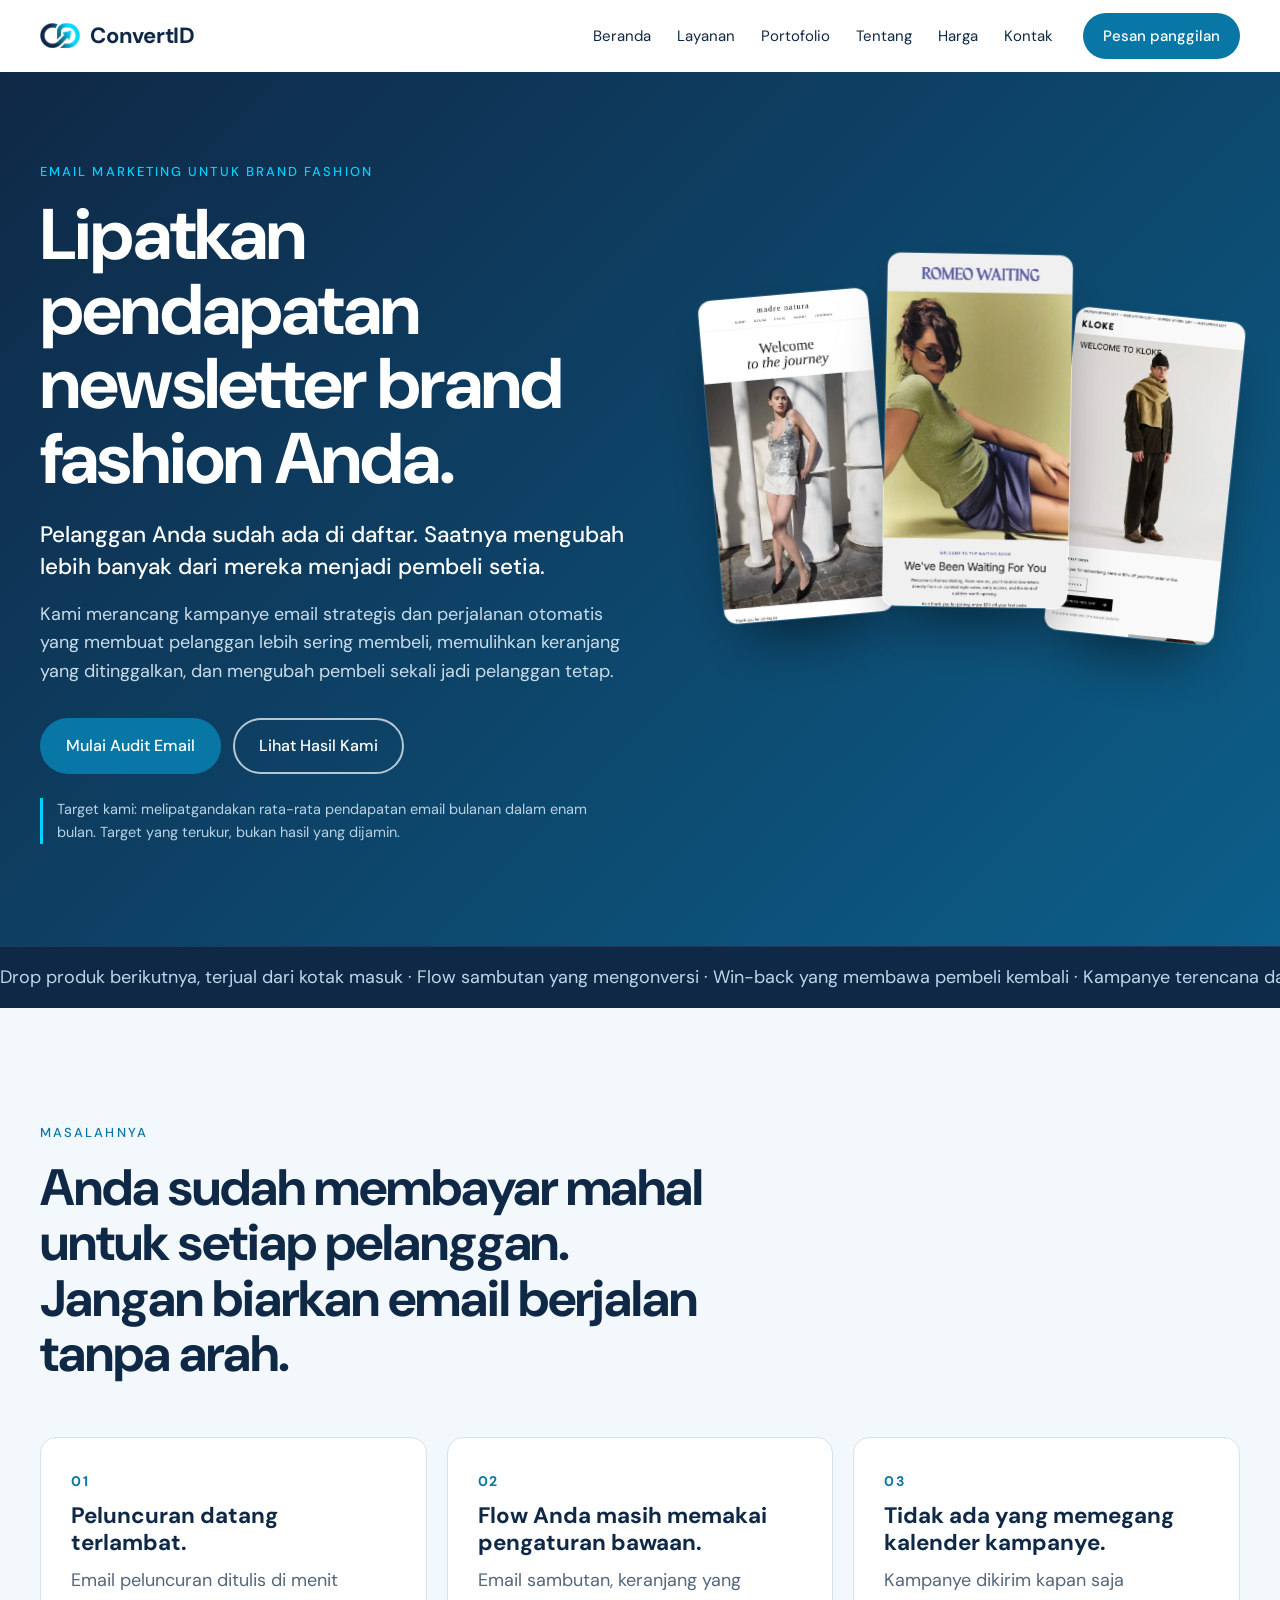
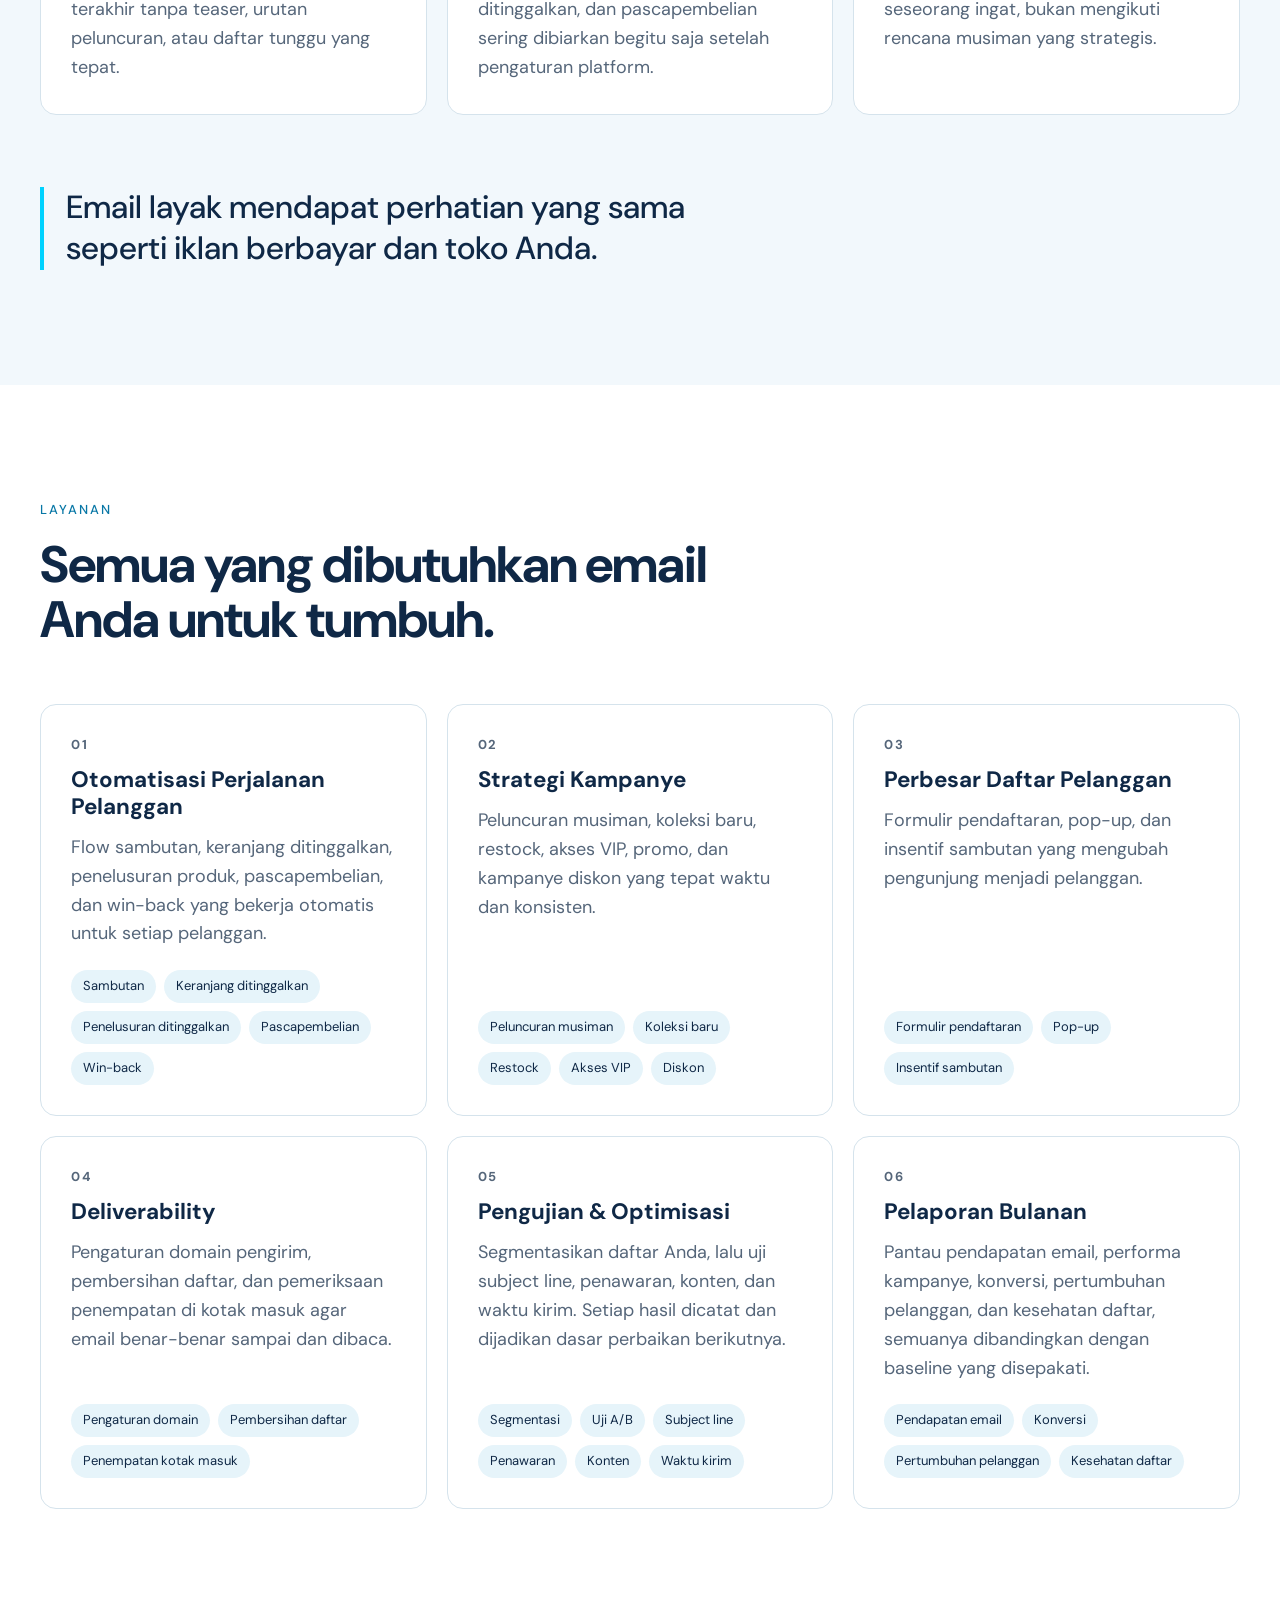
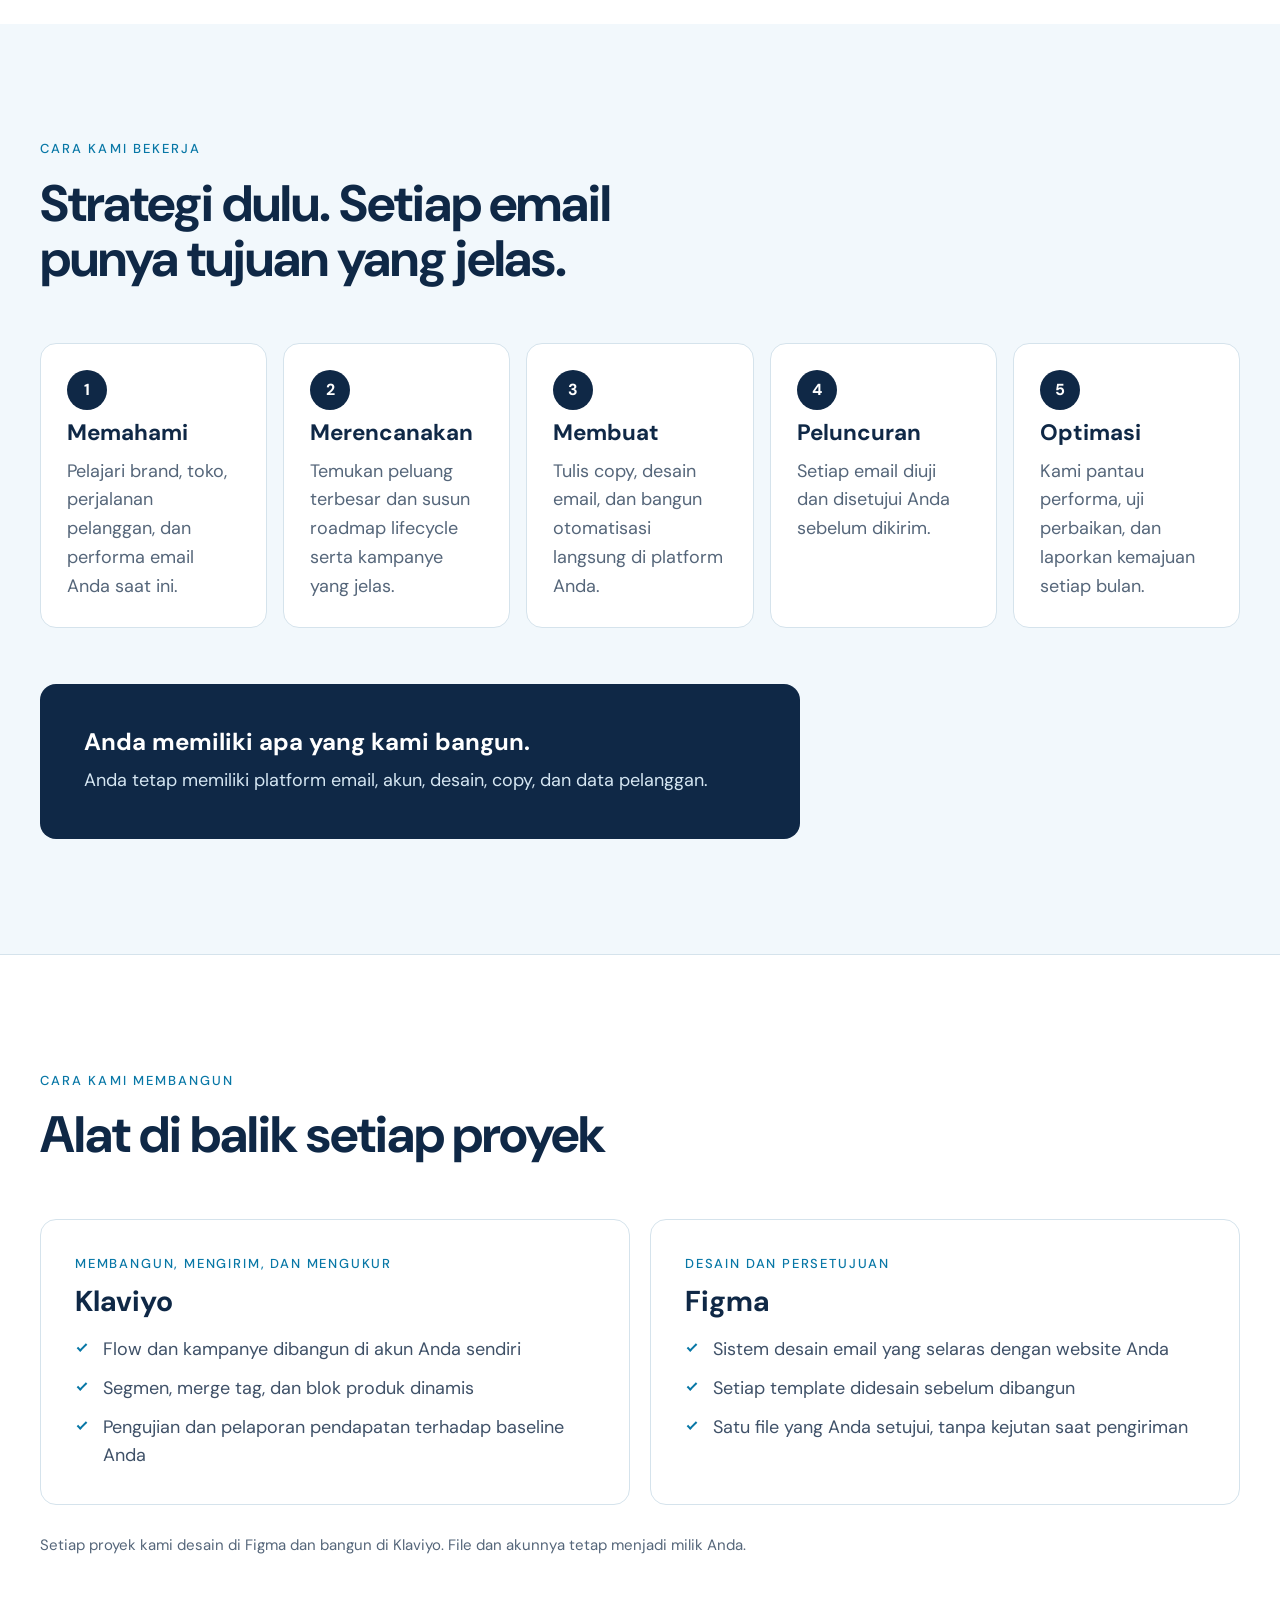
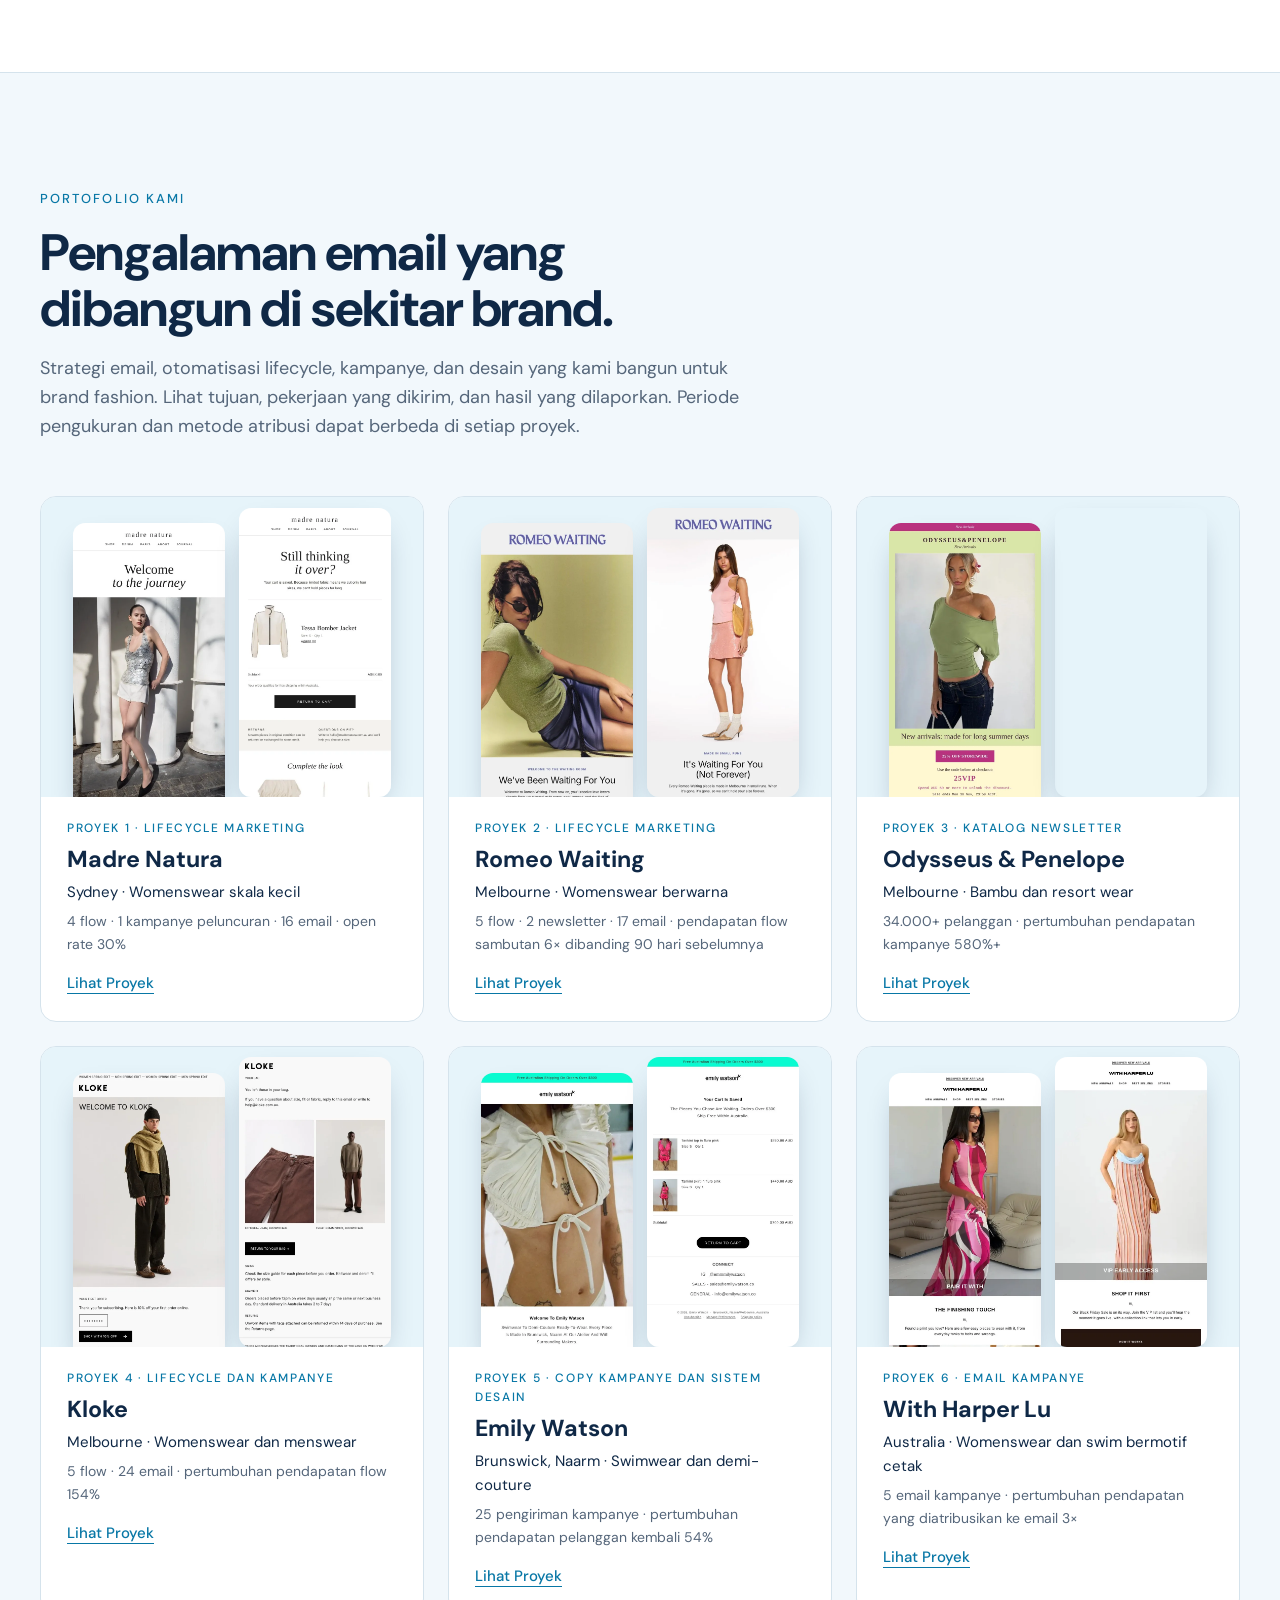
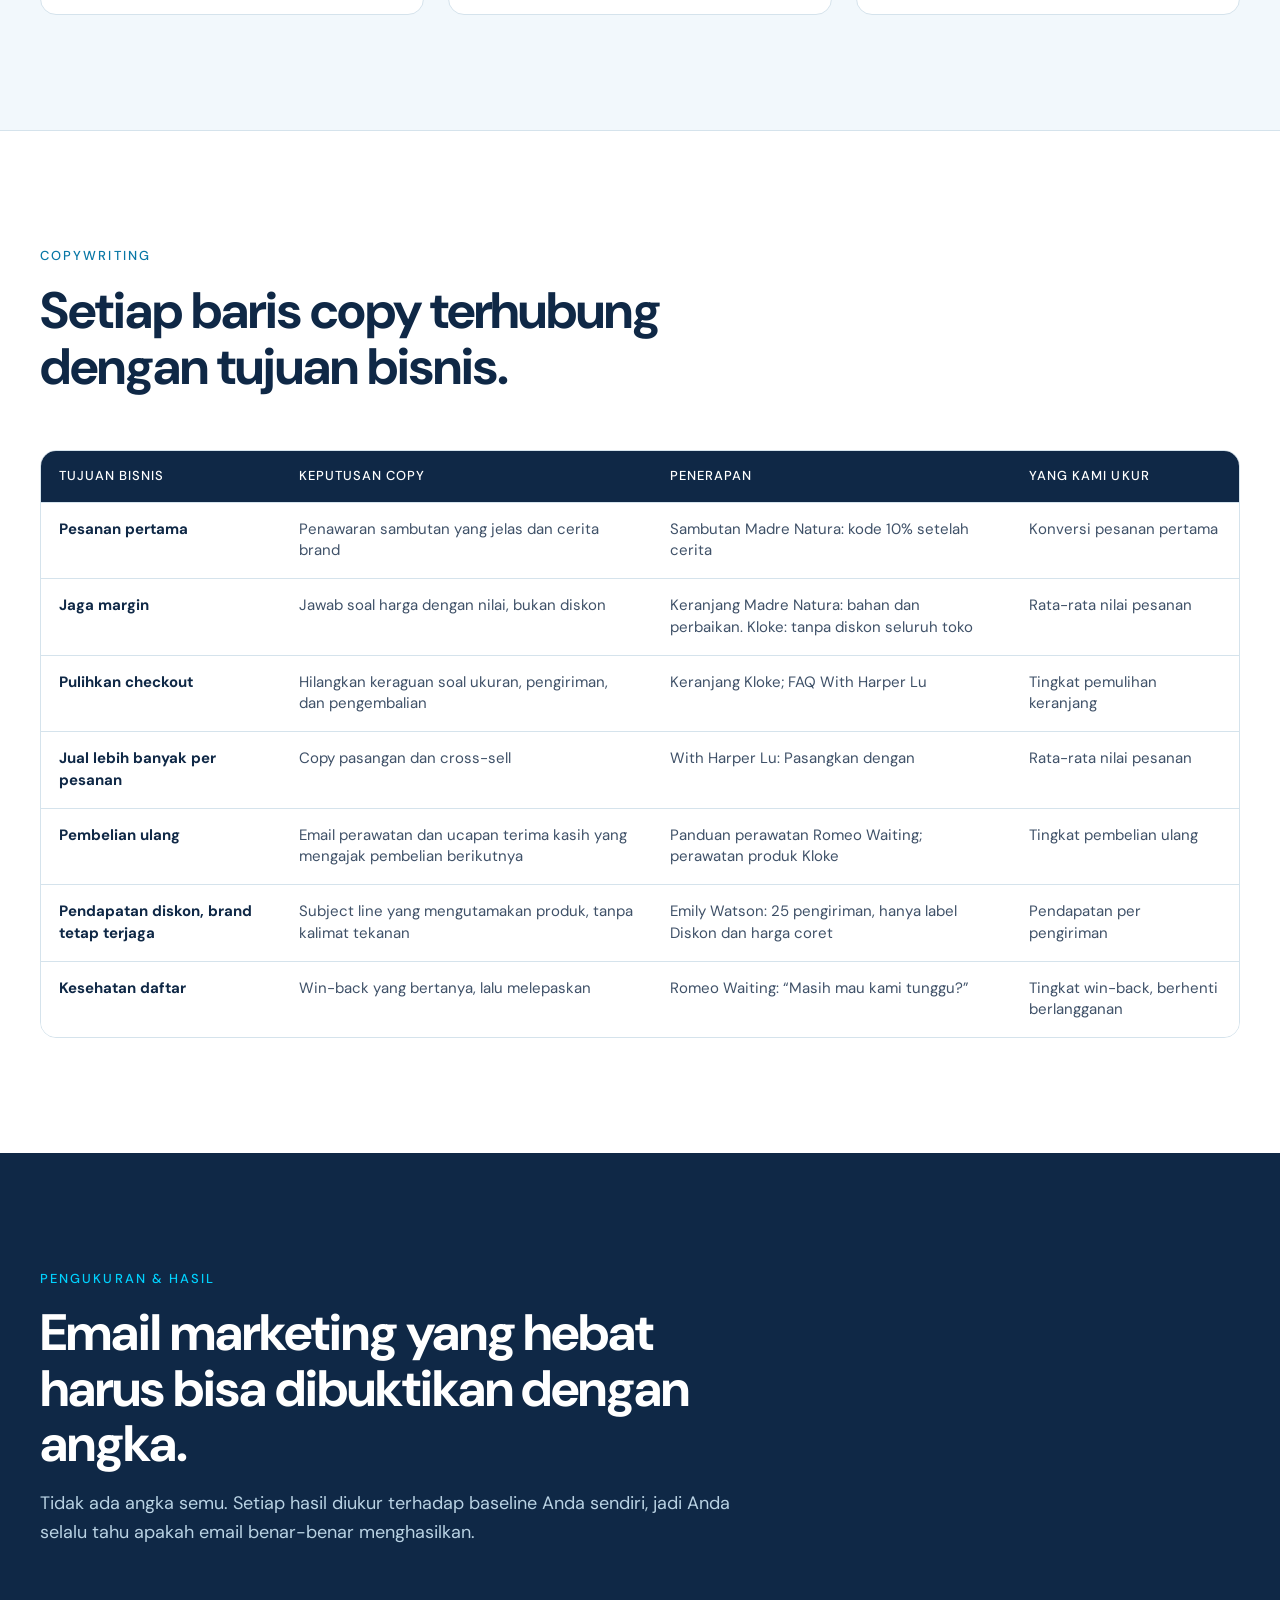
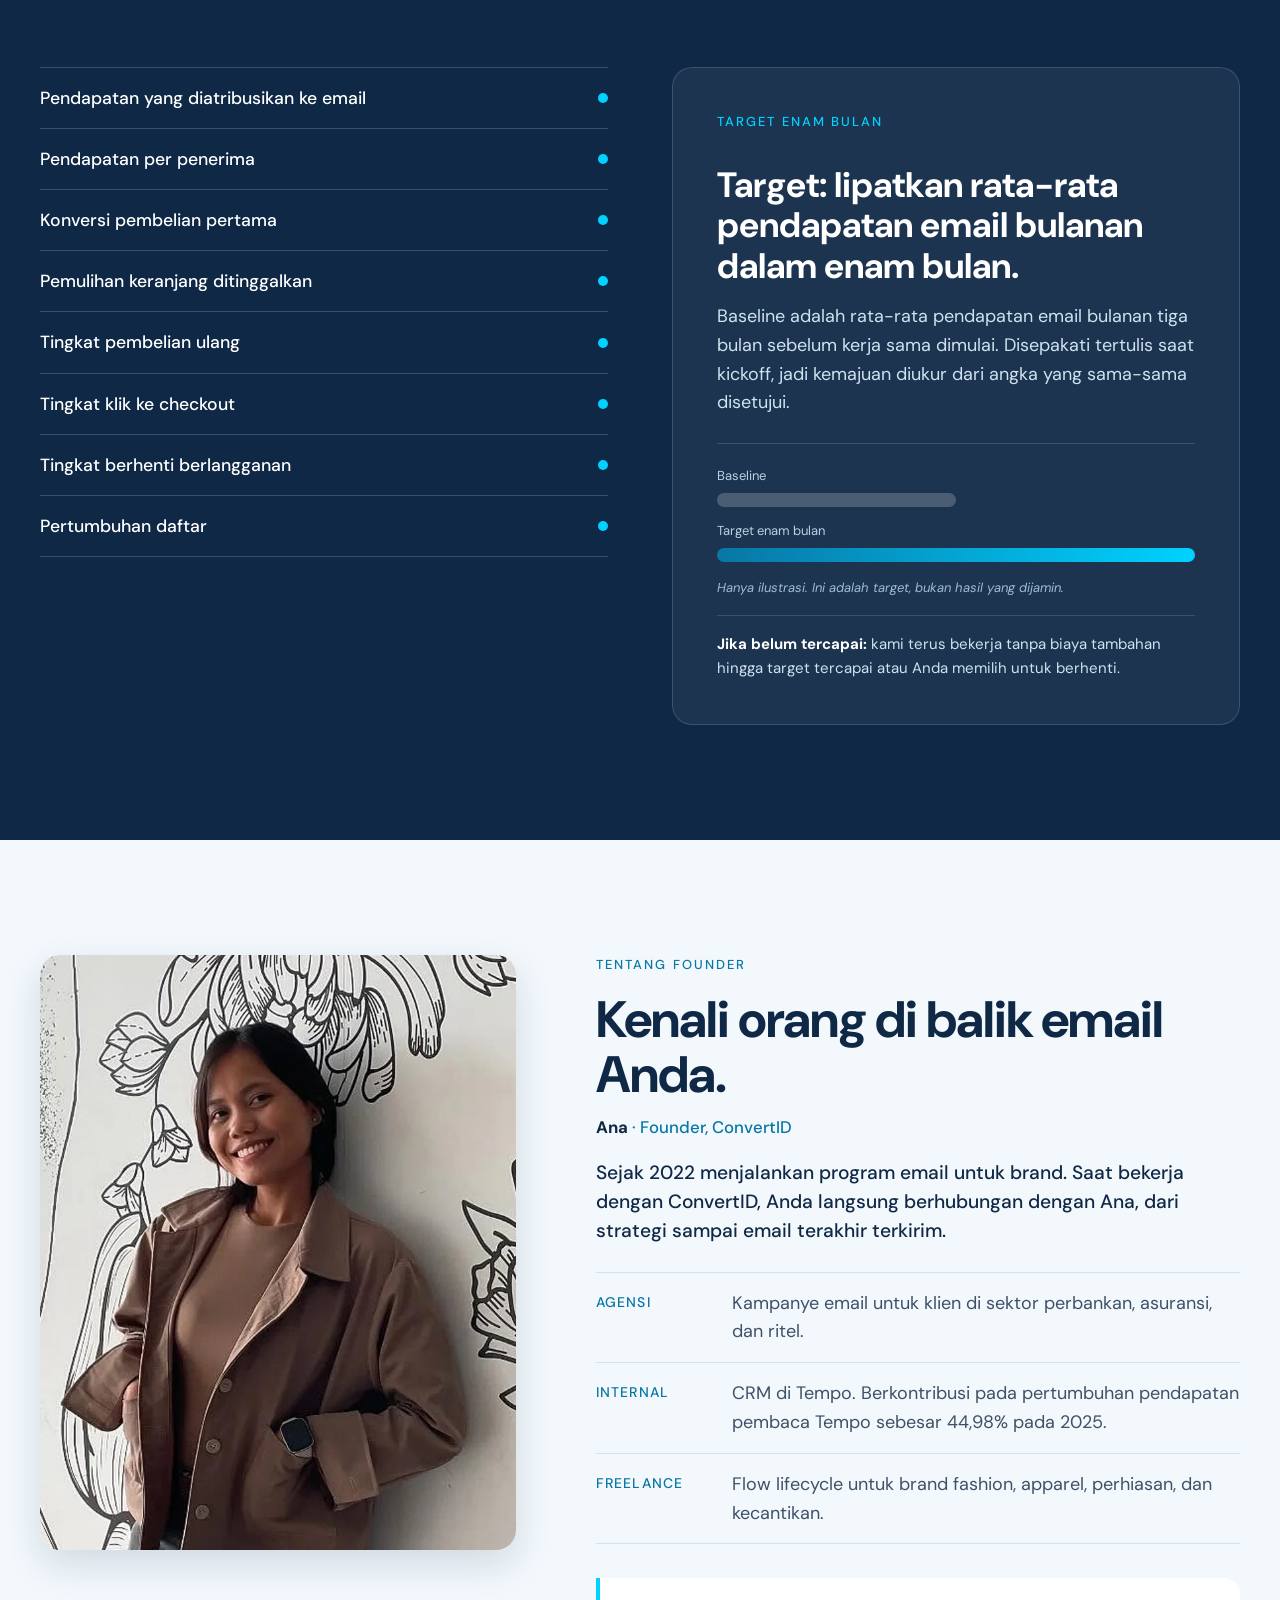
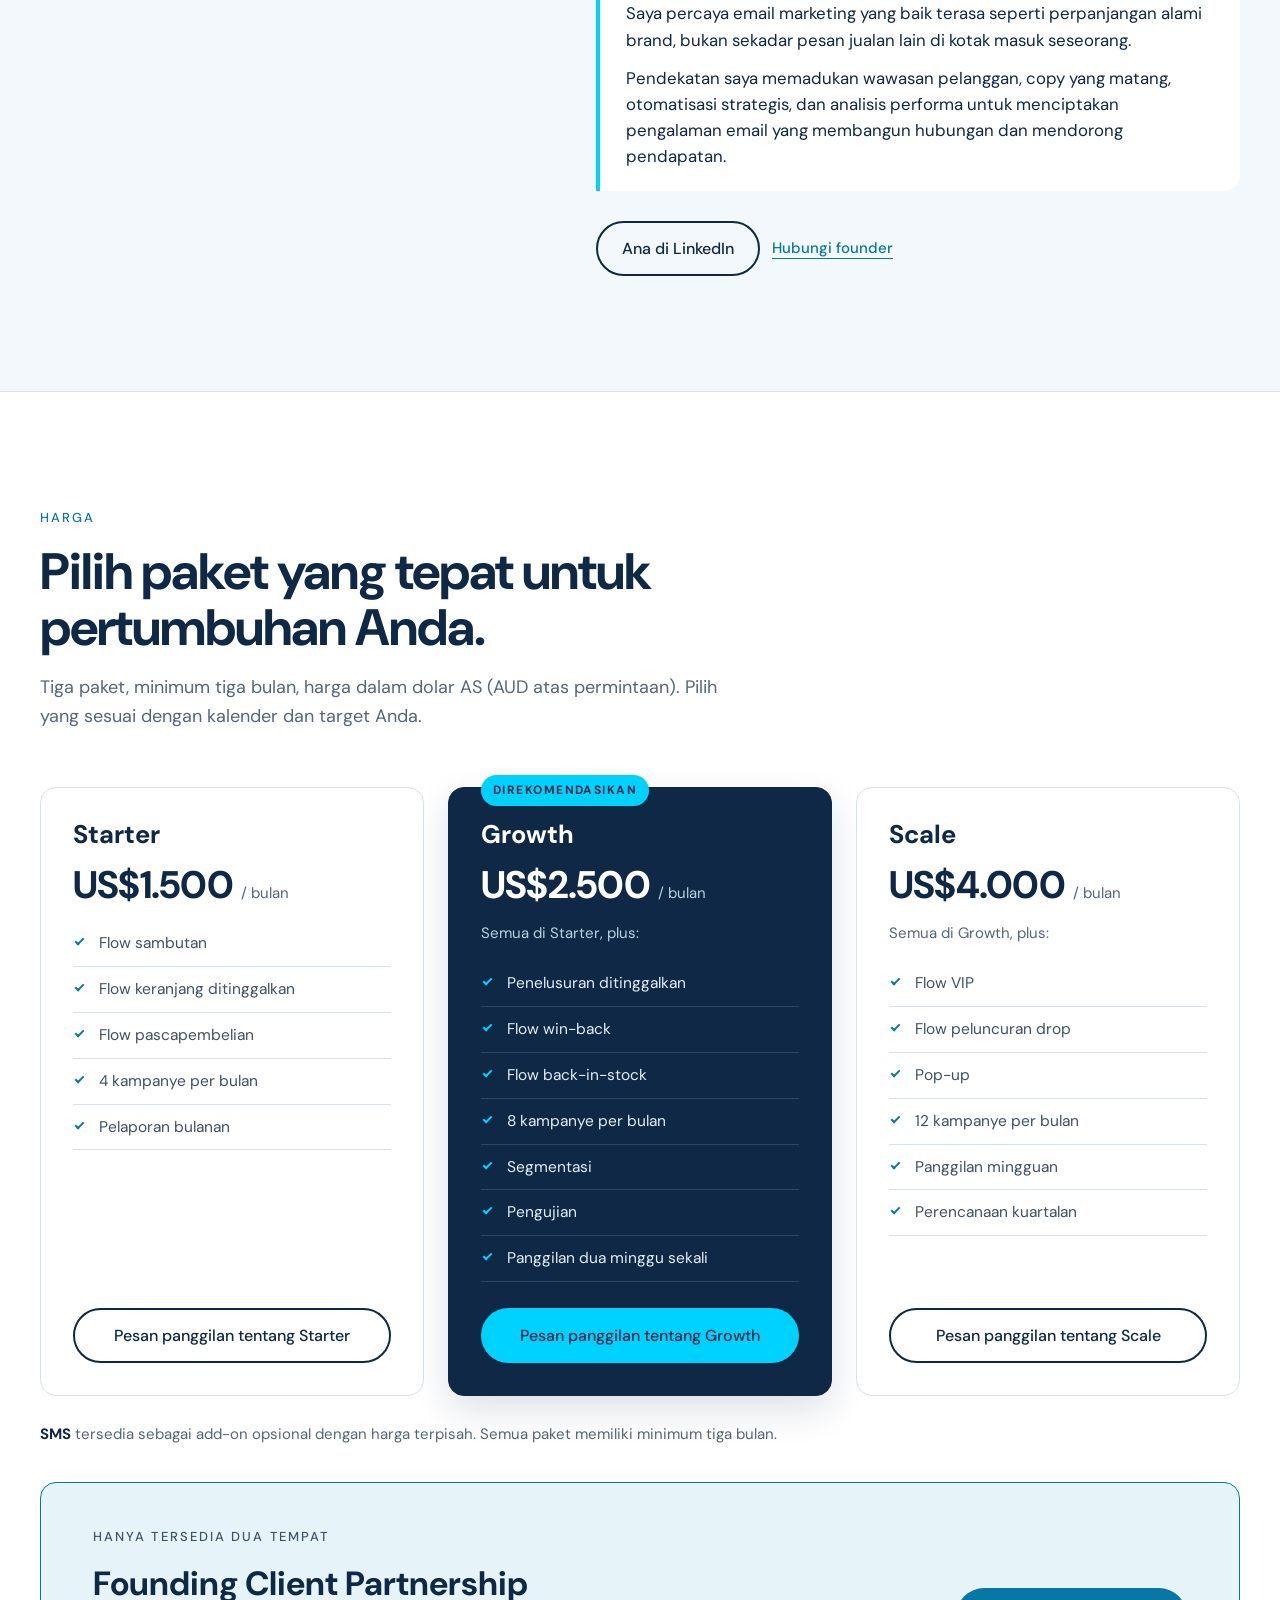
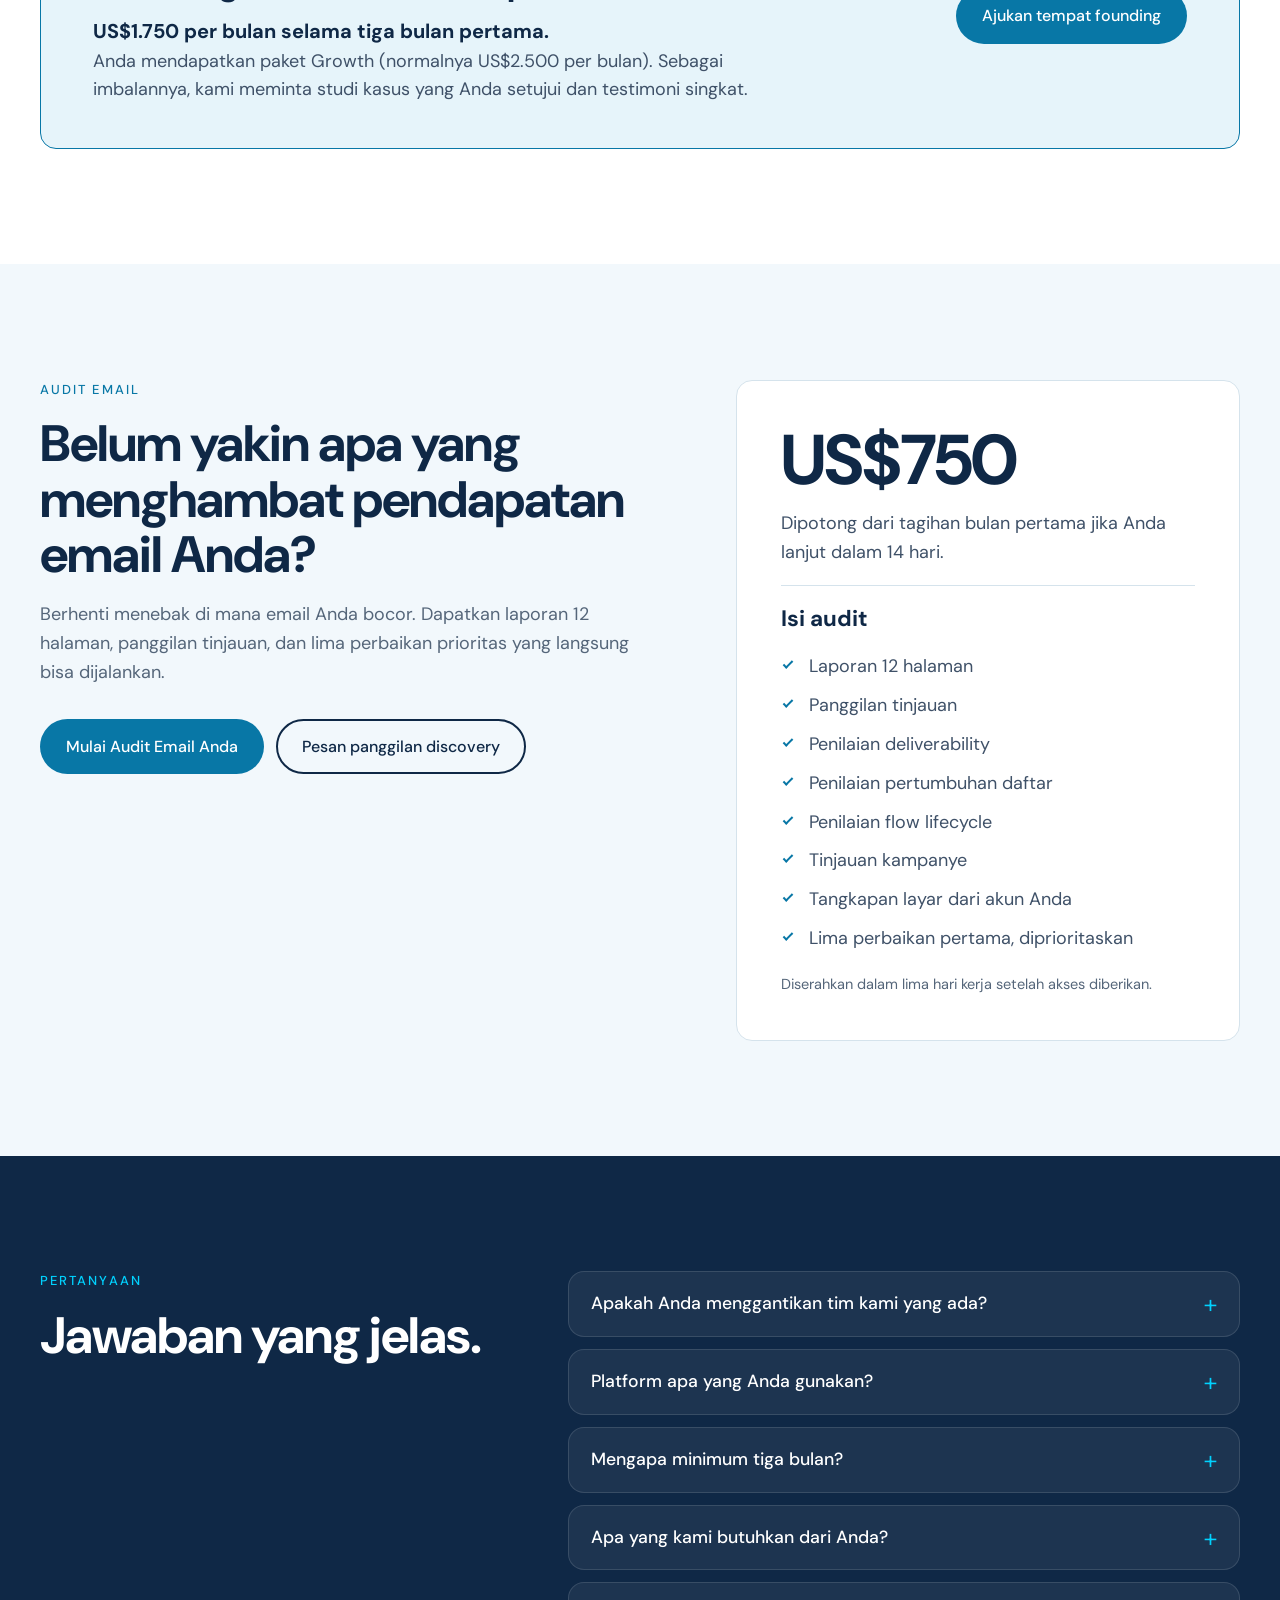
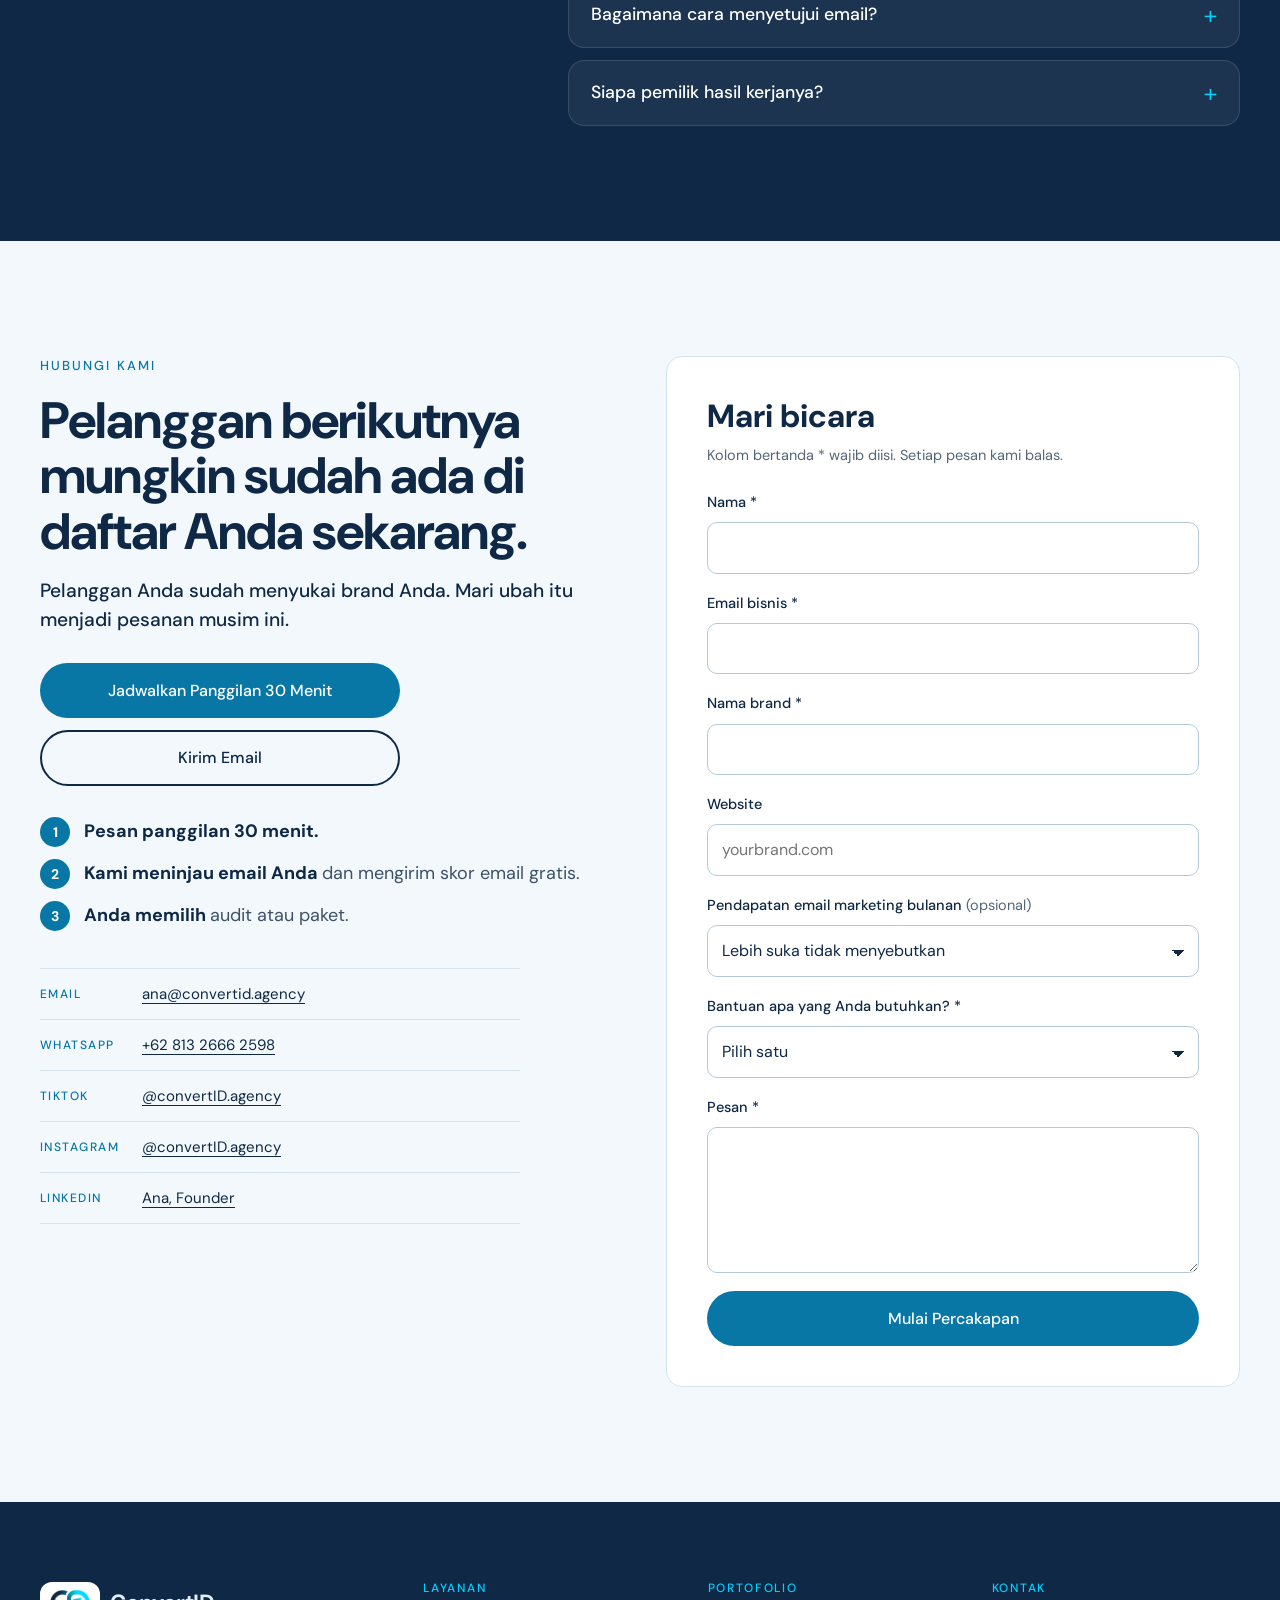
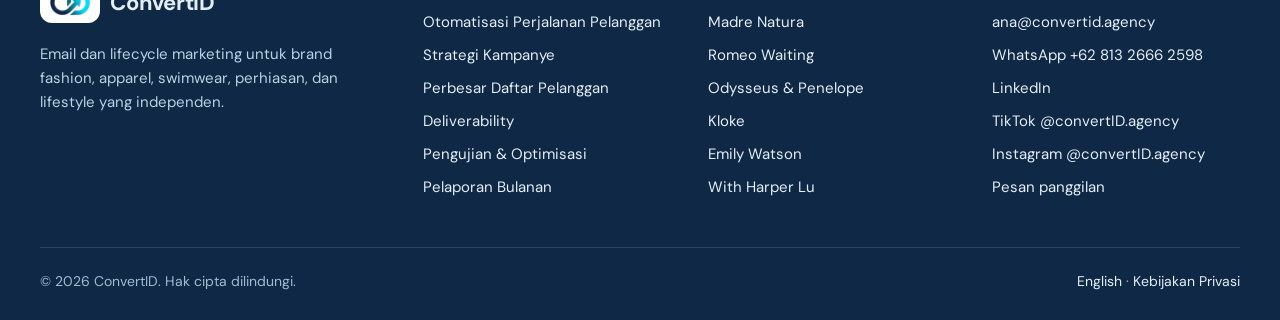
==== id/index.html @ 18110933 "Make Indonesian copy more persuasive across sections Rewrites about 50 lines from literal translatio" ====
<!doctype html>
<html lang="id-ID">
<head>
  <meta charset="utf-8">
  <meta name="viewport" content="width=device-width, initial-scale=1">
  <script>document.documentElement.classList.add('js');</script>

  <title>ConvertID | Email Marketing untuk Brand Fashion</title>
  <meta name="description" content="ConvertID membantu brand fashion dan ecommerce yang menjual produk fisik online meningkatkan pendapatan newsletter melalui flow lifecycle, kalender kampanye, dan pelaporan bulanan.">
  <meta name="theme-color" content="#0F2846">

  <meta property="og:type" content="website">
  <meta property="og:title" content="ConvertID | Email Marketing for Fashion Brands">
  <meta property="og:description" content="We help fashion brands double their newsletter revenue. Lifecycle flows, campaign calendars and monthly reporting.">
  <meta property="og:locale" content="id_ID">
  <meta property="og:url" content="https://convertid.agency/id/">
  <meta property="og:image" content="https://convertid.agency/assets/images/og-image.jpg">
  <meta property="og:image:width" content="1200">
  <meta property="og:image:height" content="630">
  <meta property="og:site_name" content="ConvertID">
  <meta name="twitter:card" content="summary_large_image">
  <meta name="twitter:title" content="ConvertID | Email Marketing for Fashion Brands">
  <meta name="twitter:image" content="https://convertid.agency/assets/images/og-image.jpg">
  <link rel="canonical" href="https://convertid.agency/id/">

  <link rel="icon" type="image/png" sizes="32x32" href="../assets/images/favicon-32.png">
  <link rel="apple-touch-icon" href="../assets/images/apple-touch-icon.png">
  <link rel="preconnect" href="https://fonts.googleapis.com">
  <link rel="preconnect" href="https://fonts.gstatic.com" crossorigin>
  <link rel="stylesheet" href="https://fonts.googleapis.com/css2?family=DM+Sans:wght@400;500;700&display=swap">
  <link rel="stylesheet" href="../assets/css/styles.css">

  <script type="application/ld+json">
  {
    "@context": "https://schema.org",
    "@type": "ProfessionalService",
    "name": "ConvertID",
    "description": "Email and lifecycle marketing agency for independent fashion, apparel, swimwear, jewellery and lifestyle ecommerce brands.",
    "email": "ana@convertid.agency",
    "sameAs": [
      "https://linkedin.com/in/anajumiati/",
      "https://www.tiktok.com/@convertID.agency",
      "https://www.instagram.com/convertid.agency/"
    ],
    "areaServed": ["AU", "US", "GB", "CA"],
    "serviceType": ["Email marketing", "Lifecycle automation", "Campaign strategy", "Email deliverability", "Email reporting"]
  }
  </script>
</head>
<body>

<a class="skip-link" href="#main">Lewati ke konten</a>

<!-- ============ HEADER ============ -->
<header class="site-header" id="site-header">
  <div class="container header-inner">
    <a class="brand" href="#top" aria-label="ConvertID home">
      <img src="../assets/images/convertid-logo-mark.png" width="332" height="207" alt="" class="brand-mark"><span>ConvertID</span>
    </a>

    <nav class="site-nav" id="site-nav" aria-label="Primary">
      <ul>
        <li><a href="#top">Beranda</a></li>
        <li><a href="#services">Layanan</a></li>
        <li><a href="#work">Portofolio</a></li>
        <li><a href="#about">Tentang</a></li>
        <li><a href="#pricing">Harga</a></li>
        <li><a href="#contact">Kontak</a></li>
      </ul>
      <a class="btn btn-primary btn-small nav-cta" href="https://calendly.com/anajumiati/30min" target="_blank" rel="noopener">Pesan panggilan</a>
    </nav>

    <button class="nav-toggle" id="nav-toggle" type="button" aria-expanded="false" aria-controls="site-nav">
      <span class="nav-toggle-label">Menu</span>
      <span class="nav-toggle-bars" aria-hidden="true"><span></span><span></span></span>
    </button>
  </div>
</header>

<main id="main">

<!-- ============ 1. HERO ============ -->
<section class="hero" id="top" aria-labelledby="hero-title">
  <div class="container hero-grid">
    <div class="hero-copy">
      <p class="eyebrow">Email marketing untuk brand fashion</p>
      <h1 id="hero-title">Lipatkan pendapatan newsletter brand fashion Anda.</h1>
      <p class="lead">Pelanggan Anda sudah ada di daftar. Saatnya mengubah lebih banyak dari mereka menjadi pembeli setia.</p>
      <p class="body-copy">Kami merancang kampanye email strategis dan perjalanan otomatis yang membuat pelanggan lebih sering membeli, memulihkan keranjang yang ditinggalkan, dan mengubah pembeli sekali jadi pelanggan tetap.</p>

      <div class="cta-row">
        <a class="btn btn-primary" href="#audit">Mulai Audit Email</a>
        <a class="btn btn-outline" href="#work">Lihat Hasil Kami</a>
      </div>

      <p class="fine-print">Target kami: melipatgandakan rata-rata pendapatan email bulanan dalam enam bulan. Target yang terukur, bukan hasil yang dijamin.</p>
    </div>

    <div class="hero-media" aria-hidden="true">
      <img class="hero-shot shot-a" src="../assets/images/work/madre-welcome.webp" width="600" height="1145" alt="">
      <img class="hero-shot shot-b" src="../assets/images/work/romeo-welcome.webp" width="600" height="1145" alt="">
      <img class="hero-shot shot-c" src="../assets/images/work/kloke-welcome.webp" width="600" height="1145" alt="">
    </div>
  </div>
</section>

<div class="marquee" aria-label="Brands we work with by category">
  <p>Drop produk berikutnya, terjual dari kotak masuk · Flow sambutan yang mengonversi · Win-back yang membawa pembeli kembali · Kampanye terencana dalam kalender · Flow keranjang yang ditinggalkan yang membawa pelanggan kembali · Email pascapembelian yang mengajak pesanan berikutnya · Peluncuran yang membangun antusiasme · Pesan tersegmentasi untuk setiap pelanggan · Email yang mencerminkan brand dan produk Anda · Program lifecycle untuk fashion dan ecommerce · Pelaporan terhadap baseline yang disepakati</p>
</div>

<!-- ============ 2. PROBLEM ============ -->
<section class="section problem" id="problem" aria-labelledby="problem-title">
  <div class="container">
    <header class="section-head reveal">
      <p class="eyebrow">Masalahnya</p>
      <h2 id="problem-title">Anda sudah membayar mahal untuk setiap pelanggan. Jangan biarkan email berjalan tanpa arah.</h2>
    </header>

    <ol class="problem-list">
      <li class="problem-item card reveal">
        <span class="numeral" aria-hidden="true">01</span>
        <h3>Peluncuran datang terlambat.</h3>
        <p>Email peluncuran ditulis di menit terakhir tanpa teaser, urutan peluncuran, atau daftar tunggu yang tepat.</p>
      </li>
      <li class="problem-item card reveal">
        <span class="numeral" aria-hidden="true">02</span>
        <h3>Flow Anda masih memakai pengaturan bawaan.</h3>
        <p>Email sambutan, keranjang yang ditinggalkan, dan pascapembelian sering dibiarkan begitu saja setelah pengaturan platform.</p>
      </li>
      <li class="problem-item card reveal">
        <span class="numeral" aria-hidden="true">03</span>
        <h3>Tidak ada yang memegang kalender kampanye.</h3>
        <p>Kampanye dikirim kapan saja seseorang ingat, bukan mengikuti rencana musiman yang strategis.</p>
      </li>
    </ol>

    <p class="pull-statement reveal">Email layak mendapat perhatian yang sama seperti iklan berbayar dan toko Anda.</p>
  </div>
</section>

<!-- ============ 3. SERVICES ============ -->
<section class="section services" id="services" aria-labelledby="services-title">
  <div class="container">
    <header class="section-head reveal">
      <p class="eyebrow">Layanan</p>
      <h2 id="services-title">Semua yang dibutuhkan email Anda untuk tumbuh.</h2>
    </header>

    <div class="service-grid">
      <article class="service card reveal">
        <p class="service-index" aria-hidden="true">01</p>
        <h3>Otomatisasi Perjalanan Pelanggan</h3>
        <p>Flow sambutan, keranjang ditinggalkan, penelusuran produk, pascapembelian, dan win-back yang bekerja otomatis untuk setiap pelanggan.</p>
        <ul class="tags" aria-label="Included flows">
          <li>Sambutan</li><li>Keranjang ditinggalkan</li><li>Penelusuran ditinggalkan</li><li>Pascapembelian</li><li>Win-back</li>
        </ul>
      </article>

      <article class="service card reveal">
        <p class="service-index" aria-hidden="true">02</p>
        <h3>Strategi Kampanye</h3>
        <p>Peluncuran musiman, koleksi baru, restock, akses VIP, promo, dan kampanye diskon yang tepat waktu dan konsisten.</p>
        <ul class="tags" aria-label="Campaign types">
          <li>Peluncuran musiman</li><li>Koleksi baru</li><li>Restock</li><li>Akses VIP</li><li>Diskon</li>
        </ul>
      </article>

      <article class="service card reveal">
        <p class="service-index" aria-hidden="true">03</p>
        <h3>Perbesar Daftar Pelanggan</h3>
        <p>Formulir pendaftaran, pop-up, dan insentif sambutan yang mengubah pengunjung menjadi pelanggan.</p>
        <ul class="tags" aria-label="List growth tools">
          <li>Formulir pendaftaran</li><li>Pop-up</li><li>Insentif sambutan</li>
        </ul>
      </article>

      <article class="service card reveal">
        <p class="service-index" aria-hidden="true">04</p>
        <h3>Deliverability</h3>
        <p>Pengaturan domain pengirim, pembersihan daftar, dan pemeriksaan penempatan di kotak masuk agar email benar-benar sampai dan dibaca.</p>
        <ul class="tags" aria-label="Deliverability work">
          <li>Pengaturan domain</li><li>Pembersihan daftar</li><li>Penempatan kotak masuk</li>
        </ul>
      </article>

      <article class="service card reveal">
        <p class="service-index" aria-hidden="true">05</p>
        <h3>Pengujian &amp; Optimisasi</h3>
        <p>Segmentasikan daftar Anda, lalu uji subject line, penawaran, konten, dan waktu kirim. Setiap hasil dicatat dan dijadikan dasar perbaikan berikutnya.</p>
        <ul class="tags" aria-label="Things we test">
          <li>Segmentasi</li><li>Uji A/B</li><li>Subject line</li><li>Penawaran</li><li>Konten</li><li>Waktu kirim</li>
        </ul>
      </article>

      <article class="service card reveal">
        <p class="service-index" aria-hidden="true">06</p>
        <h3>Pelaporan Bulanan</h3>
        <p>Pantau pendapatan email, performa kampanye, konversi, pertumbuhan pelanggan, dan kesehatan daftar, semuanya dibandingkan dengan baseline yang disepakati.</p>
        <ul class="tags" aria-label="Reported metrics">
          <li>Pendapatan email</li><li>Konversi</li><li>Pertumbuhan pelanggan</li><li>Kesehatan daftar</li>
        </ul>
      </article>
    </div>
  </div>
</section>

<!-- ============ 4. HOW WE WORK ============ -->
<section class="section process" id="process" aria-labelledby="process-title">
  <div class="container">
    <header class="section-head reveal">
      <p class="eyebrow">Cara kami bekerja</p>
      <h2 id="process-title">Strategi dulu. Setiap email punya tujuan yang jelas.</h2>
    </header>

    <ol class="steps">
      <li class="step reveal">
        <span class="step-num">1</span>
        <h3>Memahami</h3>
        <p>Pelajari brand, toko, perjalanan pelanggan, dan performa email Anda saat ini.</p>
      </li>
      <li class="step reveal">
        <span class="step-num">2</span>
        <h3>Merencanakan</h3>
        <p>Temukan peluang terbesar dan susun roadmap lifecycle serta kampanye yang jelas.</p>
      </li>
      <li class="step reveal">
        <span class="step-num">3</span>
        <h3>Membuat</h3>
        <p>Tulis copy, desain email, dan bangun otomatisasi langsung di platform Anda.</p>
      </li>
      <li class="step reveal">
        <span class="step-num">4</span>
        <h3>Peluncuran</h3>
        <p>Setiap email diuji dan disetujui Anda sebelum dikirim.</p>
      </li>
      <li class="step reveal">
        <span class="step-num">5</span>
        <h3>Optimasi</h3>
        <p>Kami pantau performa, uji perbaikan, dan laporkan kemajuan setiap bulan.</p>
      </li>
    </ol>

    <aside class="ownership reveal">
      <h3>Anda memiliki apa yang kami bangun.</h3>
      <p>Anda tetap memiliki platform email, akun, desain, copy, dan data pelanggan.</p>
    </aside>
  </div>
</section>

<!-- ============ 5. TOOLS ============ -->
<section class="section tools" id="tools" aria-labelledby="tools-title">
  <div class="container">
    <header class="section-head reveal">
      <p class="eyebrow">Cara kami membangun</p>
      <h2 id="tools-title">Alat di balik setiap proyek</h2>
    </header>
    <div class="tool-grid">
      <article class="card tool reveal">
        <p class="tool-label">Membangun, mengirim, dan mengukur</p>
        <h3>Klaviyo</h3>
        <ul class="check-list">
          <li>Flow dan kampanye dibangun di akun Anda sendiri</li>
          <li>Segmen, merge tag, dan blok produk dinamis</li>
          <li>Pengujian dan pelaporan pendapatan terhadap baseline Anda</li>
        </ul>
      </article>
      <article class="card tool reveal">
        <p class="tool-label">Desain dan persetujuan</p>
        <h3>Figma</h3>
        <ul class="check-list">
          <li>Sistem desain email yang selaras dengan website Anda</li>
          <li>Setiap template didesain sebelum dibangun</li>
          <li>Satu file yang Anda setujui, tanpa kejutan saat pengiriman</li>
        </ul>
      </article>
    </div>
    <p class="note reveal">Setiap proyek kami desain di Figma dan bangun di Klaviyo. File dan akunnya tetap menjadi milik Anda.</p>
  </div>
</section>

<!-- ============ 6. PORTFOLIO ============ -->
<section class="section work" id="work" aria-labelledby="work-title">
  <div class="container">
    <header class="section-head reveal">
      <p class="eyebrow">Portofolio kami</p>
      <h2 id="work-title">Pengalaman email yang dibangun di sekitar brand.</h2>
      <p class="section-intro">Strategi email, otomatisasi lifecycle, kampanye, dan desain yang kami bangun untuk brand fashion. Lihat tujuan, pekerjaan yang dikirim, dan hasil yang dilaporkan. Periode pengukuran dan metode atribusi dapat berbeda di setiap proyek.</p>
    </header>

    <div class="project-grid">

      <!-- 01 Madre Natura -->
      <article class="project card reveal">
        <div class="project-thumb">
          <img src="../assets/images/work/madre-welcome.webp" width="600" height="1145" alt="Madre Natura welcome email" loading="lazy" decoding="async">
          <img src="../assets/images/work/madre-cart.webp" width="600" height="1145" alt="Madre Natura abandoned cart email" loading="lazy" decoding="async">
        </div>
        <div class="project-body">
          <p class="project-tag">Proyek 1 · Lifecycle marketing</p>
          <h3>Madre Natura</h3>
          <p class="project-meta">Sydney · Womenswear skala kecil</p>
          <p class="project-stats">4 flow · 1 kampanye peluncuran · 16 email · open rate 30%</p>
          <button class="btn btn-text" type="button" data-dialog="project-madre" aria-haspopup="dialog">Lihat Proyek</button>
        </div>
      </article>

      <!-- 02 Romeo Waiting -->
      <article class="project card reveal">
        <div class="project-thumb">
          <img src="../assets/images/work/romeo-welcome.webp" width="600" height="1145" alt="Romeo Waiting welcome email" loading="lazy" decoding="async">
          <img src="../assets/images/work/romeo-cart.webp" width="600" height="1145" alt="Romeo Waiting abandoned cart email" loading="lazy" decoding="async">
        </div>
        <div class="project-body">
          <p class="project-tag">Proyek 2 · Lifecycle marketing</p>
          <h3>Romeo Waiting</h3>
          <p class="project-meta">Melbourne · Womenswear berwarna</p>
          <p class="project-stats">5 flow · 2 newsletter · 17 email · pendapatan flow sambutan 6× dibanding 90 hari sebelumnya</p>
          <button class="btn btn-text" type="button" data-dialog="project-romeo" aria-haspopup="dialog">Lihat Proyek</button>
        </div>
      </article>

      <!-- 03 Odysseus & Penelope -->
      <article class="project card reveal">
        <div class="project-thumb">
          <img src="../assets/images/work/op-new-arrivals.webp" width="600" height="1145" alt="Odysseus and Penelope new arrivals email" loading="lazy" decoding="async">
          <img src="../assets/images/work/op-black-friday.webp" width="600" height="1145" alt="Odysseus and Penelope Black Friday email" loading="lazy" decoding="async">
        </div>
        <div class="project-body">
          <p class="project-tag">Proyek 3 · Katalog newsletter</p>
          <h3>Odysseus &amp; Penelope</h3>
          <p class="project-meta">Melbourne · Bambu dan resort wear</p>
          <p class="project-stats">34.000+ pelanggan · pertumbuhan pendapatan kampanye 580%+</p>
          <button class="btn btn-text" type="button" data-dialog="project-odysseus" aria-haspopup="dialog">Lihat Proyek</button>
        </div>
      </article>

      <!-- 04 Kloke -->
      <article class="project card reveal">
        <div class="project-thumb">
          <img src="../assets/images/work/kloke-welcome.webp" width="600" height="1145" alt="Kloke welcome email" loading="lazy" decoding="async">
          <img src="../assets/images/work/kloke-cart.webp" width="600" height="1145" alt="Kloke abandoned cart email" loading="lazy" decoding="async">
        </div>
        <div class="project-body">
          <p class="project-tag">Proyek 4 · Lifecycle dan kampanye</p>
          <h3>Kloke</h3>
          <p class="project-meta">Melbourne · Womenswear dan menswear</p>
          <p class="project-stats">5 flow · 24 email · pertumbuhan pendapatan flow 154%</p>
          <button class="btn btn-text" type="button" data-dialog="project-kloke" aria-haspopup="dialog">Lihat Proyek</button>
        </div>
      </article>

      <!-- 05 Emily Watson -->
      <article class="project card reveal">
        <div class="project-thumb">
          <img src="../assets/images/work/ew-welcome.webp" width="600" height="1145" alt="Emily Watson welcome email" loading="lazy" decoding="async">
          <img src="../assets/images/work/ew-cart.webp" width="600" height="1145" alt="Emily Watson abandoned cart email" loading="lazy" decoding="async">
        </div>
        <div class="project-body">
          <p class="project-tag">Proyek 5 · Copy kampanye dan sistem desain</p>
          <h3>Emily Watson</h3>
          <p class="project-meta">Brunswick, Naarm · Swimwear dan demi-couture</p>
          <p class="project-stats">25 pengiriman kampanye · pertumbuhan pendapatan pelanggan kembali 54%</p>
          <button class="btn btn-text" type="button" data-dialog="project-emily" aria-haspopup="dialog">Lihat Proyek</button>
        </div>
      </article>

      <!-- 06 With Harper Lu -->
      <article class="project card reveal">
        <div class="project-thumb">
          <img src="../assets/images/work/hl-pair-it.webp" width="600" height="1145" alt="With Harper Lu pair it with email" loading="lazy" decoding="async">
          <img src="../assets/images/work/hl-vip.webp" width="600" height="1145" alt="With Harper Lu VIP early access email" loading="lazy" decoding="async">
        </div>
        <div class="project-body">
          <p class="project-tag">Proyek 6 · Email kampanye</p>
          <h3>With Harper Lu</h3>
          <p class="project-meta">Australia · Womenswear dan swim bermotif cetak</p>
          <p class="project-stats">5 email kampanye · pertumbuhan pendapatan yang diatribusikan ke email 3×</p>
          <button class="btn btn-text" type="button" data-dialog="project-harper" aria-haspopup="dialog">Lihat Proyek</button>
        </div>
      </article>
    </div>
  </div>

  <!-- ---------- Project detail dialogs ---------- -->
  <dialog class="project-dialog" id="project-madre" aria-labelledby="project-madre-title">
    <form method="dialog" class="dialog-close-form"><button class="dialog-close" type="submit">Tutup</button></form>
    <div class="dialog-body">
      <p class="eyebrow">Proyek 1 · Madre Natura</p>
      <h3 id="project-madre-title">Madre Natura</h3>
      <p class="dialog-lede">Membangun sistem email marketing dari nol</p>
      <dl class="project-facts"><div><dt>Industri &amp; lokasi</dt><dd>Womenswear skala kecil · Sydney</dd></div><div><dt>Tantangan</dt><dd>Madre Natura belum punya sistem email marketing yang mapan. Pelanggan perlu dijangkau dengan pendekatan terstruktur, sesuai perilaku belanja dan tahap lifecycle mereka.</dd></div><div><dt>Tujuan</dt><dd>Membangun fondasi email marketing yang lengkap: komunikasi yang relevan dan terus mendorong keterlibatan serta penjualan.</dd></div><div><dt>Pendekatan</dt><dd><ul class="check-list"><li>Membangun sistem email marketing di Klaviyo.</li><li>Merancang dan membangun flow lifecycle otomatis inti.</li><li>Mengatur komunikasi pelanggan berdasarkan perilaku belanja dan tahap lifecycle.</li><li>Membuat desain email yang konsisten di titik sentuh pelanggan utama.</li></ul></dd></div><div><dt>Hasil</dt><dd><ul class="designed"><li><b>30%</b> Open rate setelah sistem berjalan</li><li><b>2×</b> Click rate dibanding baseline sebelumnya</li><li><b>90 hari</b> Waktu untuk membangun sistem flow lifecycle inti</li></ul></dd></div></dl>
      <div class="dialog-previews">
        <figure><img src="../assets/images/work/madre-welcome.webp" width="600" height="1145" alt="Madre Natura welcome email" loading="lazy"><figcaption><b>Sambutan 1 dari 4</b>Ucapan terima kasih yang hangat dan kode sambutan 10%.</figcaption></figure>
        <figure><img src="../assets/images/work/madre-cart.webp" width="600" height="1145" alt="Madre Natura abandoned cart email" loading="lazy"><figcaption><b>Keranjang ditinggalkan 1 dari 3</b>Pengingat tanpa diskon, dan menjawab pertanyaan ukuran.</figcaption></figure>
        <figure><img src="../assets/images/work/madre-post-purchase.webp" width="600" height="1145" alt="Madre Natura post-purchase email" loading="lazy"><figcaption><b>Pascapembelian 1 dari 4</b>Ucapkan terima kasih kepada pelanggan dan atur panduan perawatan.</figcaption></figure>
        <figure><img src="../assets/images/work/madre-launch.webp" width="600" height="1145" alt="Madre Natura product launch email" loading="lazy"><figcaption><b>Peluncuran produk, hari 1</b>Gelombang kedua penjualan yang dipimpin oleh styling, bukan harga diskon.</figcaption></figure>
      </div>
    </div>
  </dialog>

  <dialog class="project-dialog" id="project-romeo" aria-labelledby="project-romeo-title">
    <form method="dialog" class="dialog-close-form"><button class="dialog-close" type="submit">Tutup</button></form>
    <div class="dialog-body">
      <p class="eyebrow">Proyek 2 · Romeo Waiting</p>
      <h3 id="project-romeo-title">Romeo Waiting</h3>
      <p class="dialog-lede">Mengubah otomatisasi sambutan menjadi pendorong pendapatan</p>
      <dl class="project-facts"><div><dt>Industri &amp; lokasi</dt><dd>Womenswear berwarna · Melbourne</dd></div><div><dt>Tantangan</dt><dd>Peluangnya: memperkuat perjalanan sambutan dan membuat newsletter berkontribusi lebih besar pada pendapatan email.</dd></div><div><dt>Tujuan</dt><dd>Menjadikan flow sambutan sumber pendapatan yang lebih kuat, sekaligus meningkatkan dampak kampanye newsletter rutin.</dd></div><div><dt>Pendekatan</dt><dd><ul class="check-list"><li>Mengembangkan dan mengoptimalkan flow email sambutan.</li><li>Menyusun perjalanan pelanggan untuk mendorong pembelian pertama.</li><li>Meningkatkan komunikasi kampanye newsletter.</li><li>Memperkuat peran email otomatis dan kampanye dalam perjalanan pelanggan.</li></ul></dd></div><div><dt>Hasil</dt><dd><ul class="designed"><li><b>6×</b> Pendapatan flow sambutan. Pertumbuhan dibanding 90 hari sebelumnya</li><li><b>+200%</b> Atribusi pendapatan newsletter</li></ul></dd></div></dl>
      <div class="dialog-previews">
        <figure><img src="../assets/images/work/romeo-welcome.webp" width="600" height="1145" alt="Romeo Waiting welcome email" loading="lazy"><figcaption><b>Sambutan 1 dari 3</b>Perkenalkan brand dan ajak pesanan pertama.</figcaption></figure>
        <figure><img src="../assets/images/work/romeo-cart.webp" width="600" height="1145" alt="Romeo Waiting abandoned cart email" loading="lazy"><figcaption><b>Keranjang ditinggalkan 2 dari 3</b>Urgensi yang jujur: produksi terbatas, sehingga produk tidak menunggu selamanya.</figcaption></figure>
        <figure><img src="../assets/images/work/romeo-post-purchase.webp" width="600" height="1145" alt="Romeo Waiting post-purchase email" loading="lazy"><figcaption><b>Pascapembelian 1 dari 4</b>Konfirmasi pesanan dan tambahkan catatan dari studio.</figcaption></figure>
        <figure><img src="../assets/images/work/romeo-winback.webp" width="600" height="1145" alt="Romeo Waiting winback email" loading="lazy"><figcaption><b>Win-back 1 dari 3</b>Buka kembali percakapan dengan hal-hal baru.</figcaption></figure>
      </div>
    </div>
  </dialog>

  <dialog class="project-dialog" id="project-odysseus" aria-labelledby="project-odysseus-title">
    <form method="dialog" class="dialog-close-form"><button class="dialog-close" type="submit">Tutup</button></form>
    <div class="dialog-body">
      <p class="eyebrow">Proyek 3 · Odysseus &amp; Penelope</p>
      <h3 id="project-odysseus-title">Odysseus &amp; Penelope</h3>
      <p class="dialog-lede">Menumbuhkan audiens lewat kampanye yang berfokus pada produk</p>
      <dl class="project-facts"><div><dt>Industri &amp; lokasi</dt><dd>Bambu dan resort wear · Melbourne</dd></div><div><dt>Tantangan</dt><dd>Brand ingin menciptakan momentum di sekitar produk baru, memperbesar audiens newsletter, dan menjadikan email sumber pendapatan utama.</dd></div><div><dt>Tujuan</dt><dd>Mengubah komunikasi produk menjadi pertumbuhan pelanggan, menciptakan ritme kampanye yang konsisten, dan meningkatkan pendapatan yang diatribusikan ke kampanye.</dd></div><div><dt>Pendekatan</dt><dd><ul class="check-list"><li>Menggunakan komunikasi produk baru untuk mendorong langganan newsletter.</li><li>Meningkatkan frekuensi kampanye dan membangun jadwal pengiriman yang lebih konsisten.</li><li>Mengembangkan komunikasi kampanye yang dapat diulang seputar rilis produk.</li><li>Menggunakan newsletter untuk menjaga keterlibatan audiens dan mendukung penjualan.</li></ul></dd></div><div><dt>Hasil</dt><dd><ul class="designed"><li><b>34,000+</b> Pelanggan email; dan terus bertambah</li><li><b>580%+</b> Pertumbuhan pendapatan kampanye</li><li><b>1 → 7+</b> Kampanye per bulan</li></ul></dd></div></dl>
      <div class="dialog-previews">
        <figure><img src="../assets/images/work/op-new-arrivals.webp" width="600" height="1145" alt="Odysseus and Penelope new arrivals email" loading="lazy"><figcaption><b>Koleksi baru · 19 Nov</b>Tampilkan koleksi baru dan kode diskon sekaligus.</figcaption></figure>
        <figure><img src="../assets/images/work/op-black-friday.webp" width="600" height="1145" alt="Odysseus and Penelope Black Friday dresses email" loading="lazy"><figcaption><b>Dress Black Friday · 24 Nov</b>Bangun antusiasme sebelum diskon dimulai.</figcaption></figure>
        <figure><img src="../assets/images/work/op-swimwear.webp" width="600" height="1145" alt="Odysseus and Penelope swimwear email" loading="lazy"><figcaption><b>Swimwear · 8 Des</b>Edisi musiman untuk liburan musim panas.</figcaption></figure>
        <figure><img src="../assets/images/work/op-founder-note.webp" width="600" height="1145" alt="Odysseus and Penelope founder note email" loading="lazy"><figcaption><b>Catatan founder · 15 Des</b>Ucapan terima kasih akhir tahun yang membangun brand.</figcaption></figure>
      </div>
    </div>
  </dialog>

  <dialog class="project-dialog" id="project-kloke" aria-labelledby="project-kloke-title">
    <form method="dialog" class="dialog-close-form"><button class="dialog-close" type="submit">Tutup</button></form>
    <div class="dialog-body">
      <p class="eyebrow">Proyek 4 · Kloke</p>
      <h3 id="project-kloke-title">Kloke</h3>
      <p class="dialog-lede">Membangun perjalanan pelanggan terpisah untuk pria dan wanita</p>
      <dl class="project-facts"><div><dt>Industri &amp; lokasi</dt><dd>Womenswear dan menswear · Melbourne</dd></div><div><dt>Tantangan</dt><dd>Kloke melayani dua audiens berbeda: pria dan wanita. Email-nya harus mencerminkan perbedaan itu, bukan satu alur komunikasi yang generik.</dd></div><div><dt>Tujuan</dt><dd>Membangun sistem email marketing tersegmentasi dengan perjalanan lifecycle dan newsletter yang relevan untuk kedua audiens, sambil meningkatkan pendapatan otomatis.</dd></div><div><dt>Pendekatan</dt><dd><ul class="check-list"><li>Menyusun komunikasi email di sekitar audiens pria dan wanita.</li><li>Membangun sistem email lifecycle terpisah untuk setiap audiens.</li><li>Mengembangkan perjalanan sambutan yang disesuaikan untuk setiap kelompok pelanggan.</li><li>Membuat komunikasi newsletter untuk mendukung keterlibatan berkelanjutan.</li></ul></dd></div><div><dt>Hasil</dt><dd><ul class="designed"><li><b>3×</b> Pendapatan flow sambutan; pertumbuhan dalam 90 hari</li><li><b>154%</b> Pertumbuhan pendapatan flow</li><li><b>90 hari</b> Sistem flow fondasi selesai</li></ul></dd></div></dl>
      <div class="dialog-previews">
        <figure><img src="../assets/images/work/kloke-welcome.webp" width="600" height="1145" alt="Kloke welcome email" loading="lazy"><figcaption><b>Sambutan 1 dari 3</b>Ucapkan terima kasih kepada pelanggan dan ajak pesanan online pertama.</figcaption></figure>
        <figure><img src="../assets/images/work/kloke-cart.webp" width="600" height="1145" alt="Kloke abandoned cart email" loading="lazy"><figcaption><b>Keranjang ditinggalkan 1 dari 3</b>Ajak pembeli kembali ke keranjang dan jawab pertanyaan ukuran, pengiriman, dan pengembalian.</figcaption></figure>
        <figure><img src="../assets/images/work/kloke-product-care.webp" width="600" height="1145" alt="Kloke product care email" loading="lazy"><figcaption><b>Pascapembelian · perawatan produk</b>Memberi rasa tenang setelah pesanan dan mengurangi pertanyaan layanan pelanggan.</figcaption></figure>
        <figure><img src="../assets/images/work/kloke-winback.webp" width="600" height="1145" alt="Kloke winback email" loading="lazy"><figcaption><b>Win-back 1 dari 3</b>Aktifkan kembali dengan hal-hal baru, bukan diskon.</figcaption></figure>
      </div>
    </div>
  </dialog>

  <dialog class="project-dialog" id="project-emily" aria-labelledby="project-emily-title">
    <form method="dialog" class="dialog-close-form"><button class="dialog-close" type="submit">Tutup</button></form>
    <div class="dialog-body">
      <p class="eyebrow">Proyek 5 · Emily Watson</p>
      <h3 id="project-emily-title">Emily Watson</h3>
      <p class="dialog-lede">Meningkatkan pembelian ulang lewat kampanye email</p>
      <dl class="project-facts"><div><dt>Industri &amp; lokasi</dt><dd>Swimwear dan demi-couture · Brunswick, Naarm</dd></div><div><dt>Tantangan</dt><dd>Katalog besar dan produk baru yang terus datang menuntut cara yang lebih kuat untuk menjaga pelanggan tetap terlibat dan mendorong pembelian ulang.</dd></div><div><dt>Tujuan</dt><dd>Mendorong pembelian lebih sering dan nilai rata-rata pelanggan yang lebih tinggi lewat komunikasi produk yang konsisten dan newsletter yang tertarget.</dd></div><div><dt>Pendekatan</dt><dd><ul class="check-list"><li>Mengembangkan newsletter untuk menampilkan produk di seluruh katalog.</li><li>Menggunakan komunikasi produk baru untuk menciptakan peluang pembelian berkelanjutan.</li><li>Menyusun kampanye untuk mendorong penemuan produk dan pembelian ulang.</li><li>Mendukung komunikasi berkelanjutan dengan template email lifecycle.</li></ul></dd></div><div><dt>Hasil</dt><dd><ul class="designed"><li><b>54%</b> Peningkatan pendapatan dari pelanggan yang kembali</li><li><b>7.2%</b> Tingkat pemesanan; naik dari 2,5%, diukur per penerima</li></ul></dd></div></dl>
      <div class="dialog-previews">
        <figure><img src="../assets/images/work/ew-welcome.webp" width="600" height="1145" alt="Emily Watson welcome email" loading="lazy"><figcaption><b>Sambutan</b>Perkenalkan label dan tempat setiap produk dibuat.</figcaption></figure>
        <figure><img src="../assets/images/work/ew-cart.webp" width="600" height="1145" alt="Emily Watson abandoned cart email" loading="lazy"><figcaption><b>Keranjang ditinggalkan</b>Keranjang yang disimpan, baris gratis ongkir, dan satu tombol kembali.</figcaption></figure>
        <figure><img src="../assets/images/work/ew-post-purchase.webp" width="600" height="1145" alt="Emily Watson post-purchase email" loading="lazy"><figcaption><b>Pascapembelian</b>Konfirmasi pesanan, ketentuan pengiriman, dan bantuan ukuran dalam satu tempat.</figcaption></figure>
        <figure><img src="../assets/images/work/ew-winback.webp" width="600" height="1145" alt="Emily Watson winback email" loading="lazy"><figcaption><b>Win-back</b>Yang baru sejak kunjungan terakhir, tanpa kalimat tekanan.</figcaption></figure>
      </div>
    </div>
  </dialog>

  <dialog class="project-dialog" id="project-harper" aria-labelledby="project-harper-title">
    <form method="dialog" class="dialog-close-form"><button class="dialog-close" type="submit">Tutup</button></form>
    <div class="dialog-body">
      <p class="eyebrow">Proyek 6 · With Harper Lu</p>
      <h3 id="project-harper-title">With Harper Lu</h3>
      <p class="dialog-lede">Menghubungkan pertumbuhan audiens dengan pendapatan</p>
      <dl class="project-facts"><div><dt>Industri &amp; lokasi</dt><dd>Womenswear dan swim bermotif cetak · Australia</dd></div><div><dt>Tantangan</dt><dd>Fokusnya membangun momentum lewat kampanye email, memperbesar audiens pelanggan, dan mendukung pertumbuhan audiens sosial brand.</dd></div><div><dt>Tujuan</dt><dd>Kampanye yang konsisten untuk menghasilkan lebih banyak pendapatan, menarik pelanggan baru, dan memperkuat kesadaran brand.</dd></div><div><dt>Pendekatan</dt><dd><ul class="check-list"><li>Mengembangkan lima email kampanye.</li><li>Membuat komunikasi email yang berfokus pada produk dan brand.</li><li>Menggunakan kampanye newsletter untuk mendorong keterlibatan audiens dan pertumbuhan pelanggan.</li><li>Menghubungkan komunikasi email dengan tujuan pertumbuhan audiens yang lebih luas.</li></ul></dd></div><div><dt>Hasil</dt><dd><ul class="designed"><li><b>3×</b> Pertumbuhan pendapatan yang diatribusikan ke email</li><li><b>20,000+</b> Pengikut Instagram; tonggak audiens, bukan hasil langsung dari email marketing</li></ul></dd></div></dl>
      <div class="dialog-previews">
        <figure><img src="../assets/images/work/hl-pair-it.webp" width="600" height="1145" alt="With Harper Lu pair it with email" loading="lazy"><figcaption><b>Pasangkan dengan</b>Cross-sell tank, ikat pinggang, dan sarong untuk meningkatkan nilai keranjang.</figcaption></figure>
        <figure><img src="../assets/images/work/hl-vip.webp" width="600" height="1145" alt="With Harper Lu VIP early access email" loading="lazy"><figcaption><b>Akses VIP lebih awal</b>Bangun daftar Black Friday sebelum diskon dibuka.</figcaption></figure>
        <figure><img src="../assets/images/work/hl-faq.webp" width="600" height="1145" alt="With Harper Lu FAQ email" loading="lazy"><figcaption><b>FAQ</b>Jawab soal ukuran, pengembalian, dan pengiriman sebelum menghentikan penjualan.</figcaption></figure>
        <figure><img src="../assets/images/work/hl-loyalty.webp" width="600" height="1145" alt="With Harper Lu loyalty email" loading="lazy"><figcaption><b>Loyalitas</b>Ucapkan terima kasih kepada pembeli setia dan tunjukkan hal baru untuk mereka.</figcaption></figure>
      </div>
    </div>
  </dialog>
</section>

<!-- ============ COPY TIED TO GOALS ============ -->
<section class="section copy-goals" id="copy" aria-labelledby="copy-title">
  <div class="container">
    <header class="section-head reveal">
      <p class="eyebrow">Copywriting</p>
      <h2 id="copy-title">Setiap baris copy terhubung dengan tujuan bisnis.</h2>
    </header>
    <div class="table-wrap reveal">
      <table>
        <thead>
          <tr><th scope="col">Tujuan bisnis</th><th scope="col">Keputusan copy</th><th scope="col">Penerapan</th><th scope="col">Yang kami ukur</th></tr>
        </thead>
        <tbody>
          <tr><th scope="row">Pesanan pertama</th><td data-label="Copy decision">Penawaran sambutan yang jelas dan cerita brand</td><td data-label="Where we did it">Sambutan Madre Natura: kode 10% setelah cerita</td><td data-label="What we measure">Konversi pesanan pertama</td></tr>
          <tr><th scope="row">Jaga margin</th><td data-label="Copy decision">Jawab soal harga dengan nilai, bukan diskon</td><td data-label="Where we did it">Keranjang Madre Natura: bahan dan perbaikan. Kloke: tanpa diskon seluruh toko</td><td data-label="What we measure">Rata-rata nilai pesanan</td></tr>
          <tr><th scope="row">Pulihkan checkout</th><td data-label="Copy decision">Hilangkan keraguan soal ukuran, pengiriman, dan pengembalian</td><td data-label="Where we did it">Keranjang Kloke; FAQ With Harper Lu</td><td data-label="What we measure">Tingkat pemulihan keranjang</td></tr>
          <tr><th scope="row">Jual lebih banyak per pesanan</th><td data-label="Copy decision">Copy pasangan dan cross-sell</td><td data-label="Where we did it">With Harper Lu: Pasangkan dengan</td><td data-label="What we measure">Rata-rata nilai pesanan</td></tr>
          <tr><th scope="row">Pembelian ulang</th><td data-label="Copy decision">Email perawatan dan ucapan terima kasih yang mengajak pembelian berikutnya</td><td data-label="Where we did it">Panduan perawatan Romeo Waiting; perawatan produk Kloke</td><td data-label="What we measure">Tingkat pembelian ulang</td></tr>
          <tr><th scope="row">Pendapatan diskon, brand tetap terjaga</th><td data-label="Copy decision">Subject line yang mengutamakan produk, tanpa kalimat tekanan</td><td data-label="Where we did it">Emily Watson: 25 pengiriman, hanya label Diskon dan harga coret</td><td data-label="What we measure">Pendapatan per pengiriman</td></tr>
          <tr><th scope="row">Kesehatan daftar</th><td data-label="Copy decision">Win-back yang bertanya, lalu melepaskan</td><td data-label="Where we did it">Romeo Waiting: “Masih mau kami tunggu?”</td><td data-label="What we measure">Tingkat win-back, berhenti berlangganan</td></tr>
        </tbody>
      </table>
    </div>
  </div>
</section>

<!-- ============ 7. MEASUREMENT ============ -->
<section class="section measure" id="measure" aria-labelledby="measure-title">
  <div class="container measure-grid">
    <header class="section-head reveal">
      <p class="eyebrow">Pengukuran &amp; hasil</p>
      <h2 id="measure-title">Email marketing yang hebat harus bisa dibuktikan dengan angka.</h2>
      <p class="section-intro">Tidak ada angka semu. Setiap hasil diukur terhadap baseline Anda sendiri, jadi Anda selalu tahu apakah email benar-benar menghasilkan.</p>
    </header>

    <ul class="metric-list reveal" aria-label="Metrics we track">
      <li>Pendapatan yang diatribusikan ke email</li>
      <li>Pendapatan per penerima</li>
      <li>Konversi pembelian pertama</li>
      <li>Pemulihan keranjang ditinggalkan</li>
      <li>Tingkat pembelian ulang</li>
      <li>Tingkat klik ke checkout</li>
      <li>Tingkat berhenti berlangganan</li>
      <li>Pertumbuhan daftar</li>
    </ul>

    <div class="goal-box reveal">
      <p class="eyebrow">Target enam bulan</p>
      <h3>Target: lipatkan rata-rata pendapatan email bulanan dalam enam bulan.</h3>
      <p>Baseline adalah rata-rata pendapatan email bulanan tiga bulan sebelum kerja sama dimulai. Disepakati tertulis saat kickoff, jadi kemajuan diukur dari angka yang sama-sama disetujui.</p>
      <div class="goal-chart" role="img" aria-label="Illustrative diagram: baseline at 1x, six-month target at 2x. This is not a result.">
        <div class="goal-bar"><span>Baseline</span><i style="--w: 50%"></i></div>
        <div class="goal-bar goal-bar-target"><span>Target enam bulan</span><i style="--w: 100%"></i></div>
        <p class="goal-caption">Hanya ilustrasi. Ini adalah target, bukan hasil yang dijamin.</p>
      </div>
      <p class="fallback"><b>Jika belum tercapai:</b> kami terus bekerja tanpa biaya tambahan hingga target tercapai atau Anda memilih untuk berhenti.</p>
    </div>
  </div>
</section>

<!-- ============ 8. ABOUT ============ -->
<section class="section about" id="about" aria-labelledby="about-title">
  <div class="container about-grid">
    <figure class="founder-media reveal">
      <img src="../assets/images/ana-portrait.webp" width="720" height="900" alt="Ana, Founder of ConvertID" loading="lazy" decoding="async">
    </figure>

    <div class="founder-copy reveal">
      <p class="eyebrow">Tentang founder</p>
      <h2 id="about-title">Kenali orang di balik email Anda.</h2>
      <p class="founder-role"><strong>Ana</strong> · Founder, ConvertID</p>
      <p class="lead-sm">Sejak 2022 menjalankan program email untuk brand. Saat bekerja dengan ConvertID, Anda langsung berhubungan dengan Ana, dari strategi sampai email terakhir terkirim.</p>

      <ul class="credentials">
        <li><b>Agensi</b><span>Kampanye email untuk klien di sektor perbankan, asuransi, dan ritel.</span></li>
        <li><b>Internal</b><span>CRM di Tempo. Berkontribusi pada pertumbuhan pendapatan pembaca Tempo sebesar 44,98% pada 2025.</span></li>
        <li><b>Freelance</b><span>Flow lifecycle untuk brand fashion, apparel, perhiasan, dan kecantikan.</span></li>
      </ul>

      <blockquote class="founder-quote">
        <p>Saya percaya email marketing yang baik terasa seperti perpanjangan alami brand, bukan sekadar pesan jualan lain di kotak masuk seseorang.</p>
        <p>Pendekatan saya memadukan wawasan pelanggan, copy yang matang, otomatisasi strategis, dan analisis performa untuk menciptakan pengalaman email yang membangun hubungan dan mendorong pendapatan.</p>
      </blockquote>

      <div class="cta-row">
        <a class="btn btn-outline-dark" href="https://linkedin.com/in/anajumiati/" target="_blank" rel="noopener">Ana di LinkedIn</a>
        <a class="btn btn-text" href="#contact">Hubungi founder</a>
      </div>
    </div>
  </div>
</section>

<!-- ============ 9. PRICING ============ -->
<section class="section pricing" id="pricing" aria-labelledby="pricing-title">
  <div class="container">
    <header class="section-head reveal">
      <p class="eyebrow">Harga</p>
      <h2 id="pricing-title">Pilih paket yang tepat untuk pertumbuhan Anda.</h2>
      <p class="section-intro">Tiga paket, minimum tiga bulan, harga dalam dolar AS (AUD atas permintaan). Pilih yang sesuai dengan kalender dan target Anda.</p>
    </header>

    <div class="plan-grid">
      <article class="plan card reveal">
        <h3>Starter</h3>
        <p class="price"><span class="price-amount">US$1.500</span><span class="price-unit">/ bulan</span></p>
        <ul class="plan-list">
          <li>Flow sambutan</li>
          <li>Flow keranjang ditinggalkan</li>
          <li>Flow pascapembelian</li>
          <li>4 kampanye per bulan</li>
          <li>Pelaporan bulanan</li>
        </ul>
        <a class="btn btn-outline-dark plan-cta" href="https://calendly.com/anajumiati/30min" target="_blank" rel="noopener">Pesan panggilan tentang Starter</a>
      </article>

      <article class="plan plan-featured card reveal" aria-labelledby="growth-title">
        <span class="plan-badge">Direkomendasikan</span>
        <h3 id="growth-title">Growth</h3>
        <p class="price"><span class="price-amount">US$2.500</span><span class="price-unit">/ bulan</span></p>
        <p class="plan-intro">Semua di Starter, plus:</p>
        <ul class="plan-list">
          <li>Penelusuran ditinggalkan</li>
          <li>Flow win-back</li>
          <li>Flow back-in-stock</li>
          <li>8 kampanye per bulan</li>
          <li>Segmentasi</li>
          <li>Pengujian</li>
          <li>Panggilan dua minggu sekali</li>
        </ul>
        <a class="btn btn-primary plan-cta" href="https://calendly.com/anajumiati/30min" target="_blank" rel="noopener">Pesan panggilan tentang Growth</a>
      </article>

      <article class="plan card reveal">
        <h3>Scale</h3>
        <p class="price"><span class="price-amount">US$4.000</span><span class="price-unit">/ bulan</span></p>
        <p class="plan-intro">Semua di Growth, plus:</p>
        <ul class="plan-list">
          <li>Flow VIP</li>
          <li>Flow peluncuran drop</li>
          <li>Pop-up</li>
          <li>12 kampanye per bulan</li>
          <li>Panggilan mingguan</li>
          <li>Perencanaan kuartalan</li>
        </ul>
        <a class="btn btn-outline-dark plan-cta" href="https://calendly.com/anajumiati/30min" target="_blank" rel="noopener">Pesan panggilan tentang Scale</a>
      </article>
    </div>

    <p class="pricing-notes reveal"><b>SMS</b> tersedia sebagai add-on opsional dengan harga terpisah. Semua paket memiliki minimum tiga bulan.</p>

    <!-- ---------- Founding Client Partnership (hide via js/config.js: foundingOffer.enabled, or delete this block) ---------- -->
    <aside class="founding card reveal" id="founding-offer" aria-labelledby="founding-title">
      <div class="founding-copy">
        <p class="eyebrow">Hanya tersedia dua tempat</p>
        <h3 id="founding-title">Founding Client Partnership</h3>
        <p class="founding-rate">US$1.750 per bulan selama tiga bulan pertama.</p>
        <p>Anda mendapatkan paket Growth (normalnya US$2.500 per bulan). Sebagai imbalannya, kami meminta studi kasus yang Anda setujui dan testimoni singkat.</p>
      </div>
      <div class="founding-cta">
        <a class="btn btn-primary" href="#contact" data-need="Founding Client Partnership">Ajukan tempat founding</a>
      </div>
    </aside>
  </div>
</section>

<!-- ============ 10. EMAIL AUDIT ============ -->
<section class="section audit" id="audit" aria-labelledby="audit-title">
  <div class="container audit-grid">
    <header class="reveal">
      <p class="eyebrow">Audit email</p>
      <h2 id="audit-title">Belum yakin apa yang menghambat pendapatan email Anda?</h2>
      <p class="section-intro">Berhenti menebak di mana email Anda bocor. Dapatkan laporan 12 halaman, panggilan tinjauan, dan lima perbaikan prioritas yang langsung bisa dijalankan.</p>

      <div class="cta-row">
        <a class="btn btn-primary" href="#contact" data-need="Email audit">Mulai Audit Email Anda</a>
        <a class="btn btn-outline-dark" href="https://calendly.com/anajumiati/30min" target="_blank" rel="noopener">Pesan panggilan discovery</a>
      </div>
    </header>

    <div class="audit-card card reveal">
      <p class="audit-price">US$750</p>
      <p class="audit-credit">Dipotong dari tagihan bulan pertama jika Anda lanjut dalam 14 hari.</p>

      <h3>Isi audit</h3>
      <ul class="check-list">
        <li>Laporan 12 halaman</li>
        <li>Panggilan tinjauan</li>
        <li>Penilaian deliverability</li>
        <li>Penilaian pertumbuhan daftar</li>
        <li>Penilaian flow lifecycle</li>
        <li>Tinjauan kampanye</li>
        <li>Tangkapan layar dari akun Anda</li>
        <li>Lima perbaikan pertama, diprioritaskan</li>
      </ul>
      <p class="audit-delivery">Diserahkan dalam lima hari kerja setelah akses diberikan.</p>
    </div>
  </div>
</section>

<!-- ============ 11. FAQ ============ -->
<section class="section faq" id="faq" aria-labelledby="faq-title">
  <div class="container faq-grid">
    <header class="reveal">
      <p class="eyebrow">Pertanyaan</p>
      <h2 id="faq-title">Jawaban yang jelas.</h2>
    </header>

    <div class="faq-list reveal">
      <details>
        <summary>Apakah Anda menggantikan tim kami yang ada?</summary>
        <p>Tidak. Kami bisa bekerja sendiri atau bersama tim internal Anda, dengan mengambil alih strategi, flow, dan pelaporan agar tim Anda fokus pada hal lain.</p>
      </details>
      <details>
        <summary>Platform apa yang Anda gunakan?</summary>
        <p>Klaviyo untuk toko Shopify dan WooCommerce. Platform lain kami tinjau bersama Anda saat audit.</p>
      </details>
      <details>
        <summary>Mengapa minimum tiga bulan?</summary>
        <p>Flow butuh waktu untuk berkembang, dan kalender kampanye butuh satu siklus penuh agar hasilnya bisa diukur dengan benar.</p>
      </details>
      <details>
        <summary>Apa yang kami butuhkan dari Anda?</summary>
        <p>Akses ke platform email dan toko, aset brand, dan sekitar tiga jam di dua minggu pertama. Setelahnya, cukup persetujuan mingguan singkat.</p>
      </details>
      <details>
        <summary>Bagaimana cara menyetujui email?</summary>
        <p>Setiap desain dan pengiriman dikirim untuk persetujuan Anda. Tidak ada yang dikirim tanpa izin Anda.</p>
      </details>
      <details>
        <summary>Siapa pemilik hasil kerjanya?</summary>
        <p>Akun, desain, copy, dan data sepenuhnya milik Anda.</p>
      </details>
    </div>
  </div>
</section>

<!-- ============ 12. FINAL CTA + CONTACT FORM ============ -->
<section class="section final" id="contact" aria-labelledby="contact-title">
  <div class="container final-grid">
    <div class="final-copy reveal">
      <p class="eyebrow">Hubungi kami</p>
      <h2 id="contact-title">Pelanggan berikutnya mungkin sudah ada di daftar Anda sekarang.</h2>
      <p class="lead-sm">Pelanggan Anda sudah menyukai brand Anda. Mari ubah itu menjadi pesanan musim ini.</p>

      <div class="cta-stack">
        <a class="btn btn-primary" href="https://calendly.com/anajumiati/30min" target="_blank" rel="noopener">Jadwalkan Panggilan 30 Menit</a>
        <a class="btn btn-outline-dark" href="mailto:ana@convertid.agency">Kirim Email</a>
      </div>

      <ol class="next-steps">
        <li><b>Pesan panggilan 30 menit.</b></li>
        <li><b>Kami meninjau email Anda</b> dan mengirim skor email gratis.</li>
        <li><b>Anda memilih</b> audit atau paket.</li>
      </ol>

      <ul class="contact-links">
        <li><span>Email</span><a href="mailto:ana@convertid.agency">ana@convertid.agency</a></li>
        <li><span>WhatsApp</span><a href="https://wa.me/6281326662598" target="_blank" rel="noopener">+62 813 2666 2598</a></li>
        <li><span>TikTok</span><a href="https://www.tiktok.com/@convertID.agency" target="_blank" rel="noopener">@convertID.agency</a></li>
        <li><span>Instagram</span><a href="https://www.instagram.com/convertid.agency/" target="_blank" rel="noopener">@convertID.agency</a></li>
        <li><span>LinkedIn</span><a href="https://linkedin.com/in/anajumiati/" target="_blank" rel="noopener">Ana, Founder</a></li>
      </ul>
    </div>

    <div class="form-card card reveal">
      <h3>Mari bicara</h3>
      <p class="form-intro">Kolom bertanda * wajib diisi. Setiap pesan kami balas.</p>

      <form id="contact-form" class="contact-form" novalidate>
        <!-- Honeypot: hidden from people, filled in by most bots -->
        <div class="hp" aria-hidden="true">
          <label for="company_fax">Biarkan kolom ini kosong</label>
          <input type="text" id="company_fax" name="company_fax" tabindex="-1" autocomplete="off">
        </div>

        <div class="field">
          <label for="name">Nama *</label>
          <input type="text" id="name" name="name" autocomplete="name" required minlength="2" aria-describedby="name-error">
          <p class="field-error" id="name-error" role="alert" hidden></p>
        </div>

        <div class="field">
          <label for="email">Email bisnis *</label>
          <input type="email" id="email" name="email" autocomplete="email" required aria-describedby="email-error">
          <p class="field-error" id="email-error" role="alert" hidden></p>
        </div>

        <div class="field">
          <label for="brand">Nama brand *</label>
          <input type="text" id="brand" name="brand" autocomplete="organization" required aria-describedby="brand-error">
          <p class="field-error" id="brand-error" role="alert" hidden></p>
        </div>

        <div class="field">
          <label for="website">Website</label>
          <input type="url" id="website" name="website" autocomplete="url" placeholder="yourbrand.com" aria-describedby="website-error">
          <p class="field-error" id="website-error" role="alert" hidden></p>
        </div>

        <div class="field">
          <label for="revenue">Pendapatan email marketing bulanan <span class="optional">(opsional)</span></label>
          <select id="revenue" name="revenue">
            <option value="">Lebih suka tidak menyebutkan</option>
            <option value="Under US$5,000">Di bawah US$5.000</option>
            <option value="US$5,000 to US$20,000">US$5.000 sampai US$20.000</option>
            <option value="US$20,000 to US$50,000">US$20.000 sampai US$50.000</option>
            <option value="Over US$50,000">Di atas US$50.000</option>
          </select>
        </div>

        <div class="field">
          <label for="need">Bantuan apa yang Anda butuhkan? *</label>
          <select id="need" name="need" required aria-describedby="need-error">
            <option value="">Pilih satu</option>
            <option value="Email audit">Audit email</option>
            <option value="Free email scorecard">Skor email gratis</option>
            <option value="Lifecycle automation">Otomatisasi lifecycle</option>
            <option value="Campaign strategy">Strategi kampanye</option>
            <option value="List growth">Pertumbuhan daftar</option>
            <option value="Deliverability">Deliverability</option>
            <option value="Testing and optimisation">Pengujian dan optimisasi</option>
            <option value="Monthly reporting">Pelaporan bulanan</option>
            <option value="Founding Client Partnership">Founding Client Partnership</option>
            <option value="Not sure yet">Belum yakin</option>
          </select>
          <p class="field-error" id="need-error" role="alert" hidden></p>
        </div>

        <div class="field">
          <label for="message">Pesan *</label>
          <textarea id="message" name="message" rows="5" required minlength="10" aria-describedby="message-error"></textarea>
          <p class="field-error" id="message-error" role="alert" hidden></p>
        </div>

        <button type="submit" class="btn btn-primary btn-block" id="submit-btn">Mulai Percakapan</button>

        <div class="form-status" id="form-status" role="status" aria-live="polite" hidden></div>
      </form>
    </div>
  </div>
</section>

</main>

<!-- ============ FOOTER ============ -->
<footer class="site-footer">
  <div class="container footer-grid">
    <div class="footer-brand">
      <a class="brand brand-light" href="#top" aria-label="ConvertID home">
        <span class="brand-chip"><img src="../assets/images/convertid-logo-mark.png" width="332" height="207" alt=""></span>
        <span>ConvertID</span>
      </a>
      <p>Email dan lifecycle marketing untuk brand fashion, apparel, swimwear, perhiasan, dan lifestyle yang independen.</p>
    </div>

    <nav class="footer-col" aria-label="Services">
      <h4>Layanan</h4>
      <ul>
        <li><a href="#services">Otomatisasi Perjalanan Pelanggan</a></li>
        <li><a href="#services">Strategi Kampanye</a></li>
        <li><a href="#services">Perbesar Daftar Pelanggan</a></li>
        <li><a href="#services">Deliverability</a></li>
        <li><a href="#services">Pengujian &amp; Optimisasi</a></li>
        <li><a href="#services">Pelaporan Bulanan</a></li>
      </ul>
    </nav>

    <nav class="footer-col" aria-label="Portfolio">
      <h4>Portofolio</h4>
      <ul>
        <li><a href="#work">Madre Natura</a></li>
        <li><a href="#work">Romeo Waiting</a></li>
        <li><a href="#work">Odysseus &amp; Penelope</a></li>
        <li><a href="#work">Kloke</a></li>
        <li><a href="#work">Emily Watson</a></li>
        <li><a href="#work">With Harper Lu</a></li>
      </ul>
    </nav>

    <div class="footer-col">
      <h4>Kontak</h4>
      <ul>
        <li><a href="mailto:ana@convertid.agency">ana@convertid.agency</a></li>
        <li><a href="https://wa.me/6281326662598" target="_blank" rel="noopener">WhatsApp +62 813 2666 2598</a></li>
        <li><a href="https://linkedin.com/in/anajumiati/" target="_blank" rel="noopener">LinkedIn</a></li>
        <li><a href="https://www.tiktok.com/@convertID.agency" target="_blank" rel="noopener">TikTok @convertID.agency</a></li>
        <li><a href="https://www.instagram.com/convertid.agency/" target="_blank" rel="noopener">Instagram @convertID.agency</a></li>
        <li><a href="https://calendly.com/anajumiati/30min" target="_blank" rel="noopener">Pesan panggilan</a></li>
      </ul>
    </div>
  </div>

  <div class="container footer-bottom">
    <p>© 2026 ConvertID. Hak cipta dilindungi.</p>
    <p><a href="../">English</a> · <a href="../privacy.html">Kebijakan Privasi</a></p>
  </div>
</footer>

<script src="../assets/js/config.js"></script>
<script src="../assets/js/main.js"></script>
</body>
</html>
---- assets/css/styles.css ----
/* ==========================================================================
   ConvertID — site styles
   Built on the ConvertID Brand Guide: navy, ice and brand blue; DM Sans;
   sentence-case bold headlines; small wide-tracked labels.
   Colours are tokens on :root so the palette is easy to adjust.
   ========================================================================== */

/* ---------- Tokens (from the Brand Guide) ---------- */
:root {
  --navy: #0F2846;        /* headlines, body on light, dark backgrounds */
  --deep: #0B5F8A;        /* second stop of the dark gradient, hover */
  --brand: #0877A6;       /* buttons, links, labels on light backgrounds */
  --cyan: #00D2FF;        /* highlights on navy only, never text on white */
  --ice: #F2F8FC;         /* page and section backgrounds */
  --mist: #E6F4FA;        /* soft panels, banding */
  --line: #D5E3EC;        /* borders and dividers */
  --slate: #3F5168;       /* body text on white or ice */
  --muted: #55667A;       /* captions and footers (≥ 4.5:1 on ice) */
  --white: #FFFFFF;

  --sans: 'DM Sans', system-ui, -apple-system, 'Segoe UI', Roboto, Arial, sans-serif;

  --container: 1200px;
  --gutter: 20px;
  --section-y: clamp(64px, 9vw, 120px);
  --radius: 16px;
  --radius-sm: 10px;
  --shadow: 0 14px 36px rgba(15, 40, 70, .14);
  --ease: cubic-bezier(.2, .7, .2, 1);
  --header-h: 72px;
}

/* ---------- Base ---------- */
*, *::before, *::after { box-sizing: border-box; }
html { scroll-behavior: smooth; scroll-padding-top: calc(var(--header-h) + 16px); -webkit-text-size-adjust: 100%; }
body {
  margin: 0;
  background: var(--ice);
  color: var(--slate);
  font-family: var(--sans);
  font-size: 17px;
  line-height: 1.6;
  -webkit-font-smoothing: antialiased;
  overflow-x: hidden;
}
img { display: block; max-width: 100%; height: auto; }
h1, h2, h3, h4 { margin: 0; font-weight: 700; line-height: 1.12; color: var(--navy); }
p { margin: 0; }
ul, ol { margin: 0; padding: 0; list-style: none; }
a { color: var(--brand); text-decoration-thickness: 1px; text-underline-offset: 4px; }
a:hover { color: var(--deep); }
:focus-visible { outline: 3px solid var(--cyan); outline-offset: 3px; border-radius: 4px; }
::selection { background: var(--navy); color: var(--white); }

.container { width: min(100% - 2 * var(--gutter), var(--container)); margin-inline: auto; }

.skip-link {
  position: absolute; left: 16px; top: -100px; z-index: 100;
  background: var(--navy); color: var(--white); padding: 10px 16px; border-radius: 8px;
}
.skip-link:focus { top: 12px; }

/* ---------- Typography ---------- */
h1 {
  font-size: clamp(2.5rem, 5.6vw, 4.5rem);
  font-weight: 700;
  letter-spacing: -0.025em;
  line-height: 1.04;
  color: var(--white);
}
h2 {
  font-size: clamp(2rem, 4vw, 3.25rem);
  font-weight: 700;
  letter-spacing: -0.02em;
  line-height: 1.08;
  max-width: 20ch;
}
h3 { font-size: clamp(1.2rem, 1.8vw, 1.4rem); font-weight: 700; line-height: 1.2; }

.eyebrow {
  display: block;
  font-size: 13px;
  font-weight: 500;
  letter-spacing: .16em;
  text-transform: uppercase;
  color: var(--brand);
  margin-bottom: 16px;
}
.hero .eyebrow, .dark-section .eyebrow, .plan-featured .eyebrow { color: var(--cyan); }

.lead { font-size: clamp(1.2rem, 2vw, 1.4rem); line-height: 1.45; color: var(--white); margin-top: 22px; font-weight: 500; }
.lead-sm { font-size: 1.2rem; line-height: 1.5; color: var(--navy); margin-top: 18px; font-weight: 500; }
.body-copy { margin-top: 16px; color: #C9DCEA; max-width: 56ch; }
.section-intro { margin-top: 18px; color: var(--muted); max-width: 60ch; }
.fine-print { margin-top: 24px; font-size: 14.5px; color: #B9D2E3; max-width: 56ch; border-left: 3px solid var(--cyan); padding-left: 14px; }
.note { margin-top: 28px; color: var(--muted); font-size: 15px; }

/* ---------- Buttons ---------- */
.btn {
  display: inline-flex; align-items: center; justify-content: center; gap: 10px;
  min-height: 50px; padding: 13px 24px;
  font: inherit; font-size: 16px; font-weight: 500;
  text-decoration: none; cursor: pointer; white-space: normal; text-align: center;
  border: 2px solid transparent; border-radius: 999px;
  background: transparent; color: var(--navy);
  transition: background-color .25s var(--ease), color .25s var(--ease), border-color .25s var(--ease), transform .25s var(--ease);
}
.btn:hover { transform: translateY(-1px); }
.btn:active { transform: translateY(0); }
.btn:disabled { opacity: .6; cursor: not-allowed; transform: none; }
.btn-primary { background: var(--brand); color: var(--white); }
.btn-primary:hover { background: var(--deep); color: var(--white); }
.btn-outline { border-color: rgba(255, 255, 255, .7); color: var(--white); }
.btn-outline:hover { background: var(--white); color: var(--navy); border-color: var(--white); }
.btn-outline-dark { border-color: var(--navy); color: var(--navy); background: transparent; }
.btn-outline-dark:hover { background: var(--navy); color: var(--white); }
.btn-text { min-height: auto; padding: 0; border: 0; border-radius: 0; background: none; color: var(--brand); text-decoration: underline; text-underline-offset: 5px; font-size: 15px; }
.btn-text:hover { background: none; color: var(--deep); transform: none; }
.btn-small { min-height: 42px; padding: 9px 18px; font-size: 15px; }
.btn-block { width: 100%; }
.cta-row { display: flex; flex-wrap: wrap; gap: 12px; margin-top: 32px; align-items: center; }

/* Shared card surface */
.card { background: var(--white); border: 1px solid var(--line); border-radius: var(--radius); }

/* ---------- Header ---------- */
.site-header {
  position: sticky; top: 0; z-index: 50;
  height: var(--header-h);
  background: rgba(255, 255, 255, .96);
  border-bottom: 1px solid transparent;
  transition: border-color .3s var(--ease), box-shadow .3s var(--ease);
}
.site-header.is-scrolled { border-bottom-color: var(--line); box-shadow: 0 6px 18px -14px rgba(15, 40, 70, .4); }
.header-inner { height: 100%; display: flex; align-items: center; justify-content: space-between; gap: 24px; }

.brand {
  display: inline-flex; align-items: center; gap: 10px;
  font-size: 22px; font-weight: 700; letter-spacing: -0.01em;
  color: var(--navy); text-decoration: none;
}
.brand-mark { width: 40px; height: auto; flex: none; }
.brand:hover { color: var(--navy); }
.brand-light { color: var(--white); }
.brand-light:hover { color: var(--white); }
.brand-chip { background: var(--white); border-radius: 12px; padding: 8px 10px; display: inline-grid; place-items: center; }
.brand-chip img { width: 40px; height: auto; }

.site-nav { display: flex; align-items: center; gap: 30px; }
.site-nav ul { display: flex; gap: 26px; }
.site-nav a:not(.btn) { text-decoration: none; font-size: 15px; color: var(--navy); padding: 6px 0; position: relative; }
.site-nav a:not(.btn)::after {
  content: ""; position: absolute; left: 0; right: 0; bottom: 0; height: 2px; background: var(--cyan);
  transform: scaleX(0); transform-origin: left; transition: transform .35s var(--ease);
}
.site-nav a:not(.btn):hover::after { transform: scaleX(1); }

.nav-toggle {
  display: none; align-items: center; gap: 10px; background: none; border: 0; padding: 10px 0 10px 12px;
  font: inherit; font-size: 15px; color: var(--navy); cursor: pointer;
}
.nav-toggle-bars { position: relative; width: 22px; height: 10px; }
.nav-toggle-bars span { position: absolute; left: 0; right: 0; height: 2px; background: var(--navy); border-radius: 2px; transition: transform .35s var(--ease), top .35s var(--ease); }
.nav-toggle-bars span:first-child { top: 0; }
.nav-toggle-bars span:last-child { top: 8px; }
.nav-toggle[aria-expanded="true"] .nav-toggle-bars span:first-child { top: 4px; transform: rotate(45deg); }
.nav-toggle[aria-expanded="true"] .nav-toggle-bars span:last-child { top: 4px; transform: rotate(-45deg); }

/* ---------- Hero ---------- */
.hero {
  background: linear-gradient(135deg, var(--navy) 0%, var(--deep) 100%);
  color: var(--white);
  padding: clamp(48px, 7vw, 96px) 0 clamp(64px, 8vw, 110px);
  overflow: hidden;
}
.hero-grid { display: grid; gap: 56px; align-items: center; }
.hero-media { position: relative; height: 420px; max-width: 520px; width: 100%; justify-self: center; }
.hero-shot {
  position: absolute; width: 33%; height: auto; border-radius: 14px;
  box-shadow: 0 30px 60px -20px rgba(0, 0, 0, .55);
  border: 1px solid rgba(255, 255, 255, .15);
  animation: float-in .9s var(--ease) both;
}
.shot-a { left: 0; top: 40px; transform: rotate(-5deg); }
.shot-b { left: 33.5%; top: 0; z-index: 2; width: 36%; transform: rotate(1deg); }
.shot-c { right: 0; top: 60px; transform: rotate(6deg); animation-delay: .15s; }
@keyframes float-in { from { opacity: 0; transform: translateY(18px) rotate(var(--r, 0deg)); } }
.shot-a { --r: -5deg; } .shot-b { --r: 1deg; } .shot-c { --r: 6deg; }

.marquee { background: var(--navy); color: #BBD7E8; overflow: hidden; white-space: nowrap; padding: 16px 0; border-top: 1px solid rgba(255,255,255,.08); }
.marquee-track { display: flex; width: max-content; animation: marquee 70s linear infinite; }
.marquee-track p { flex: none; margin: 0; padding-right: 3rem; white-space: nowrap; font-size: 15px; letter-spacing: .04em; }
@keyframes marquee { to { transform: translateX(-50%); } }

/* ---------- Sections ---------- */
.section { padding: var(--section-y) 0; }
.section-head { margin-bottom: clamp(36px, 5vw, 56px); max-width: 860px; }

.problem .problem-list { display: grid; gap: 20px; }
.problem-item { padding: 32px 30px; display: grid; gap: 10px; align-content: start; }
.numeral { font-size: 14px; font-weight: 700; letter-spacing: .12em; color: var(--brand); }
.problem-item p { color: var(--muted); }
.pull-statement {
  margin-top: clamp(44px, 6vw, 72px); font-size: clamp(1.4rem, 2.6vw, 2rem); line-height: 1.3; font-weight: 500;
  color: var(--navy); max-width: 30ch; padding-left: 22px; border-left: 4px solid var(--cyan);
}

.services { background: var(--white); }
.service-grid { display: grid; gap: 20px; }
.service { padding: 30px; display: flex; flex-direction: column; gap: 12px; transition: border-color .3s, transform .3s var(--ease); }
.service:hover { border-color: var(--brand); transform: translateY(-2px); }
.service-index { font-size: 13px; font-weight: 700; letter-spacing: .12em; color: var(--brand); }
.service p { color: var(--muted); }
.tags { display: flex; flex-wrap: wrap; gap: 8px; margin-top: auto; padding-top: 10px; }
.tags li { font-size: 13px; padding: 6px 12px; border-radius: 999px; background: var(--mist); color: var(--navy); }

.process .steps { display: grid; gap: 16px; counter-reset: step; }
.step { padding: 26px; background: var(--white); border: 1px solid var(--line); border-radius: var(--radius); display: grid; gap: 10px; align-content: start; }
.step-num {
  width: 40px; height: 40px; border-radius: 50%; background: var(--navy); color: var(--white);
  display: grid; place-items: center; font-weight: 700; font-size: 16px;
}
.step p { color: var(--muted); }
.ownership {
  margin-top: clamp(40px, 5vw, 56px);
  background: var(--navy); color: #D5E6F2;
  border-radius: var(--radius); padding: clamp(28px, 4vw, 44px);
  display: grid; gap: 10px; max-width: 760px;
}
.ownership h3 { color: var(--white); font-size: 1.5rem; }
.ownership p { color: #D5E6F2; }

/* Tools */
.tools { background: var(--white); border-block: 1px solid var(--line); }
.tool-grid { display: grid; gap: 20px; }
.tool { padding: 34px; display: grid; gap: 10px; align-content: start; }
.tool-label { font-size: 13px; font-weight: 500; letter-spacing: .14em; text-transform: uppercase; color: var(--brand); }
.tool h3 { font-size: 1.8rem; }
.tool-logo { width: 56px; height: 56px; object-fit: contain; margin-bottom: 6px; }
.check-list { display: grid; gap: 10px; margin-top: 6px; }
.check-list li { position: relative; padding-left: 28px; color: var(--slate); }
.check-list li::before {
  content: ""; position: absolute; left: 2px; top: 9px; width: 10px; height: 5px;
  border-left: 2px solid var(--brand); border-bottom: 2px solid var(--brand); transform: rotate(-45deg);
}

/* ---------- Work / projects ---------- */
.work { background: var(--ice); }
.project-grid { display: grid; gap: 24px; }
.project { overflow: hidden; display: flex; flex-direction: column; transition: transform .35s var(--ease), box-shadow .35s var(--ease); }
.project:hover { transform: translateY(-3px); box-shadow: var(--shadow); }
.project-thumb {
  position: relative; background: var(--mist); padding: 26px 26px 0;
  display: flex; justify-content: center; gap: 14px; height: 300px; overflow: hidden;
}
.project-thumb img {
  width: 46%; max-width: 200px; height: auto; align-self: flex-start;
  border-radius: 12px; box-shadow: 0 14px 30px -14px rgba(15, 40, 70, .45);
}
.project-thumb img:last-child { align-self: flex-end; margin-top: 46px; }
.project-body { padding: 22px 26px 26px; display: grid; gap: 6px; justify-items: start; }
.project-tag { font-size: 12px; font-weight: 500; letter-spacing: .14em; text-transform: uppercase; color: var(--brand); }
.project h3 { font-size: 1.45rem; margin-top: 2px; }
.project-meta { color: var(--navy); font-size: 15px; }
.project-stats { color: var(--muted); font-size: 14px; margin-bottom: 10px; }

.project-dialog {
  width: min(94vw, 960px); max-height: 90vh; padding: 0;
  border: 0; border-radius: 20px; background: var(--white); color: var(--slate);
  box-shadow: 0 40px 80px -30px rgba(15, 40, 70, .55);
}
.project-dialog::backdrop { background: rgba(15, 40, 70, .6); backdrop-filter: blur(3px); }
.project-dialog[open] { animation: dialog-in .4s var(--ease); }
@keyframes dialog-in { from { opacity: 0; transform: translateY(14px); } to { opacity: 1; transform: none; } }
.dialog-close-form { position: sticky; top: 0; display: flex; justify-content: flex-end; padding: 16px 18px 0; margin: 0; background: var(--white); z-index: 1; }
.dialog-close {
  font: inherit; font-size: 15px; font-weight: 500; background: var(--white); border: 2px solid var(--navy); color: var(--navy);
  padding: 8px 18px; border-radius: 999px; cursor: pointer;
}
.dialog-close:hover { background: var(--navy); color: var(--white); }
.dialog-body { padding: 0 clamp(20px, 4vw, 44px) clamp(28px, 4vw, 44px); }
.dialog-body h3 { font-size: clamp(2rem, 4vw, 2.8rem); margin-top: 6px; }
.dialog-lede { margin-top: 10px; font-size: 1.1rem; color: var(--navy); }
.project-facts { display: grid; margin-top: 24px; border-top: 1px solid var(--line); }
.project-facts > div { display: grid; grid-template-columns: 200px 1fr; gap: 16px; padding: 16px 0; border-bottom: 1px solid var(--line); }
.project-facts dt { font-size: 12px; letter-spacing: .12em; text-transform: uppercase; color: var(--brand); font-weight: 500; padding-top: 3px; }
.project-facts dd { margin: 0; color: var(--slate); }
.designed { display: grid; grid-template-columns: repeat(2, 1fr); gap: 8px 16px; }
.designed li { background: var(--mist); border-radius: var(--radius-sm); padding: 8px 12px; color: var(--navy); }
.designed b { color: var(--brand); font-size: 1.1rem; margin-right: 4px; }
.dialog-previews { display: grid; grid-template-columns: 1fr; gap: 22px; margin-top: 26px; justify-items: center; }
.dialog-previews figure { width: 100%; max-width: 300px; }
.dialog-previews figure { margin: 0; display: grid; gap: 10px; align-content: start; }
.dialog-previews img { width: 100%; height: auto; border-radius: 12px; border: 1px solid var(--line); box-shadow: var(--shadow); }
.dialog-previews figcaption { font-size: 14px; color: var(--muted); line-height: 1.4; }
.dialog-previews figcaption b { display: block; color: var(--navy); font-size: 15px; }
.dialog-note { margin-top: 22px; font-size: 14px; color: var(--muted); }

/* Copy table */
.copy-goals { background: var(--white); border-top: 1px solid var(--line); }
.table-wrap { overflow-x: auto; border: 1px solid var(--line); border-radius: var(--radius); }
table { width: 100%; border-collapse: collapse; min-width: 720px; background: var(--white); }
th, td { text-align: left; padding: 16px 18px; vertical-align: top; border-bottom: 1px solid var(--line); font-size: 15px; line-height: 1.45; }
thead th { background: var(--navy); color: var(--white); font-weight: 500; font-size: 13px; letter-spacing: .08em; text-transform: uppercase; }
tbody th { color: var(--navy); font-weight: 700; width: 20%; }
tbody td { color: var(--slate); }
tbody tr:last-child th, tbody tr:last-child td { border-bottom: 0; }

/* ---------- Measurement (navy band) ---------- */
.measure { background: var(--navy); color: #D5E6F2; }
.measure h2 { color: var(--white); }
.measure .eyebrow { color: var(--cyan); }
.measure .section-intro { color: #B9D2E3; }
.measure-grid { display: grid; gap: 48px; }
.metric-list { display: grid; gap: 0; border-top: 1px solid rgba(255,255,255,.18); }
.metric-list li {
  padding: 16px 0; border-bottom: 1px solid rgba(255,255,255,.18);
  color: var(--white); font-size: 1.1rem; font-weight: 500;
  display: flex; justify-content: space-between; align-items: center; gap: 14px;
}
.metric-list li::after { content: ""; width: 10px; height: 10px; border-radius: 50%; background: var(--cyan); flex: none; }
.goal-box { background: rgba(255,255,255,.06); border: 1px solid rgba(255,255,255,.14); border-radius: 20px; padding: clamp(26px, 4vw, 44px); display: grid; gap: 16px; align-content: start; }
.goal-box h3 { color: var(--white); font-size: clamp(1.6rem, 3vw, 2.2rem); line-height: 1.15; }
.goal-box > p:not(.eyebrow) { color: #CFE2EF; max-width: 58ch; }
.goal-chart { margin-top: 10px; display: grid; gap: 14px; padding-top: 22px; border-top: 1px solid rgba(255,255,255,.14); }
.goal-bar { display: grid; gap: 6px; }
.goal-bar span { font-size: 13px; color: #B9D2E3; }
.goal-bar i { display: block; height: 14px; width: var(--w); border-radius: 999px; background: rgba(255,255,255,.2); }
.goal-bar-target i { background: linear-gradient(90deg, var(--brand), var(--cyan)); }
.goal-caption { font-size: 13px; font-style: italic; color: #9FBCD0; margin-top: 2px; }
.fallback { font-size: 15px; color: #CFE2EF; padding-top: 16px; border-top: 1px solid rgba(255,255,255,.14); }
.fallback b { color: var(--white); }

/* ---------- About ---------- */
.about { background: var(--ice); }
.about-grid { display: grid; gap: 48px; align-items: start; }
.founder-media { margin: 0; max-width: 480px; }
.founder-media img { width: 100%; height: auto; border-radius: 20px; box-shadow: var(--shadow); }
.founder-copy h2 { margin-bottom: 4px; }
.founder-role { color: var(--brand); font-weight: 500; margin-top: 12px; font-size: 1.05rem; }
.founder-role strong { color: var(--navy); }
.credentials { display: grid; margin-top: 26px; border-top: 1px solid var(--line); }
.credentials li { display: grid; grid-template-columns: 120px 1fr; gap: 16px; padding: 16px 0; border-bottom: 1px solid var(--line); color: var(--slate); }
.credentials b { color: var(--brand); font-weight: 500; font-size: 14px; letter-spacing: .08em; text-transform: uppercase; padding-top: 2px; }
.founder-quote { margin: 34px 0 0; padding: 22px 26px; background: var(--white); border-left: 4px solid var(--cyan); border-radius: 0 var(--radius) var(--radius) 0; display: grid; gap: 12px; }
.founder-quote p { color: var(--navy); font-size: 1.05rem; line-height: 1.55; }
.founder-copy .cta-row { margin-top: 30px; }

/* ---------- Pricing ---------- */
.pricing { background: var(--white); border-top: 1px solid var(--line); }
.plan-grid { display: grid; gap: 20px; align-items: stretch; }
.plan { position: relative; padding: 32px; display: flex; flex-direction: column; gap: 16px; }
.plan h3 { font-size: 1.6rem; }
.price { display: flex; align-items: baseline; gap: 8px; flex-wrap: wrap; }
.price-amount { font-size: 2.4rem; font-weight: 700; color: var(--navy); line-height: 1; letter-spacing: -0.02em; }
.price-unit { color: var(--muted); font-size: 15px; }
.plan-intro { color: var(--muted); font-size: 15px; }
.plan-list { display: grid; margin-bottom: auto; }
.plan-list li { position: relative; padding: 10px 0 10px 26px; border-bottom: 1px solid var(--line); color: var(--slate); font-size: 15.5px; }
.plan-list li::before {
  content: ""; position: absolute; left: 2px; top: 17px; width: 9px; height: 5px;
  border-left: 2px solid var(--brand); border-bottom: 2px solid var(--brand); transform: rotate(-45deg);
}
.plan-cta { margin-top: 10px; width: 100%; }
.plan-featured { background: var(--navy); border-color: var(--navy); box-shadow: var(--shadow); }
.plan-featured h3, .plan-featured .price-amount { color: var(--white); }
.plan-featured .price-unit, .plan-featured .plan-intro { color: #B9D2E3; }
.plan-featured .plan-list li { color: #E3EEF6; border-color: rgba(255,255,255,.14); }
.plan-featured .plan-list li::before { border-color: var(--cyan); }
.plan-featured .btn-primary { background: var(--cyan); color: var(--navy); }
.plan-featured .btn-primary:hover { background: var(--white); color: var(--navy); }
.plan-badge {
  position: absolute; top: -13px; left: 32px;
  background: var(--cyan); color: var(--navy); font-size: 12px; font-weight: 700; letter-spacing: .12em; text-transform: uppercase;
  padding: 6px 12px; border-radius: 999px;
}
.pricing-notes { margin-top: 26px; color: var(--muted); font-size: 15px; }
.pricing-notes b { color: var(--navy); }

.founding {
  margin-top: 36px; padding: clamp(26px, 4vw, 40px);
  background: var(--mist); border-color: var(--brand);
  display: grid; gap: 22px; align-items: center;
}
.founding h3 { font-size: clamp(1.6rem, 3vw, 2.1rem); margin: 6px 0 10px; }
.founding p { color: var(--slate); max-width: 60ch; }
.founding-rate { font-size: 1.25rem; font-weight: 700; color: var(--navy) !important; }

/* ---------- Audit ---------- */
.audit { background: var(--ice); }
.audit-grid { display: grid; gap: 48px; align-items: start; }
.audit-grid > header .section-intro { max-width: 52ch; }
.audit-card { padding: clamp(28px, 4vw, 44px); display: grid; gap: 14px; }
.audit-price { font-size: clamp(3.2rem, 6vw, 4.4rem); font-weight: 700; color: var(--navy); line-height: 1; letter-spacing: -0.03em; }
.audit-credit { color: var(--slate); padding-bottom: 18px; border-bottom: 1px solid var(--line); }
.audit-card h3 { margin-top: 6px; }
.audit-delivery { font-size: 14.5px; color: var(--muted); margin-top: 6px; }

/* ---------- FAQ (navy band) ---------- */
.faq { background: var(--navy); }
.faq h2 { color: var(--white); }
.faq .eyebrow { color: var(--cyan); }
.faq-grid { display: grid; gap: 40px; }
.faq-list { display: grid; gap: 12px; }
.faq-list details { background: rgba(255,255,255,.06); border: 1px solid rgba(255,255,255,.12); border-radius: var(--radius); }
.faq-list details[open] { background: rgba(255,255,255,.1); }
.faq-list summary {
  list-style: none; cursor: pointer; padding: 20px 56px 20px 22px; position: relative;
  font-size: 1.1rem; font-weight: 500; color: var(--white); line-height: 1.35;
}
.faq-list summary::-webkit-details-marker { display: none; }
.faq-list summary::after {
  content: "+"; position: absolute; right: 22px; top: 50%; transform: translateY(-50%);
  font-size: 26px; font-weight: 300; color: var(--cyan); line-height: 1; transition: transform .3s var(--ease);
}
.faq-list details[open] summary::after { transform: translateY(-50%) rotate(45deg); }
.faq-list summary:hover { color: var(--cyan); }
.faq-list details p { padding: 0 22px 20px; color: #CFE2EF; max-width: 64ch; }

/* ---------- Final CTA + form ---------- */
.final { background: var(--ice); }
.final-grid { display: grid; gap: 48px; align-items: start; }
.final-copy h2 { margin-bottom: 4px; }
.cta-stack { display: grid; gap: 12px; margin-top: 28px; max-width: 360px; }
.next-steps { display: grid; gap: 10px; margin-top: 30px; counter-reset: next; }
.next-steps li { position: relative; padding-left: 44px; color: var(--slate); min-height: 32px; display: flex; align-items: center; }
.next-steps li::before {
  counter-increment: next; content: counter(next);
  position: absolute; left: 0; top: 50%; transform: translateY(-50%);
  width: 30px; height: 30px; border-radius: 50%; background: var(--brand); color: var(--white);
  display: grid; place-items: center; font-size: 14px; font-weight: 700;
}
.next-steps b { color: var(--navy); margin-right: 4px; }
.contact-links { margin-top: 36px; display: grid; border-top: 1px solid var(--line); max-width: 480px; }
.contact-links li { display: grid; grid-template-columns: 90px 1fr; gap: 12px; padding: 13px 0; border-bottom: 1px solid var(--line); font-size: 15px; }
.contact-links span { font-size: 12px; letter-spacing: .12em; text-transform: uppercase; color: var(--brand); font-weight: 500; padding-top: 3px; }
.contact-links a { overflow-wrap: anywhere; color: var(--navy); }

.form-card { padding: clamp(24px, 4vw, 40px); }
.form-card h3 { font-size: clamp(1.6rem, 3vw, 2rem); }
.form-intro { margin-top: 8px; font-size: 14.5px; color: var(--muted); }
.contact-form { margin-top: 24px; display: grid; gap: 18px; }
.field { display: grid; gap: 8px; }
.field label { font-size: 14.5px; font-weight: 500; color: var(--navy); }
.optional { font-weight: 400; color: var(--muted); }
.field input, .field select, .field textarea {
  font: inherit; font-size: 16px; color: var(--navy);
  background: var(--white); border: 1.5px solid #B4C9D8; border-radius: var(--radius-sm);
  padding: 12px 14px; width: 100%; min-height: 48px;
  transition: border-color .25s, box-shadow .25s;
  appearance: none; -webkit-appearance: none;
}
.field select {
  background-image: linear-gradient(45deg, transparent 50%, var(--navy) 50%), linear-gradient(135deg, var(--navy) 50%, transparent 50%);
  background-position: calc(100% - 20px) 55%, calc(100% - 14px) 55%;
  background-size: 6px 6px, 6px 6px; background-repeat: no-repeat; padding-right: 40px;
}
.field textarea { resize: vertical; min-height: 128px; line-height: 1.5; }
.field input:focus, .field select:focus, .field textarea:focus { outline: none; border-color: var(--brand); box-shadow: 0 0 0 4px rgba(8, 119, 166, .18); }
.field input[aria-invalid="true"], .field select[aria-invalid="true"], .field textarea[aria-invalid="true"] { border-color: #A3322A; background: #FDF2F0; }
.field-error { font-size: 13.5px; color: #9A2A21; font-weight: 500; }
.field-error[hidden] { display: none; }
.hp { position: absolute; left: -10000px; width: 1px; height: 1px; overflow: hidden; }
.form-status { padding: 16px 18px; border-radius: var(--radius-sm); border: 1.5px solid var(--navy); font-size: 15px; line-height: 1.5; background: var(--white); color: var(--slate); }
.form-status[hidden] { display: none; }
.form-status.is-success { border-color: #2F6B3E; background: #EEF7F0; color: #1F4A2A; }
.form-status.is-error { border-color: #A3322A; background: #FDF2F0; color: #7A2219; }
.form-status.is-info { border-color: var(--brand); background: var(--mist); color: var(--navy); }
.form-status a { color: inherit; font-weight: 500; }
#submit-btn.is-loading { pointer-events: none; opacity: .75; }

/* ---------- Footer ---------- */
.site-footer { background: var(--navy); color: #B9D2E3; padding: clamp(56px, 7vw, 80px) 0 28px; }
.site-footer a { color: #E3EEF6; text-decoration: none; }
.site-footer a:hover { color: var(--cyan); text-decoration: underline; }
.footer-grid { display: grid; gap: 36px; }
.footer-brand p { margin-top: 18px; max-width: 36ch; font-size: 15px; color: #B9D2E3; }
.footer-col h4 { font-size: 12px; letter-spacing: .14em; text-transform: uppercase; color: var(--cyan); font-weight: 500; margin-bottom: 14px; }
.footer-col ul { display: grid; gap: 9px; font-size: 15px; }
.footer-bottom {
  margin-top: 48px; padding-top: 22px; border-top: 1px solid rgba(255,255,255,.12);
  display: flex; flex-wrap: wrap; justify-content: space-between; gap: 12px; font-size: 14px; color: #9FBCD0;
}

/* ---------- Scroll reveal (only when JS is running) ---------- */
.js .reveal { opacity: 0; transform: translateY(20px); transition: opacity .8s var(--ease), transform .8s var(--ease); }
.js .reveal.is-visible { opacity: 1; transform: none; }
.js .reveal:nth-child(2) { transition-delay: .06s; }
.js .reveal:nth-child(3) { transition-delay: .12s; }
.js .reveal:nth-child(4) { transition-delay: .18s; }

/* ==========================================================================
   Responsive: tablet (≥ 720px)
   ========================================================================== */
@media (min-width: 720px) {
  :root { --gutter: 32px; }
  .project-grid, .service-grid, .tool-grid { grid-template-columns: repeat(2, 1fr); }
  .process .steps { grid-template-columns: repeat(2, 1fr); }
  .metric-list { grid-template-columns: 1fr 1fr; column-gap: 32px; }
  .plan-grid { grid-template-columns: repeat(2, 1fr); }
  .plan-grid > .plan:nth-child(3) { grid-column: 1 / -1; max-width: 560px; justify-self: center; width: 100%; }
  .founding { grid-template-columns: 1fr auto; }
  .footer-grid { grid-template-columns: 1.4fr 1fr 1fr 1fr; }
  .dialog-previews { grid-template-columns: repeat(4, 1fr); justify-items: stretch; }
  .dialog-previews figure { max-width: none; }
  .project-facts > div { grid-template-columns: 200px 1fr; }
}

/* ==========================================================================
   Responsive: desktop (≥ 960px)
   ========================================================================== */
@media (min-width: 960px) {
  body { font-size: 18px; }
  .hero-grid { grid-template-columns: 1.05fr .95fr; gap: 64px; }
  .hero-media { height: 500px; }
  .project-grid { grid-template-columns: repeat(3, 1fr); }
  .service-grid { grid-template-columns: repeat(3, 1fr); }
  .process .steps { grid-template-columns: repeat(5, 1fr); }
  .problem .problem-list { grid-template-columns: repeat(3, 1fr); }
  .tool-grid { grid-template-columns: 1fr 1fr; }
  .measure-grid { grid-template-columns: 1fr 1fr; gap: 64px; align-items: start; }
  .measure-grid > .section-head { grid-column: 1 / -1; }
  .metric-list { grid-template-columns: 1fr; }
  .about-grid { grid-template-columns: .85fr 1.15fr; gap: 80px; }
  .audit-grid { grid-template-columns: 1.1fr .9fr; gap: 80px; }
  .faq-grid { grid-template-columns: .8fr 1.2fr; gap: 80px; }
  .final-grid { grid-template-columns: 1fr 1.05fr; gap: 80px; }
  .plan-grid { grid-template-columns: repeat(3, 1fr); gap: 24px; }
  .plan-grid > .plan:nth-child(3) { grid-column: auto; max-width: none; }
  .plan-featured { transform: translateY(-12px); }
  .plan-featured:hover { transform: translateY(-14px); }
  .ownership { margin-left: 0; }
  .founding { padding: 44px 52px; }
  .site-nav { display: flex; }
}

/* ==========================================================================
   Responsive: mobile navigation (< 960px)
   ========================================================================== */
@media (max-width: 959.98px) {
  .nav-toggle { display: inline-flex; }
  .site-nav {
    position: fixed; inset: var(--header-h) 0 0 0; z-index: 49;
    background: var(--white); flex-direction: column; align-items: stretch; justify-content: flex-start;
    padding: 24px var(--gutter) 40px; gap: 28px;
    transform: translateY(-8px); opacity: 0; visibility: hidden; pointer-events: none;
    transition: opacity .3s var(--ease), transform .3s var(--ease), visibility .3s;
  }
  .site-nav.is-open { opacity: 1; visibility: visible; transform: none; pointer-events: auto; }
  .site-nav ul { flex-direction: column; gap: 0; width: 100%; }
  .site-nav ul li { border-bottom: 1px solid var(--line); }
  .site-nav ul a { display: block; font-size: 1.35rem; font-weight: 500; padding: 16px 0; color: var(--navy); }
  .site-nav a:not(.btn)::after { display: none; }
  .nav-cta { width: 100%; min-height: 52px; font-size: 16px; }
  .hero-media { height: 380px; }
}

@media (max-width: 719.98px) {
  .project-facts > div { grid-template-columns: 1fr; gap: 6px; }
  .designed { grid-template-columns: 1fr; }
}

@media (max-width: 380px) {
  :root { --gutter: 16px; }
  h1 { font-size: 2.3rem; }
  .btn { width: 100%; }
  .project-thumb { height: 260px; }
  .credentials li { grid-template-columns: 1fr; gap: 4px; }
}

/* ---------- Reduced motion ---------- */
@media (prefers-reduced-motion: reduce) {
  html { scroll-behavior: auto; }
  *, *::before, *::after { animation-duration: .001ms !important; animation-iteration-count: 1 !important; transition-duration: .001ms !important; }
  .js .reveal { opacity: 1; transform: none; }
  .marquee-track { animation: none; }
}

/* Copy table: stacked cards on phones, full table from tablet up */
@media (max-width: 719.98px) {
  .copy-goals .table-wrap { border: 0; overflow: visible; }
  .copy-goals table { min-width: 0; background: transparent; }
  .copy-goals thead { display: none; }
  .copy-goals tbody, .copy-goals tr { display: block; }
  .copy-goals tbody tr {
    background: var(--white); border: 1px solid var(--line); border-radius: var(--radius);
    padding: 18px 20px; margin-bottom: 14px;
  }
  .copy-goals tbody th { width: auto; border: 0; padding: 0 0 10px; font-size: 17px; }
  .copy-goals td { display: block; border: 0; padding: 8px 0 0; }
  .copy-goals td::before {
    content: attr(data-label); display: block; font-size: 11px; font-weight: 500;
    letter-spacing: .12em; text-transform: uppercase; color: var(--brand); margin-bottom: 2px;
  }
}
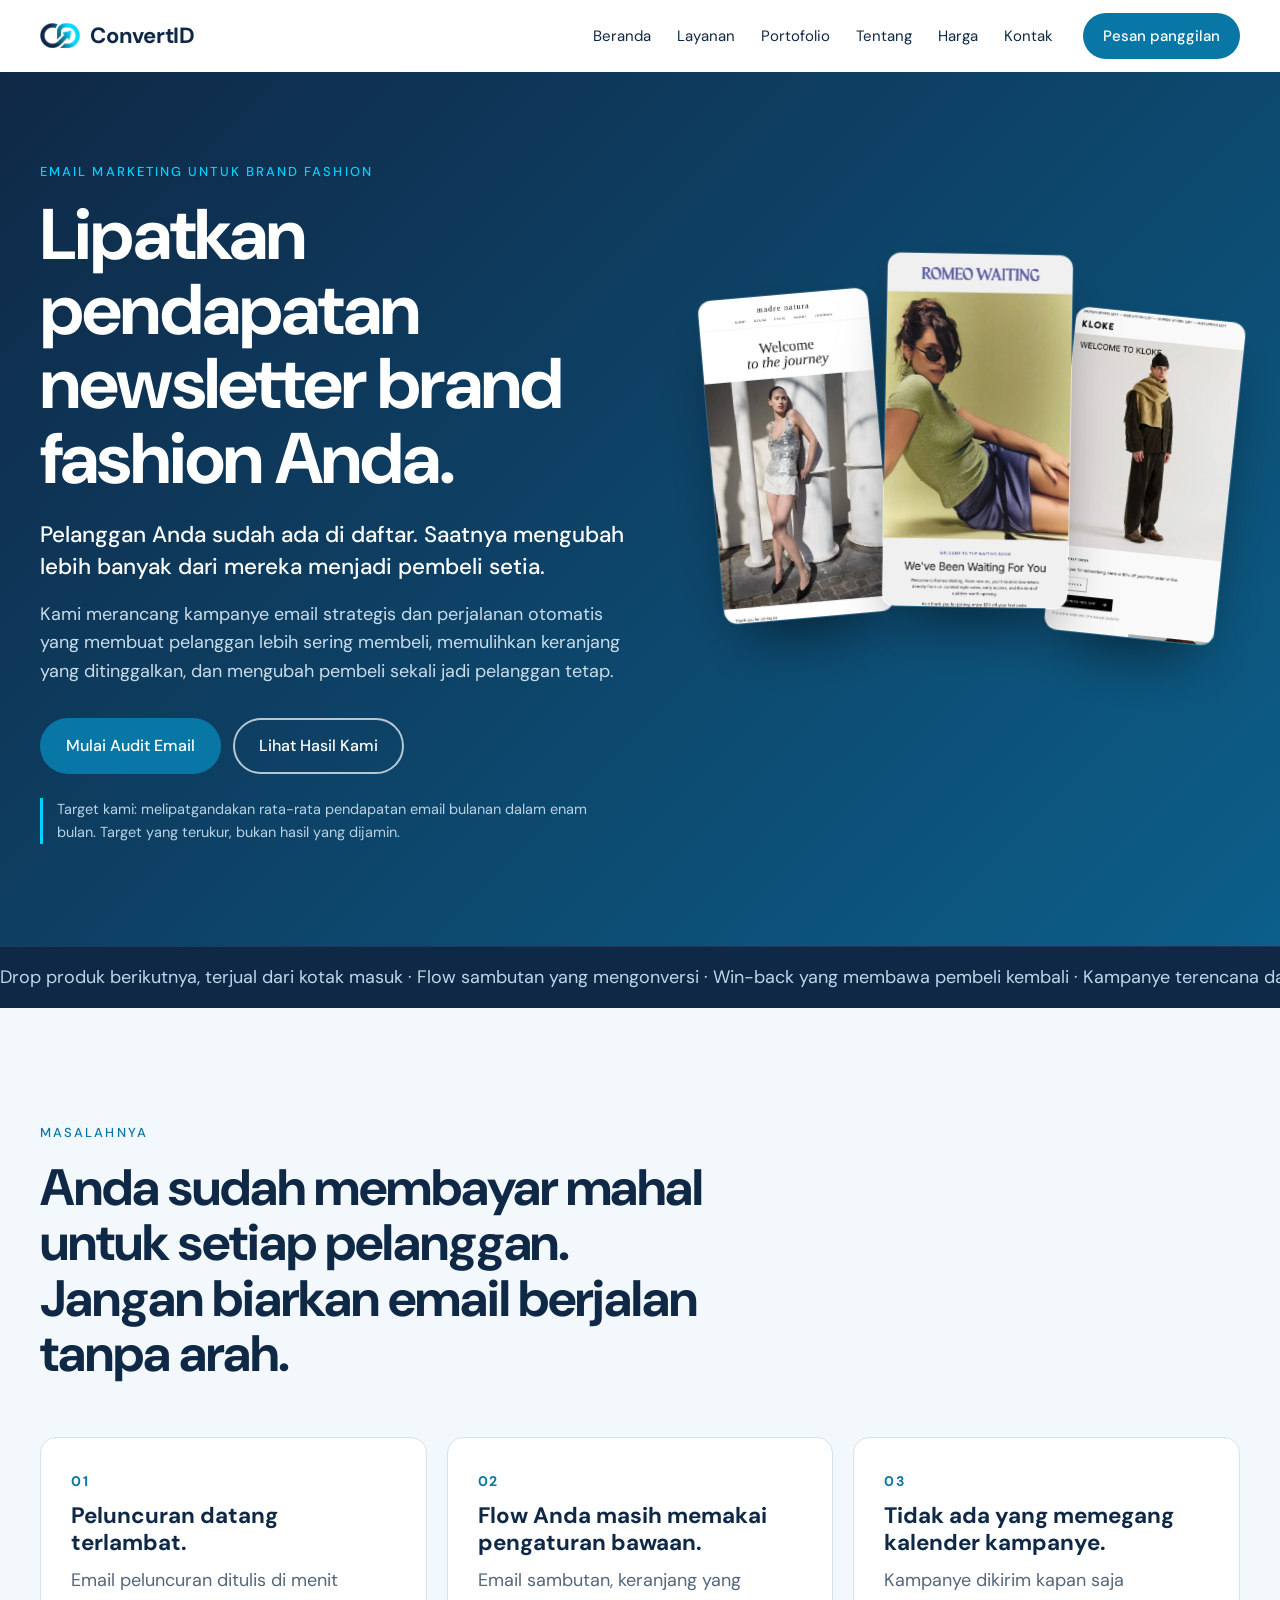
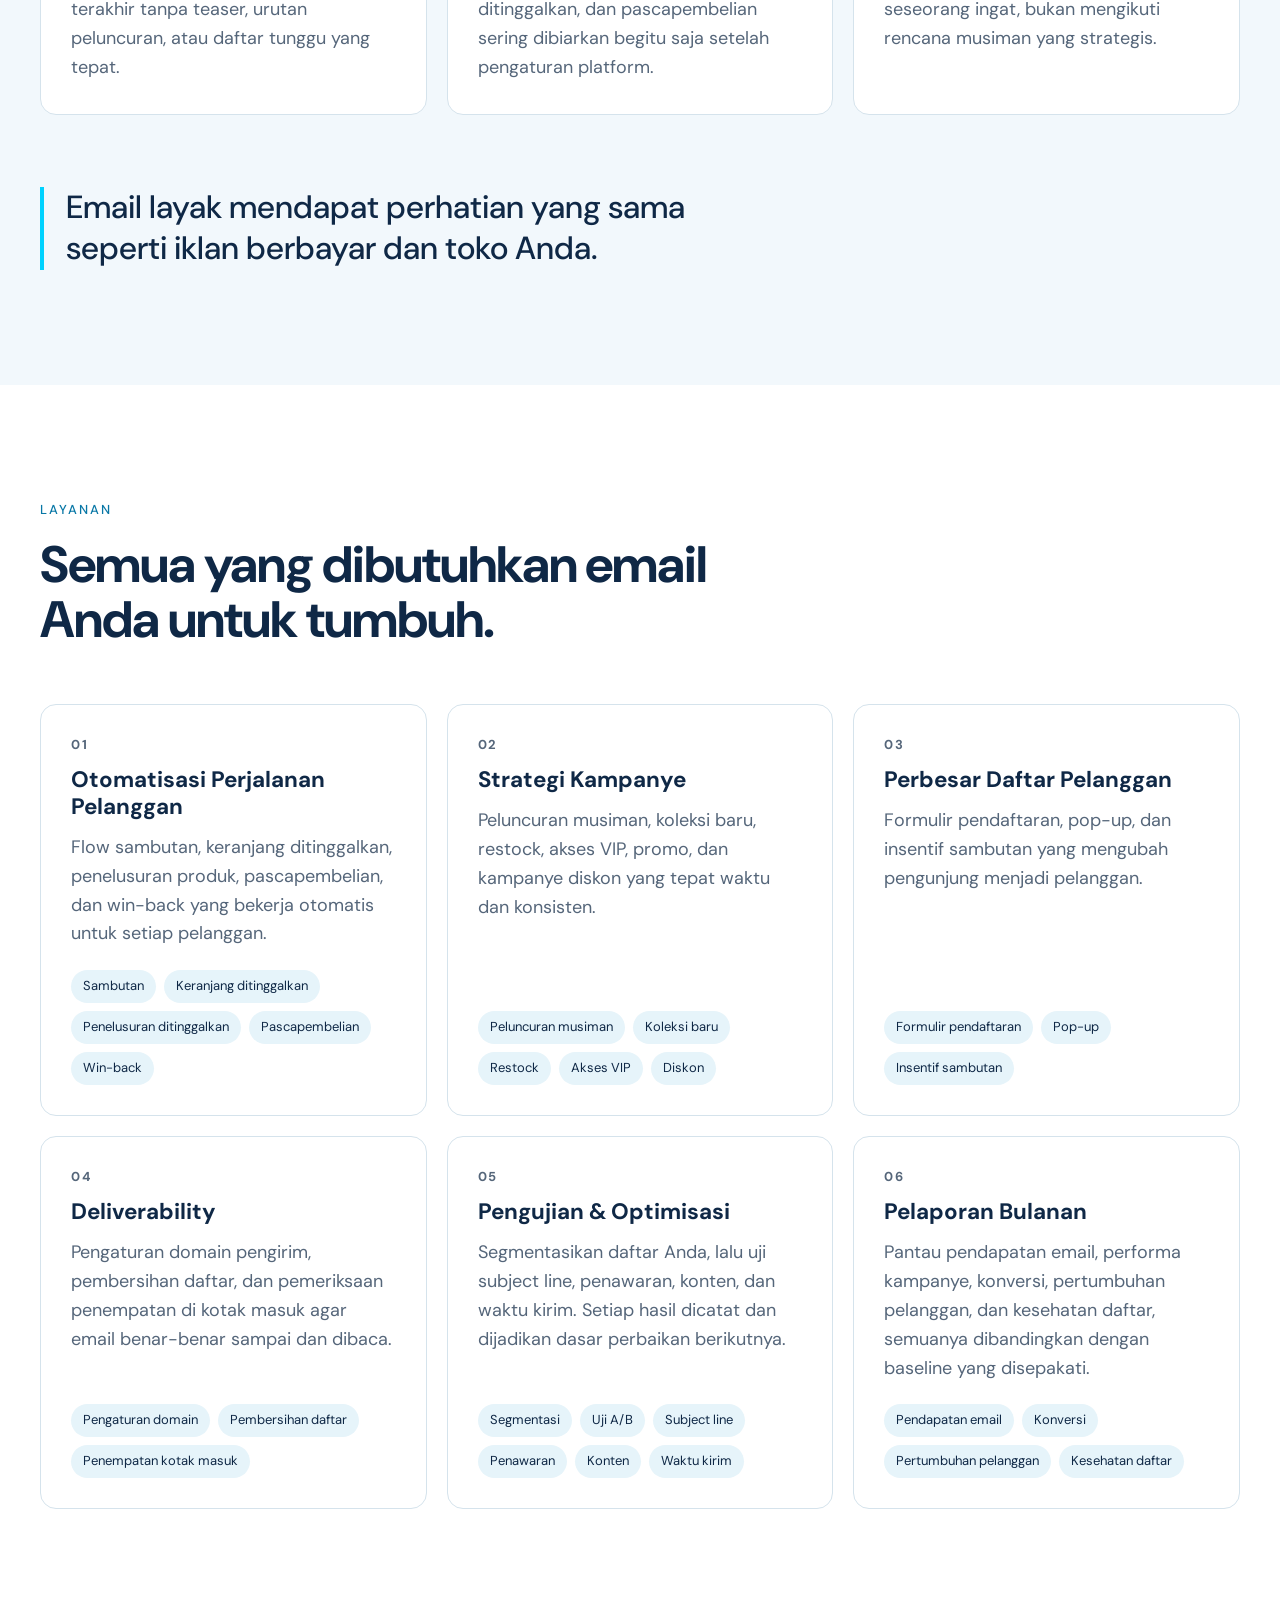
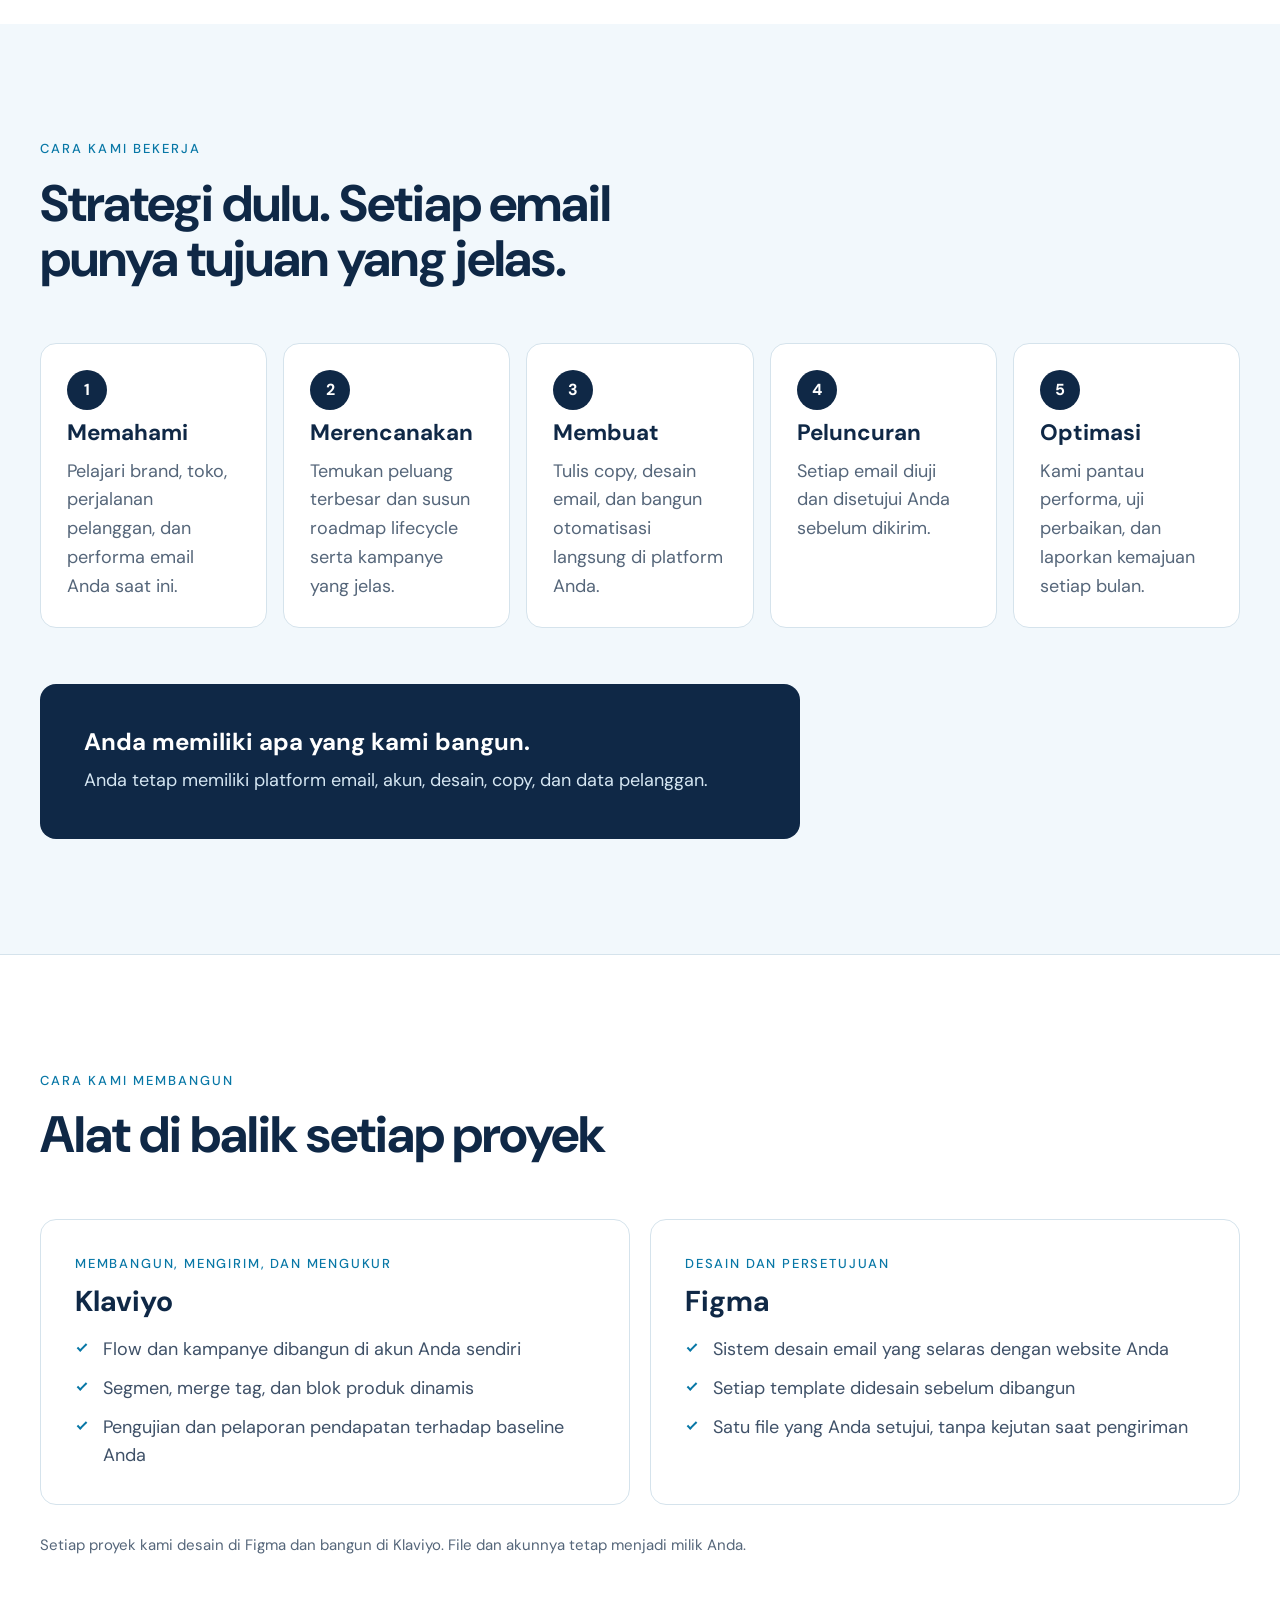
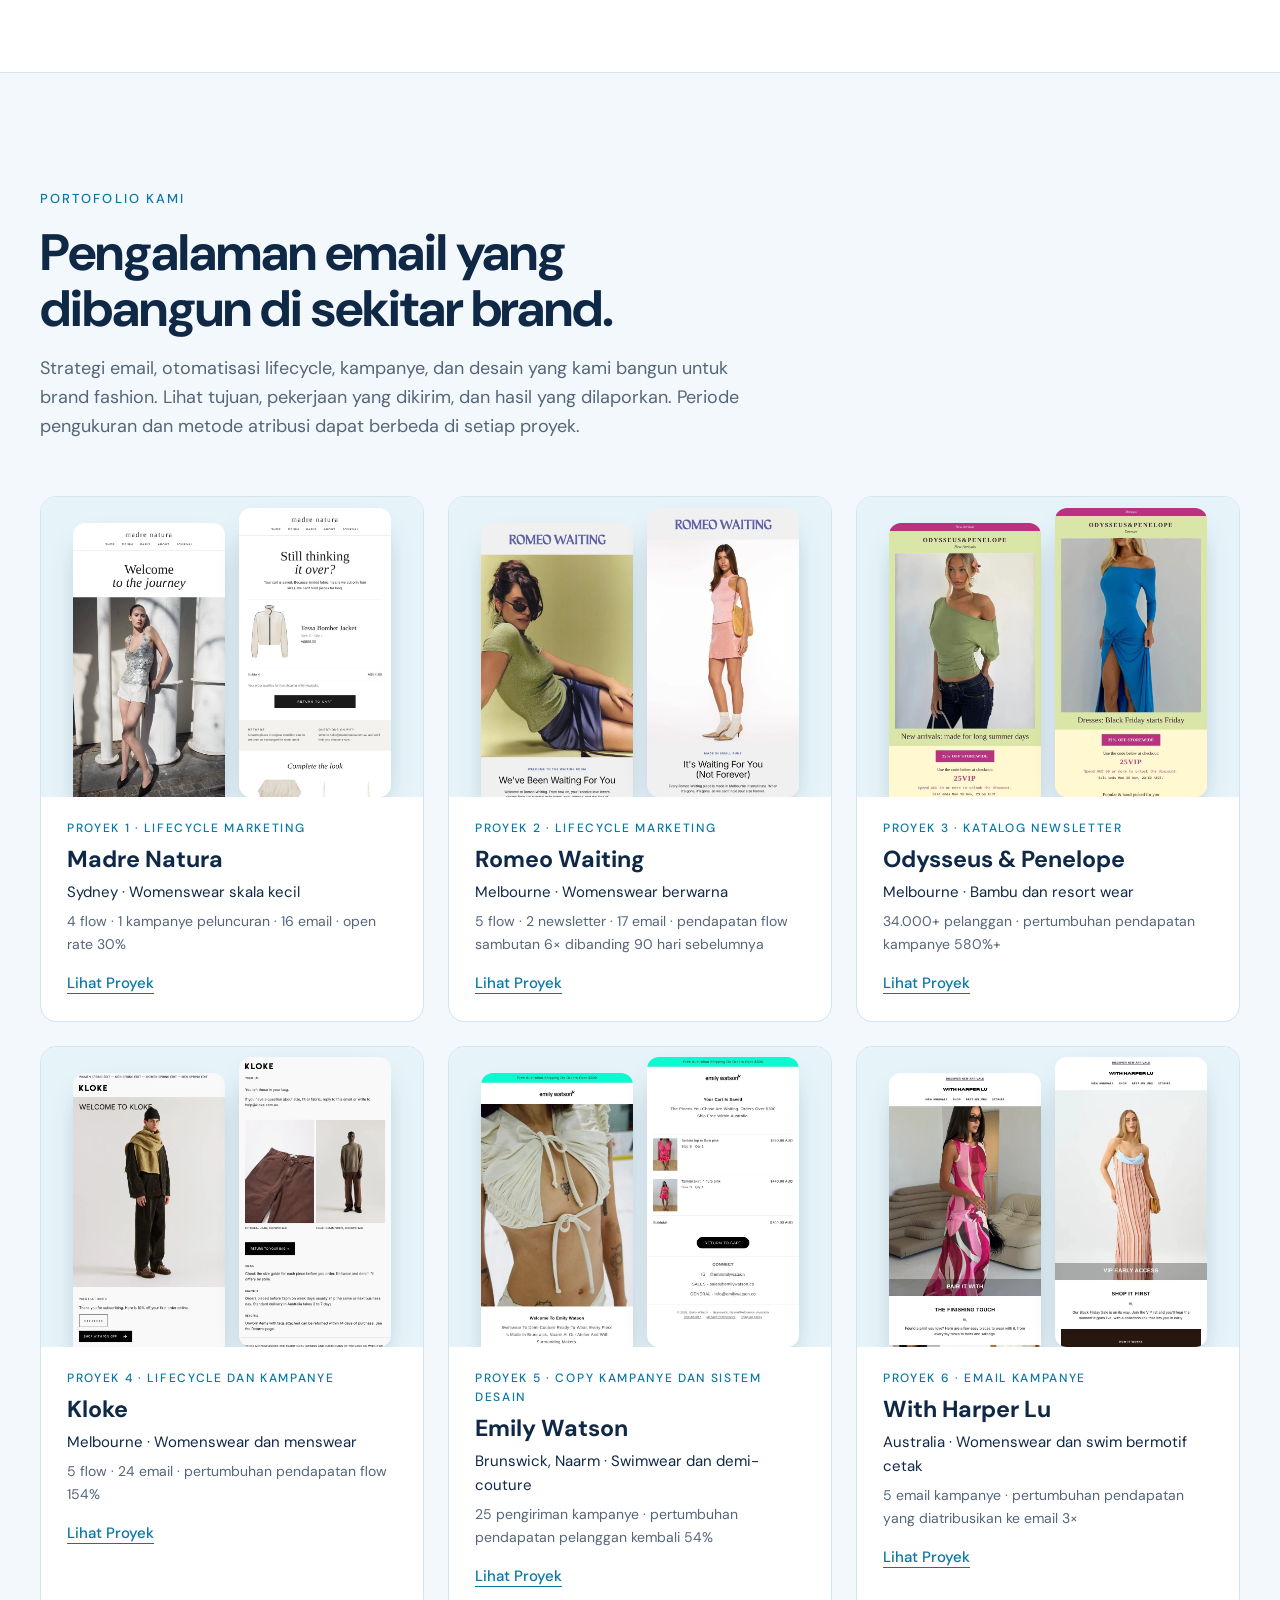
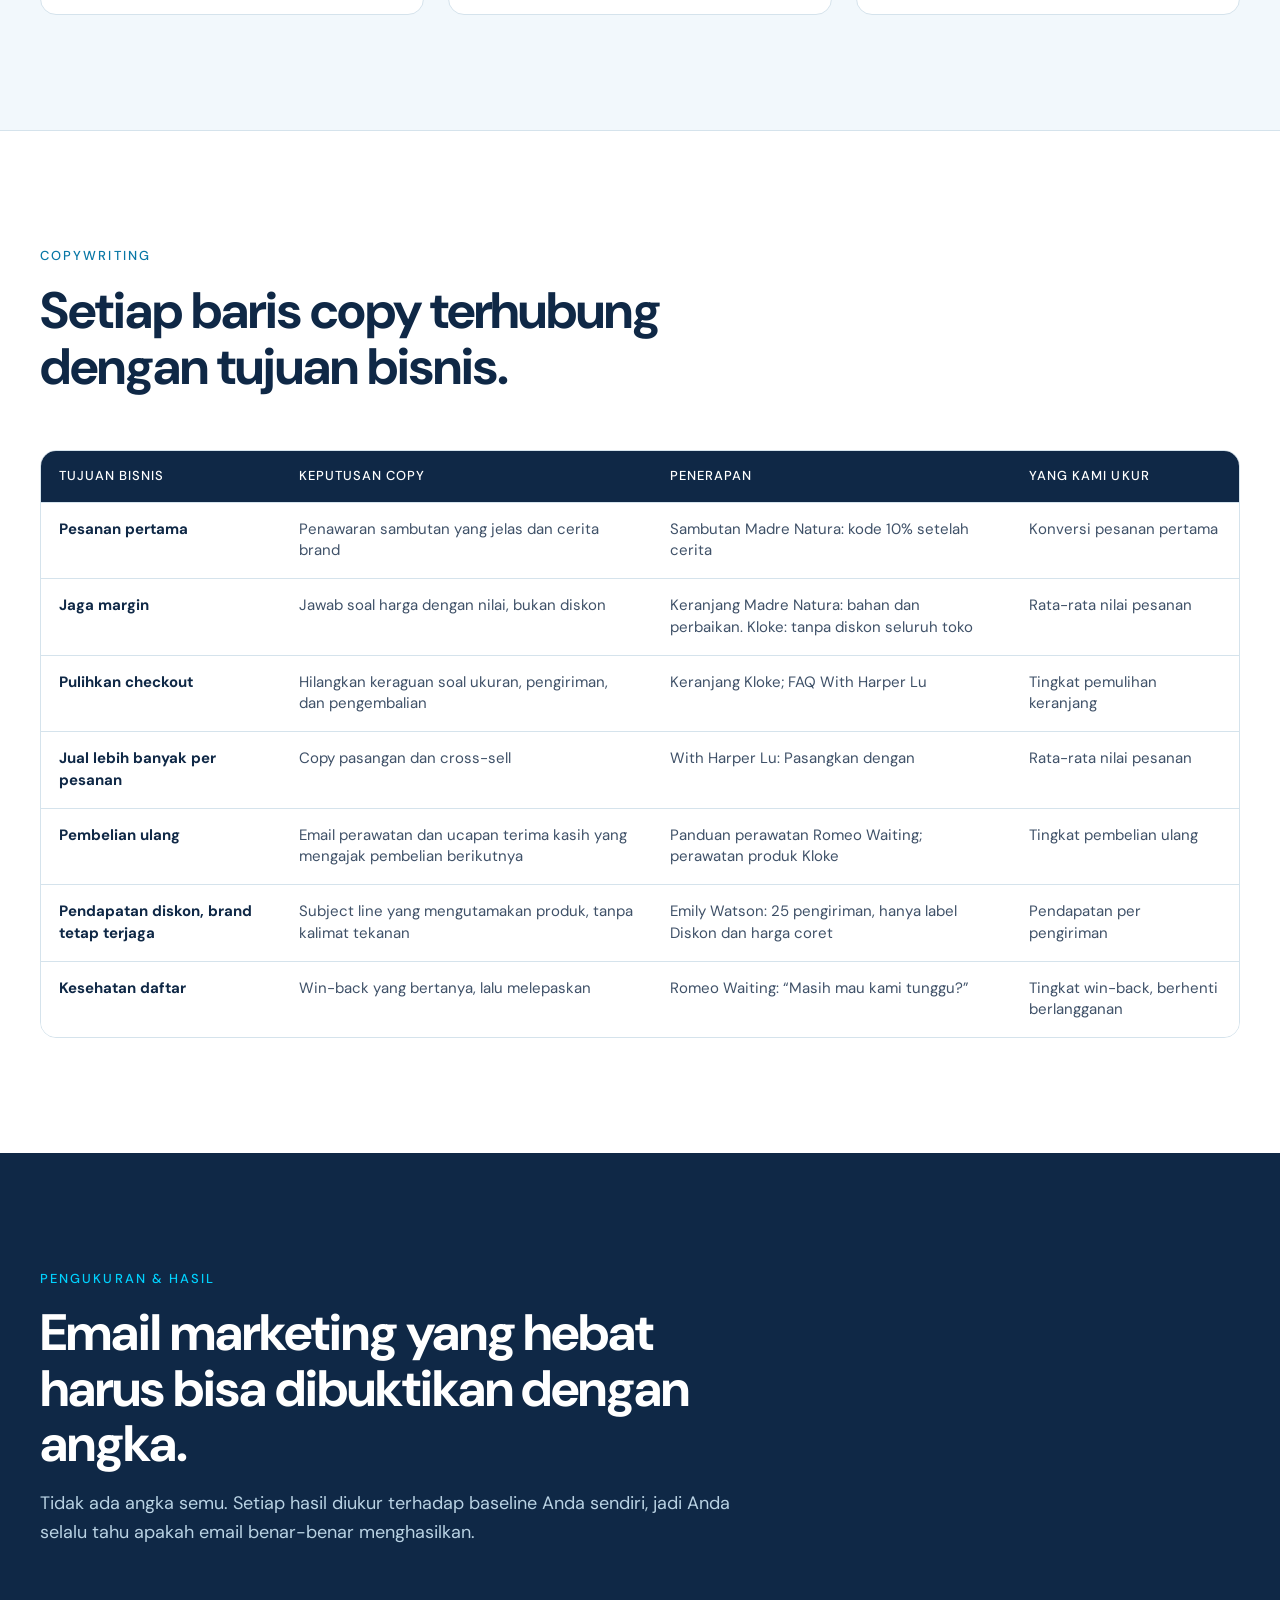
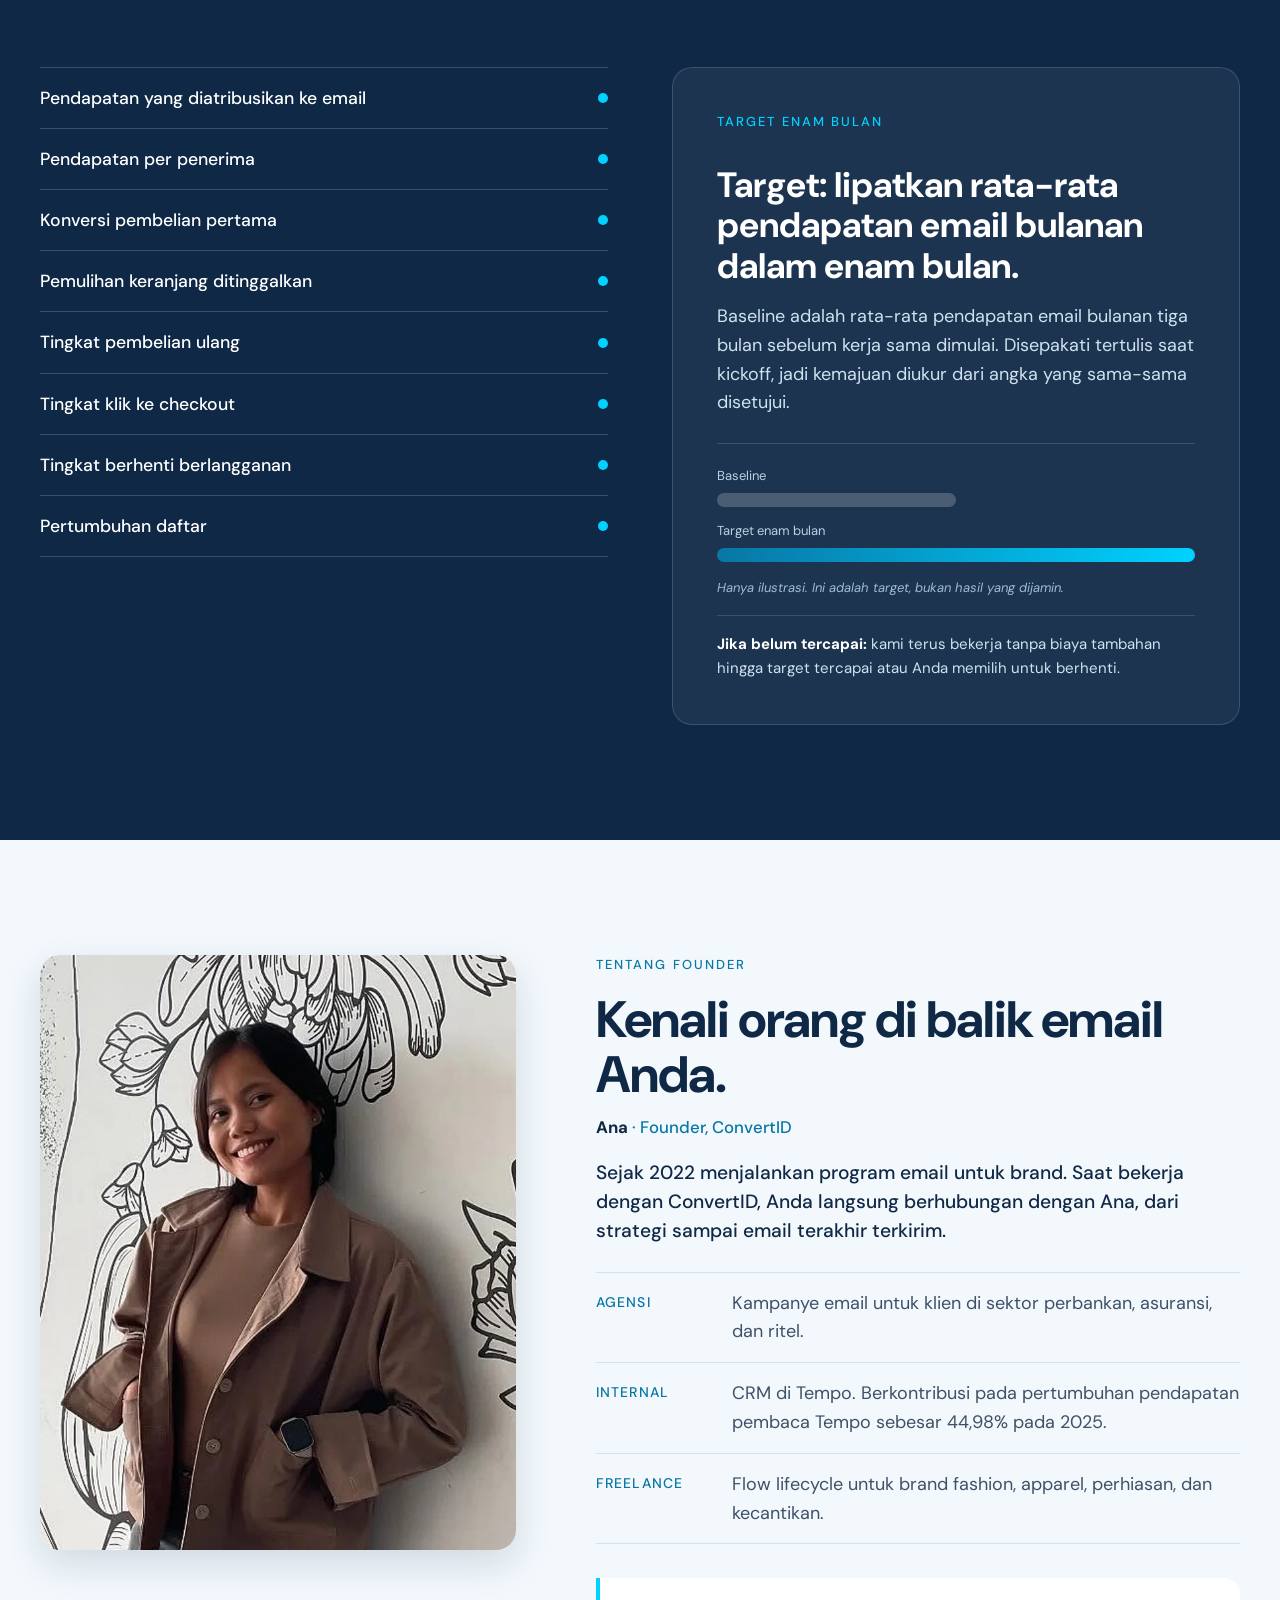
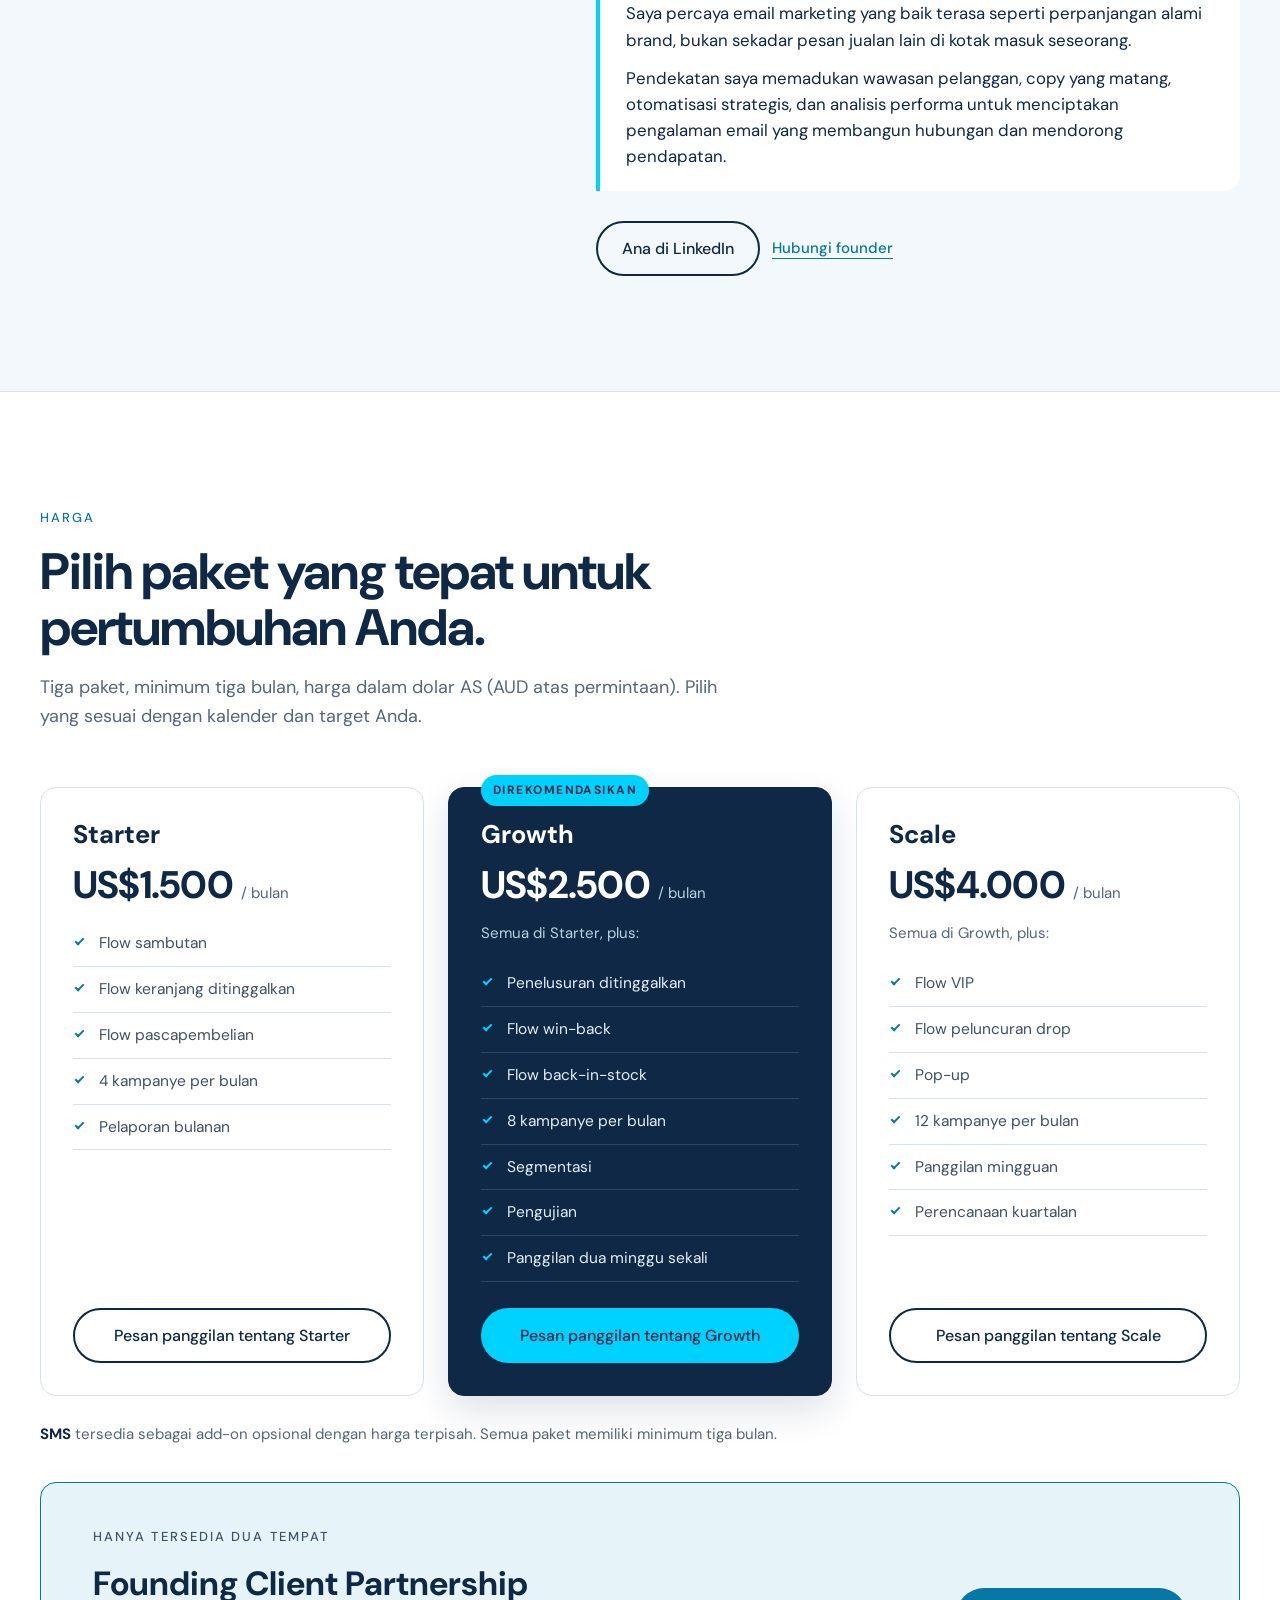
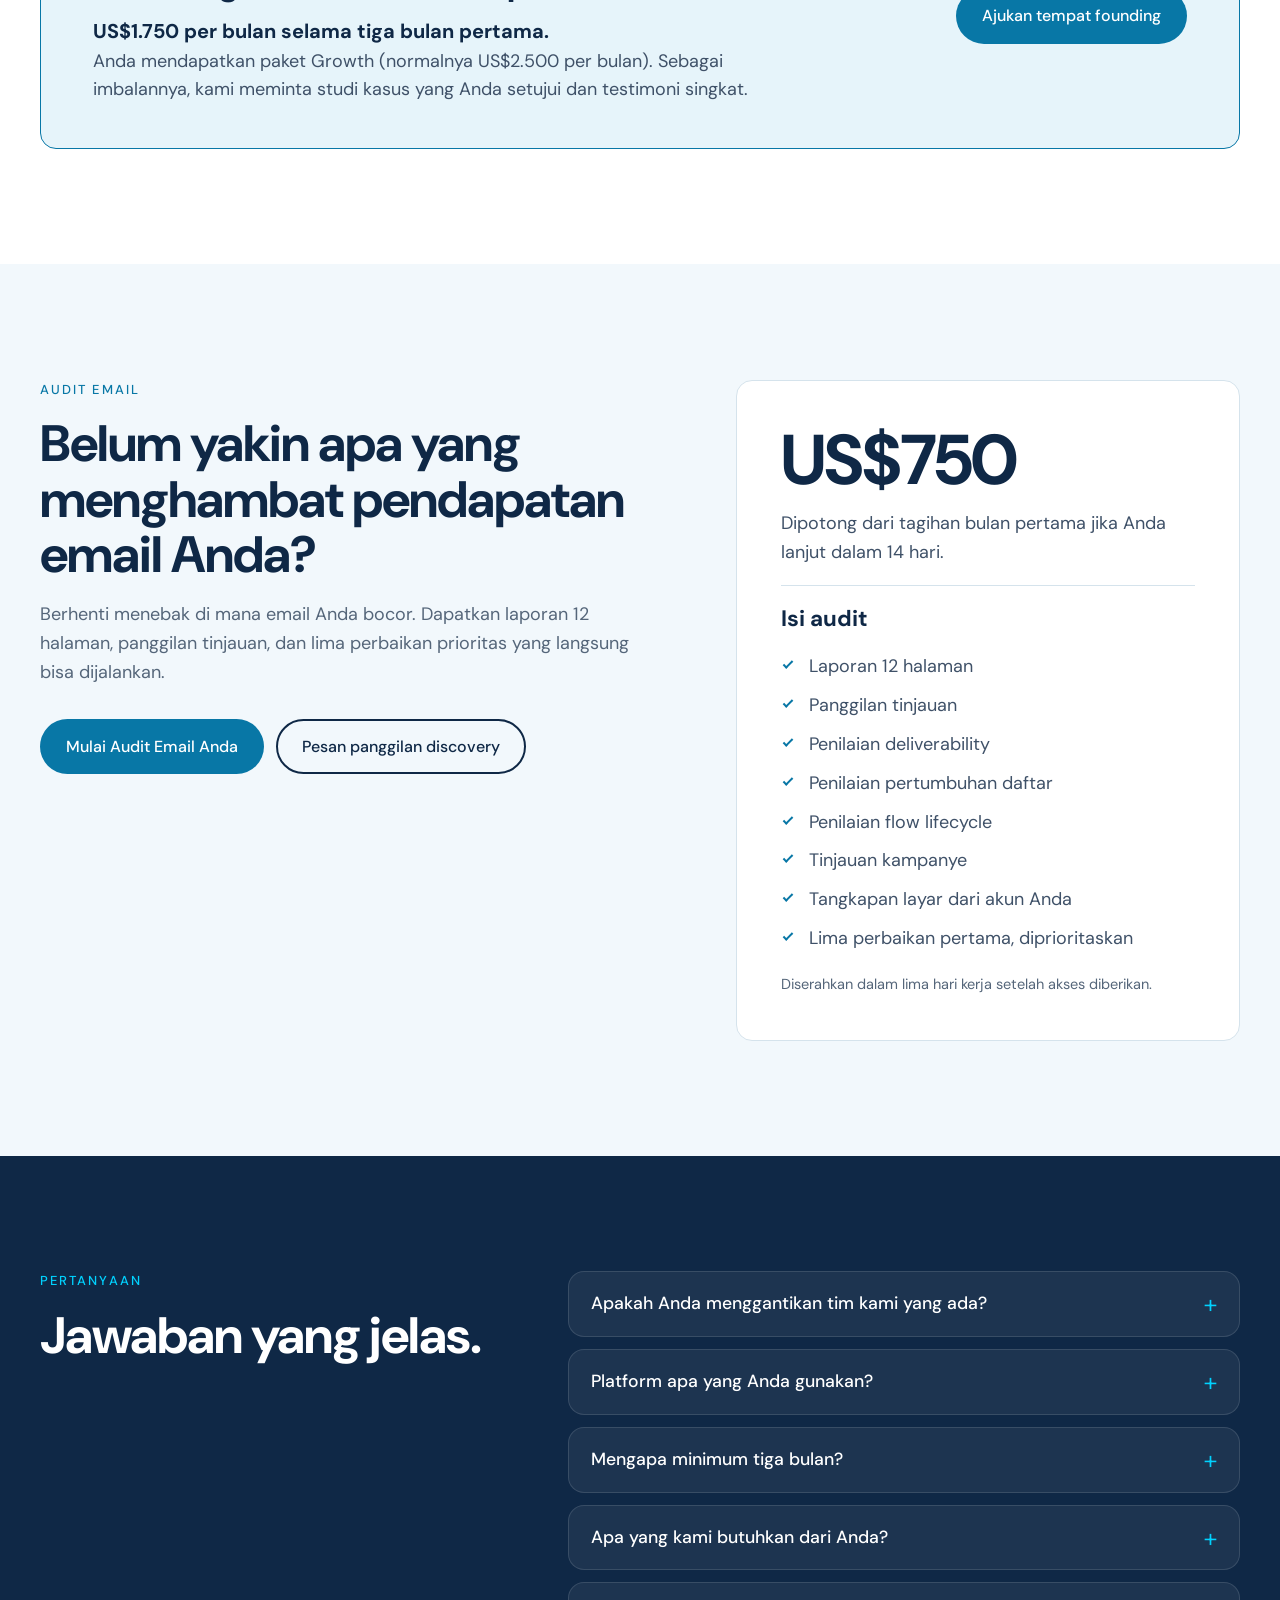
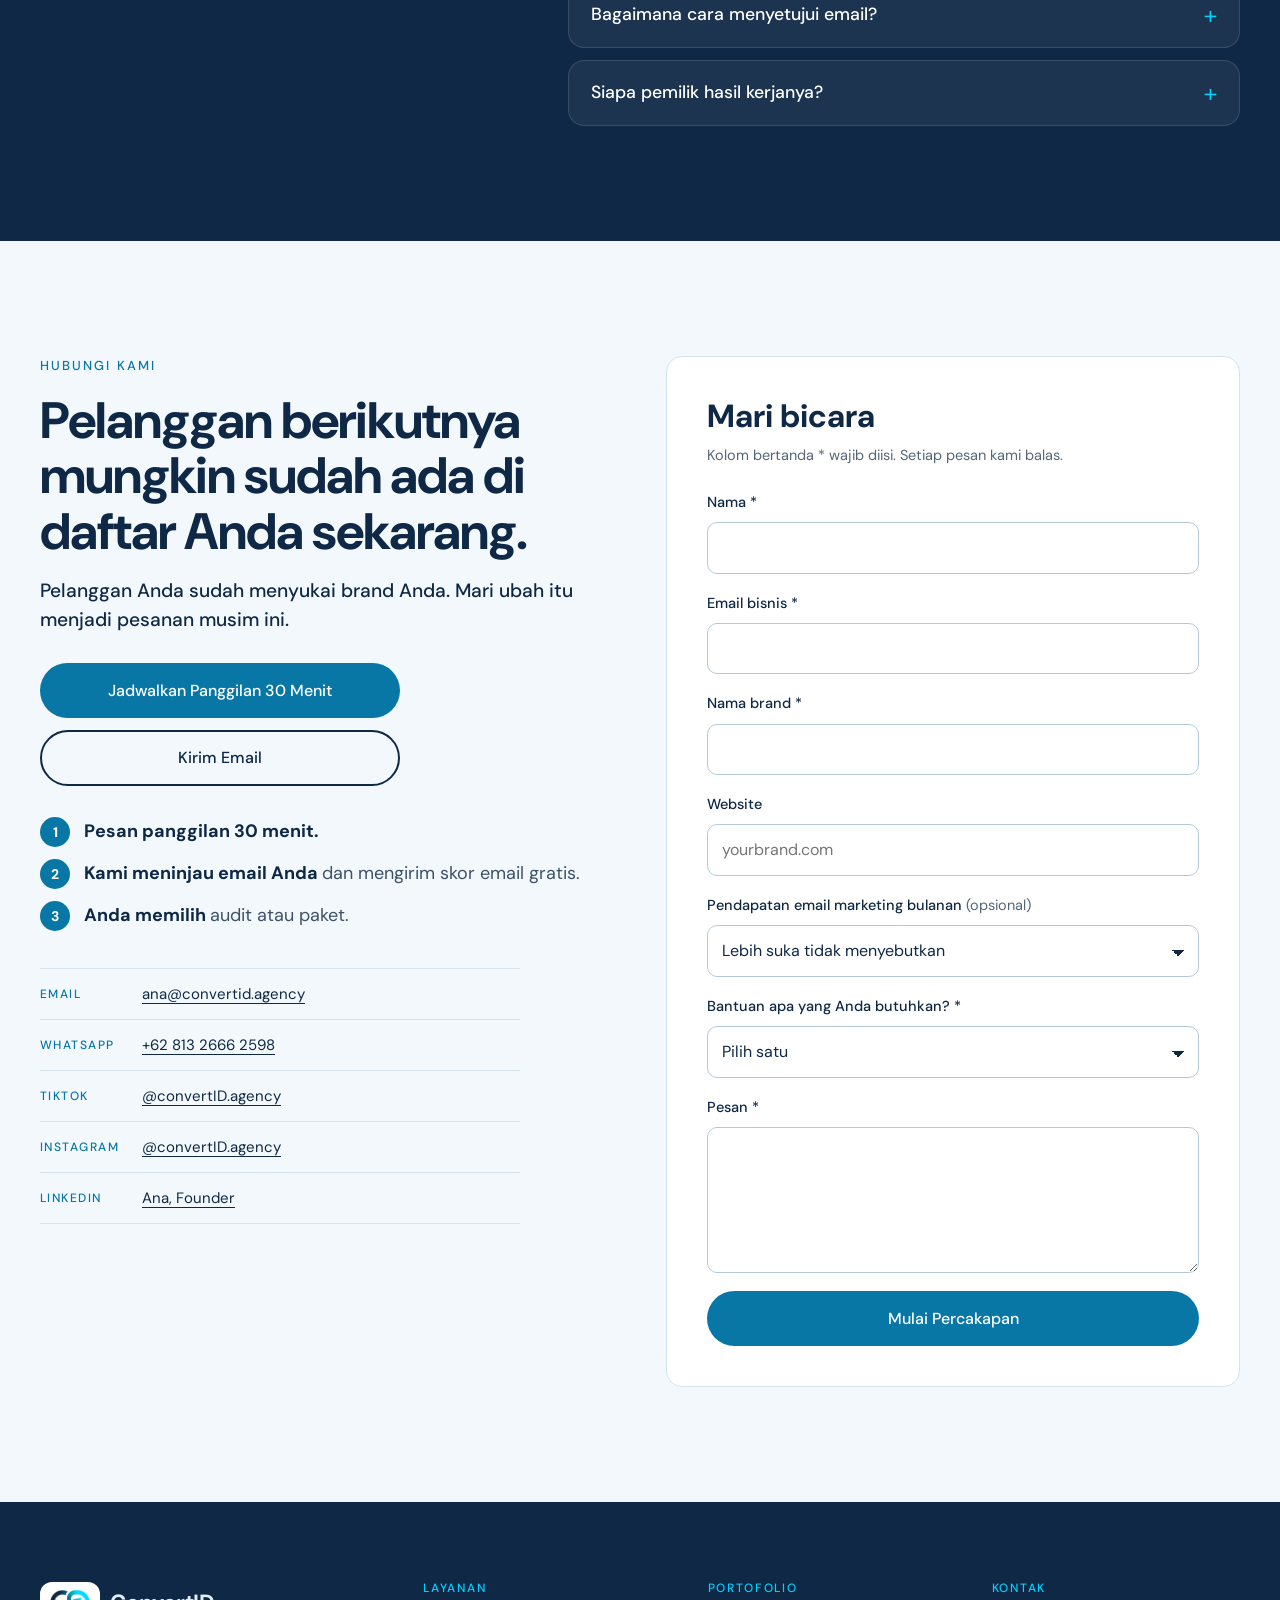
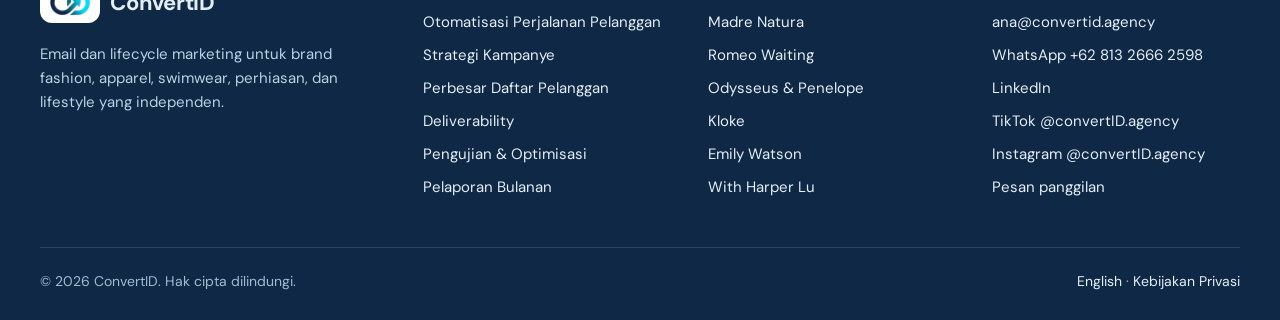
==== commit 03b5fda3: "Complete Bahasa Indonesia version - Add Indonesian privacy policy at /id/privacy.html (translation o" ====
--- a/id/index.html
+++ b/id/index.html
@@ -10,8 +10,8 @@
   <meta name="theme-color" content="#0F2846">
 
   <meta property="og:type" content="website">
-  <meta property="og:title" content="ConvertID | Email Marketing for Fashion Brands">
-  <meta property="og:description" content="We help fashion brands double their newsletter revenue. Lifecycle flows, campaign calendars and monthly reporting.">
+  <meta property="og:title" content="ConvertID | Email Marketing untuk Brand Fashion">
+  <meta property="og:description" content="Kami membantu brand fashion melipatgandakan pendapatan newsletter. Flow lifecycle, kalender kampanye, dan pelaporan bulanan.">
   <meta property="og:locale" content="id_ID">
   <meta property="og:url" content="https://convertid.agency/id/">
   <meta property="og:image" content="https://convertid.agency/assets/images/og-image.jpg">
@@ -19,9 +19,12 @@
   <meta property="og:image:height" content="630">
   <meta property="og:site_name" content="ConvertID">
   <meta name="twitter:card" content="summary_large_image">
-  <meta name="twitter:title" content="ConvertID | Email Marketing for Fashion Brands">
+  <meta name="twitter:title" content="ConvertID | Email Marketing untuk Brand Fashion">
   <meta name="twitter:image" content="https://convertid.agency/assets/images/og-image.jpg">
   <link rel="canonical" href="https://convertid.agency/id/">
+  <link rel="alternate" hreflang="en" href="https://convertid.agency/">
+  <link rel="alternate" hreflang="id" href="https://convertid.agency/id/">
+  <link rel="alternate" hreflang="x-default" href="https://convertid.agency/">
 
   <link rel="icon" type="image/png" sizes="32x32" href="../assets/images/favicon-32.png">
   <link rel="apple-touch-icon" href="../assets/images/apple-touch-icon.png">
@@ -873,7 +876,7 @@
 
   <div class="container footer-bottom">
     <p>© 2026 ConvertID. Hak cipta dilindungi.</p>
-    <p><a href="../">English</a> · <a href="../privacy.html">Kebijakan Privasi</a></p>
+    <p><a href="../">English</a> · <a href="privacy.html">Kebijakan Privasi</a></p>
   </div>
 </footer>
 
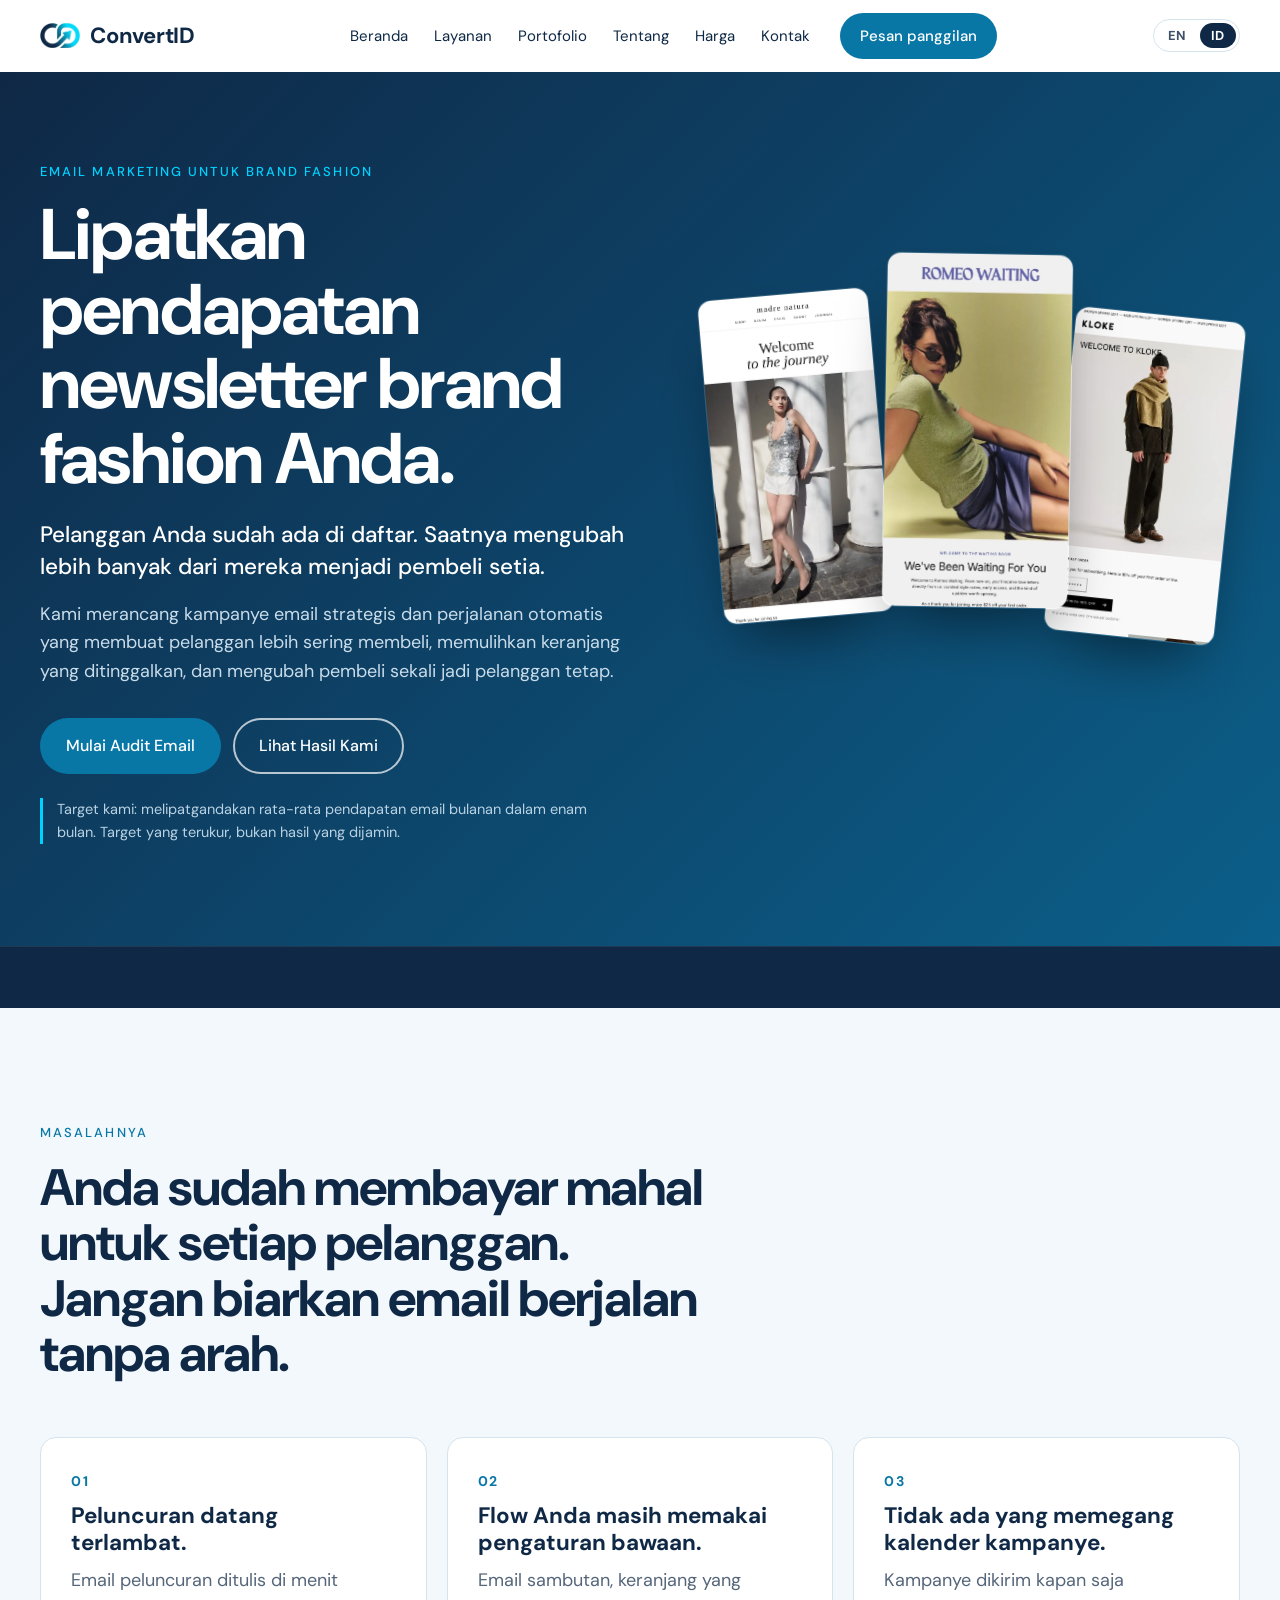
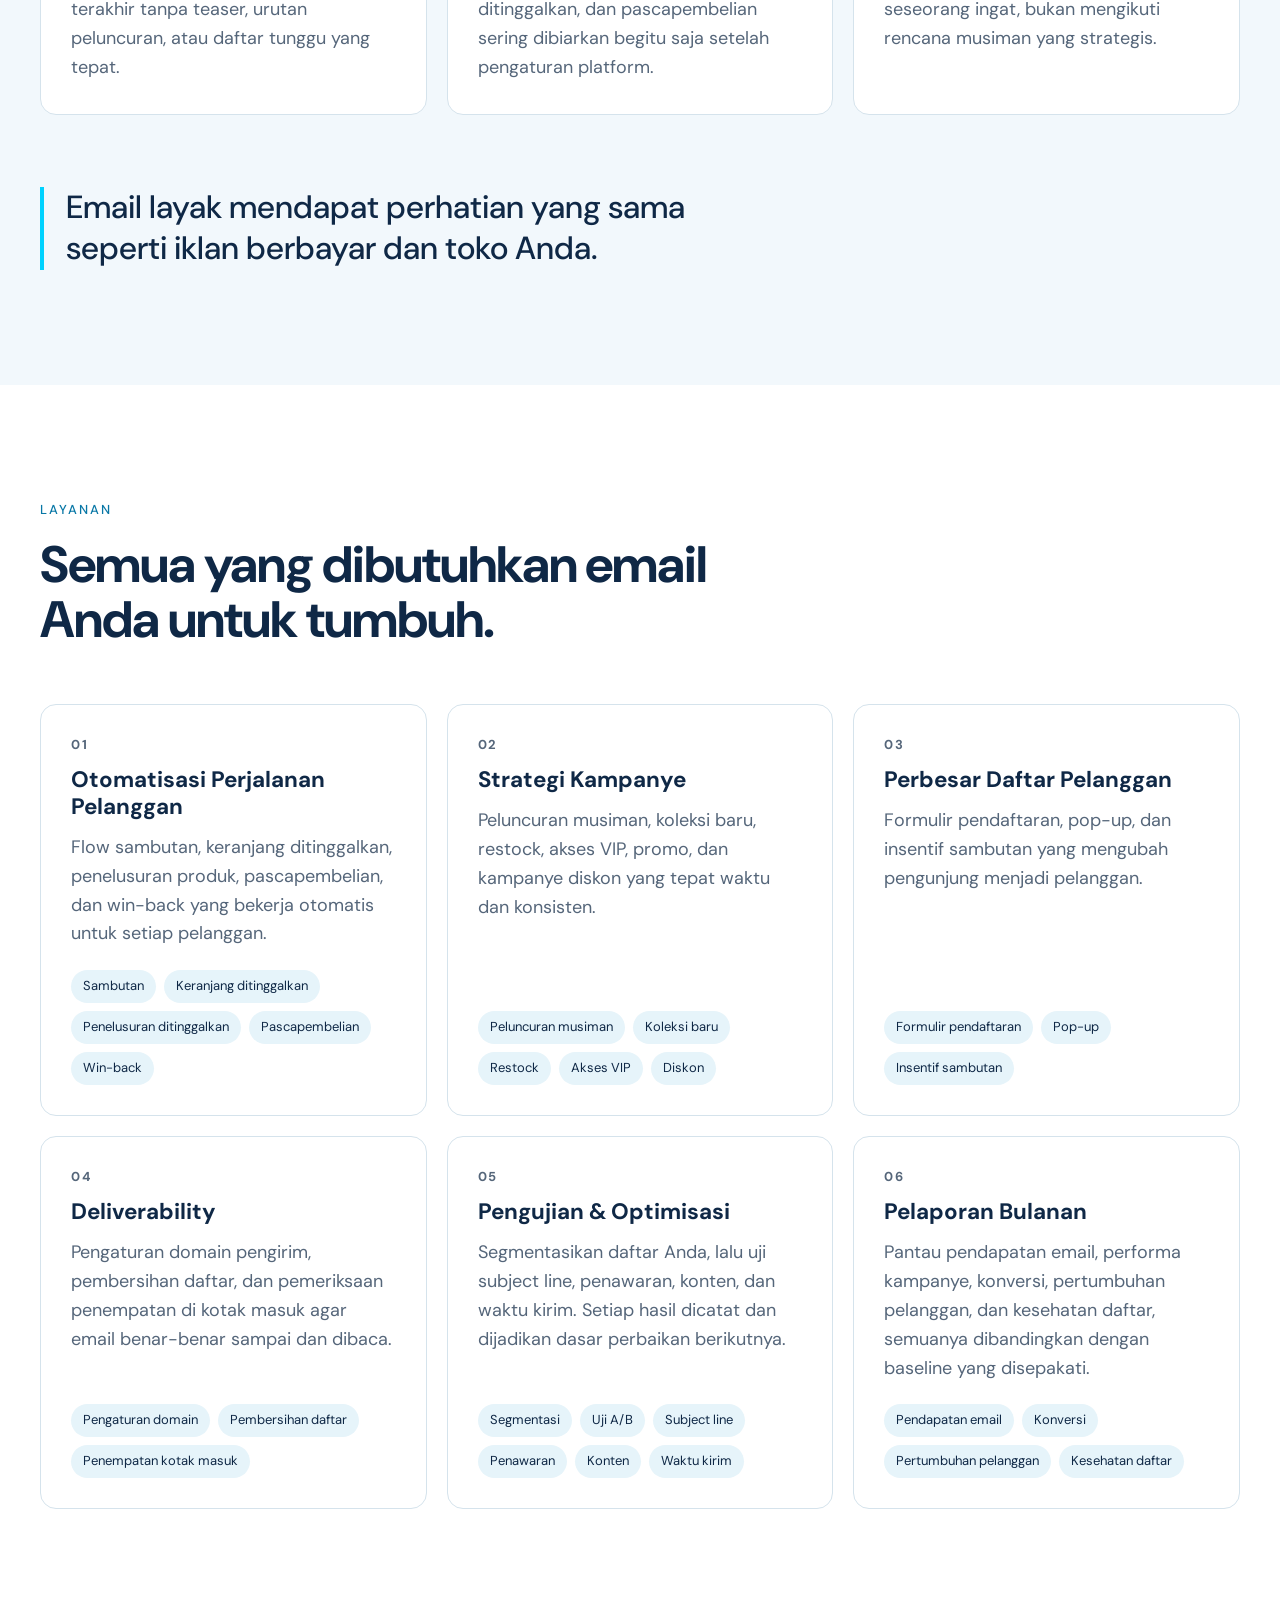
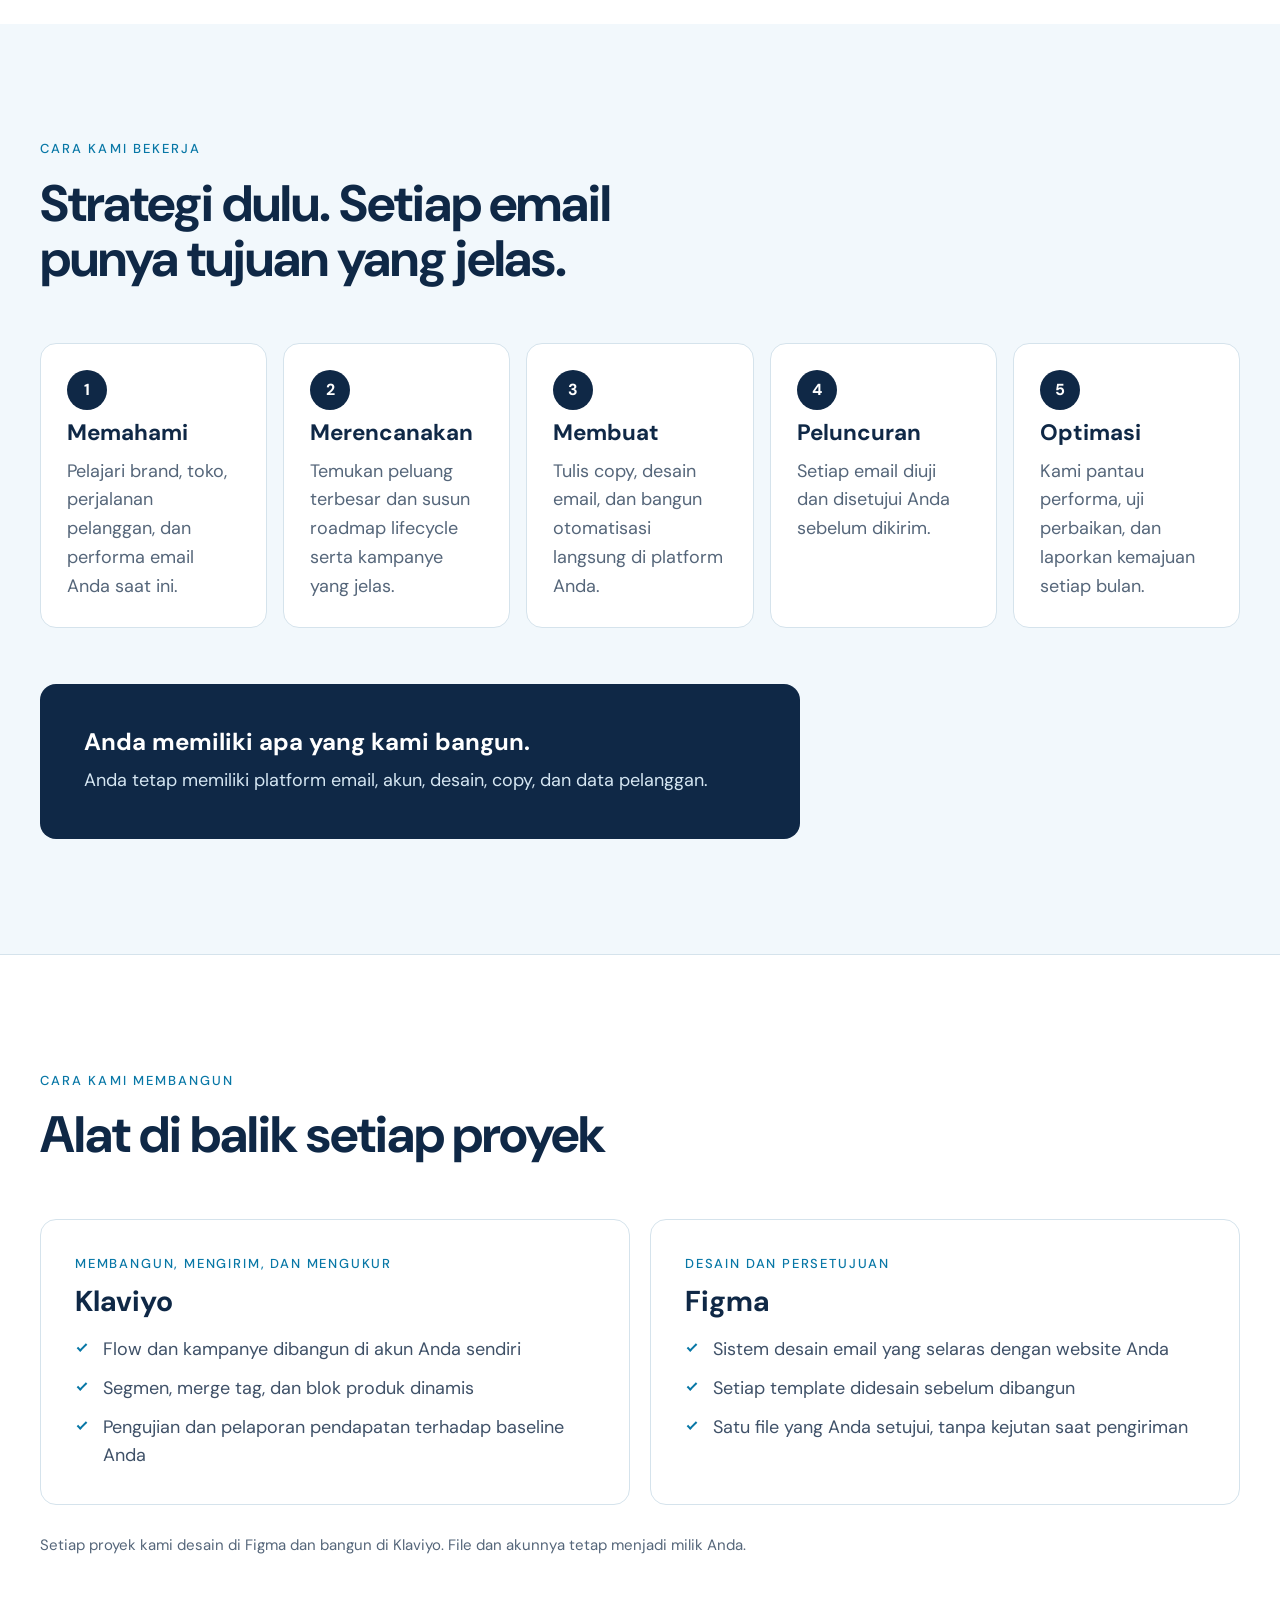
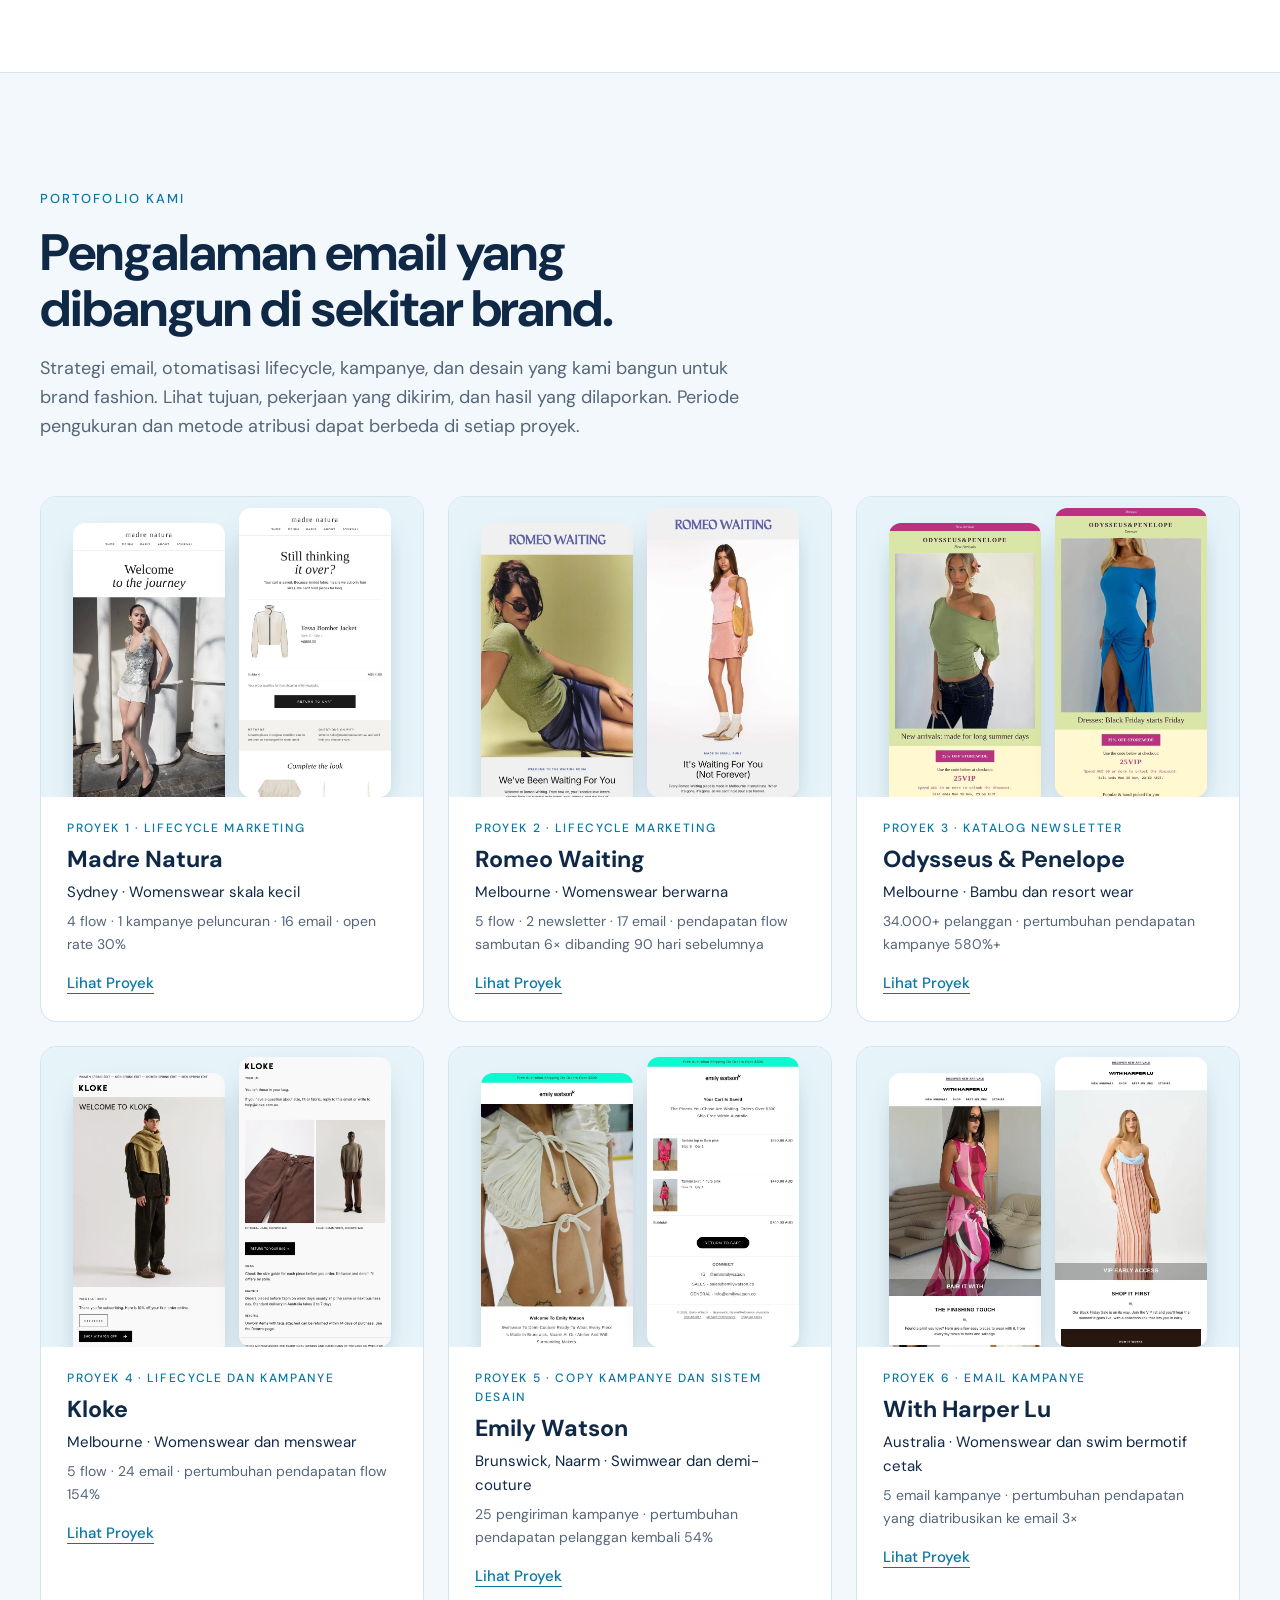
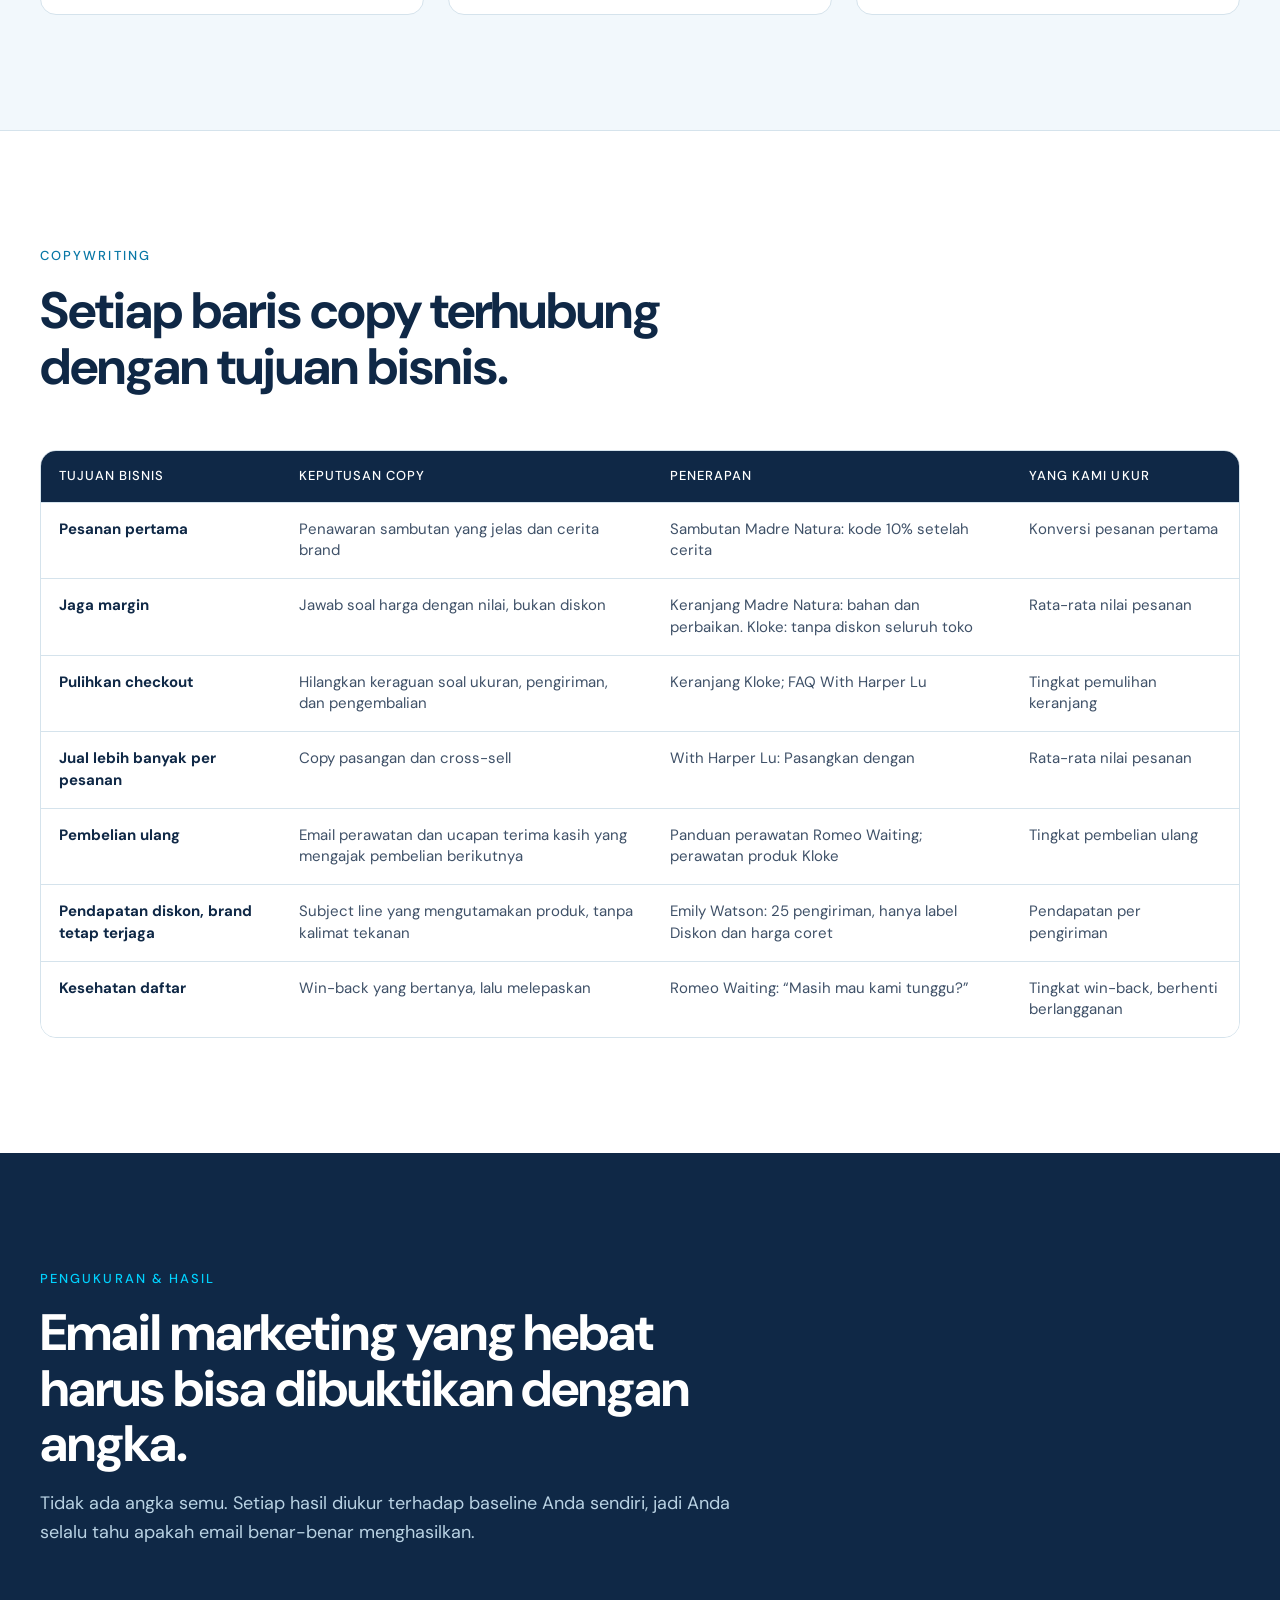
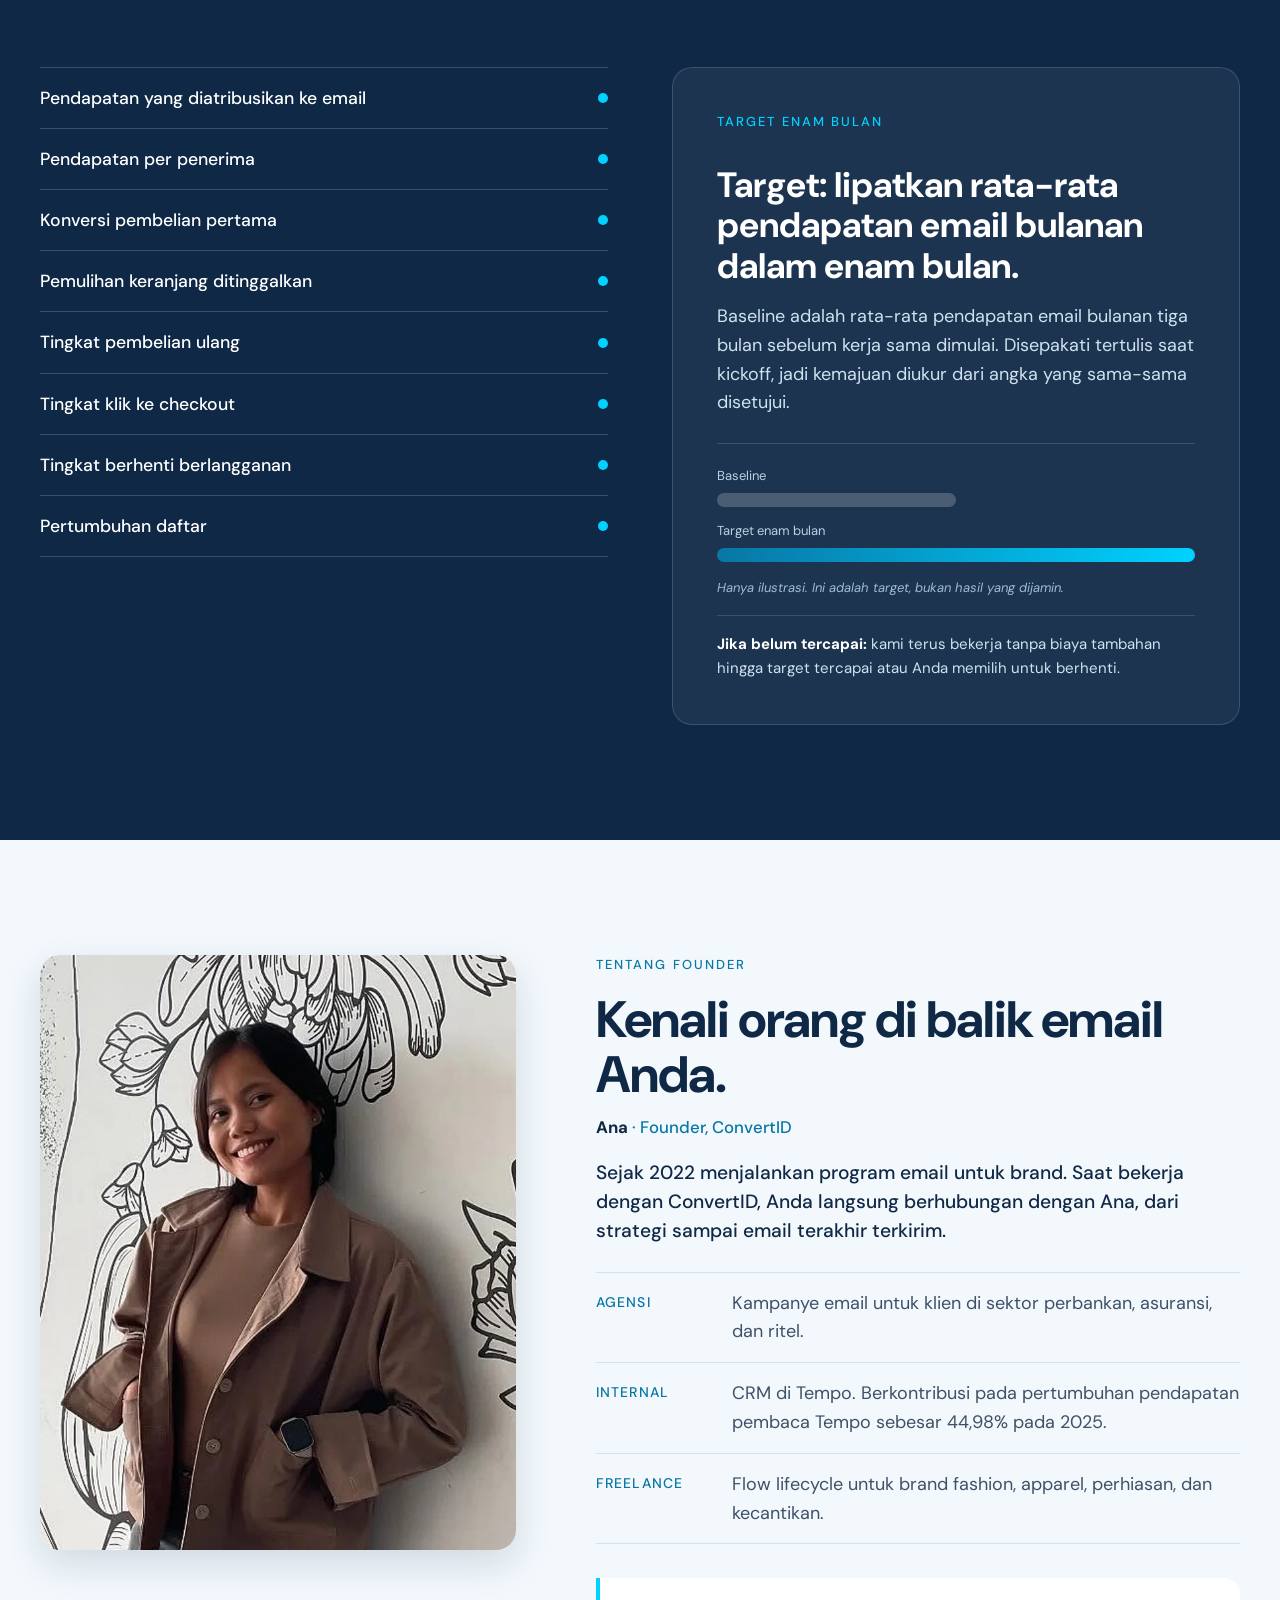
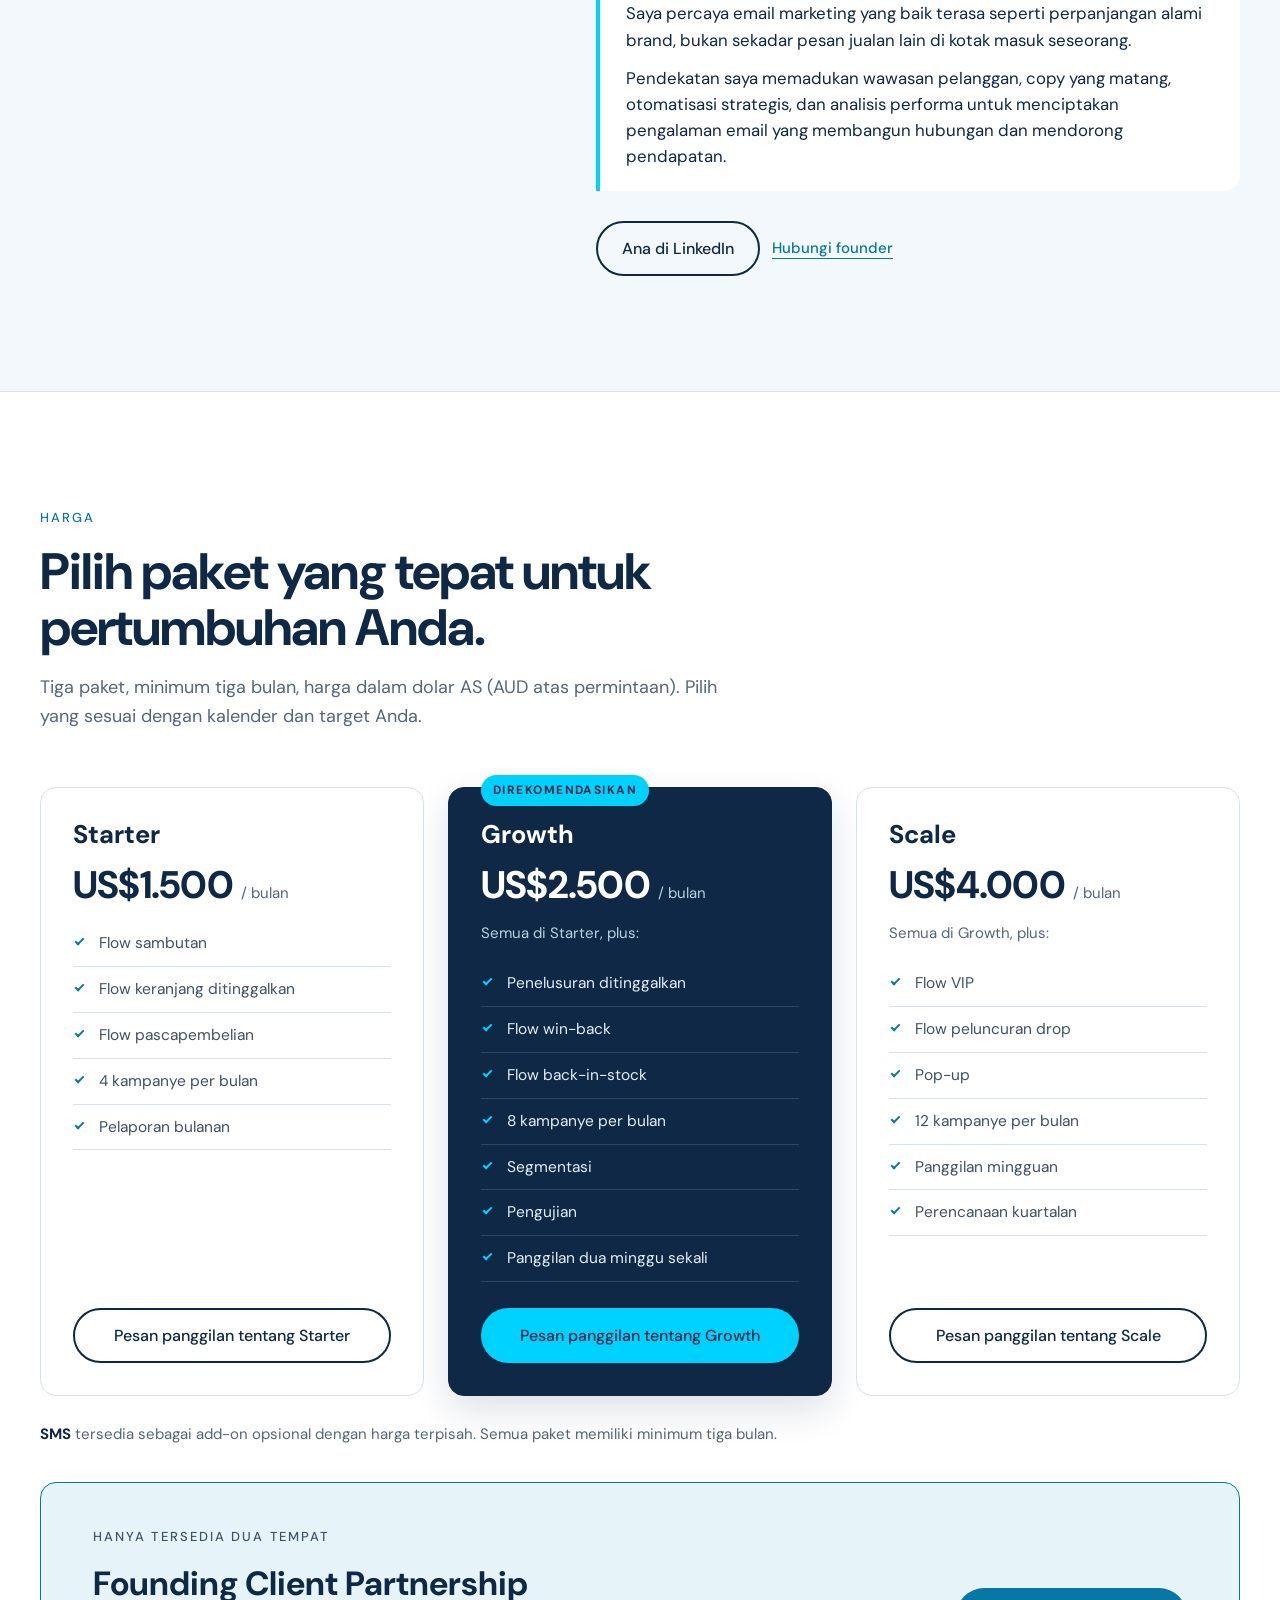
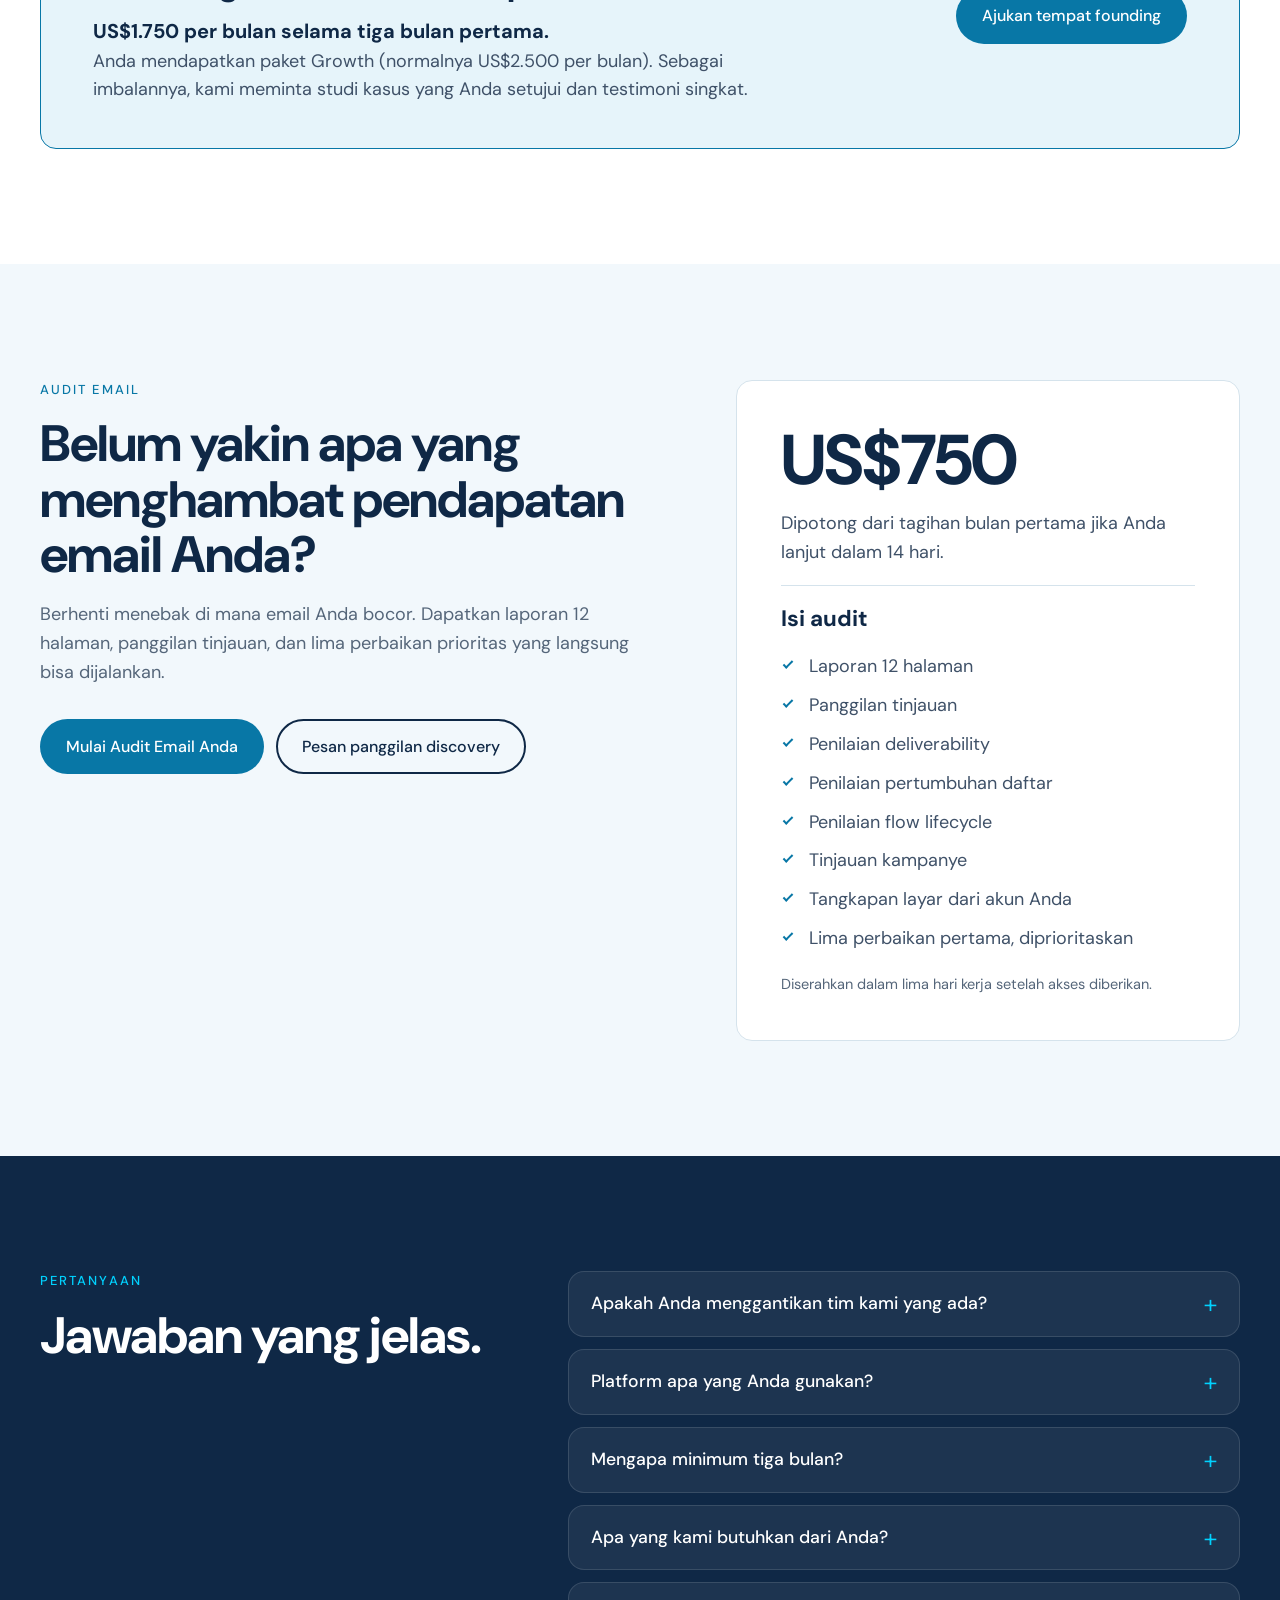
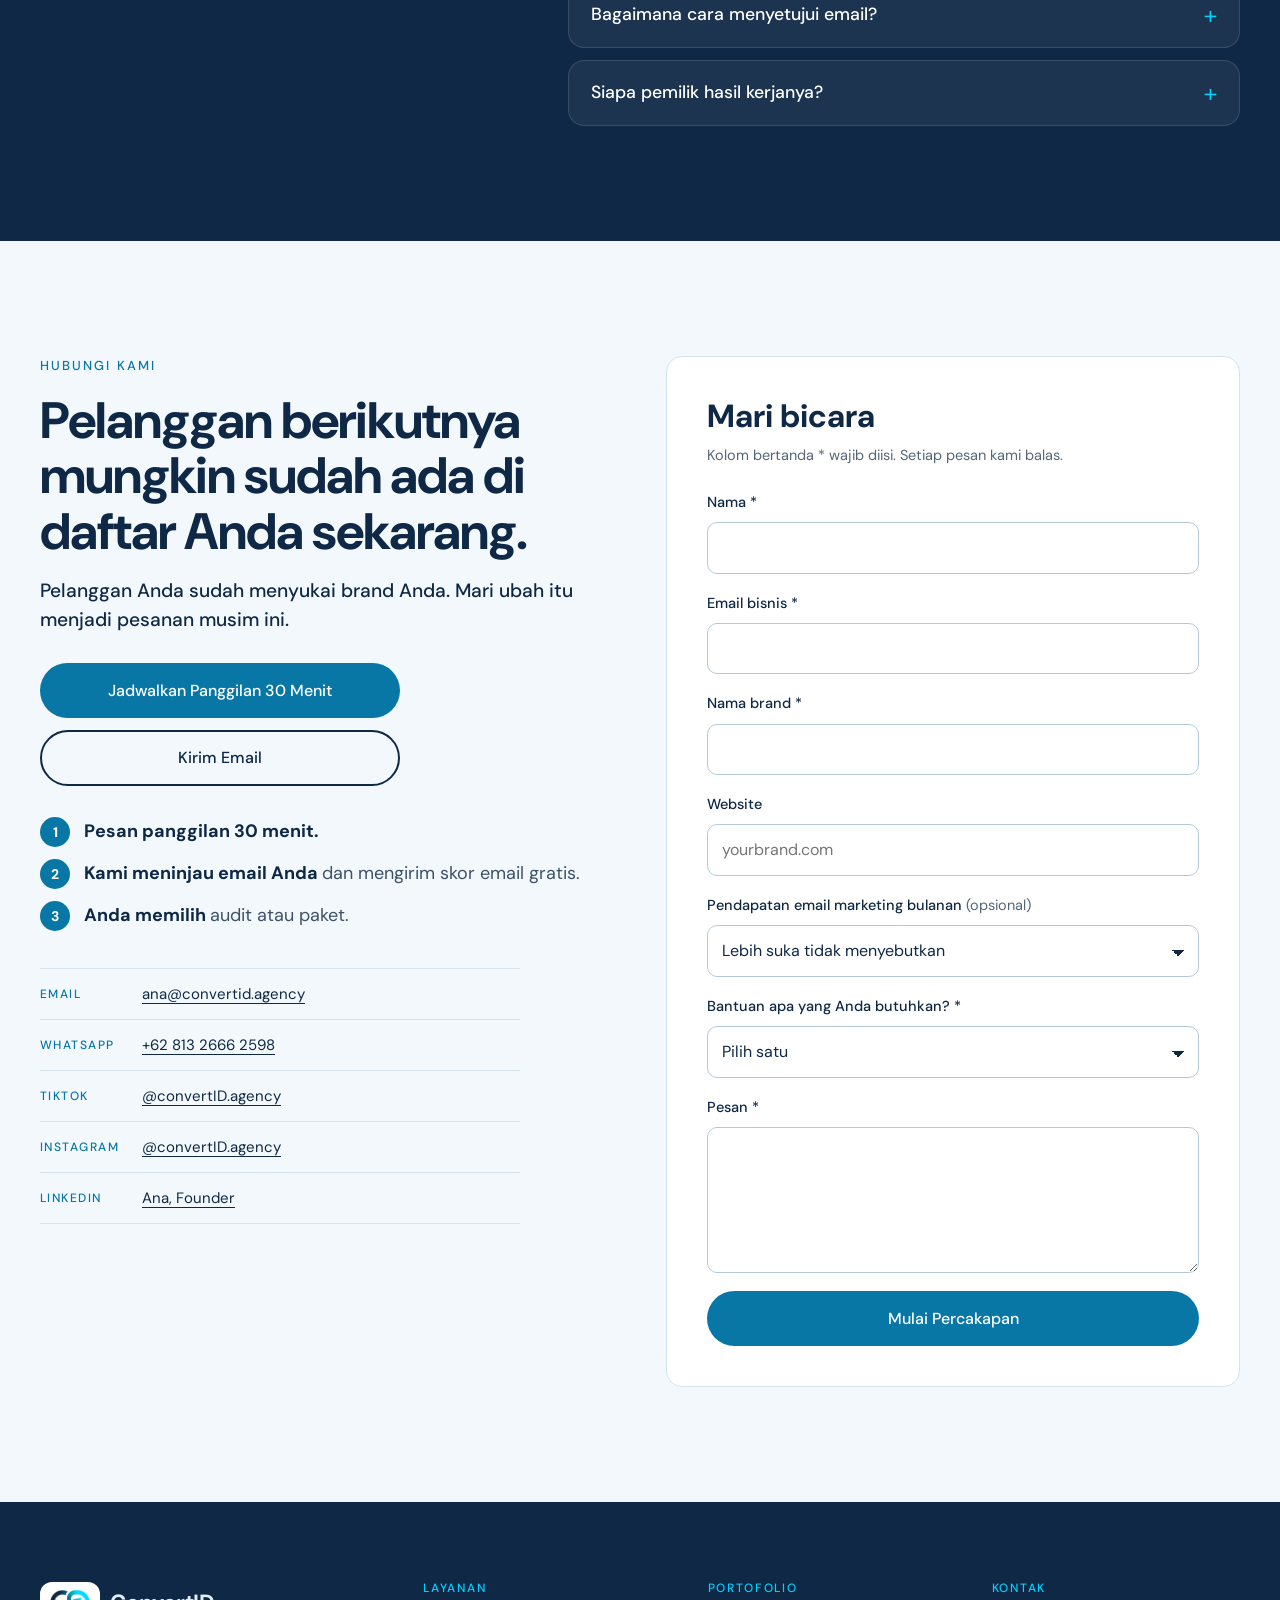
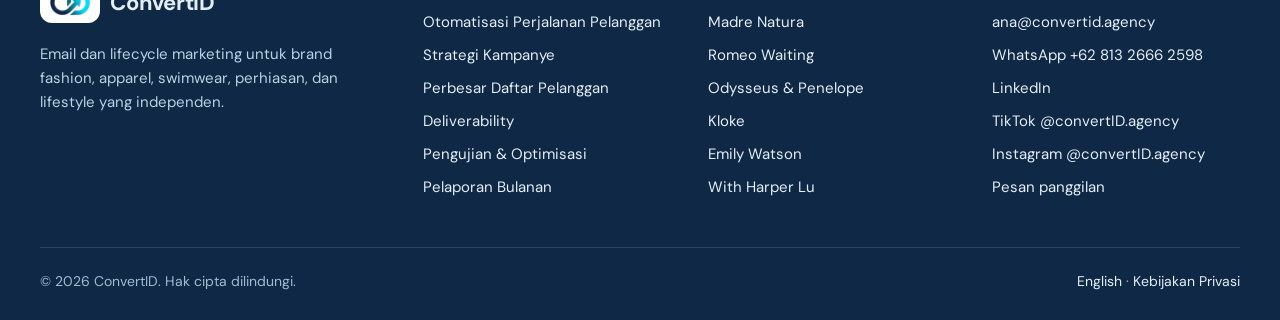
==== commit f871c50c: "Add EN / ID language switch to the header Shows a compact EN | ID switch in the header of the homepa" ====
--- a/id/index.html
+++ b/id/index.html
@@ -73,6 +73,7 @@
       <a class="btn btn-primary btn-small nav-cta" href="https://calendly.com/anajumiati/30min" target="_blank" rel="noopener">Pesan panggilan</a>
     </nav>
 
+    <nav class="lang-switch" aria-label="Language"><a href="../" hreflang="en" lang="en">EN</a><a href="#top" hreflang="id" aria-current="page" lang="id">ID</a></nav>
     <button class="nav-toggle" id="nav-toggle" type="button" aria-expanded="false" aria-controls="site-nav">
       <span class="nav-toggle-label">Menu</span>
       <span class="nav-toggle-bars" aria-hidden="true"><span></span><span></span></span>
--- a/assets/css/styles.css
+++ b/assets/css/styles.css
@@ -188,9 +188,8 @@
 .shot-a { --r: -5deg; } .shot-b { --r: 1deg; } .shot-c { --r: 6deg; }
 
 .marquee { background: var(--navy); color: #BBD7E8; overflow: hidden; white-space: nowrap; padding: 16px 0; border-top: 1px solid rgba(255,255,255,.08); }
-.marquee-track { display: flex; width: max-content; animation: marquee 70s linear infinite; }
-.marquee-track p { flex: none; margin: 0; padding-right: 3rem; white-space: nowrap; font-size: 15px; letter-spacing: .04em; }
-@keyframes marquee { to { transform: translateX(-50%); } }
+.marquee p { display: inline-block; padding-left: 100%; font-size: 15px; letter-spacing: .04em; animation: marquee 42s linear infinite; }
+@keyframes marquee { to { transform: translateX(-100%); } }
 
 /* ---------- Sections ---------- */
 .section { padding: var(--section-y) 0; }
@@ -573,7 +572,7 @@
   html { scroll-behavior: auto; }
   *, *::before, *::after { animation-duration: .001ms !important; animation-iteration-count: 1 !important; transition-duration: .001ms !important; }
   .js .reveal { opacity: 1; transform: none; }
-  .marquee-track { animation: none; }
+  .marquee p { animation: none; padding-left: 0; }
 }
 
 /* Copy table: stacked cards on phones, full table from tablet up */
@@ -593,3 +592,14 @@
     letter-spacing: .12em; text-transform: uppercase; color: var(--brand); margin-bottom: 2px;
   }
 }
+
+/* Language switch (EN / ID) */
+.lang-switch { display: inline-flex; align-items: center; gap: 2px; padding: 3px; border: 1px solid var(--line); border-radius: 999px; background: var(--white); }
+.lang-switch a { font-size: 13px; font-weight: 700; letter-spacing: 0.04em; color: var(--slate); text-decoration: none; padding: 6px 11px; border-radius: 999px; line-height: 1; }
+.lang-switch a:hover { color: var(--navy); }
+.lang-switch a[aria-current="page"] { background: var(--navy); color: var(--white); }
+@media (max-width: 479.98px) {
+  .header-inner { gap: 10px; }
+  .lang-switch a { padding: 6px 9px; }
+  .nav-toggle { padding-left: 4px; }
+}
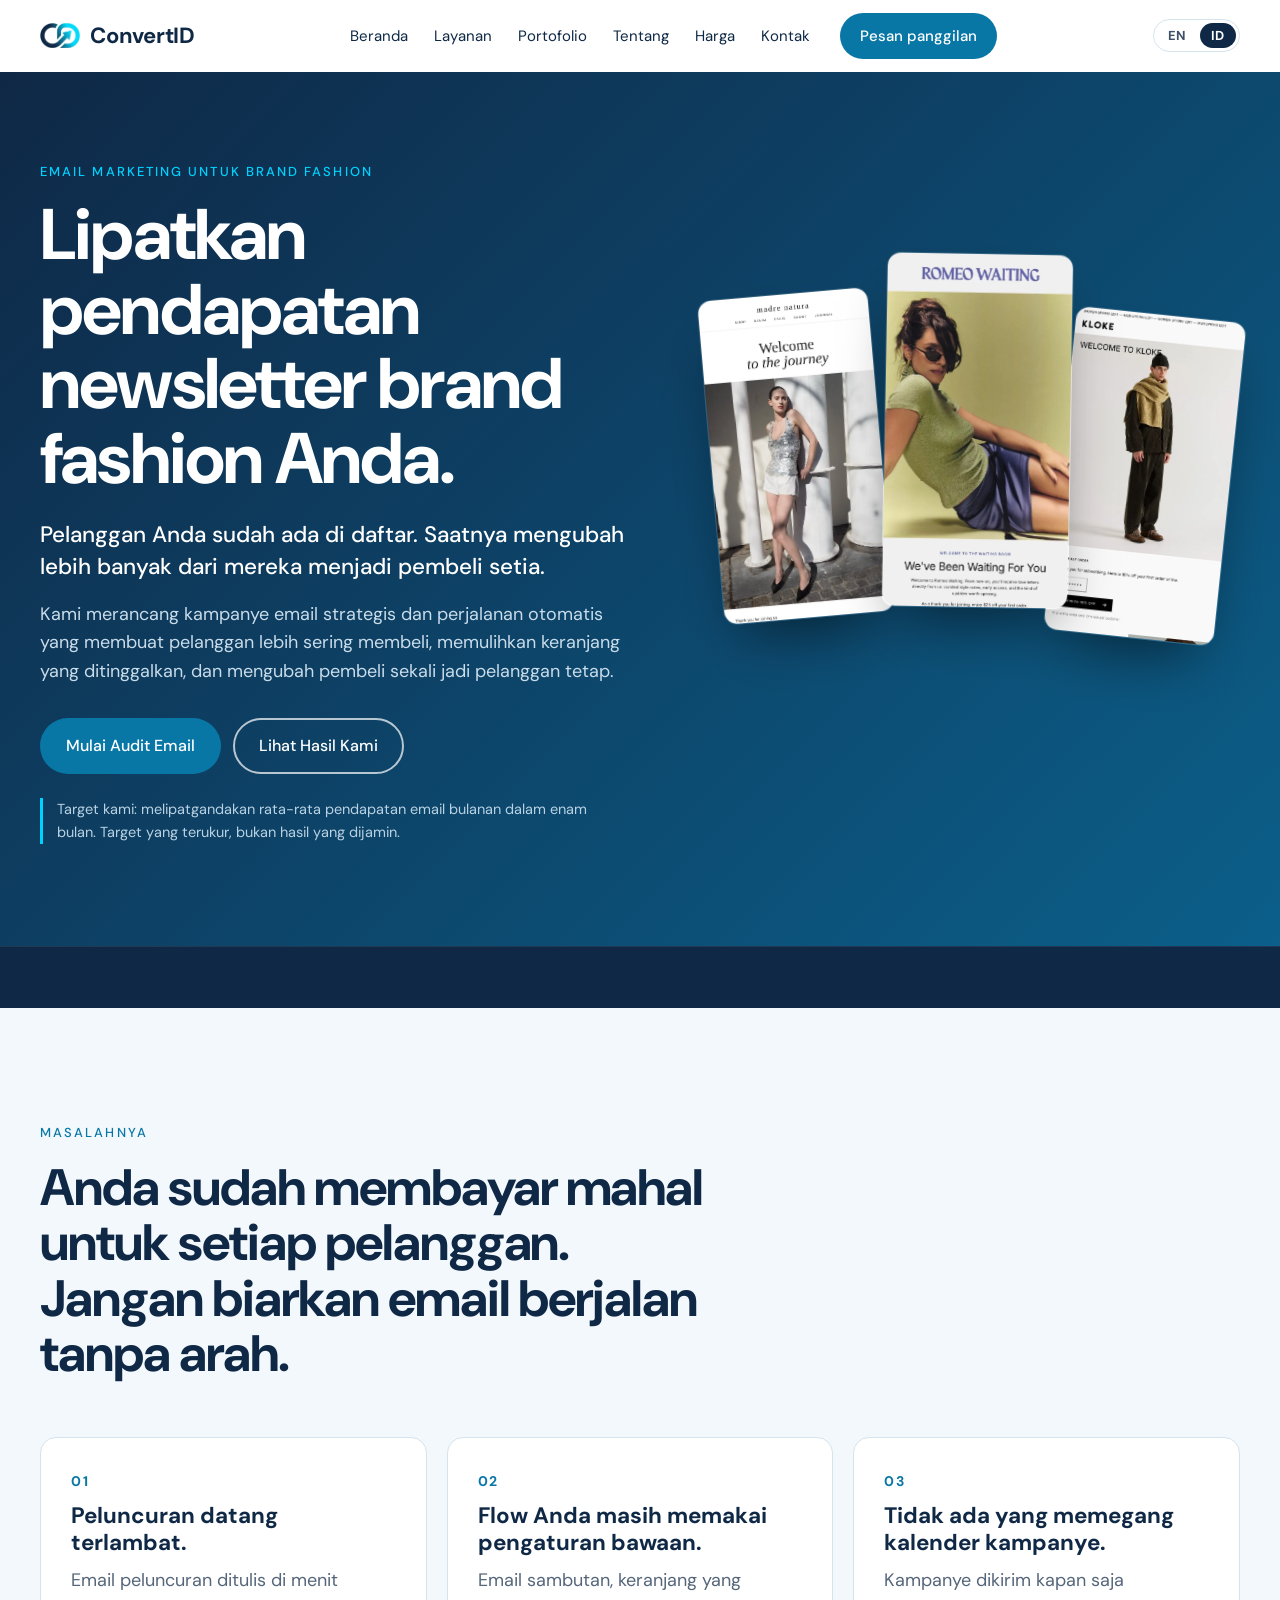
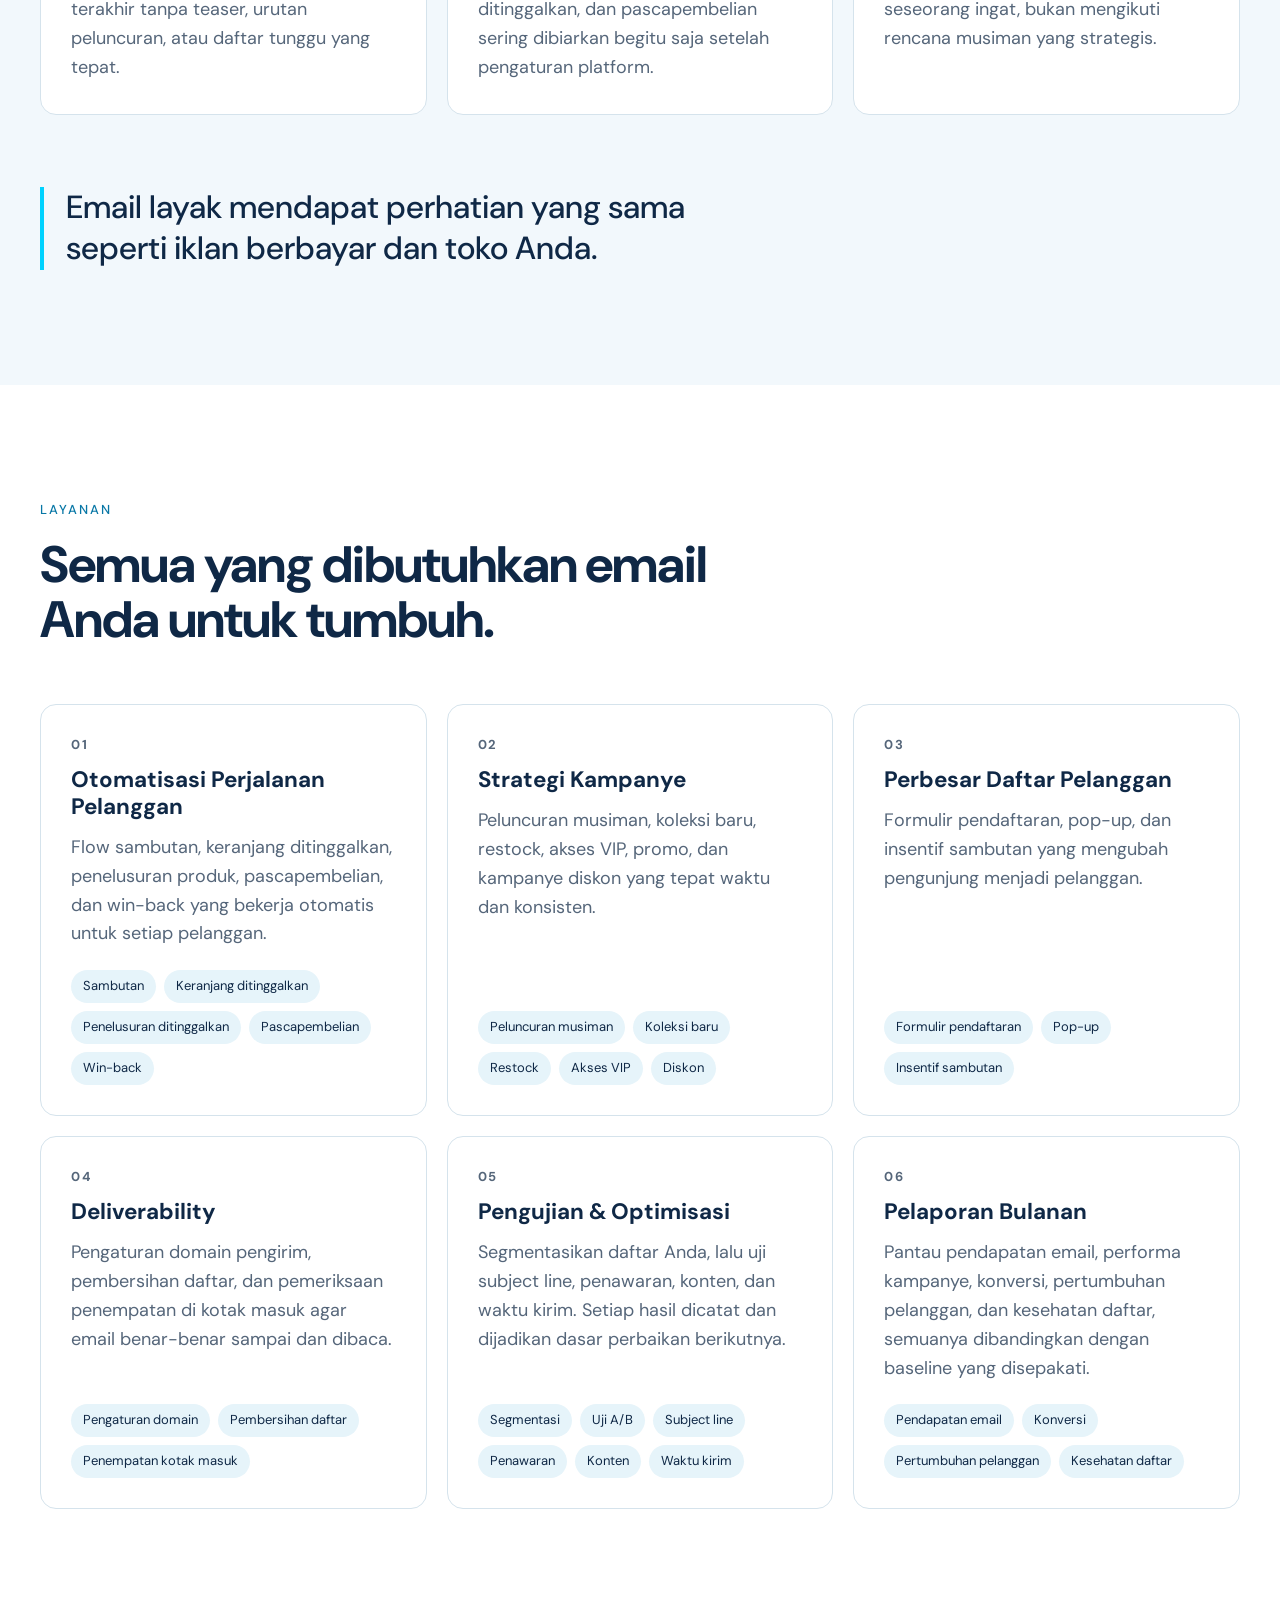
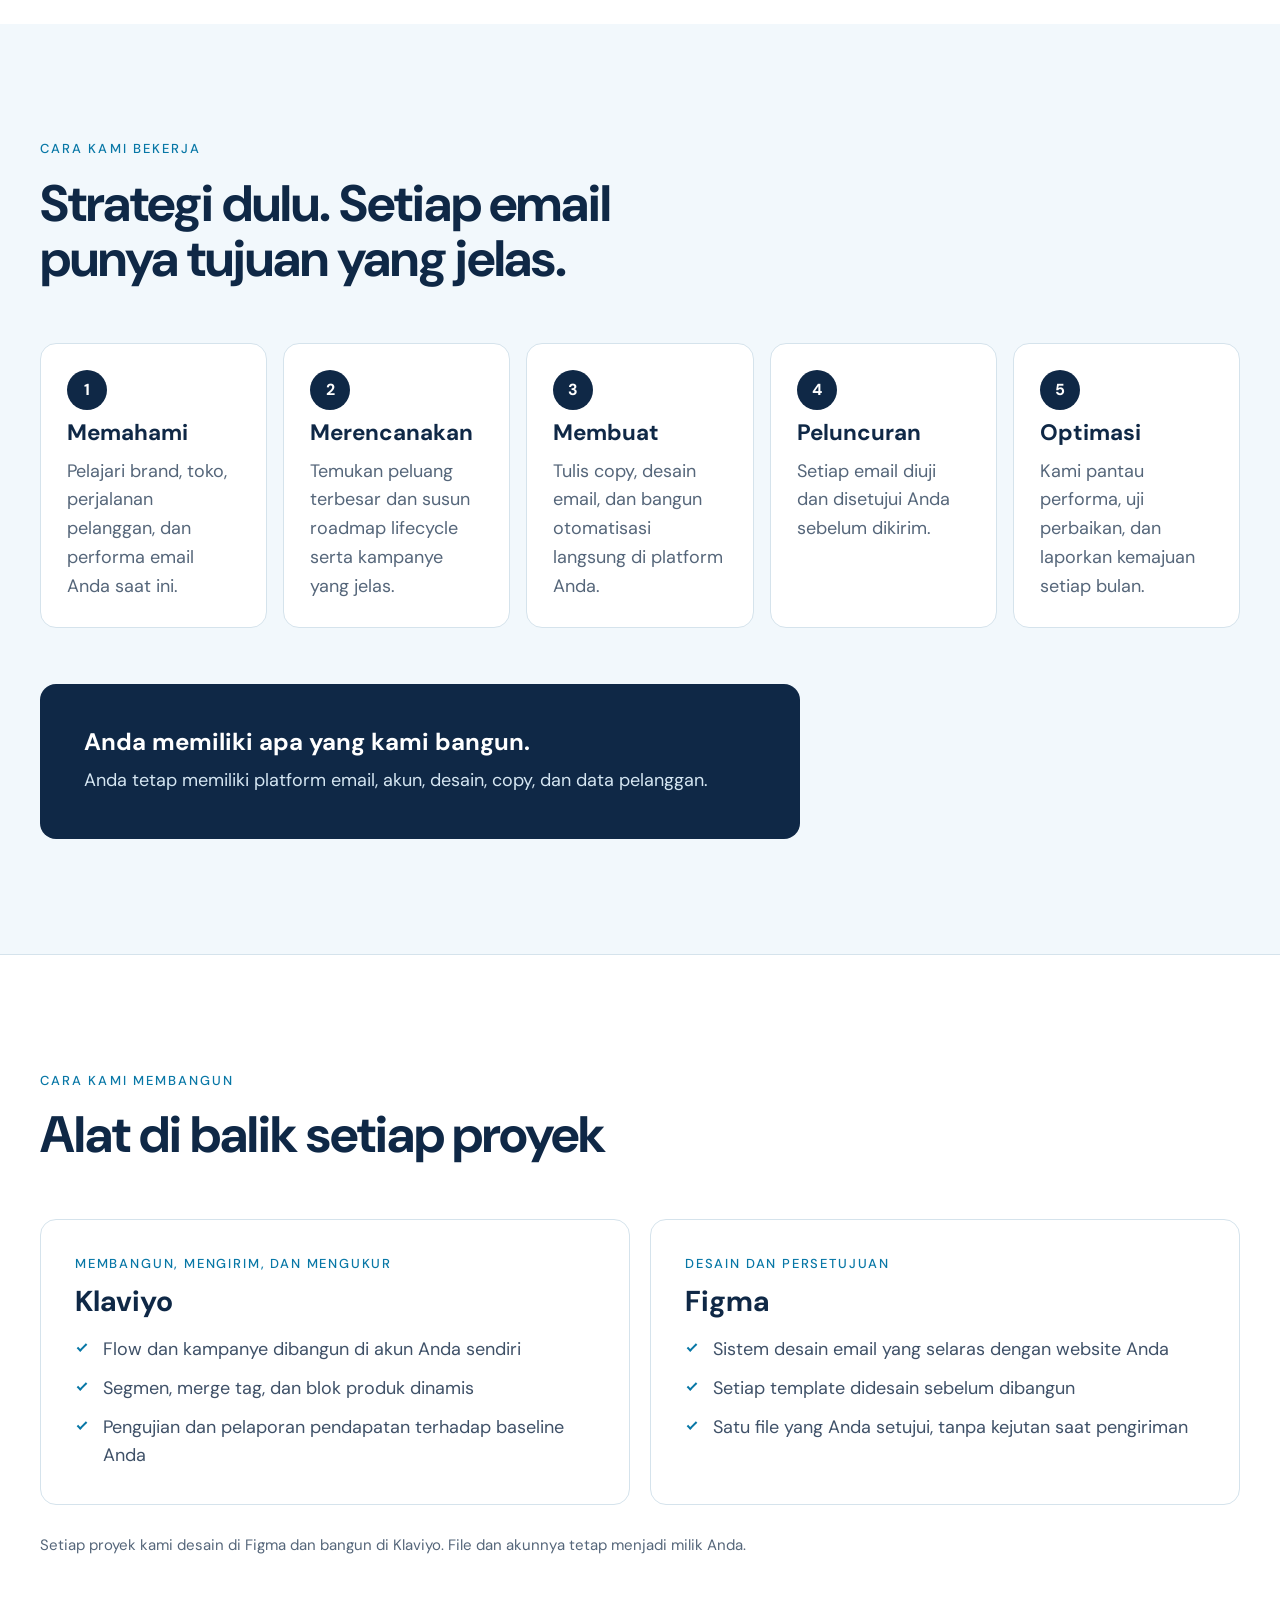
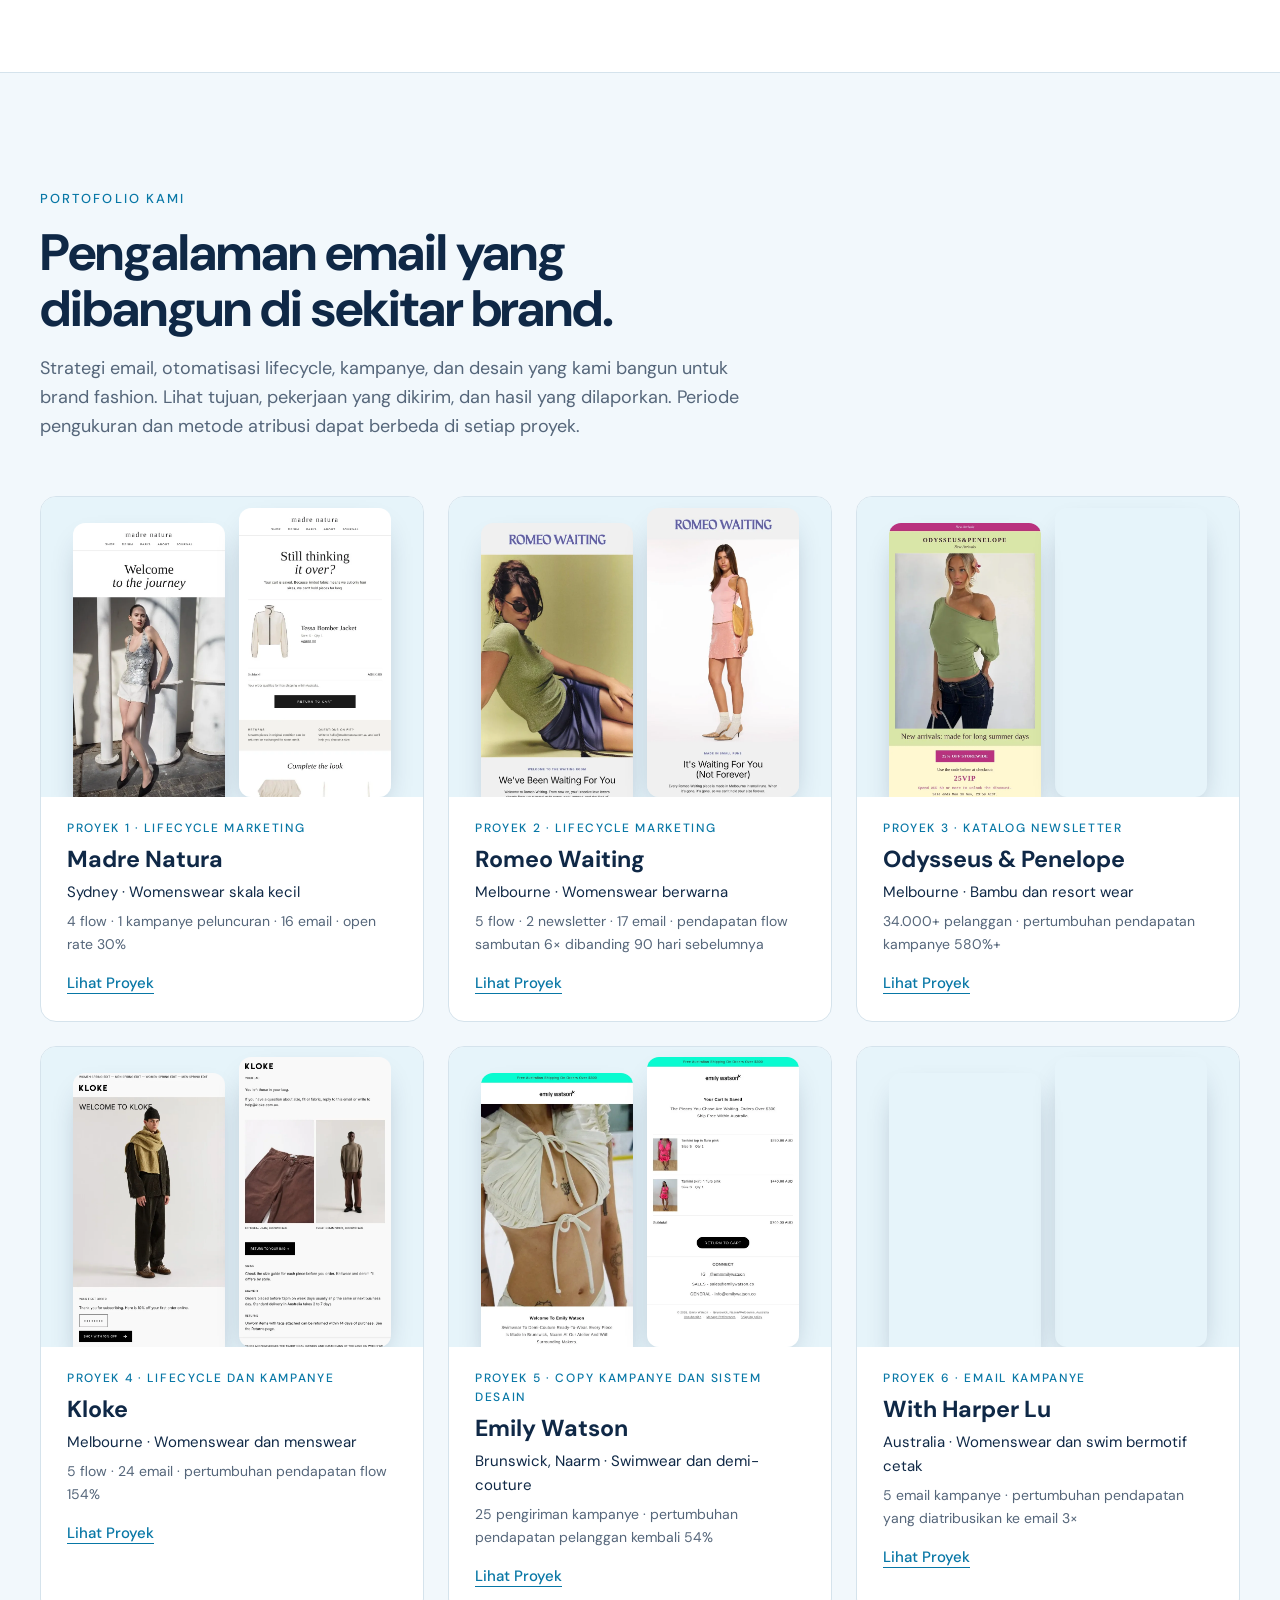
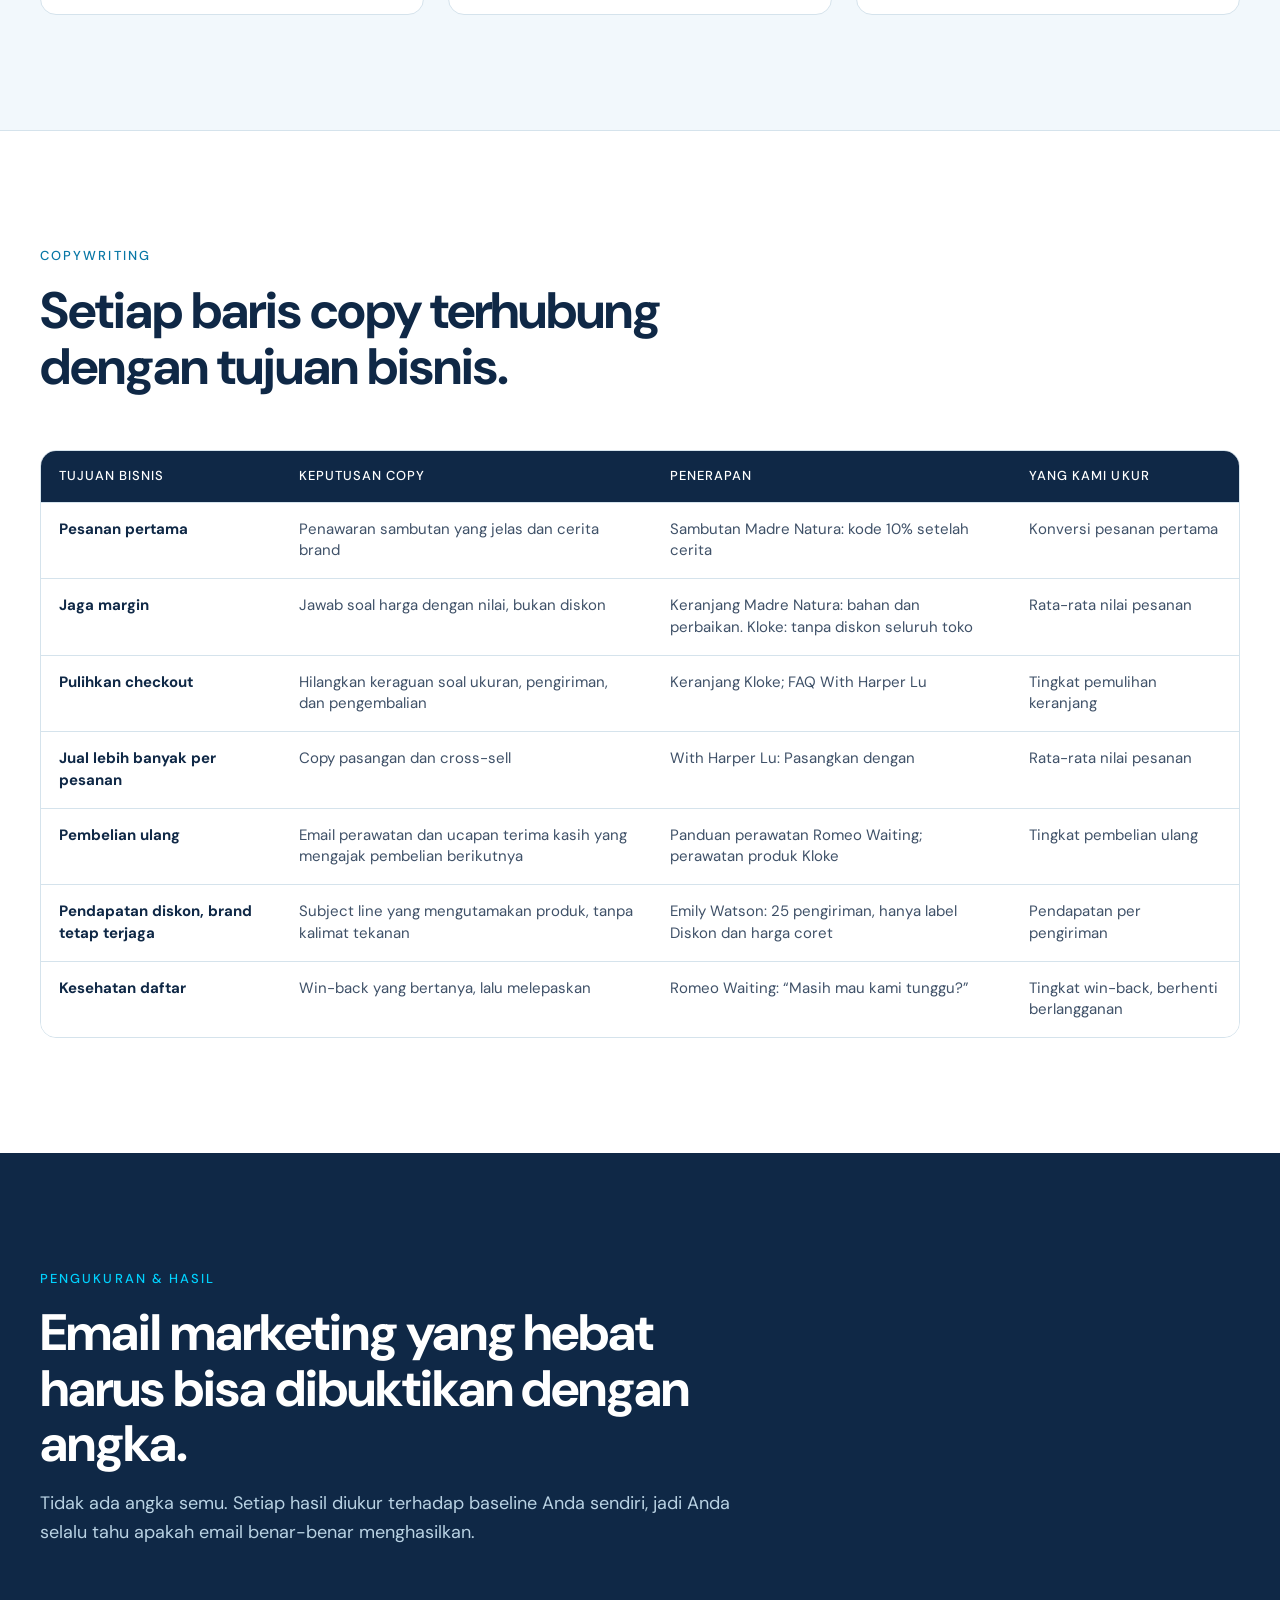
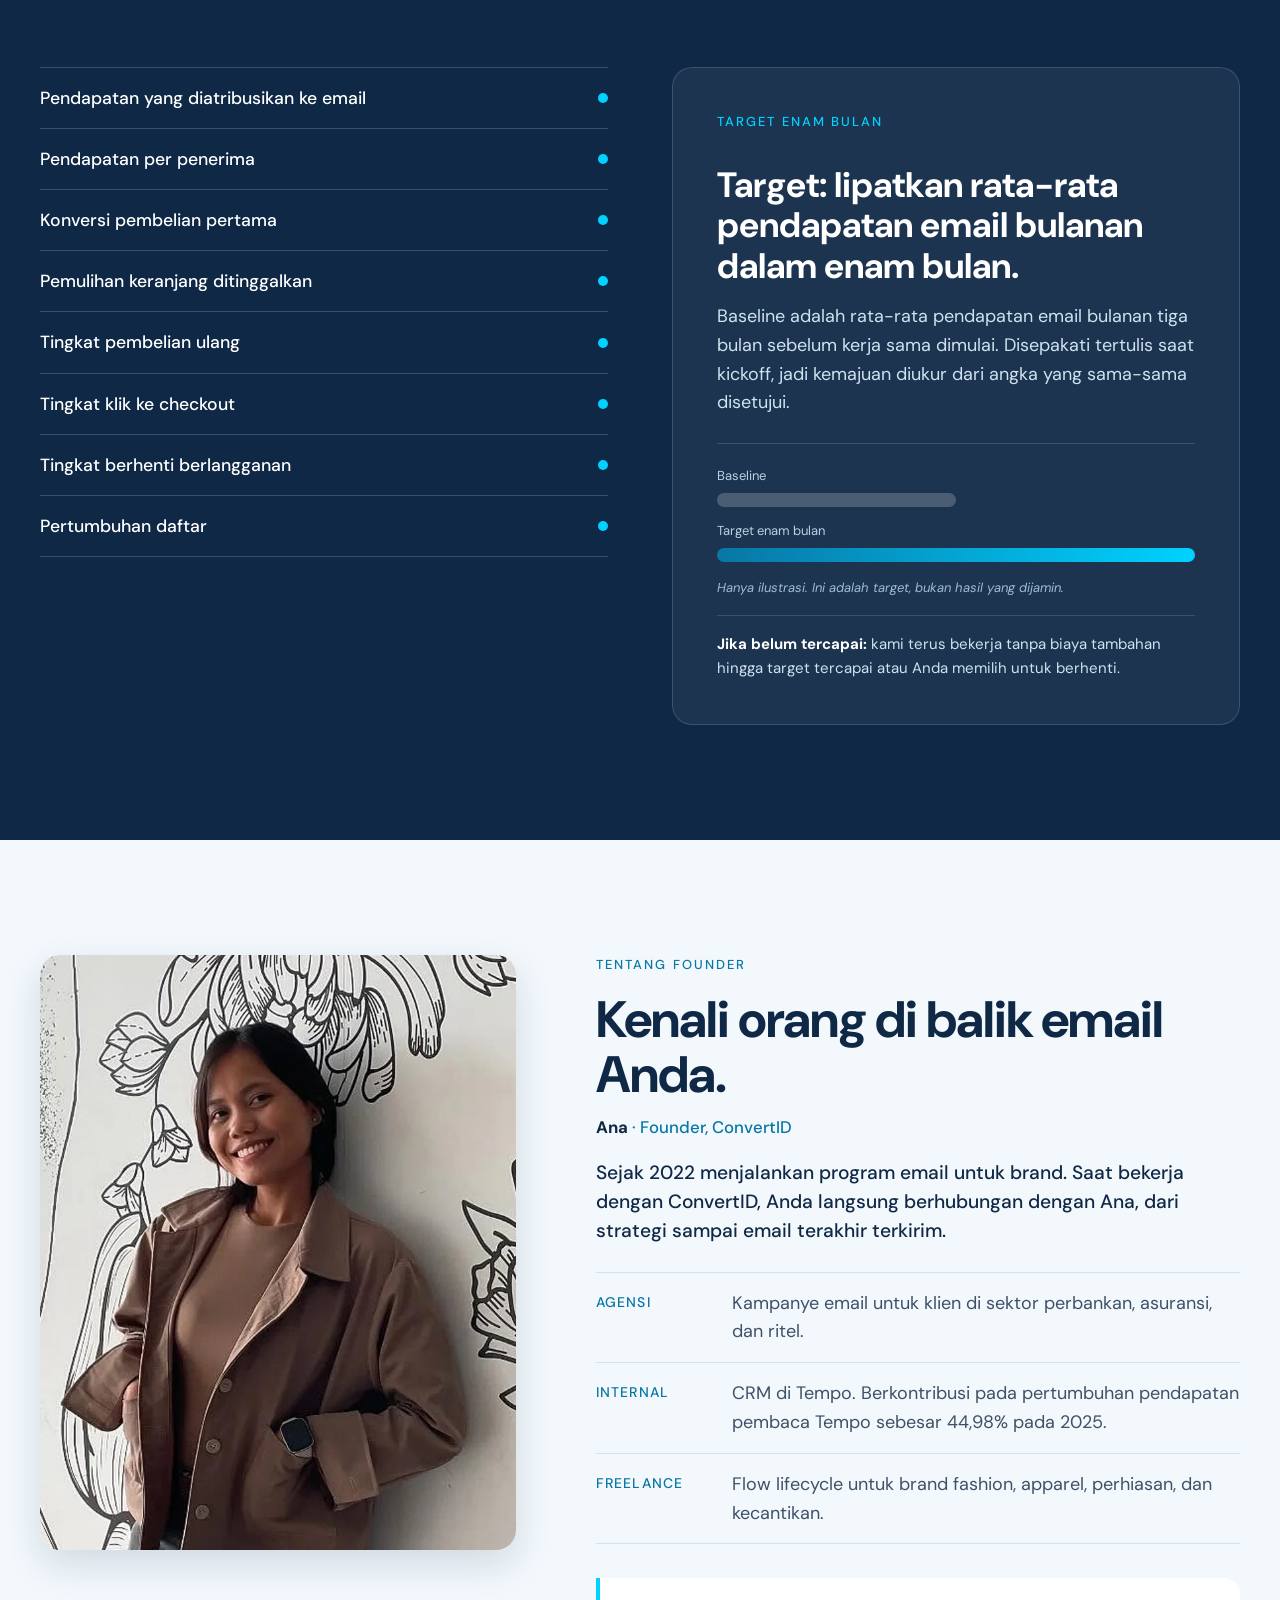
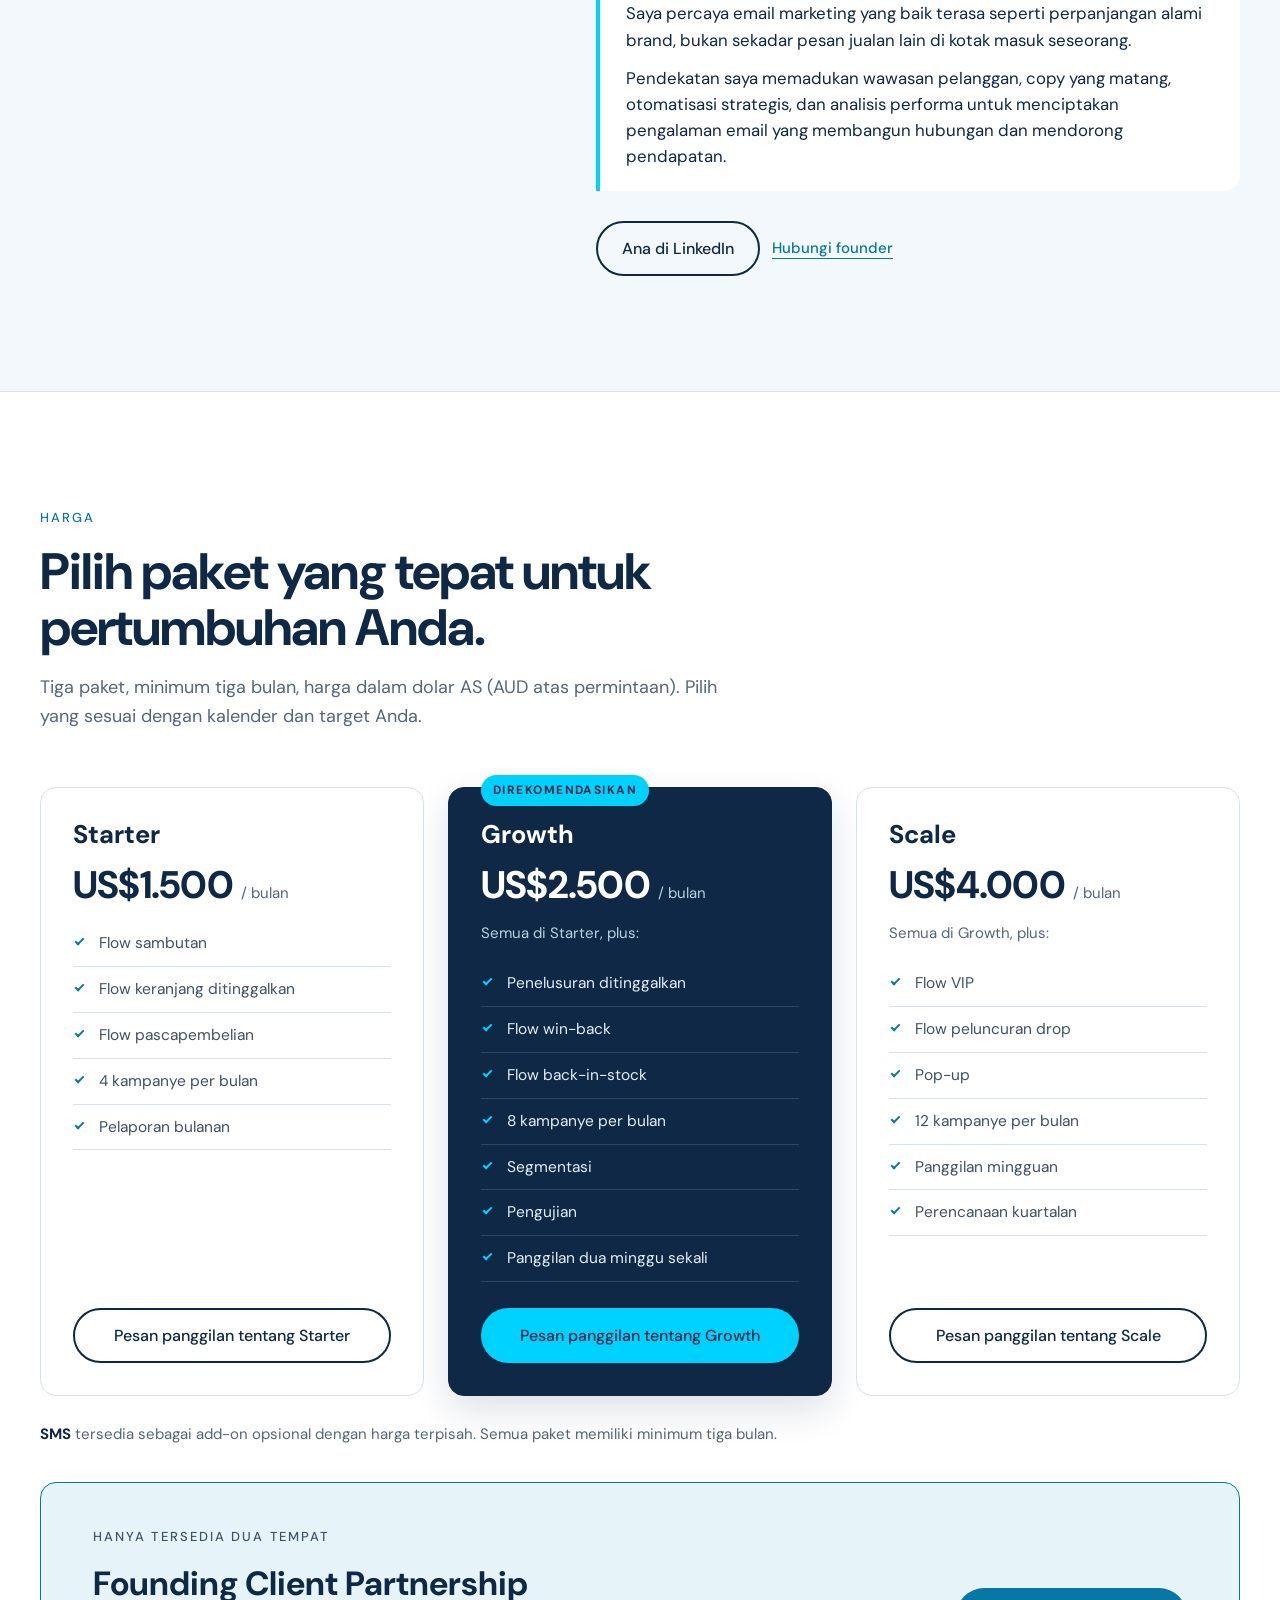
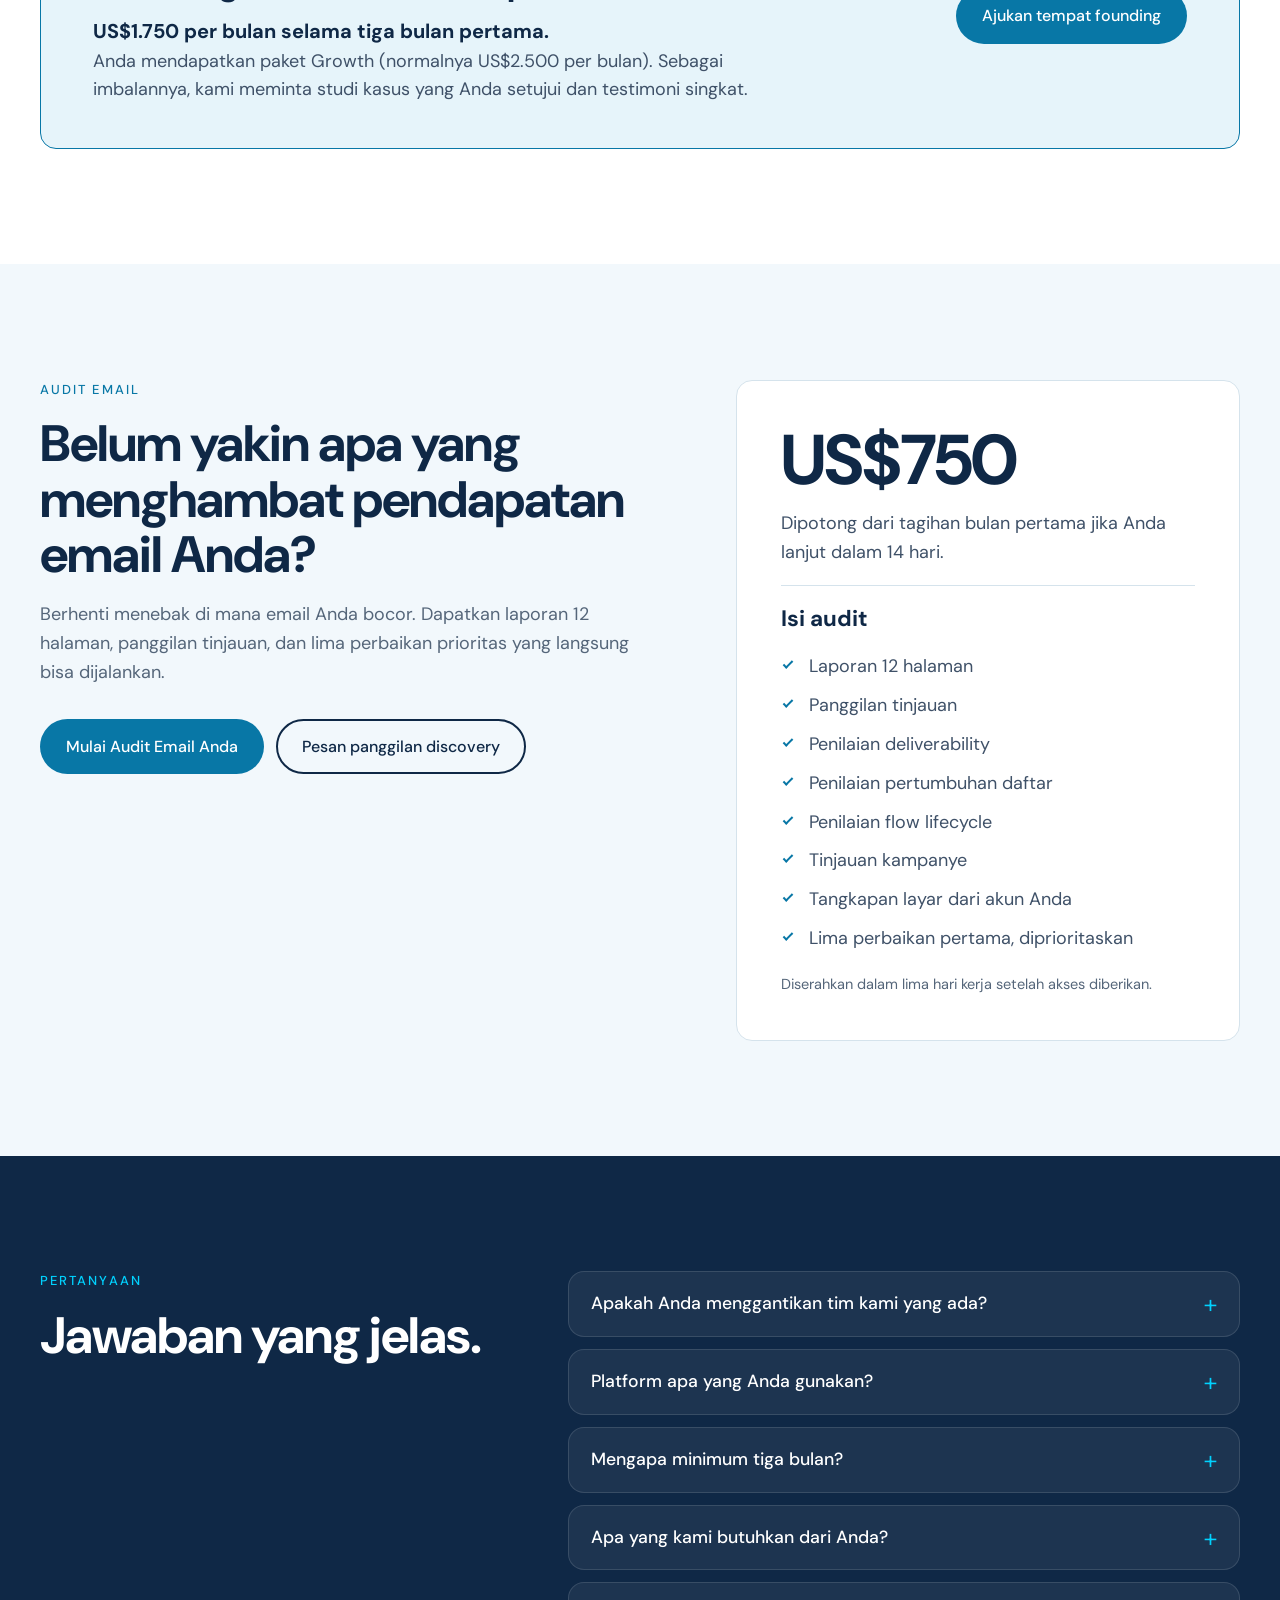
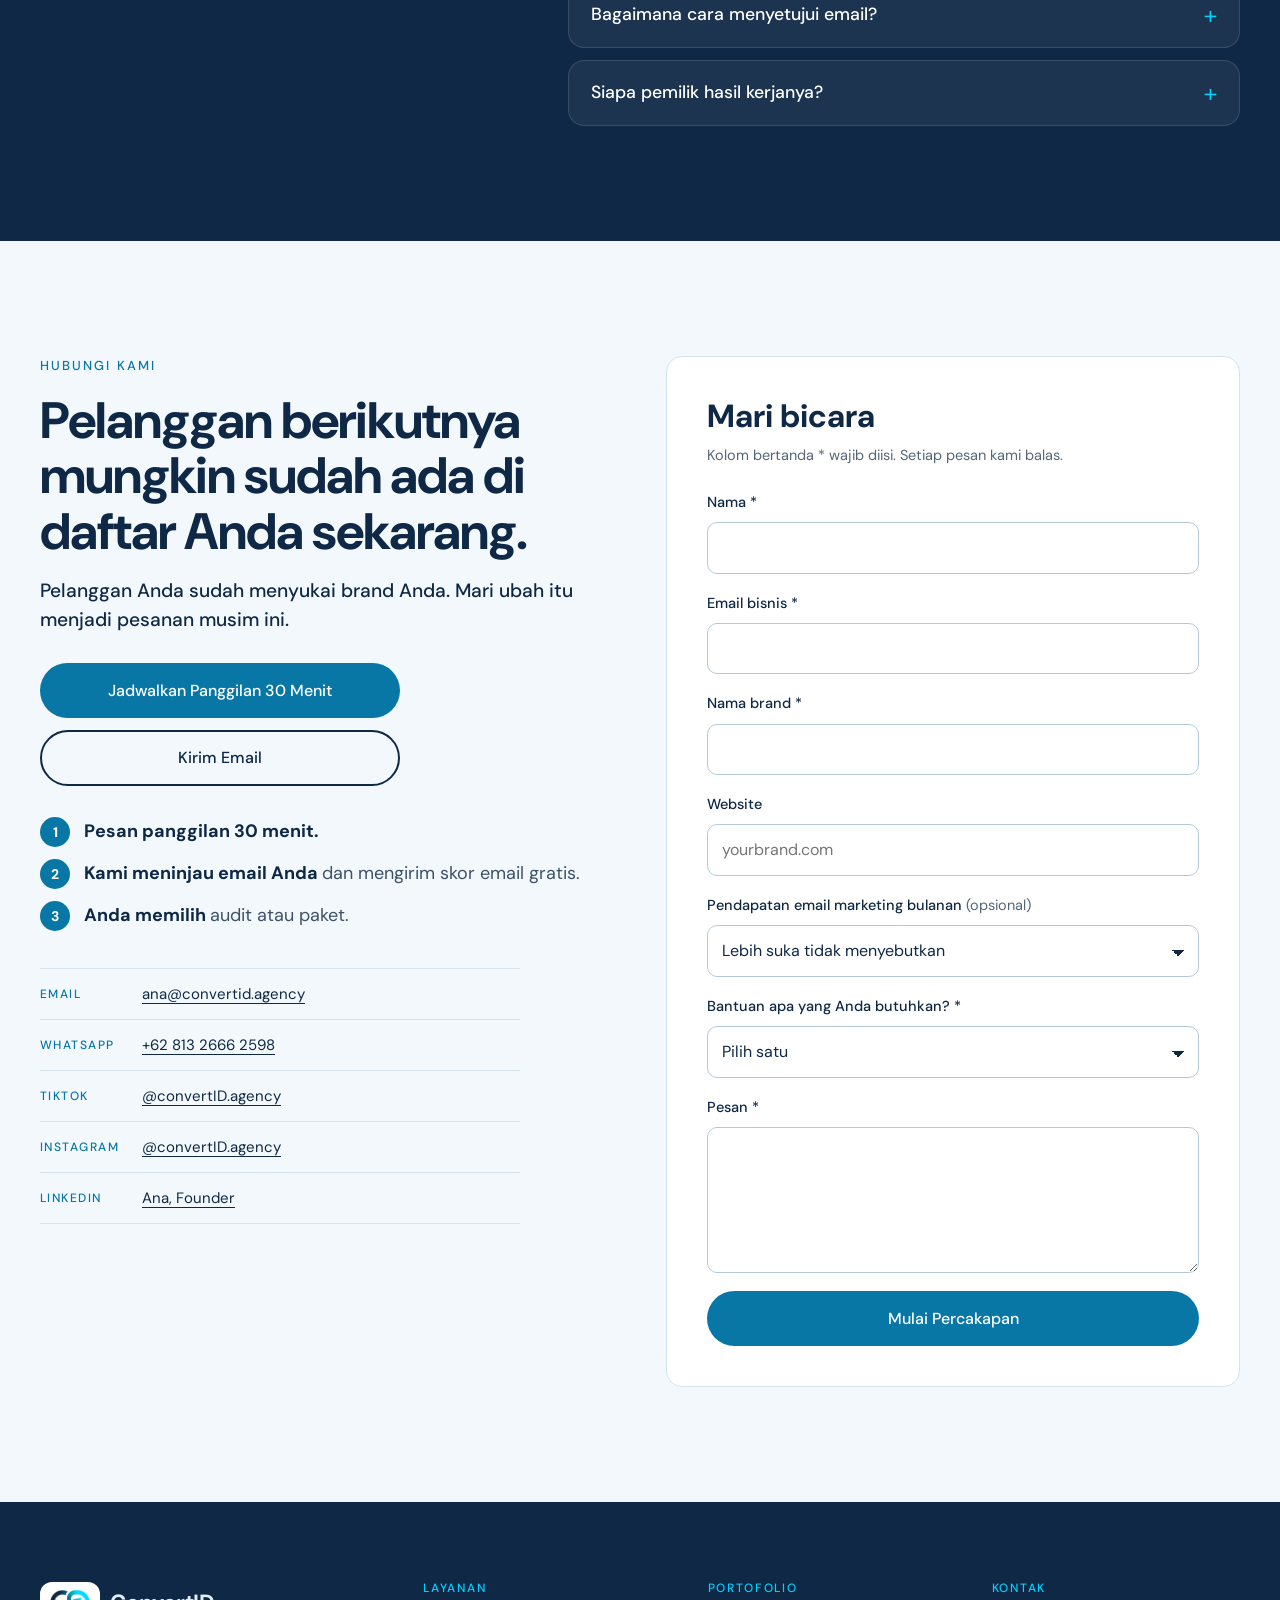
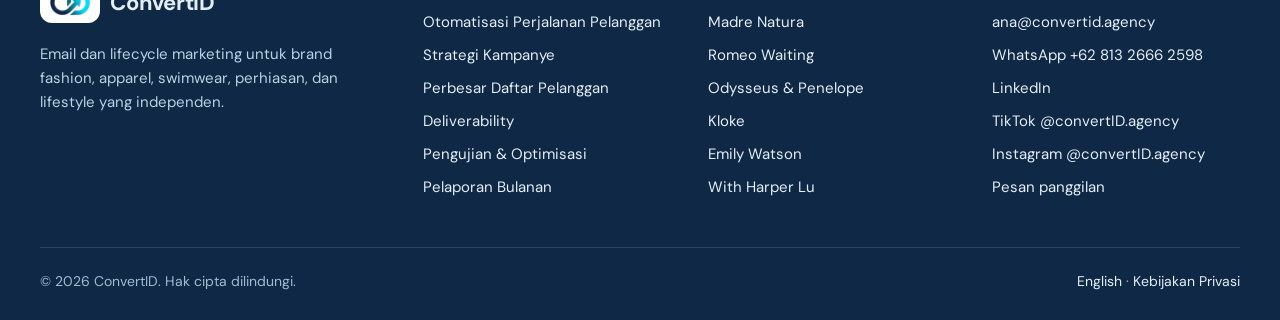
==== commit 71657bbc: "Prefill intro text in WhatsApp and email links WhatsApp and email links now open with a short intro " ====
--- a/id/index.html
+++ b/id/index.html
@@ -729,7 +729,7 @@
 
       <div class="cta-stack">
         <a class="btn btn-primary" href="https://calendly.com/anajumiati/30min" target="_blank" rel="noopener">Jadwalkan Panggilan 30 Menit</a>
-        <a class="btn btn-outline-dark" href="mailto:ana@convertid.agency">Kirim Email</a>
+        <a class="btn btn-outline-dark" href="mailto:ana@convertid.agency?subject=Pertanyaan%20tentang%20ConvertID&body=Halo%20Ana%2C%0A%0ASaya%20tertarik%20dengan%20layanan%20email%20marketing%20ConvertID%20untuk%20brand%20fashion%20saya.%20Bisakah%20kita%20berdiskusi%3F%0A%0ATerima%20kasih">Kirim Email</a>
       </div>
 
       <ol class="next-steps">
@@ -739,8 +739,8 @@
       </ol>
 
       <ul class="contact-links">
-        <li><span>Email</span><a href="mailto:ana@convertid.agency">ana@convertid.agency</a></li>
-        <li><span>WhatsApp</span><a href="https://wa.me/6281326662598" target="_blank" rel="noopener">+62 813 2666 2598</a></li>
+        <li><span>Email</span><a href="mailto:ana@convertid.agency?subject=Pertanyaan%20tentang%20ConvertID&body=Halo%20Ana%2C%0A%0ASaya%20tertarik%20dengan%20layanan%20email%20marketing%20ConvertID%20untuk%20brand%20fashion%20saya.%20Bisakah%20kita%20berdiskusi%3F%0A%0ATerima%20kasih">ana@convertid.agency</a></li>
+        <li><span>WhatsApp</span><a href="https://wa.me/6281326662598?text=Halo%20Ana%2C%20saya%20tertarik%20dengan%20layanan%20email%20marketing%20ConvertID%20untuk%20brand%20fashion%20saya.%20Bisakah%20kita%20berdiskusi%3F" target="_blank" rel="noopener">+62 813 2666 2598</a></li>
         <li><span>TikTok</span><a href="https://www.tiktok.com/@convertID.agency" target="_blank" rel="noopener">@convertID.agency</a></li>
         <li><span>Instagram</span><a href="https://www.instagram.com/convertid.agency/" target="_blank" rel="noopener">@convertID.agency</a></li>
         <li><span>LinkedIn</span><a href="https://linkedin.com/in/anajumiati/" target="_blank" rel="noopener">Ana, Founder</a></li>
@@ -865,8 +865,8 @@
     <div class="footer-col">
       <h4>Kontak</h4>
       <ul>
-        <li><a href="mailto:ana@convertid.agency">ana@convertid.agency</a></li>
-        <li><a href="https://wa.me/6281326662598" target="_blank" rel="noopener">WhatsApp +62 813 2666 2598</a></li>
+        <li><a href="mailto:ana@convertid.agency?subject=Pertanyaan%20tentang%20ConvertID&body=Halo%20Ana%2C%0A%0ASaya%20tertarik%20dengan%20layanan%20email%20marketing%20ConvertID%20untuk%20brand%20fashion%20saya.%20Bisakah%20kita%20berdiskusi%3F%0A%0ATerima%20kasih">ana@convertid.agency</a></li>
+        <li><a href="https://wa.me/6281326662598?text=Halo%20Ana%2C%20saya%20tertarik%20dengan%20layanan%20email%20marketing%20ConvertID%20untuk%20brand%20fashion%20saya.%20Bisakah%20kita%20berdiskusi%3F" target="_blank" rel="noopener">WhatsApp +62 813 2666 2598</a></li>
         <li><a href="https://linkedin.com/in/anajumiati/" target="_blank" rel="noopener">LinkedIn</a></li>
         <li><a href="https://www.tiktok.com/@convertID.agency" target="_blank" rel="noopener">TikTok @convertID.agency</a></li>
         <li><a href="https://www.instagram.com/convertid.agency/" target="_blank" rel="noopener">Instagram @convertID.agency</a></li>
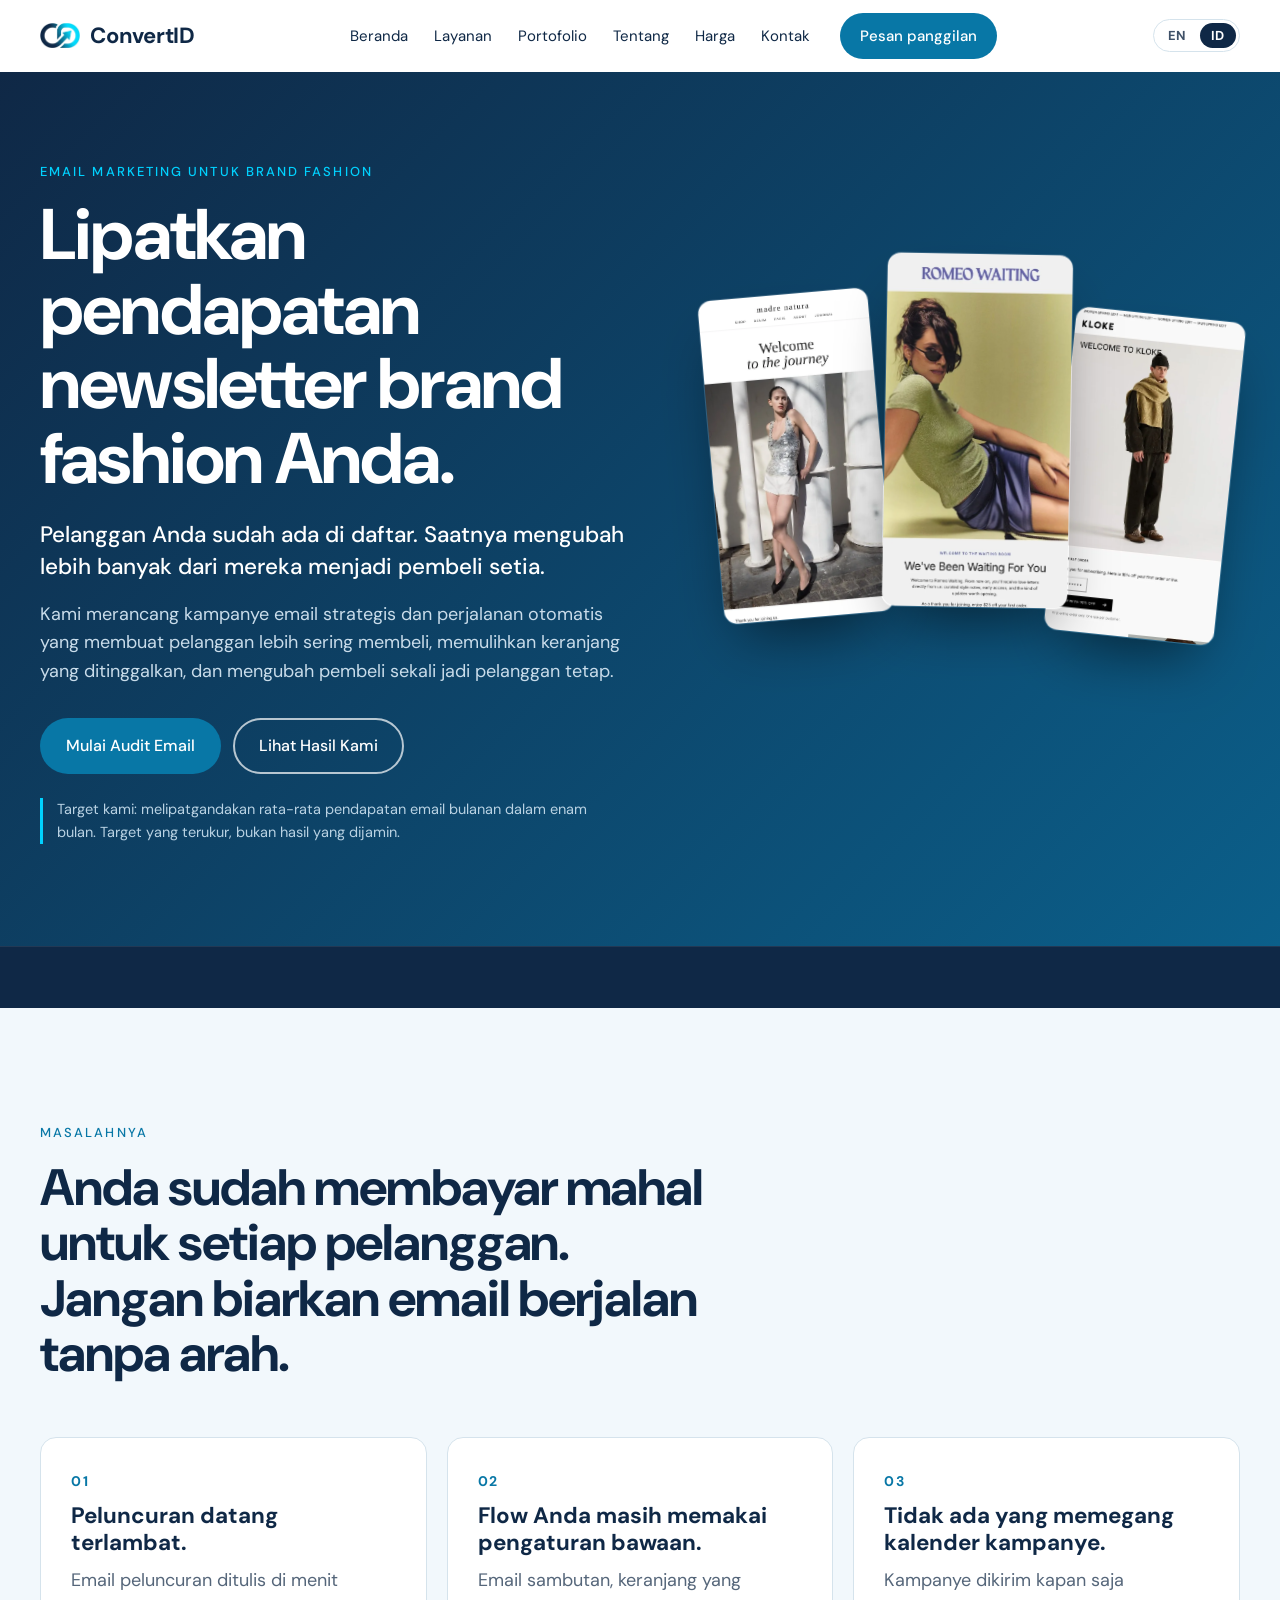
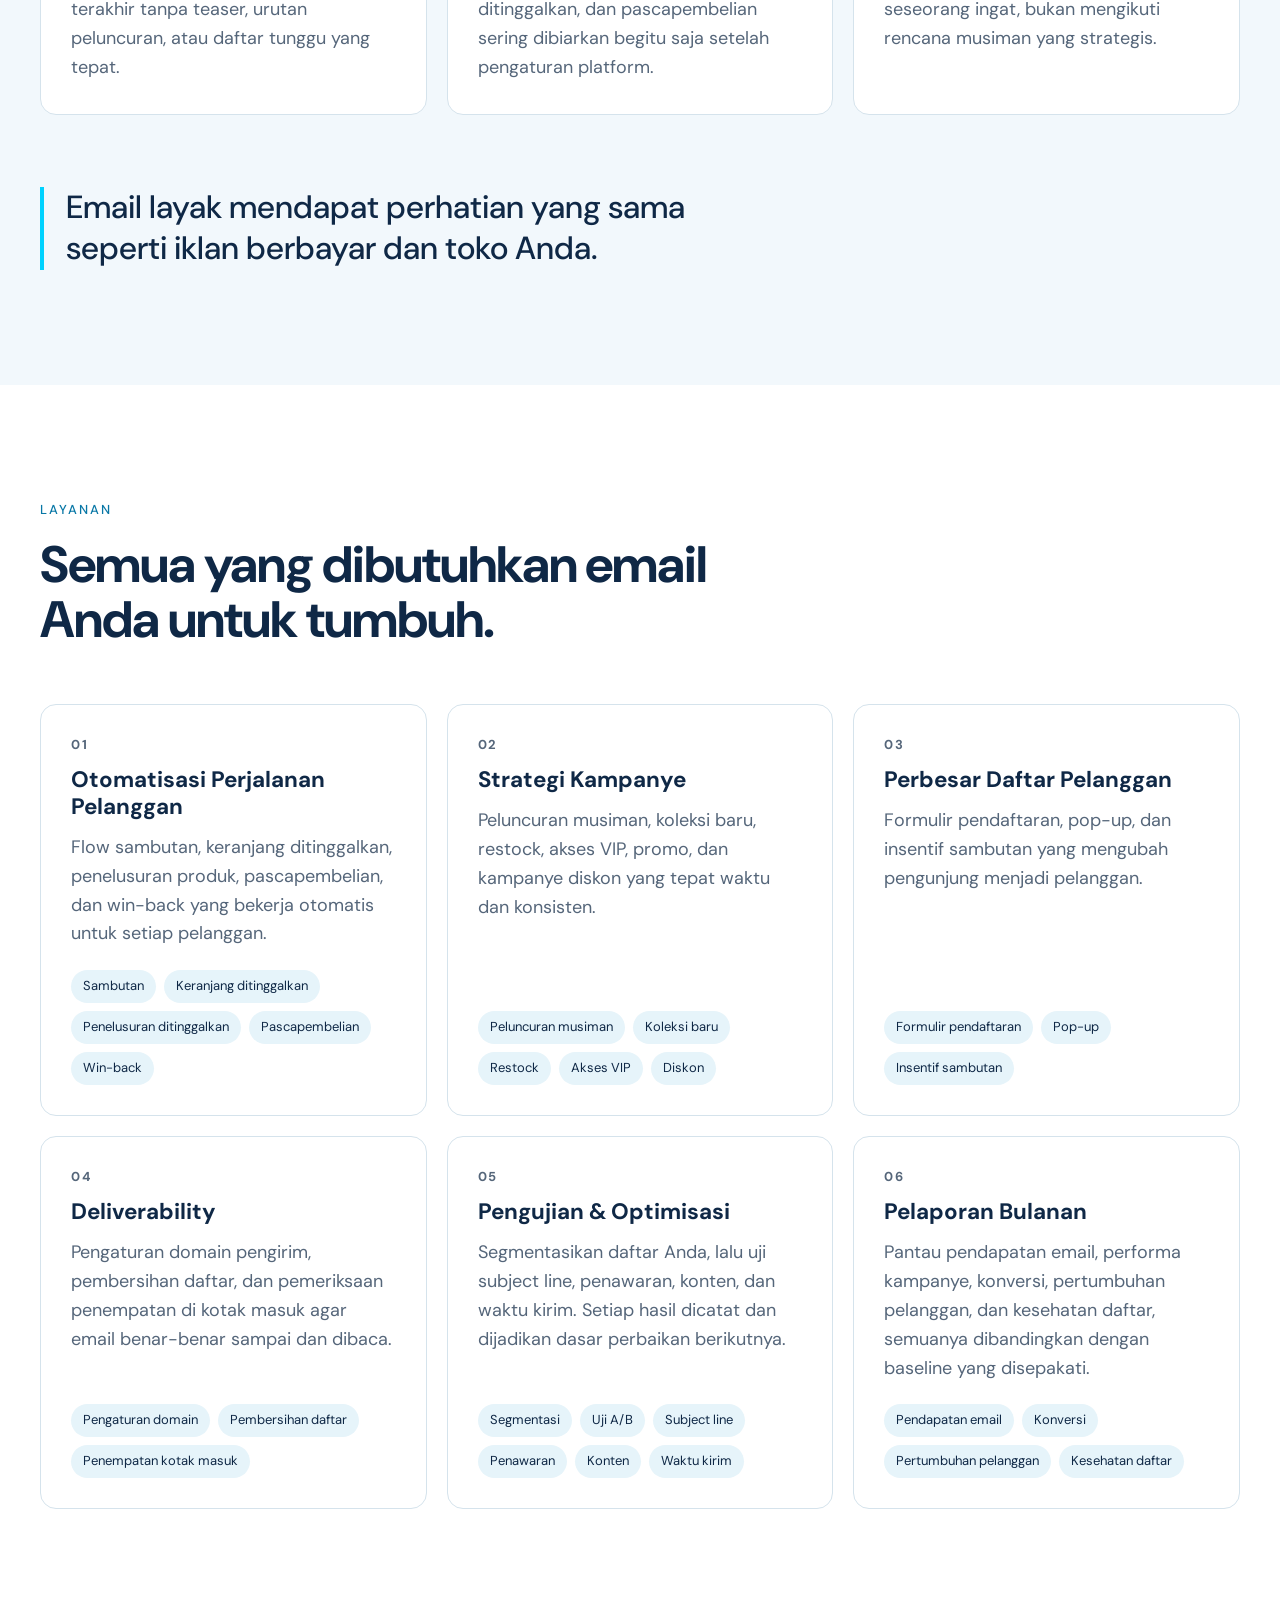
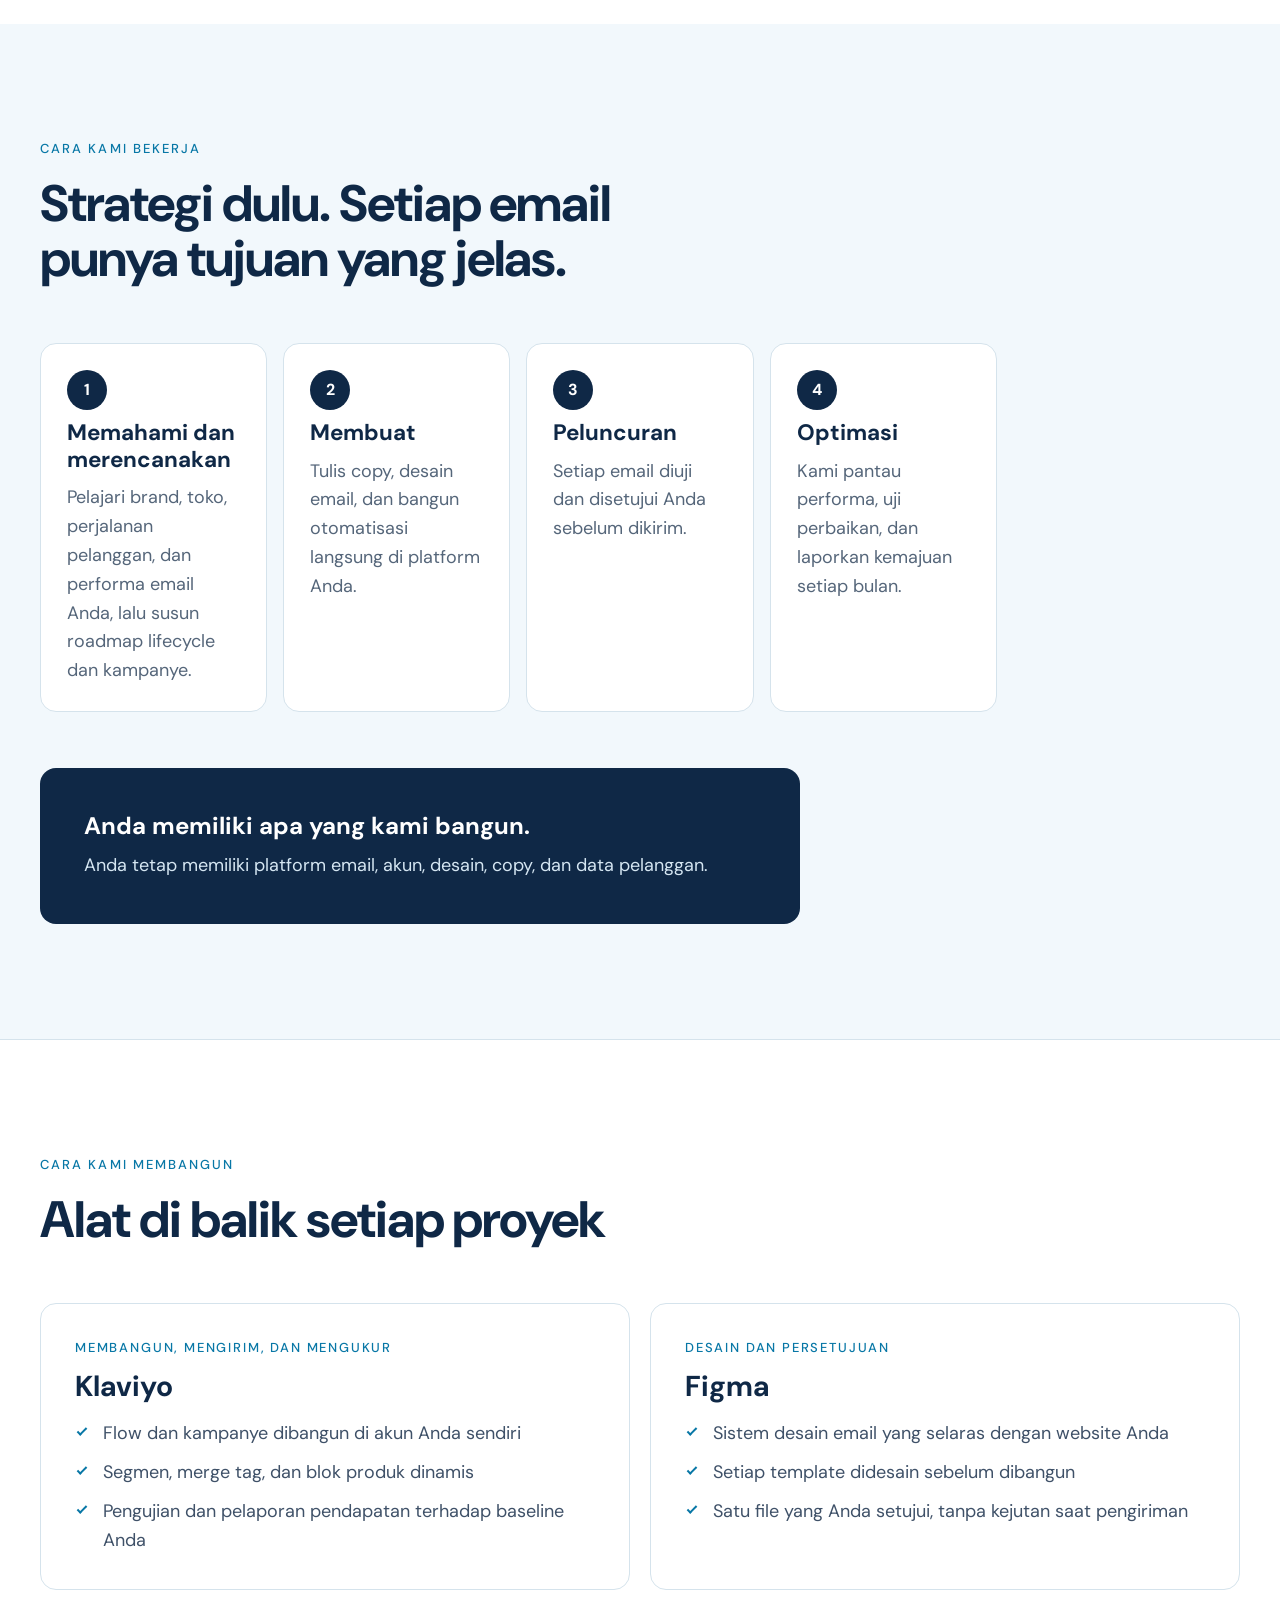
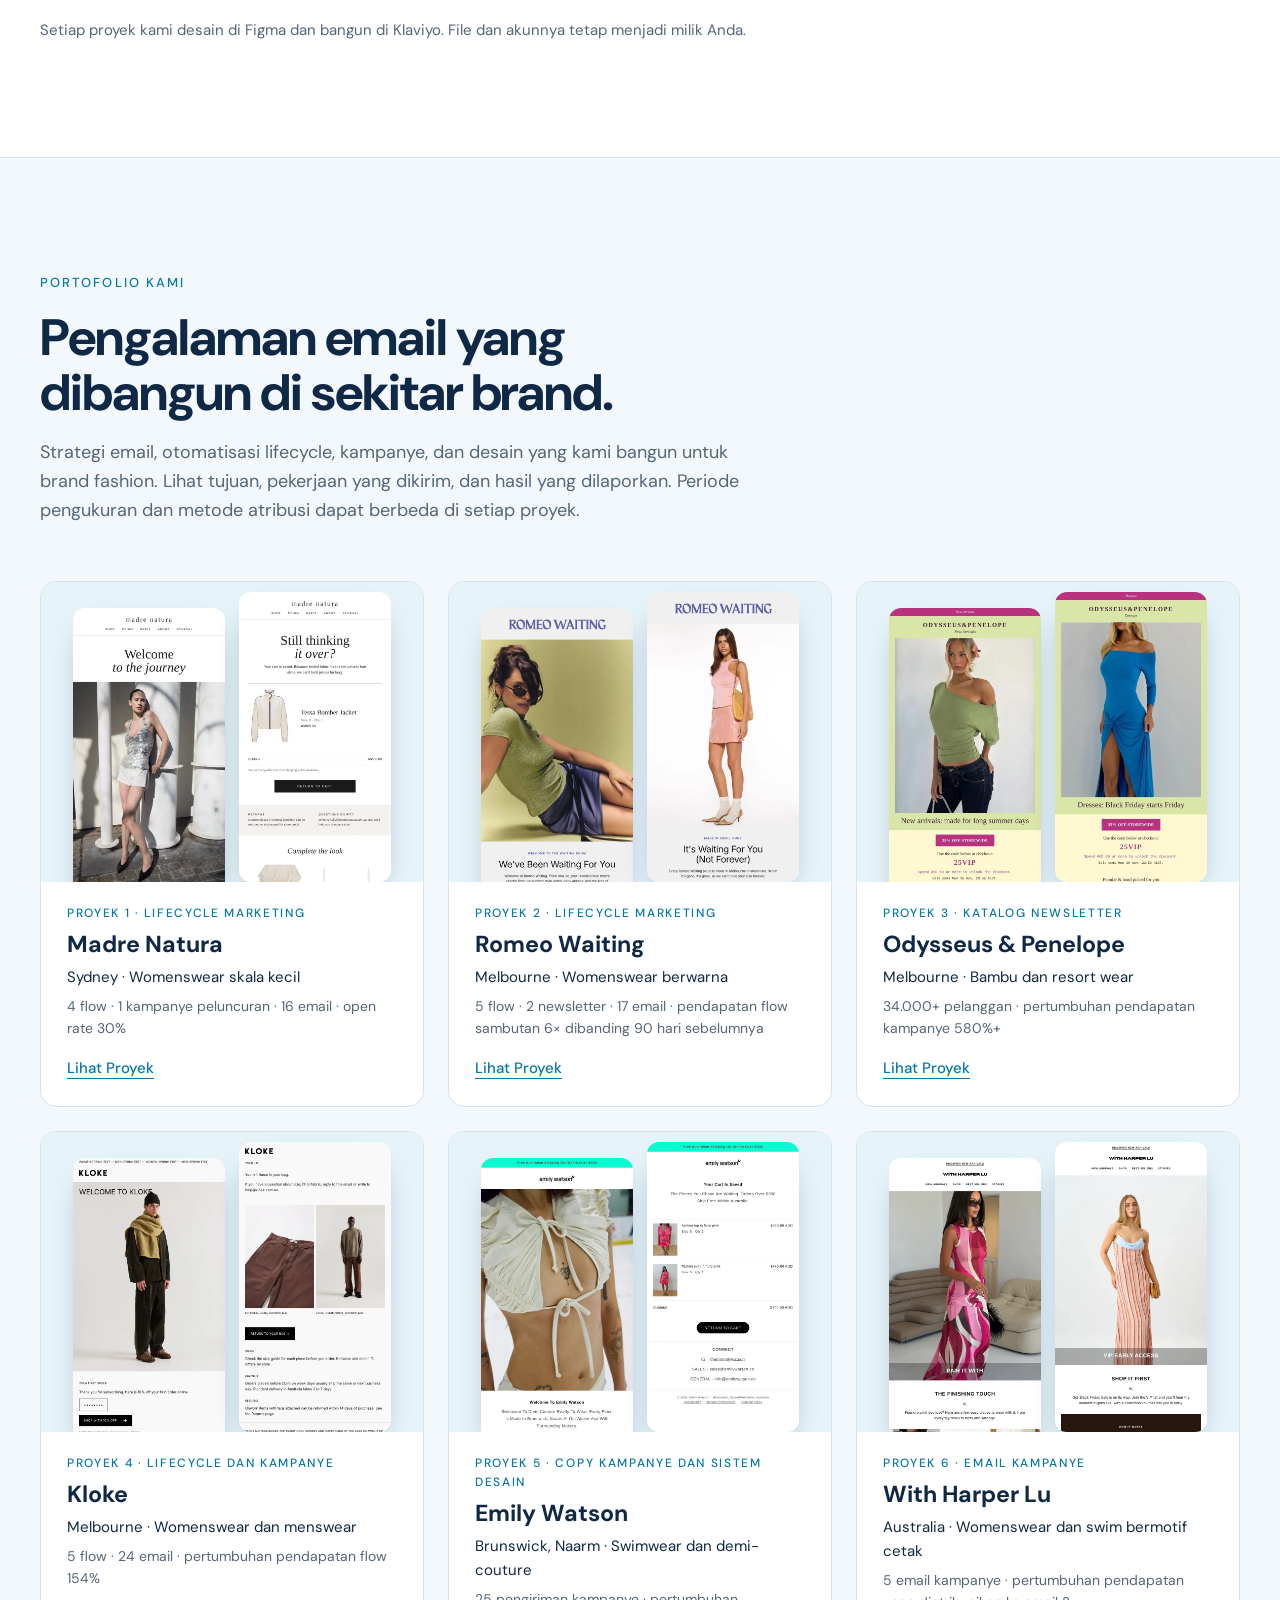
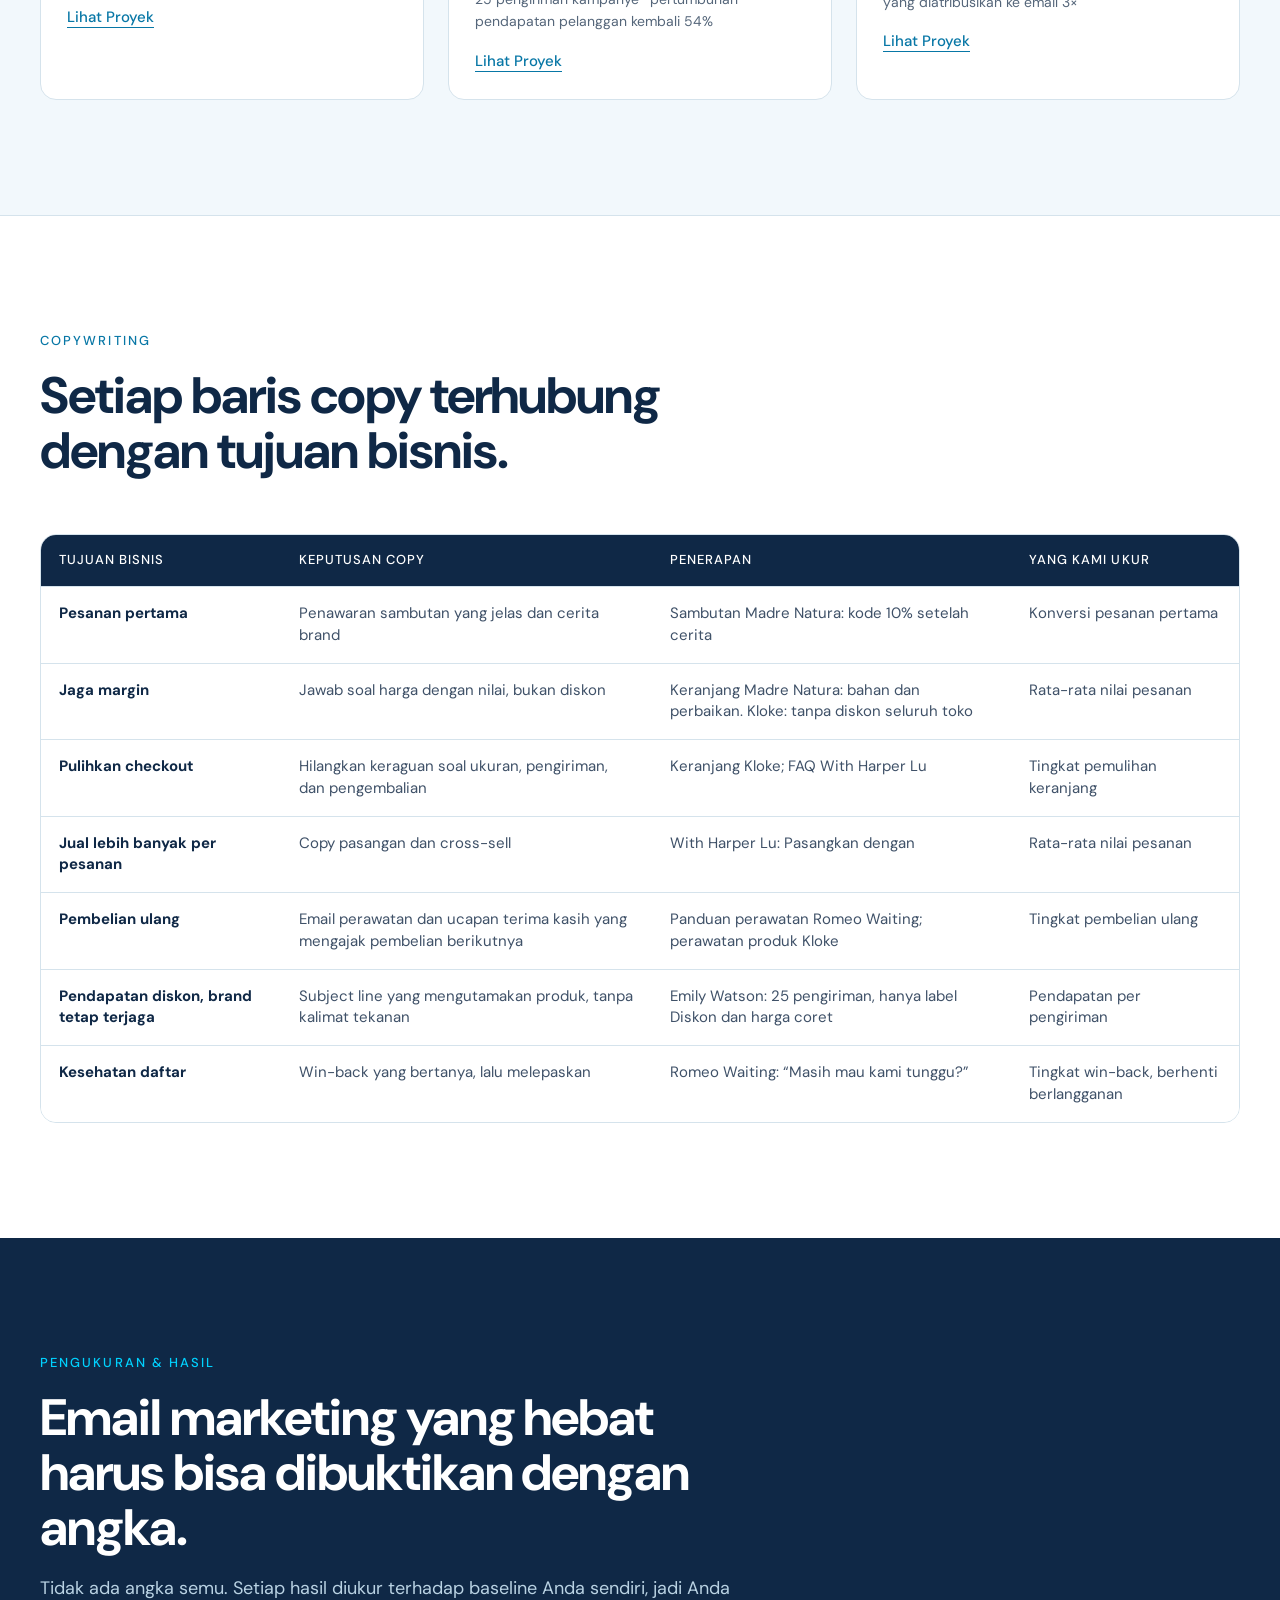
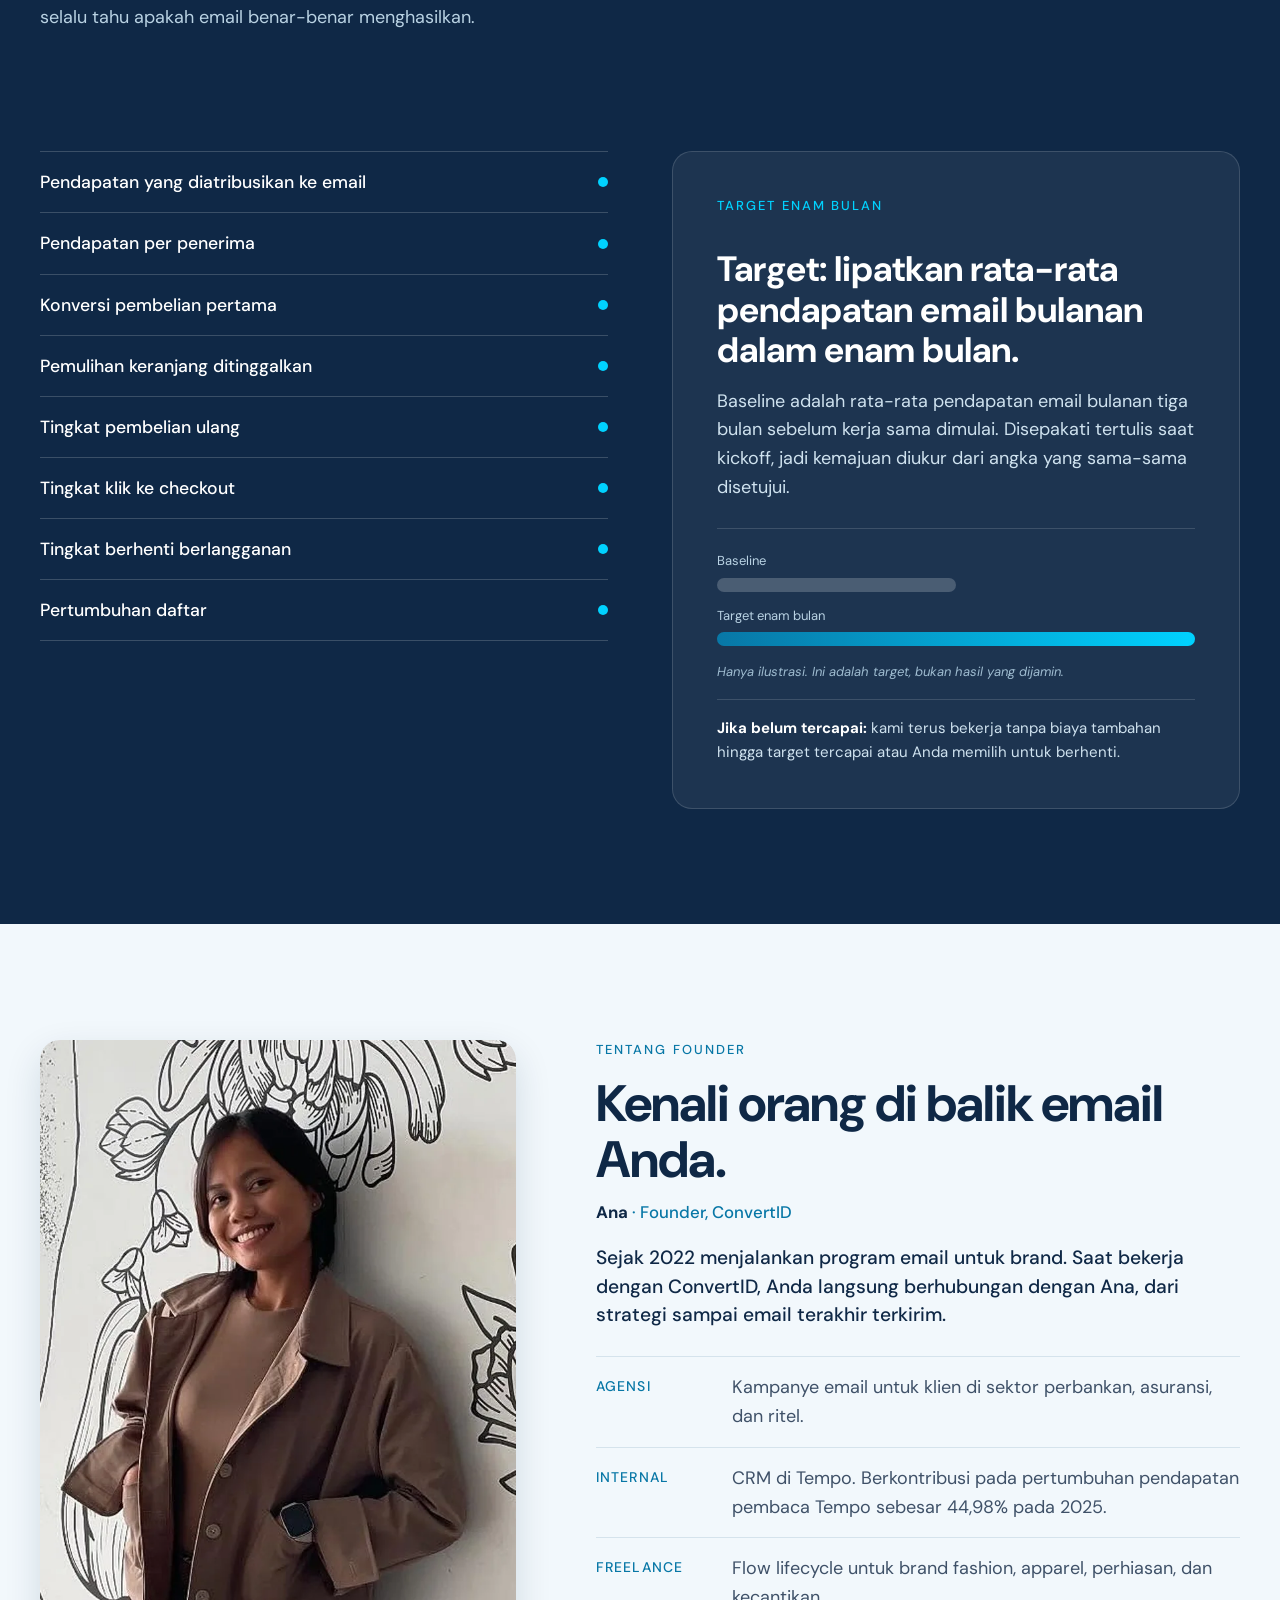
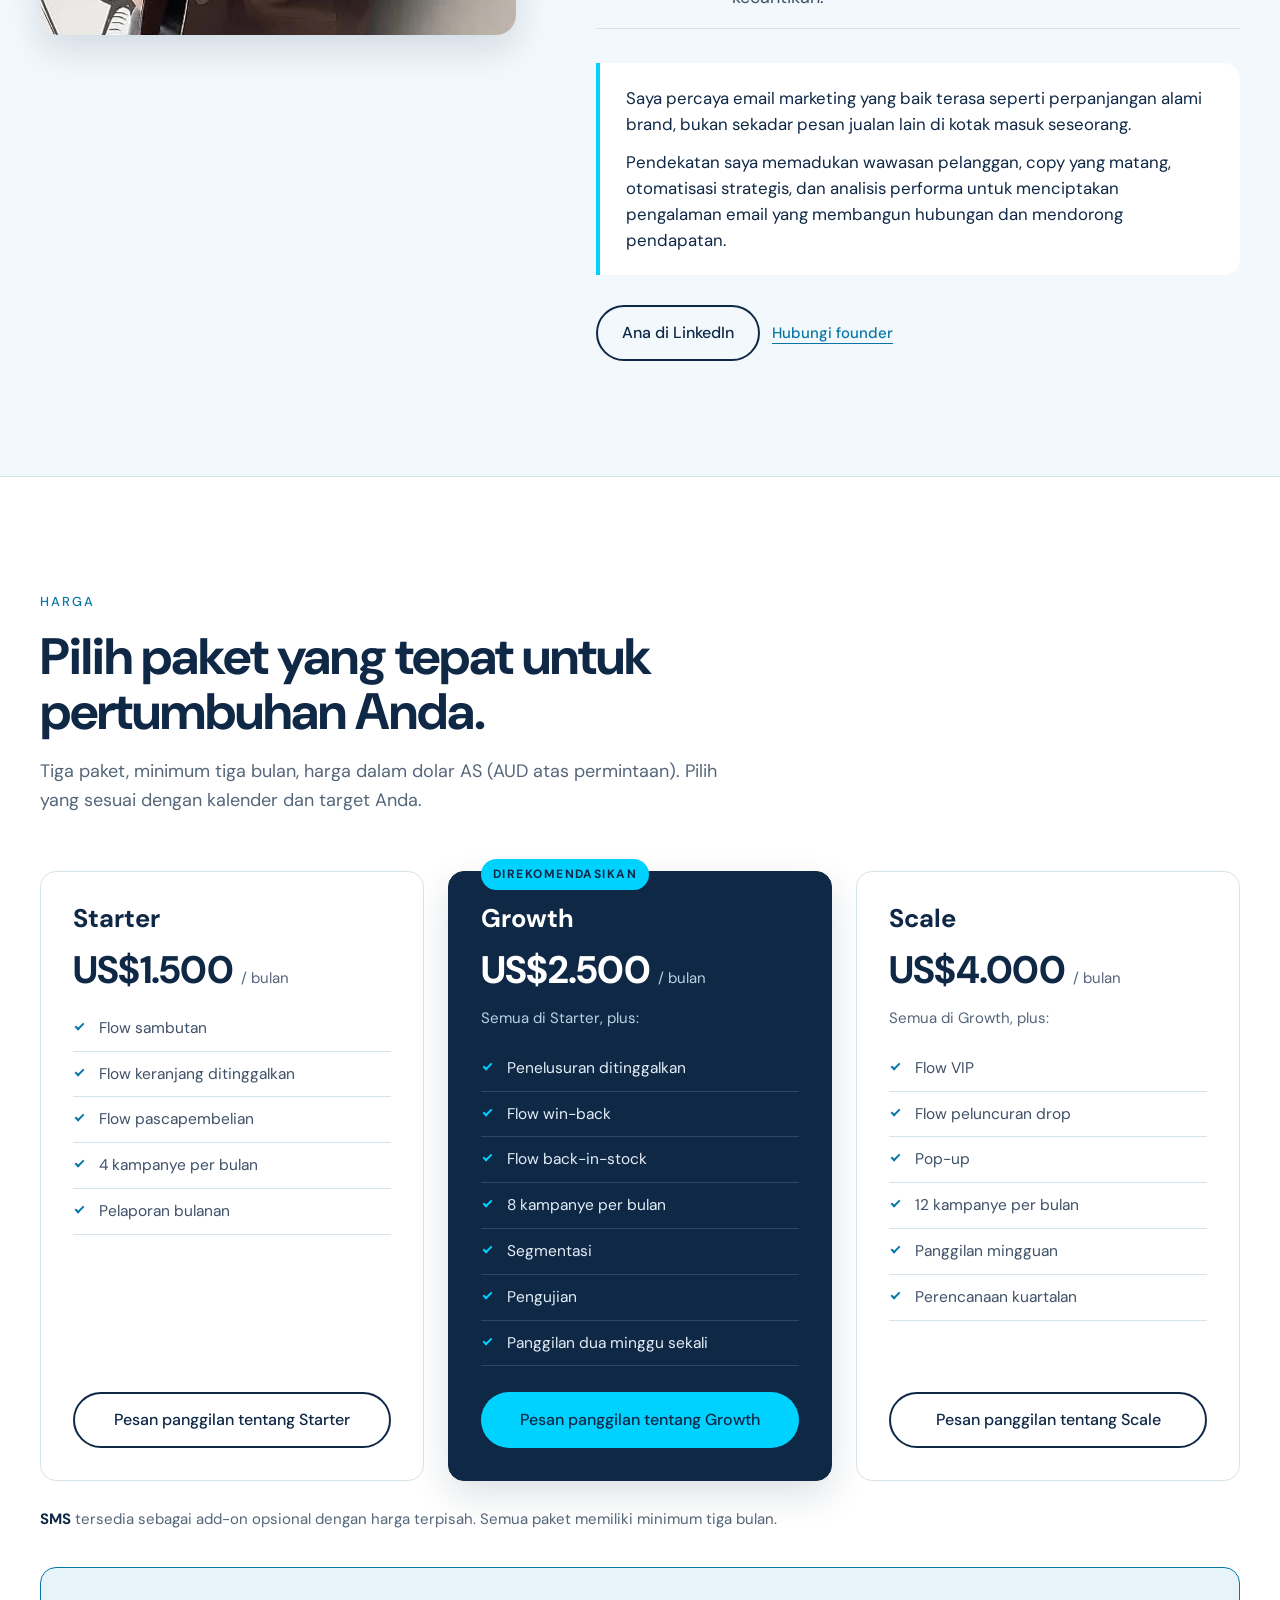
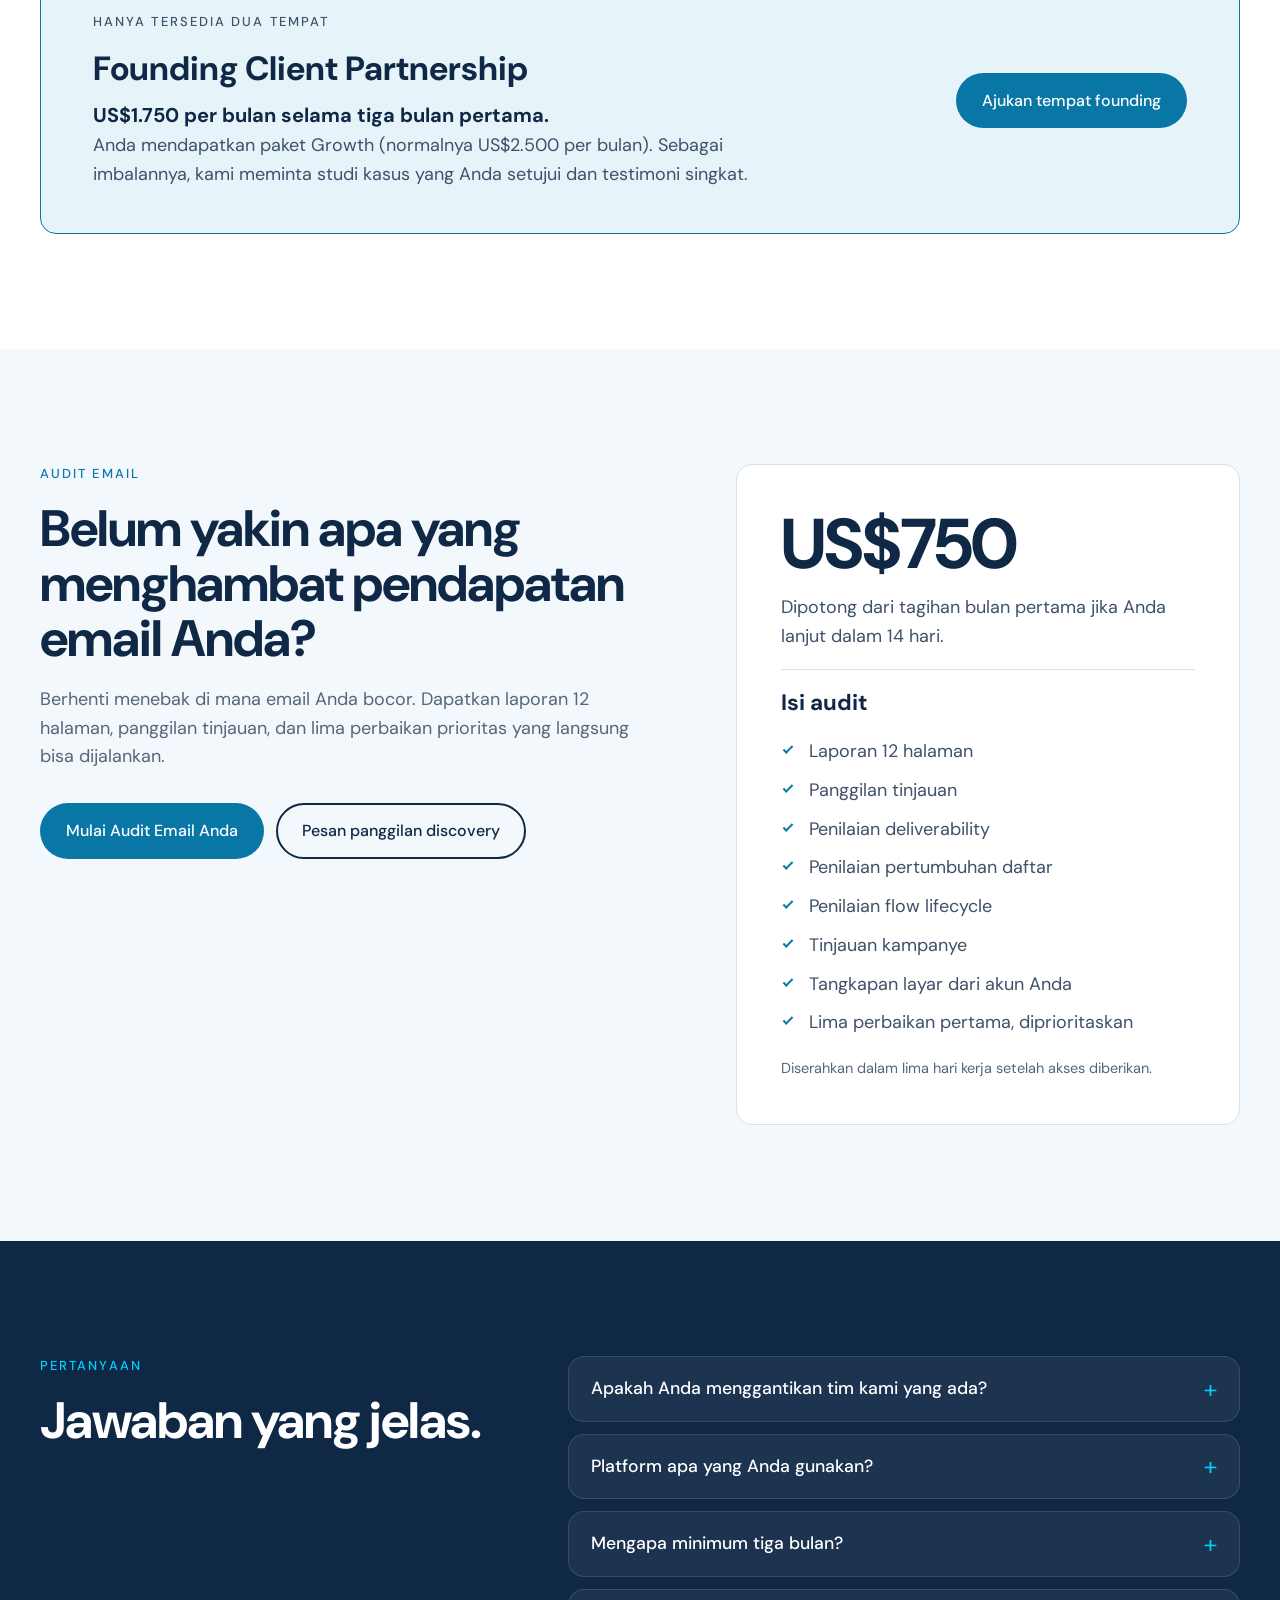
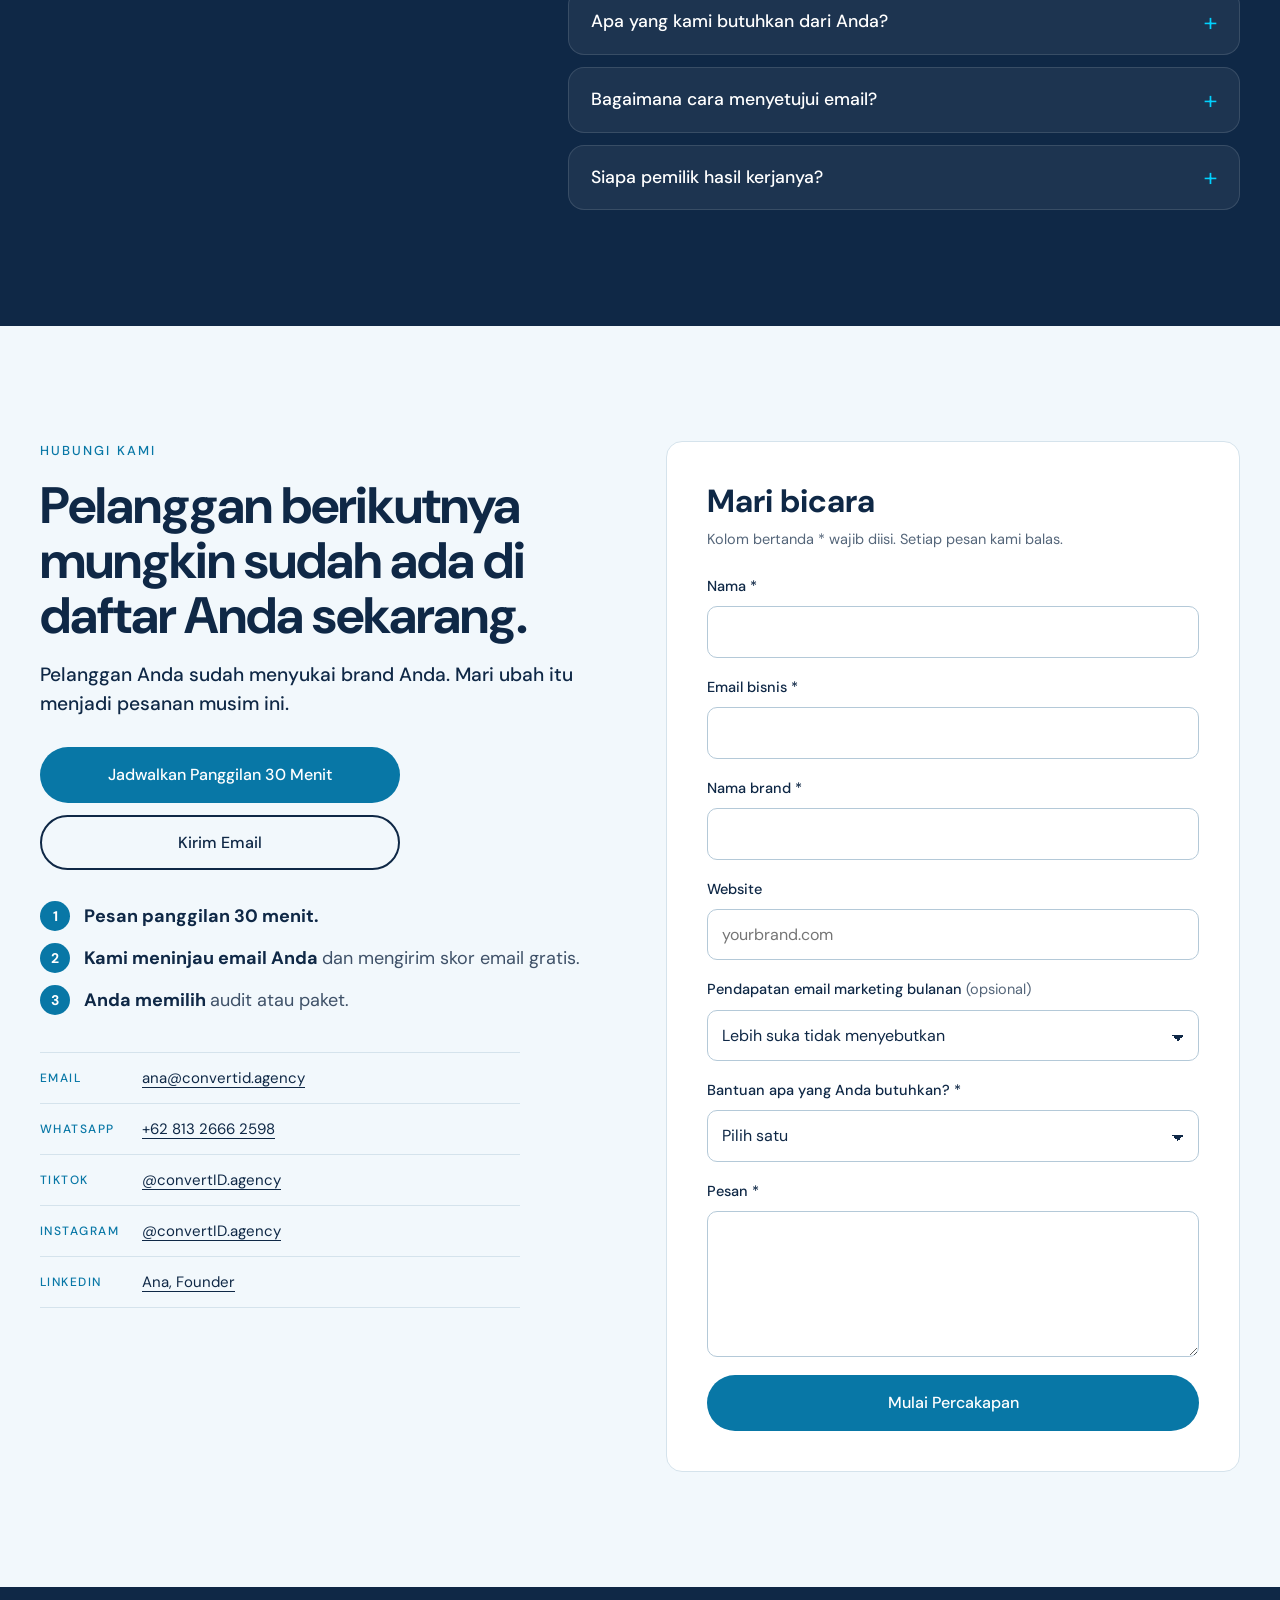
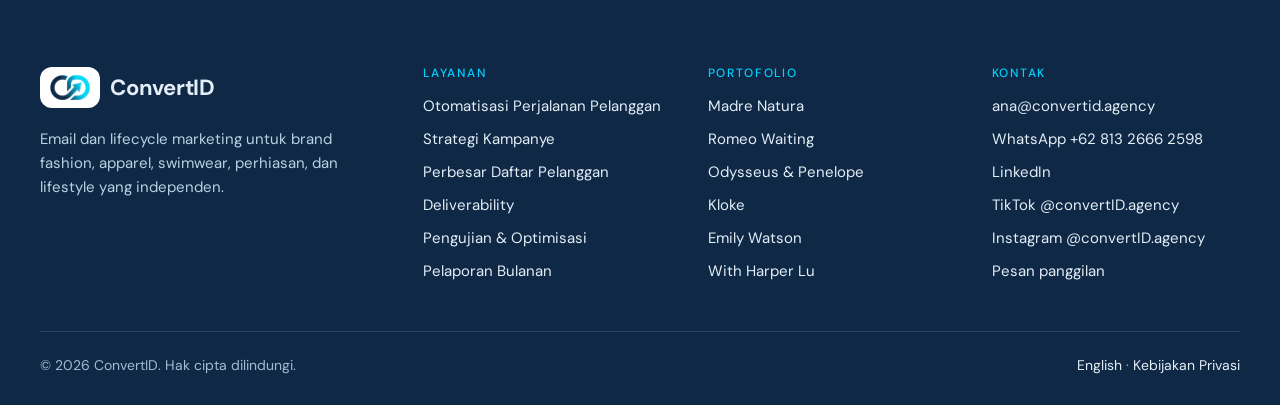
==== commit 7bf7297c: "Show four process steps instead of five Combines Understand and Strategise into one step on both the" ====
--- a/id/index.html
+++ b/id/index.html
@@ -219,26 +219,21 @@
     <ol class="steps">
       <li class="step reveal">
         <span class="step-num">1</span>
-        <h3>Memahami</h3>
-        <p>Pelajari brand, toko, perjalanan pelanggan, dan performa email Anda saat ini.</p>
+        <h3>Memahami dan merencanakan</h3>
+        <p>Pelajari brand, toko, perjalanan pelanggan, dan performa email Anda, lalu susun roadmap lifecycle dan kampanye.</p>
       </li>
       <li class="step reveal">
         <span class="step-num">2</span>
-        <h3>Merencanakan</h3>
-        <p>Temukan peluang terbesar dan susun roadmap lifecycle serta kampanye yang jelas.</p>
-      </li>
-      <li class="step reveal">
-        <span class="step-num">3</span>
         <h3>Membuat</h3>
         <p>Tulis copy, desain email, dan bangun otomatisasi langsung di platform Anda.</p>
       </li>
       <li class="step reveal">
-        <span class="step-num">4</span>
+        <span class="step-num">3</span>
         <h3>Peluncuran</h3>
         <p>Setiap email diuji dan disetujui Anda sebelum dikirim.</p>
       </li>
       <li class="step reveal">
-        <span class="step-num">5</span>
+        <span class="step-num">4</span>
         <h3>Optimasi</h3>
         <p>Kami pantau performa, uji perbaikan, dan laporkan kemajuan setiap bulan.</p>
       </li>
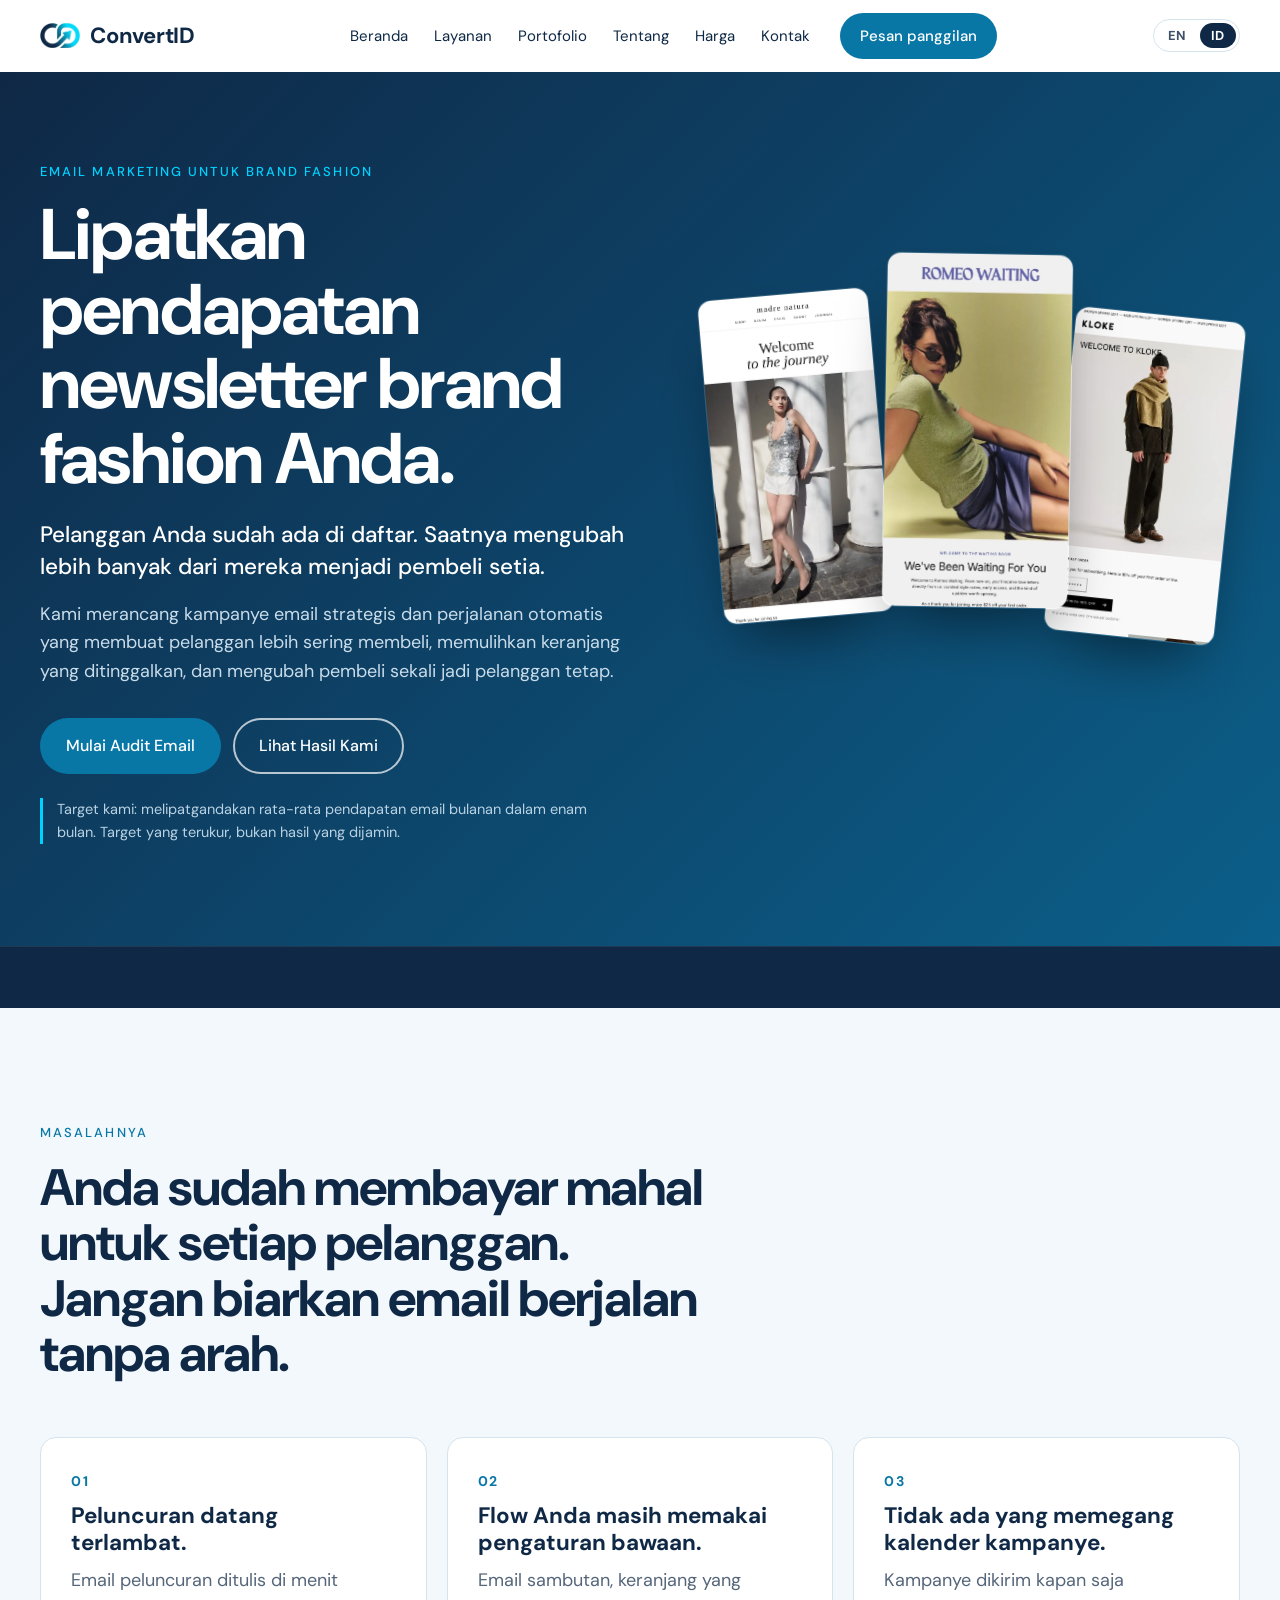
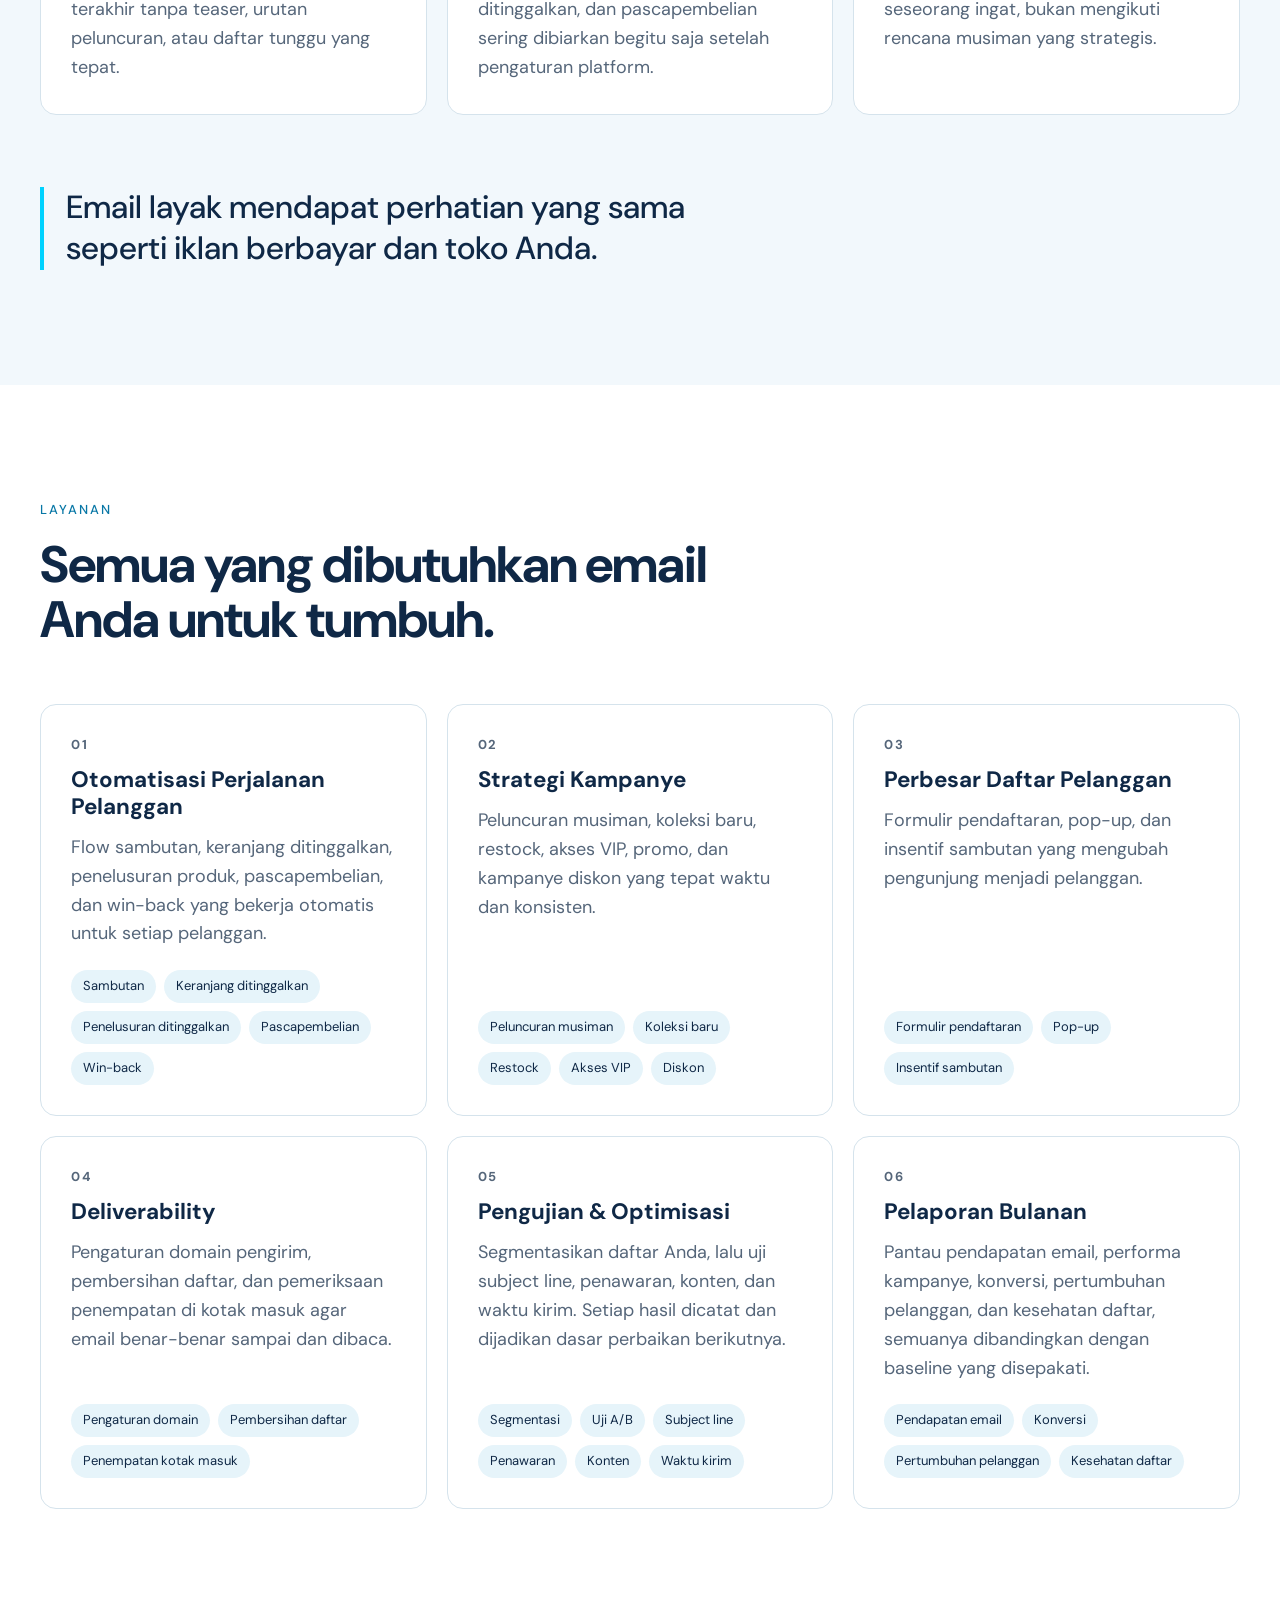
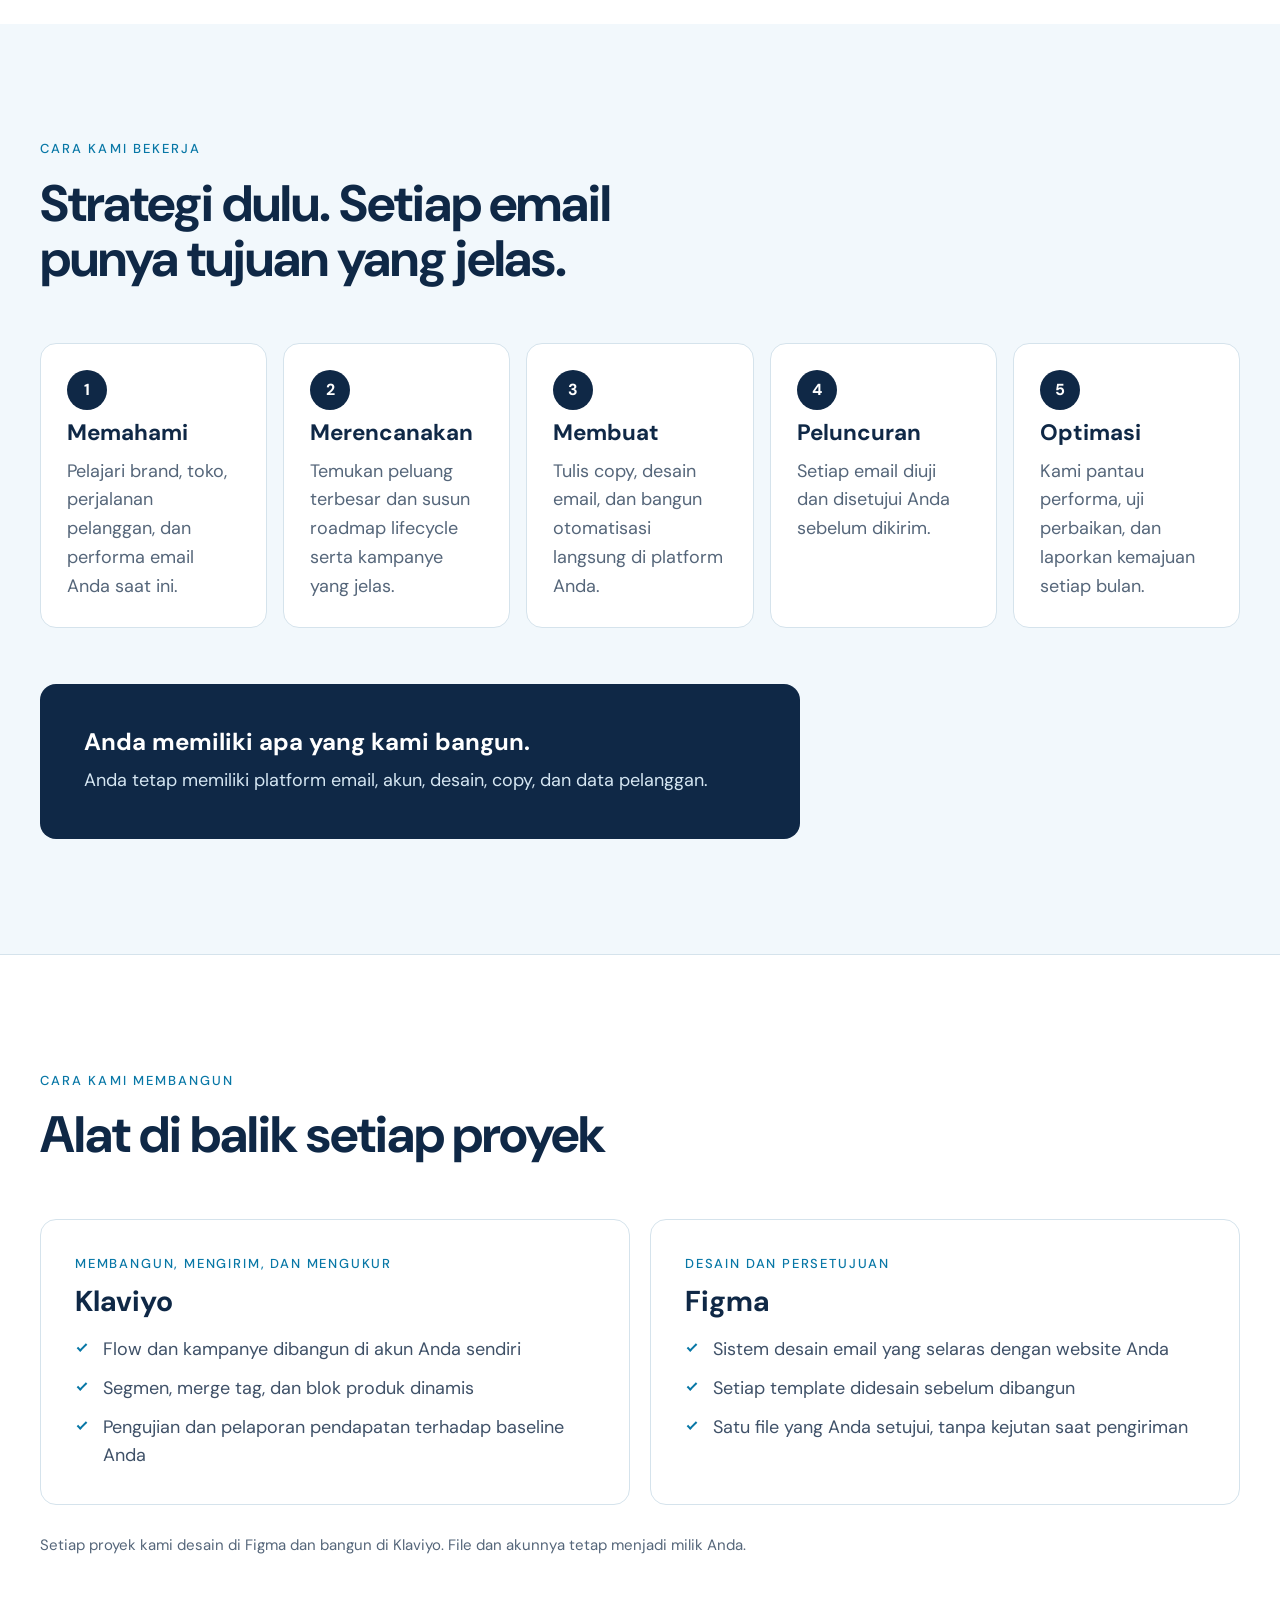
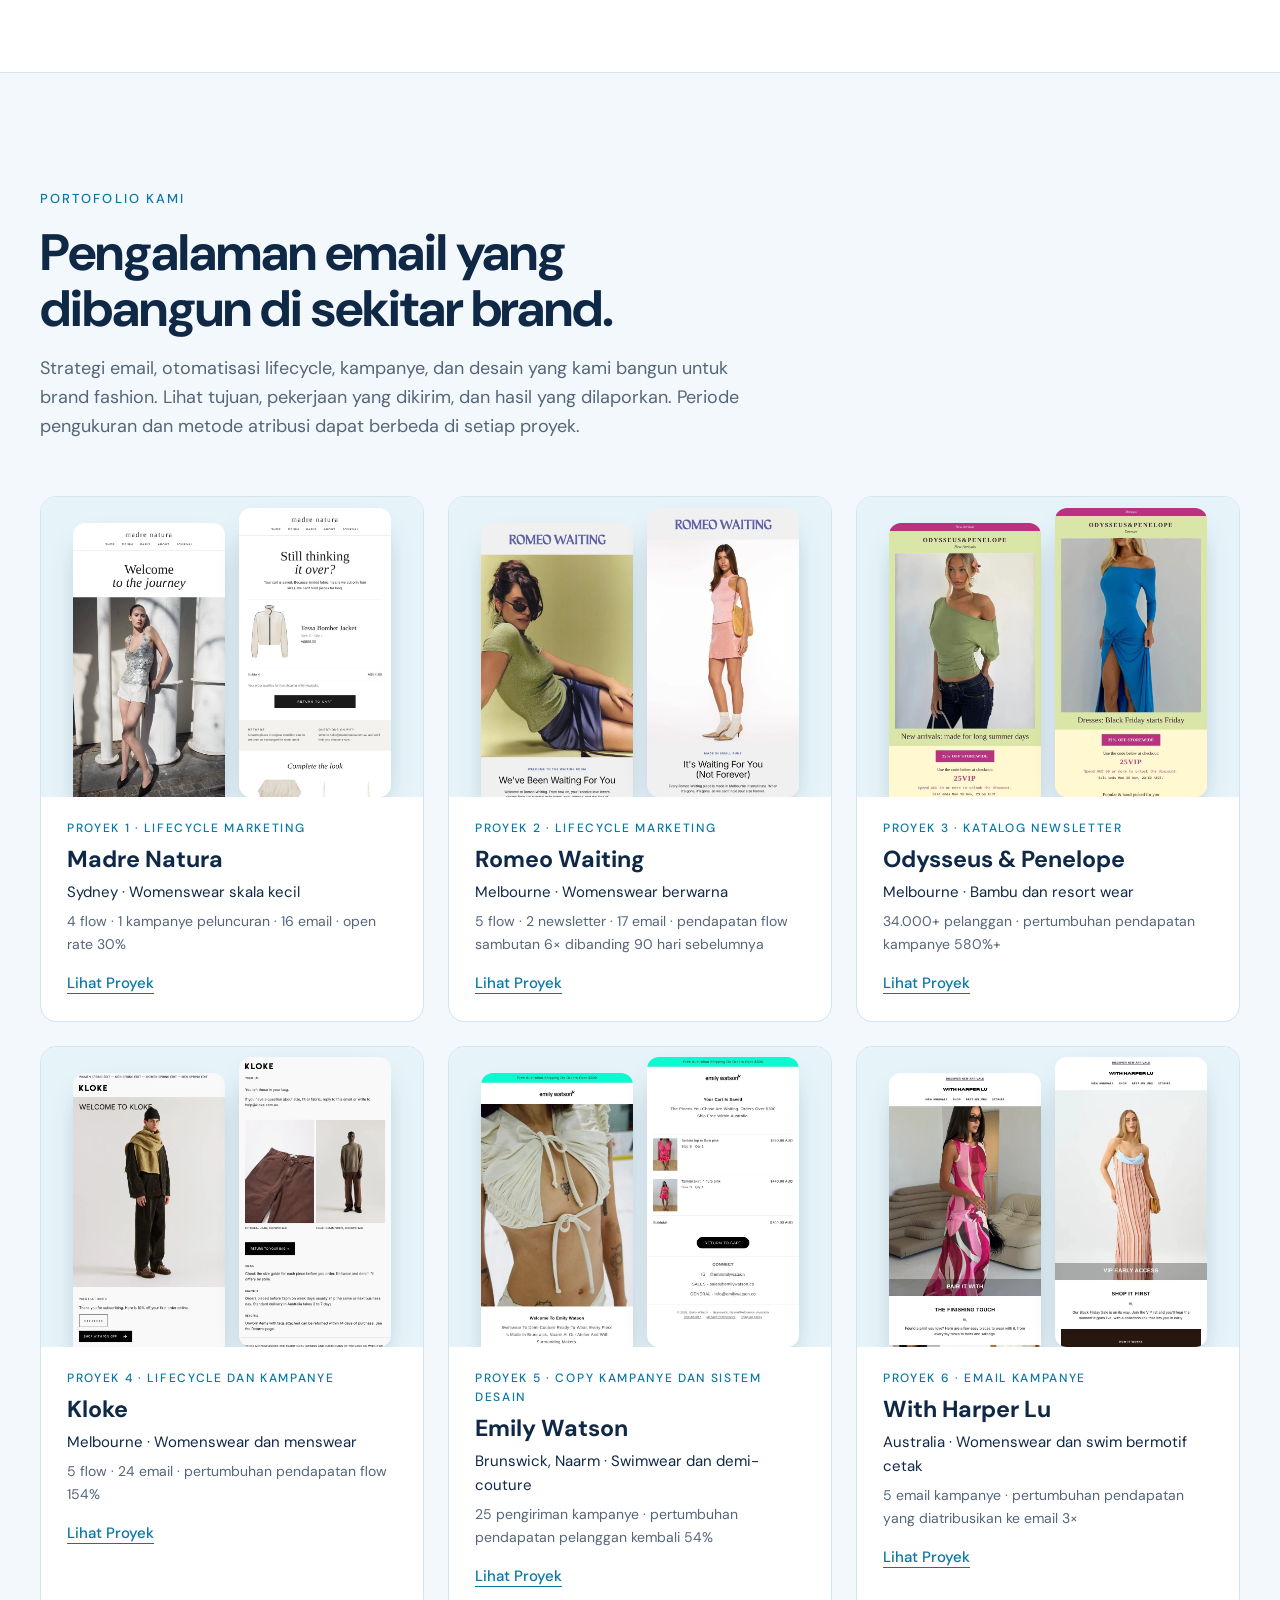
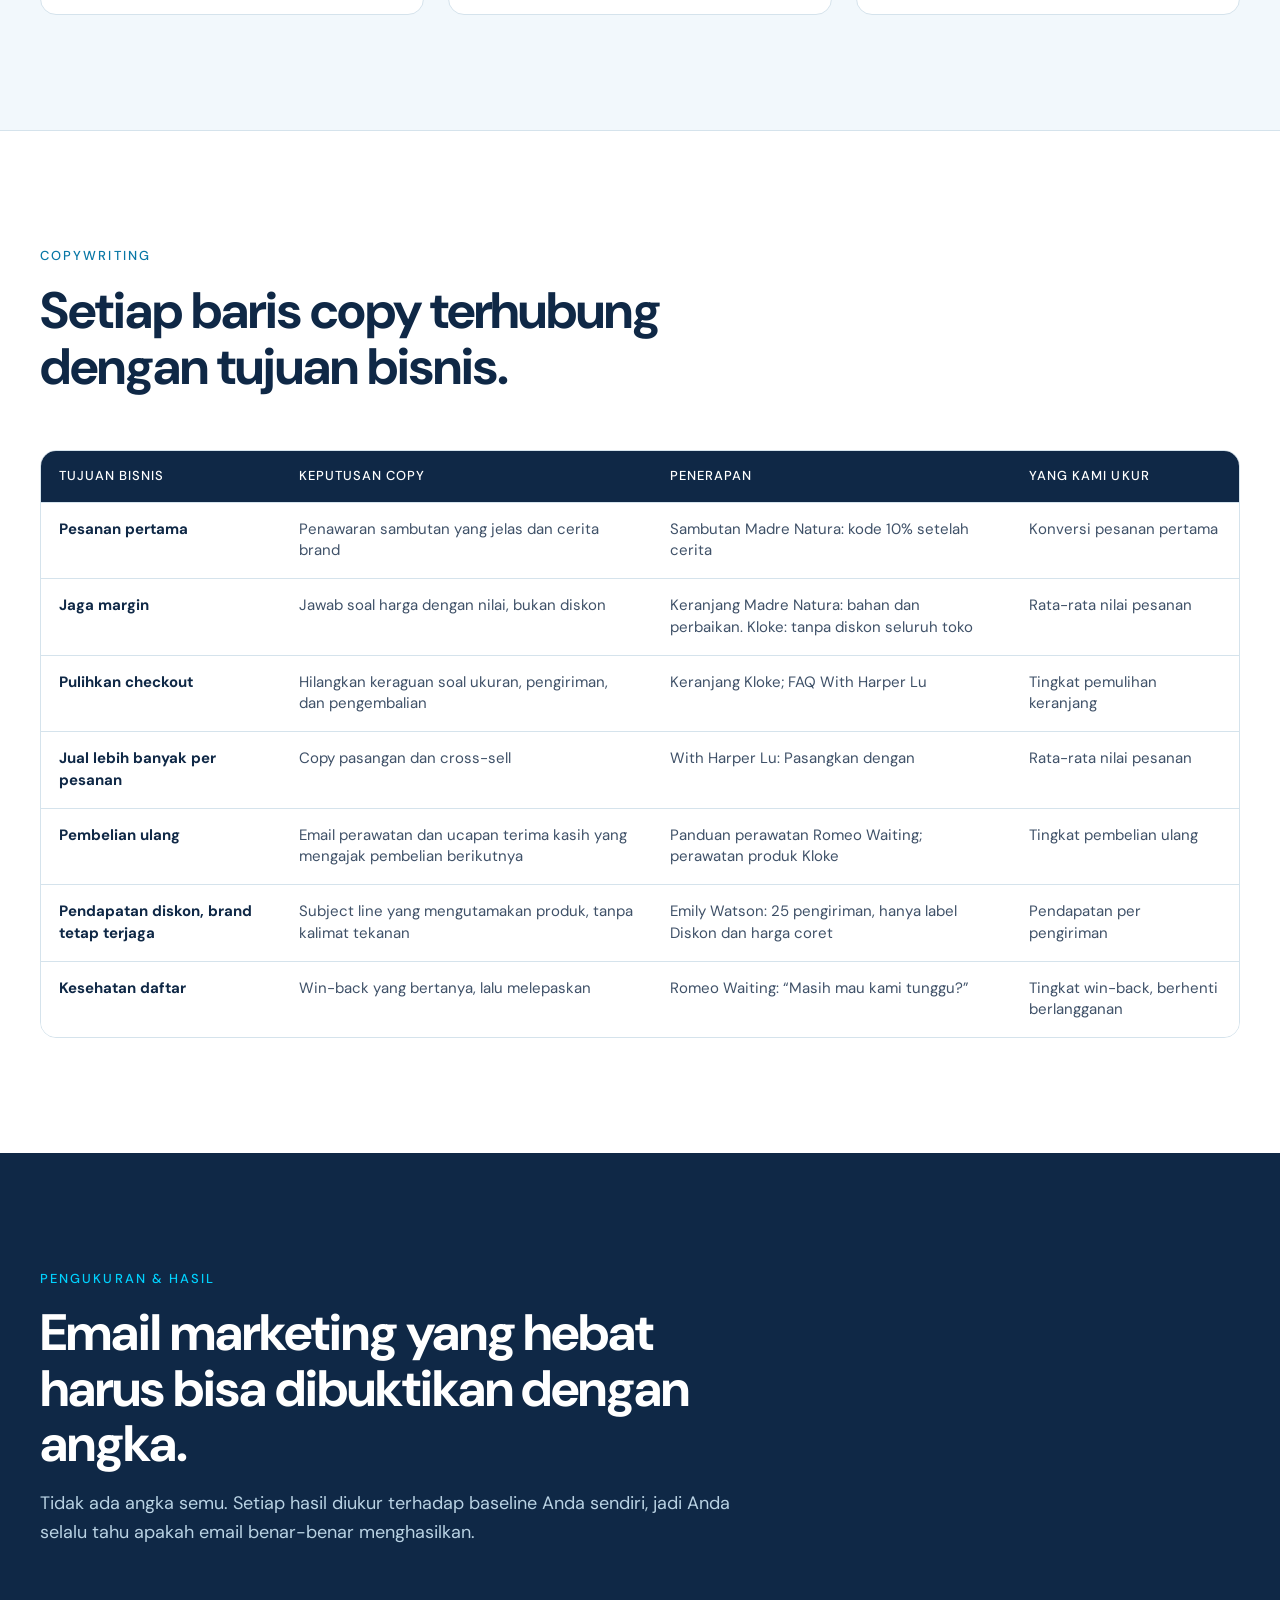
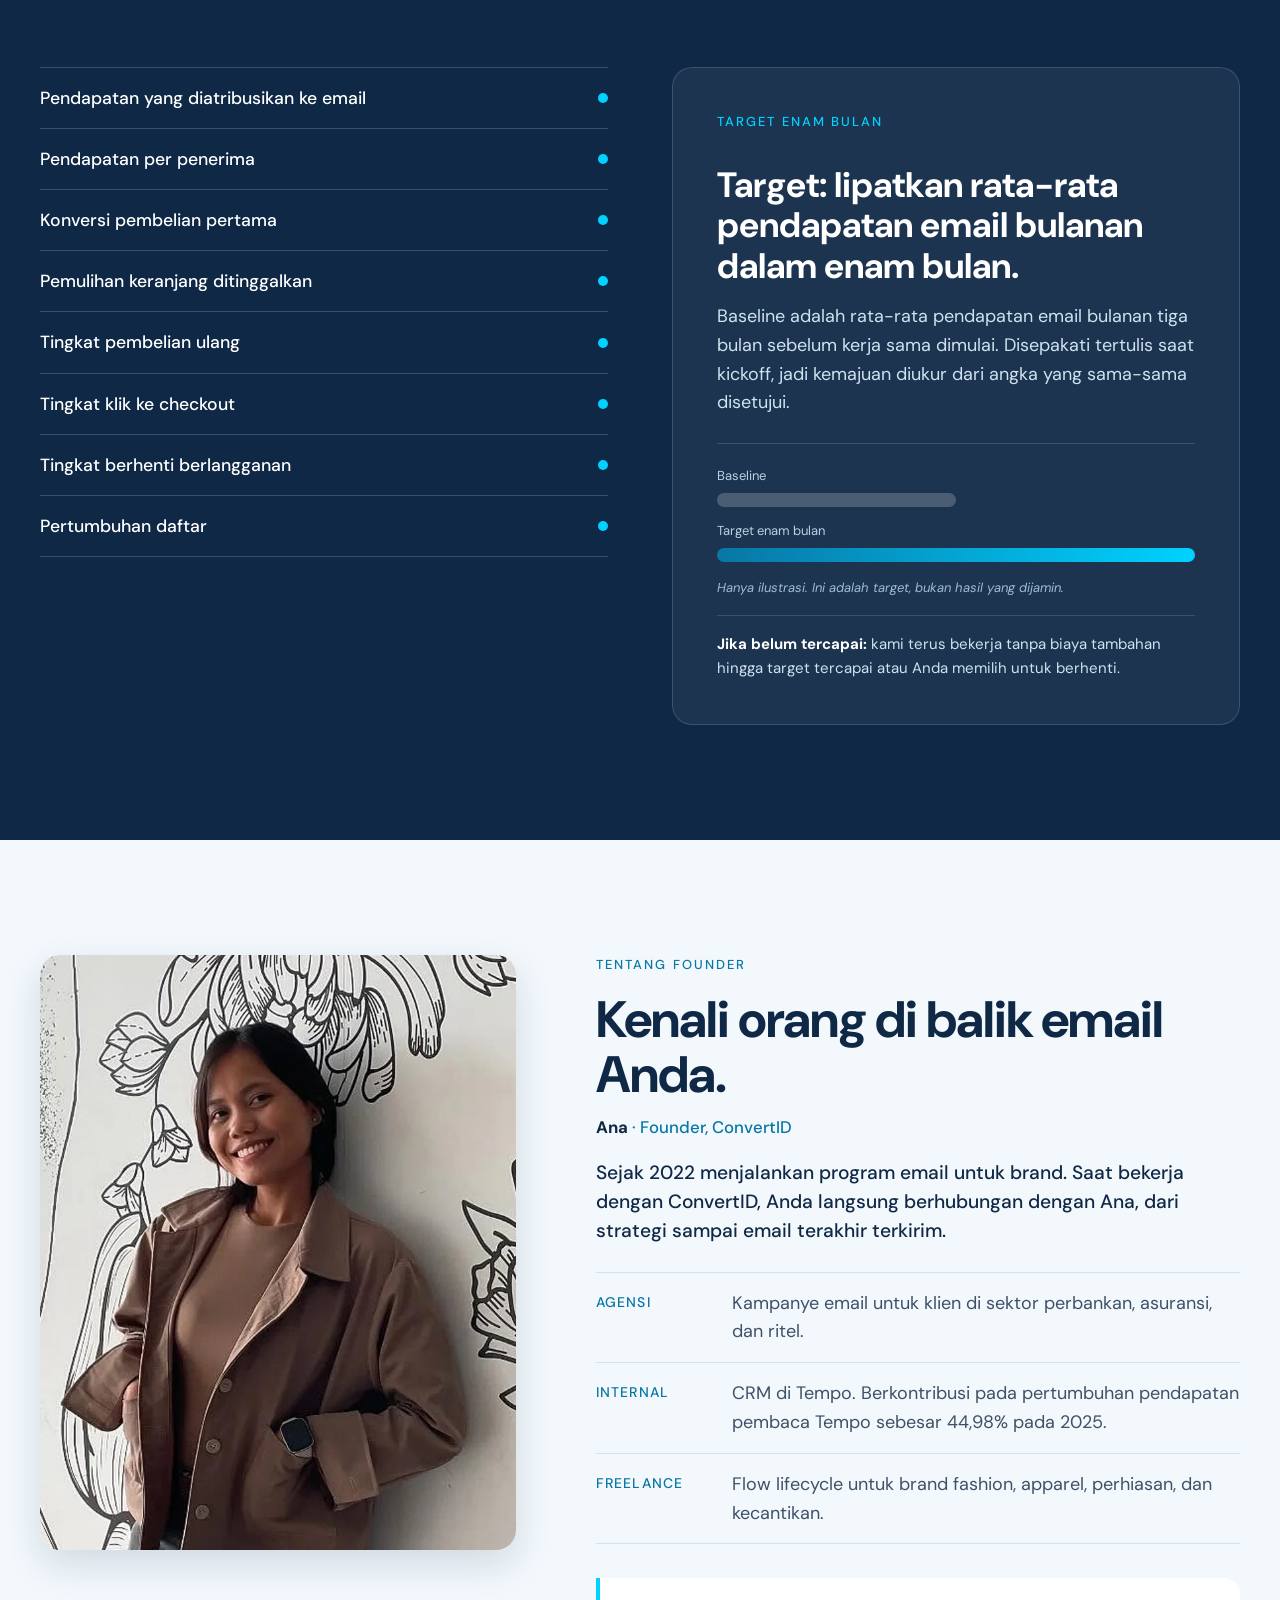
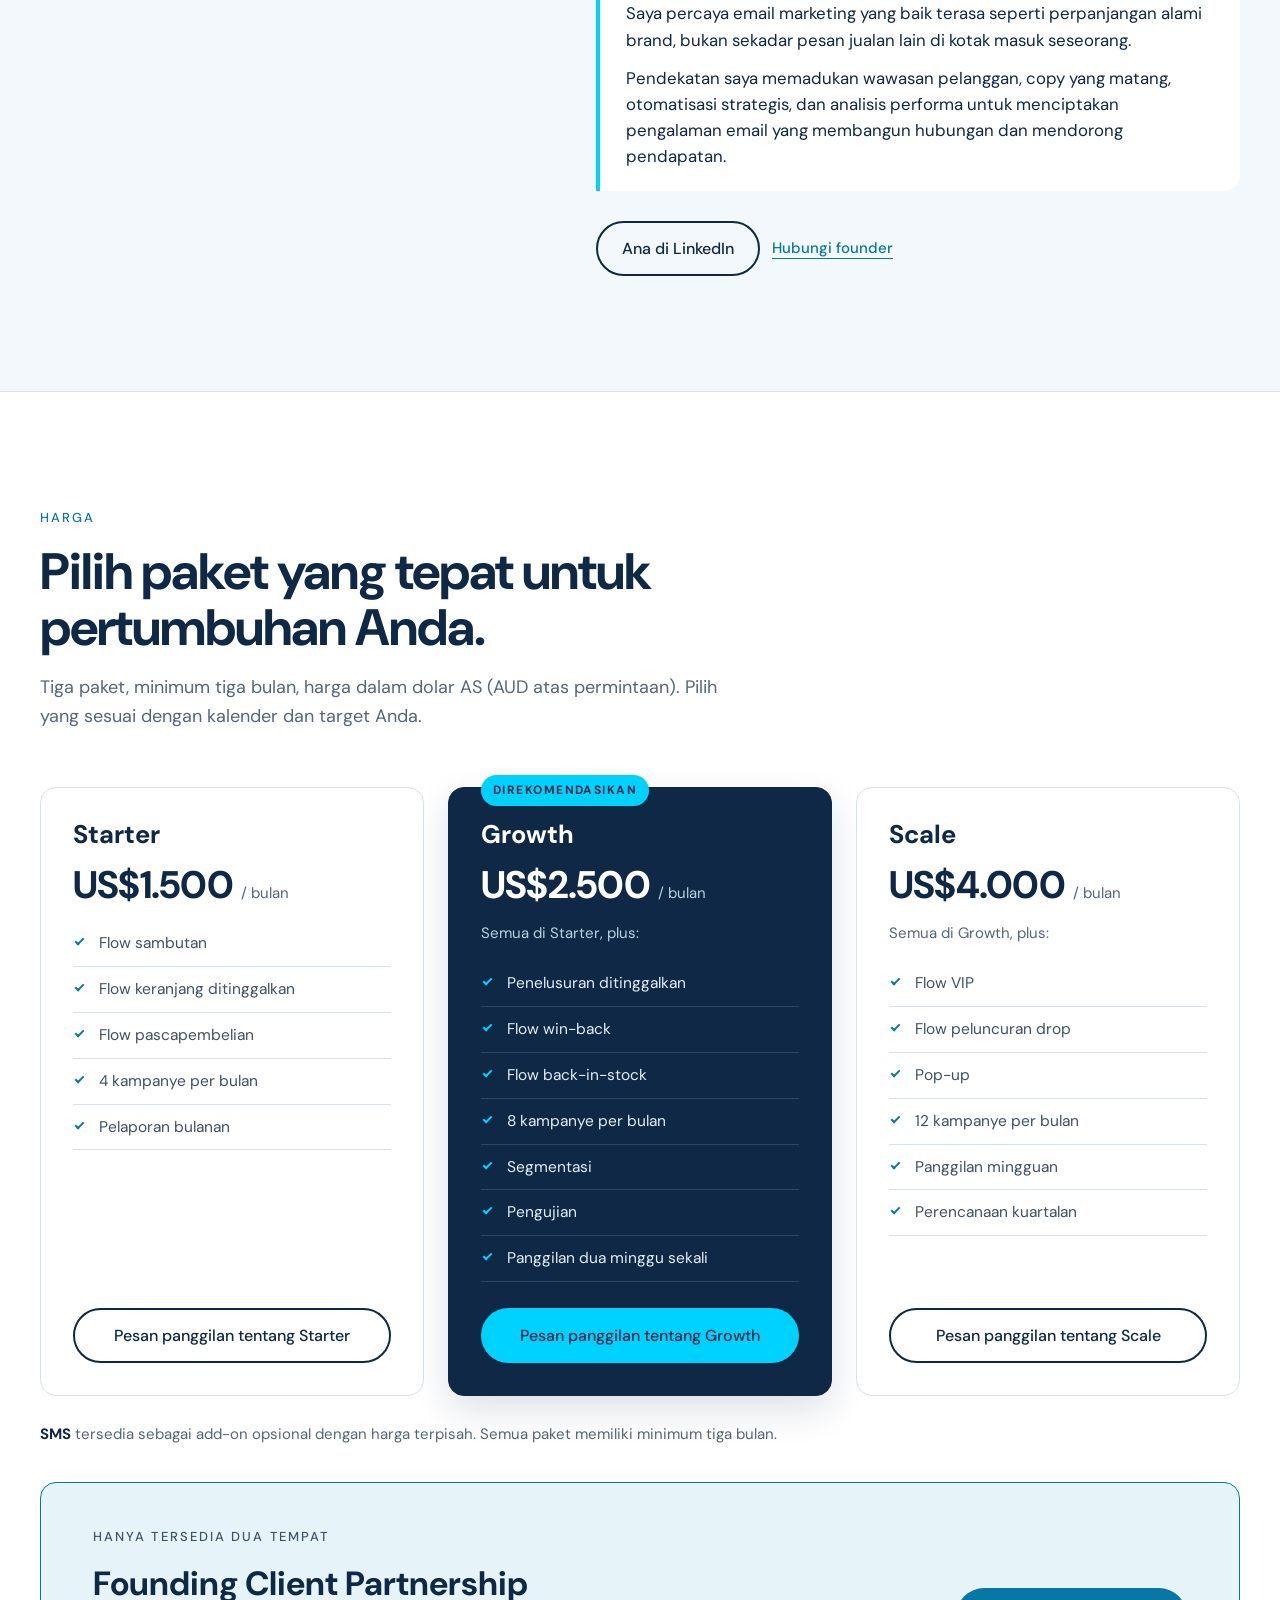
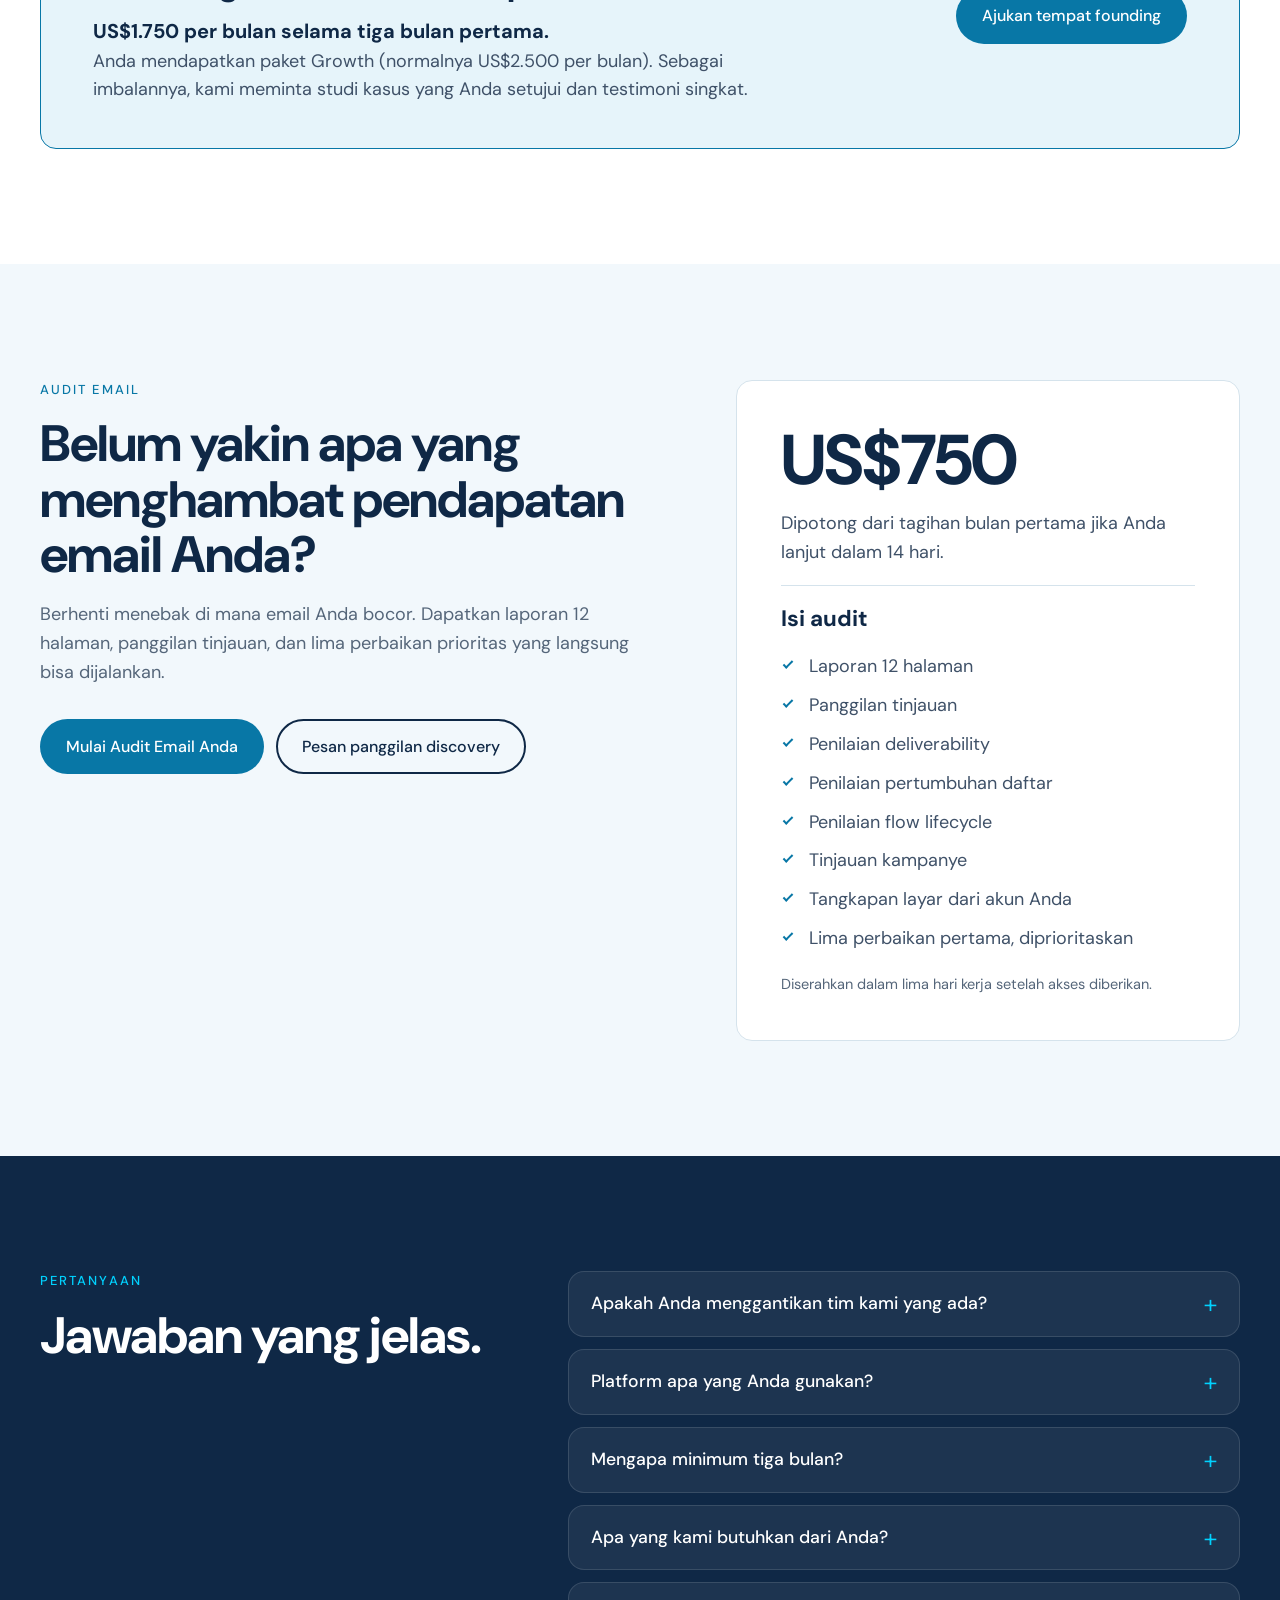
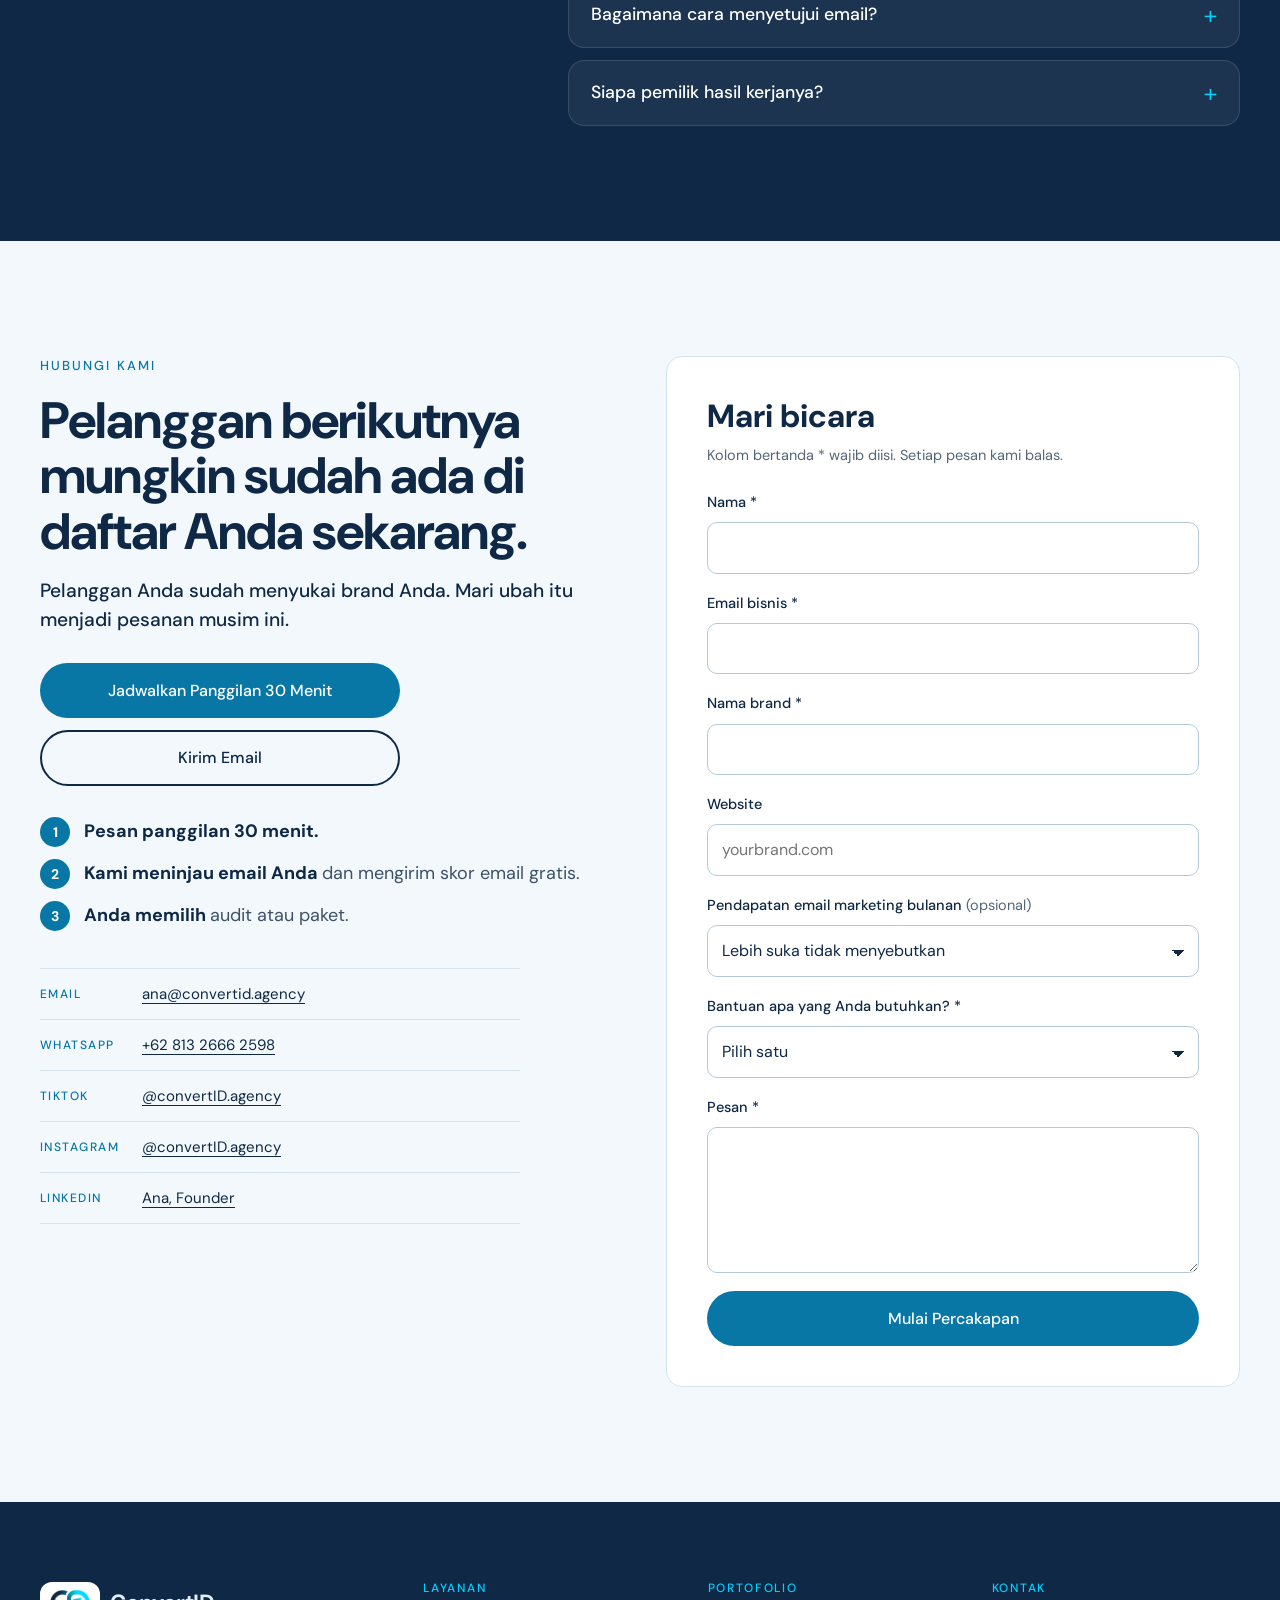
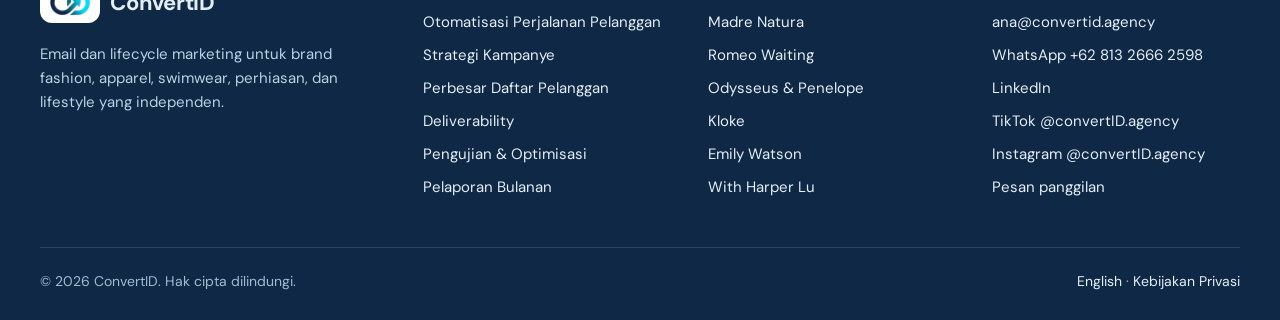
==== commit efd2fd3a: "Revert "Show four process steps instead of five (#11)" This reverts commit 7daaa500d1f29e0af4f16326f" ====
--- a/id/index.html
+++ b/id/index.html
@@ -219,21 +219,26 @@
     <ol class="steps">
       <li class="step reveal">
         <span class="step-num">1</span>
-        <h3>Memahami dan merencanakan</h3>
-        <p>Pelajari brand, toko, perjalanan pelanggan, dan performa email Anda, lalu susun roadmap lifecycle dan kampanye.</p>
+        <h3>Memahami</h3>
+        <p>Pelajari brand, toko, perjalanan pelanggan, dan performa email Anda saat ini.</p>
       </li>
       <li class="step reveal">
         <span class="step-num">2</span>
+        <h3>Merencanakan</h3>
+        <p>Temukan peluang terbesar dan susun roadmap lifecycle serta kampanye yang jelas.</p>
+      </li>
+      <li class="step reveal">
+        <span class="step-num">3</span>
         <h3>Membuat</h3>
         <p>Tulis copy, desain email, dan bangun otomatisasi langsung di platform Anda.</p>
       </li>
       <li class="step reveal">
-        <span class="step-num">3</span>
+        <span class="step-num">4</span>
         <h3>Peluncuran</h3>
         <p>Setiap email diuji dan disetujui Anda sebelum dikirim.</p>
       </li>
       <li class="step reveal">
-        <span class="step-num">4</span>
+        <span class="step-num">5</span>
         <h3>Optimasi</h3>
         <p>Kami pantau performa, uji perbaikan, dan laporkan kemajuan setiap bulan.</p>
       </li>
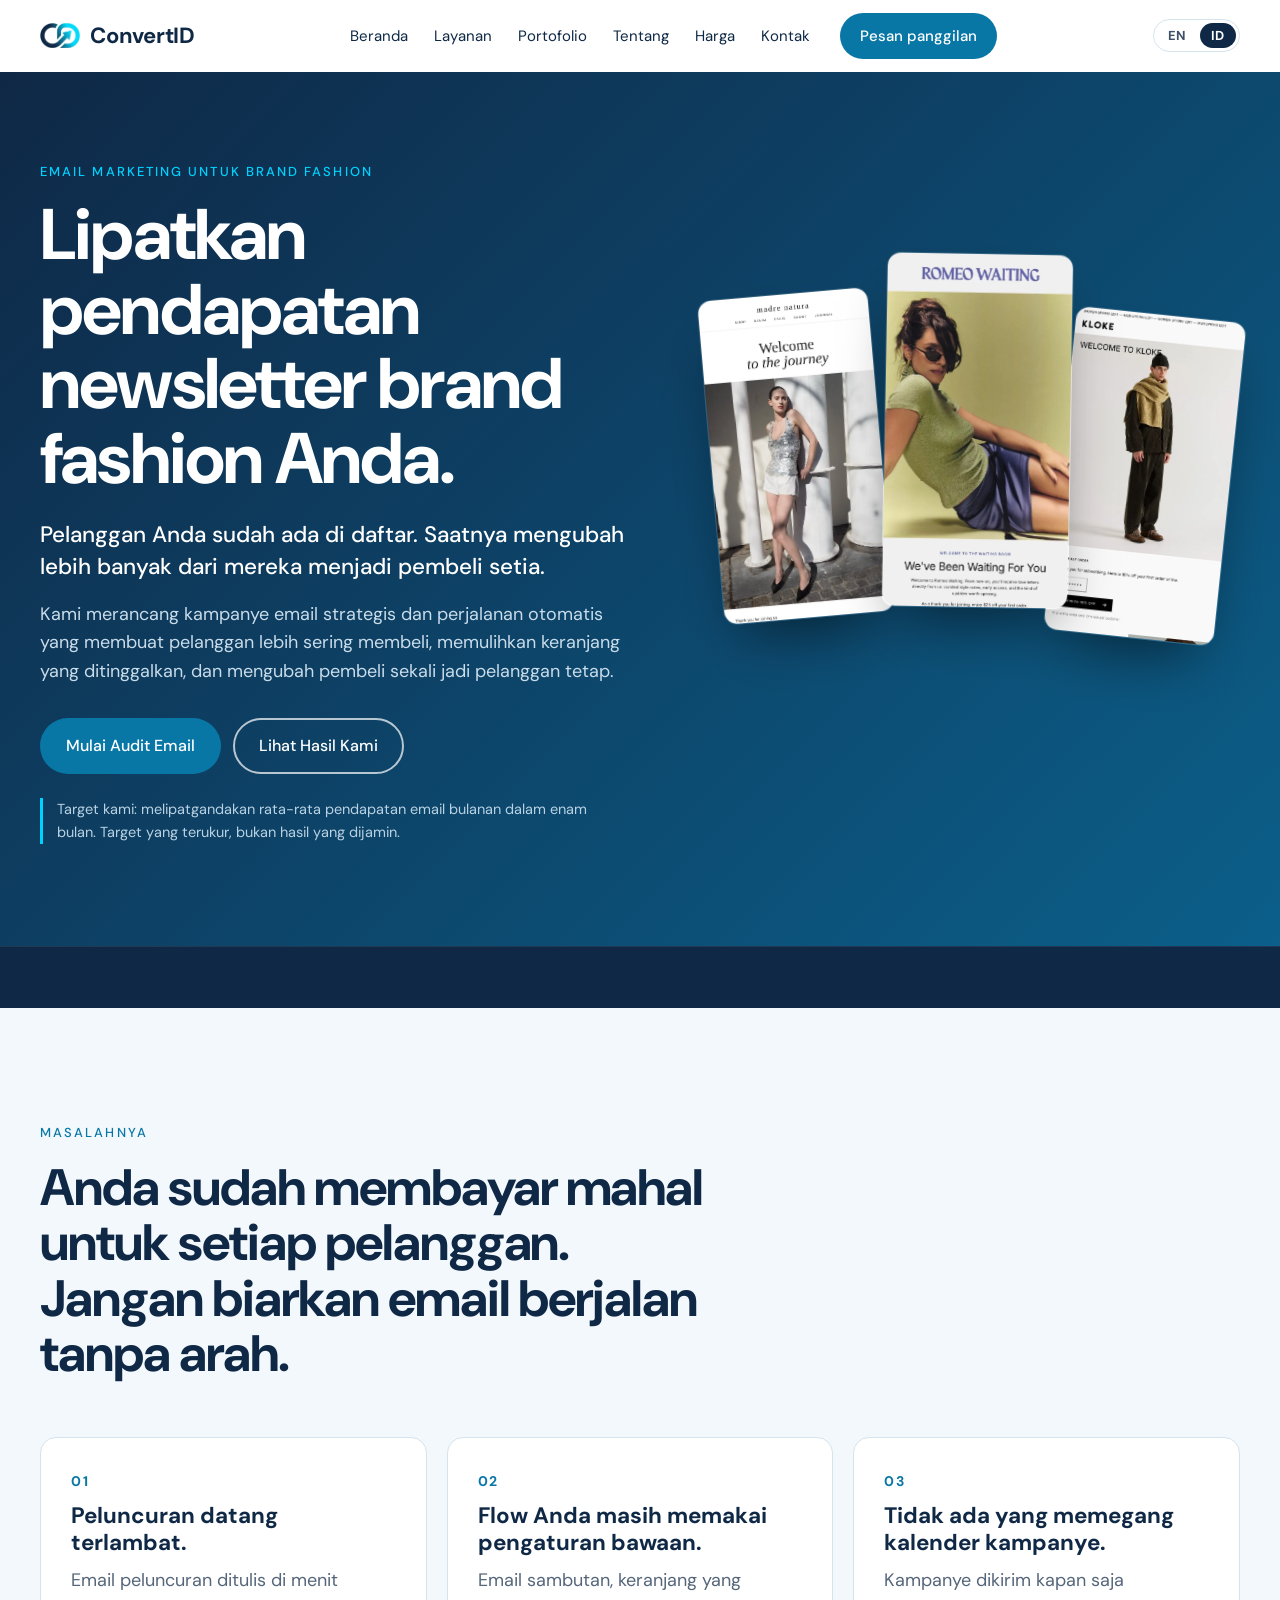
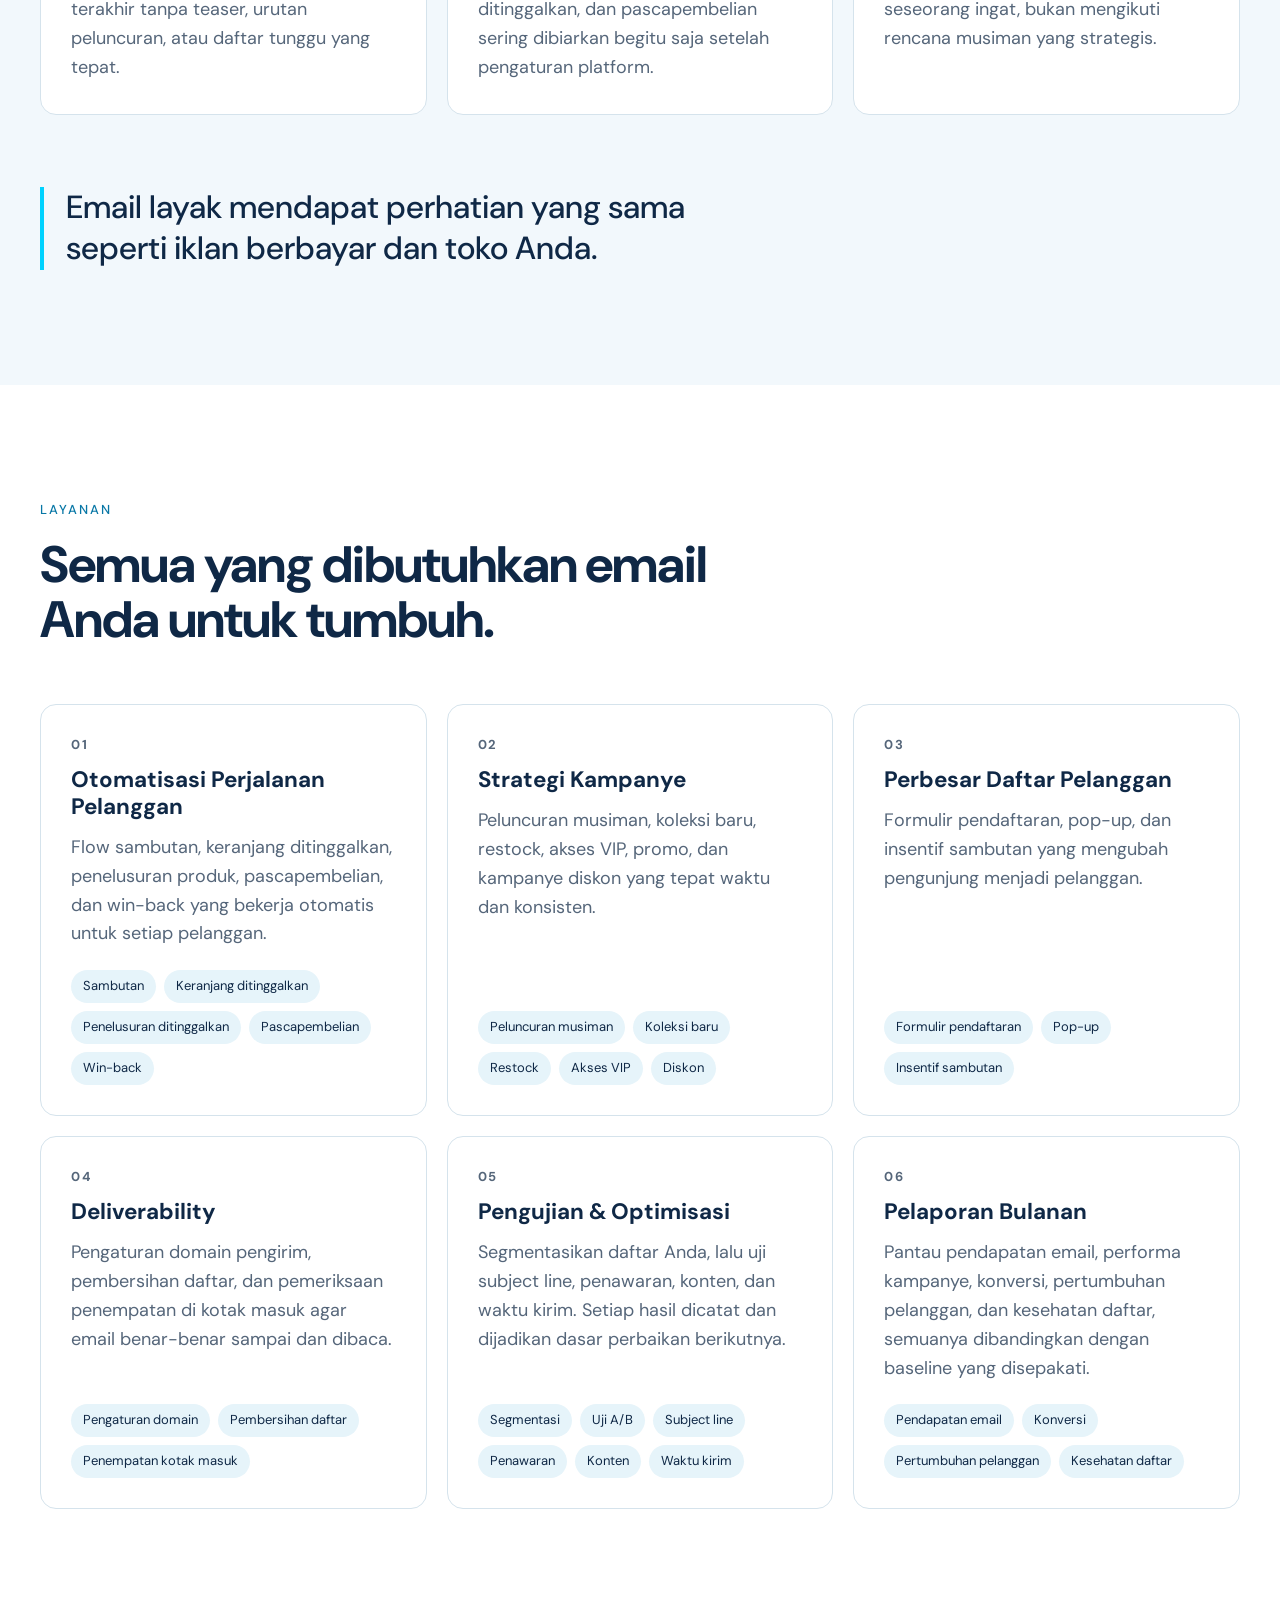
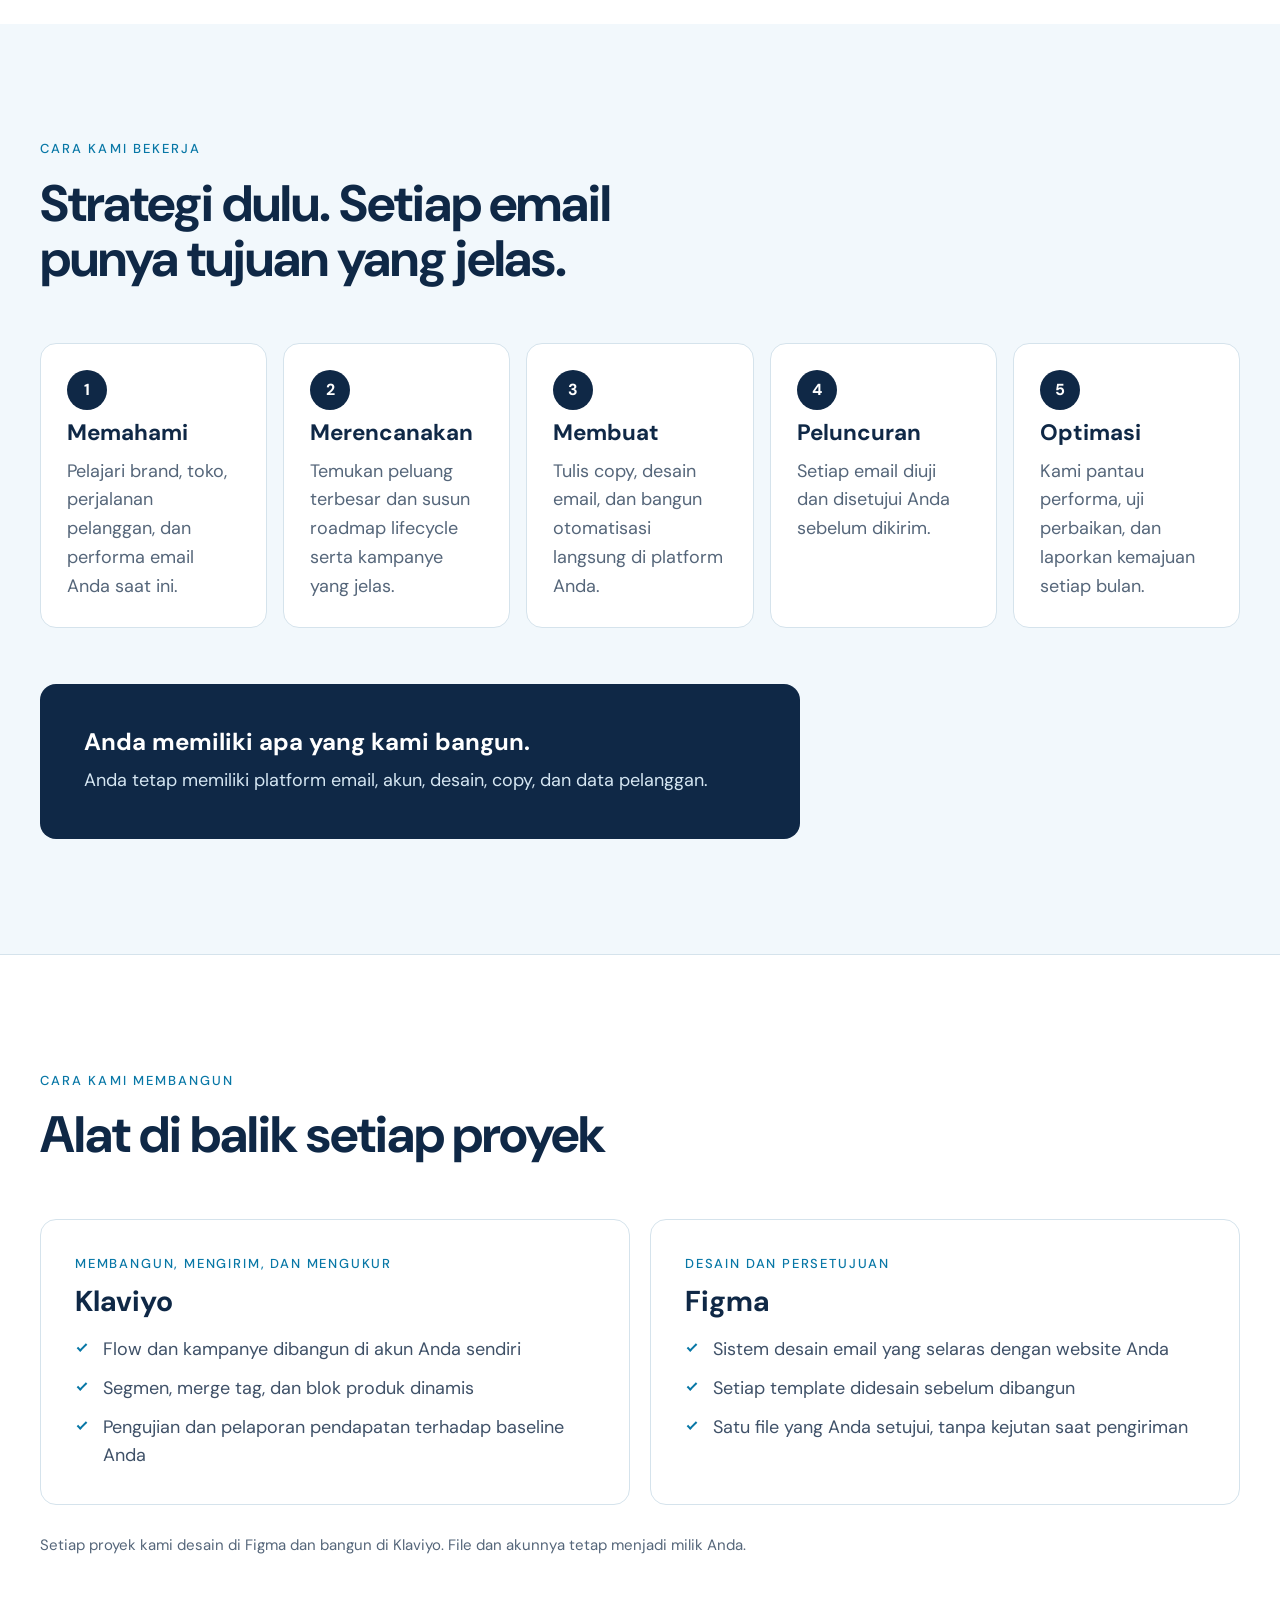
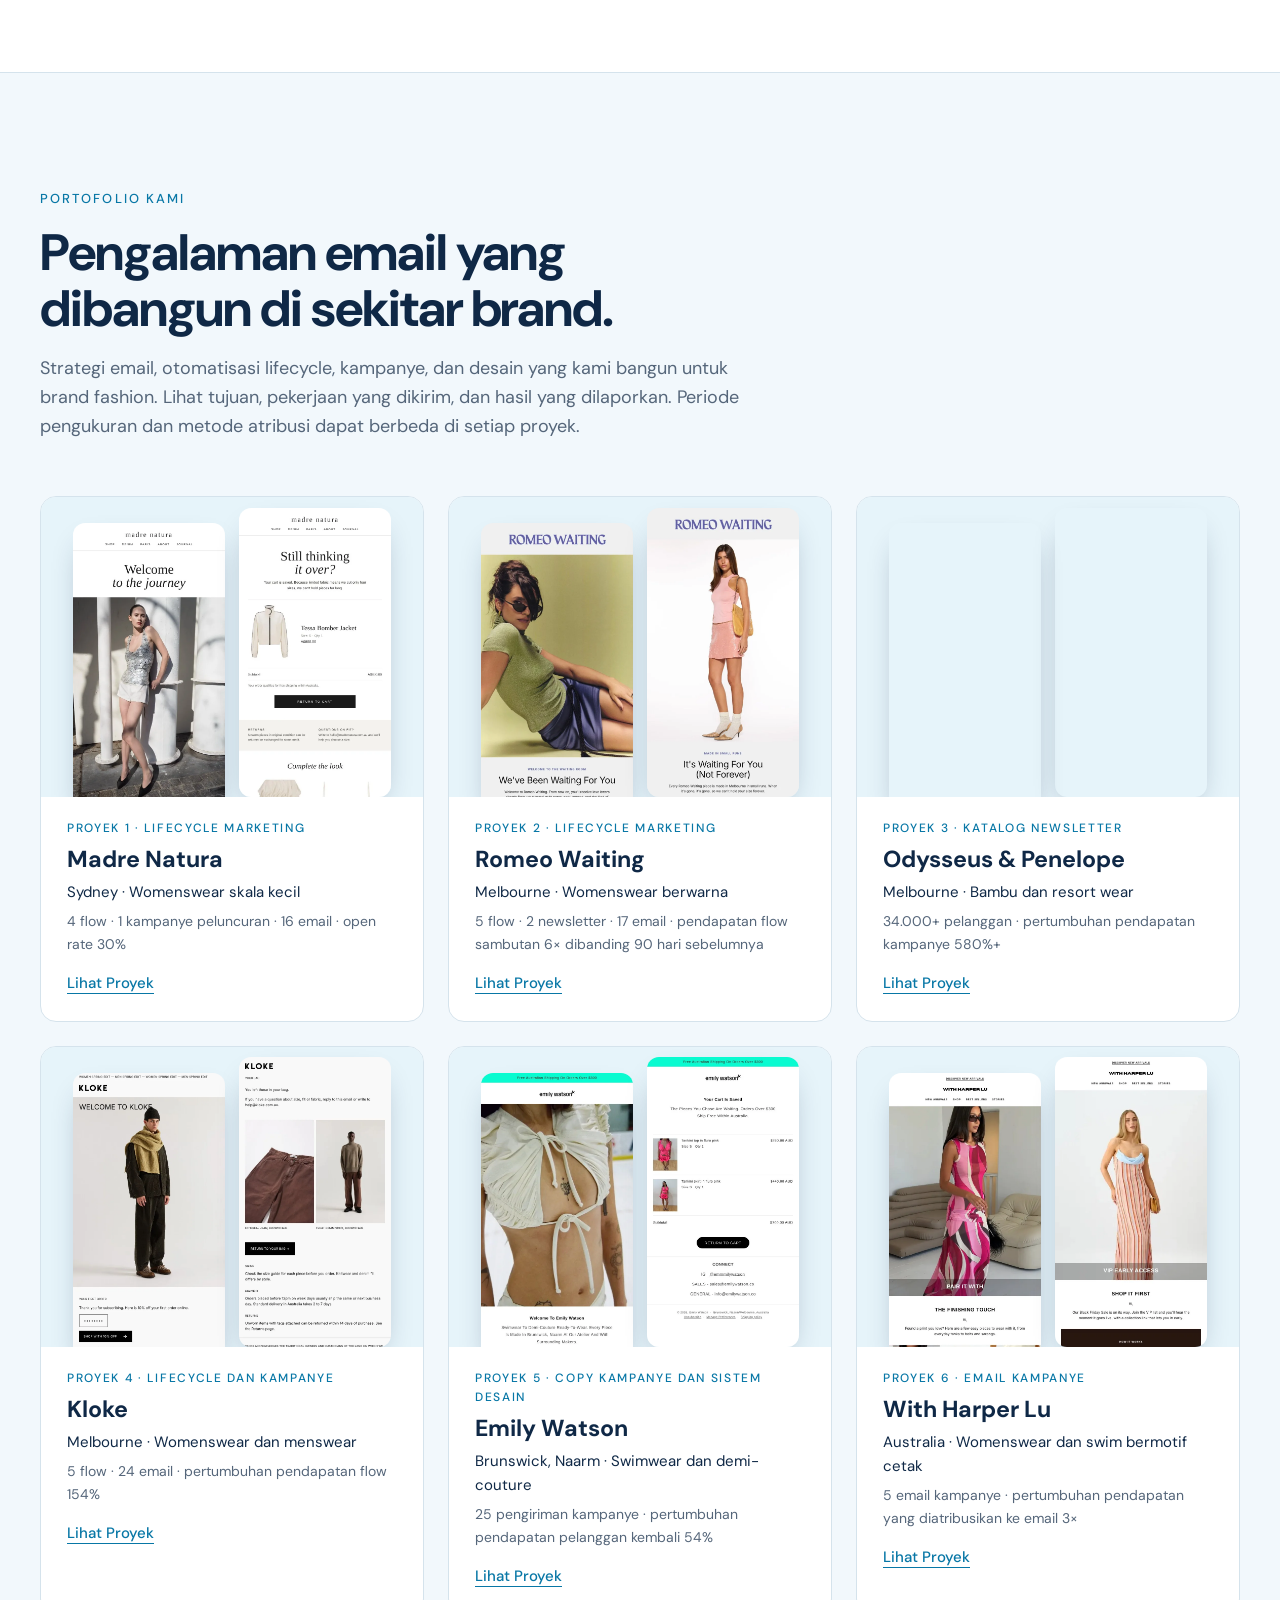
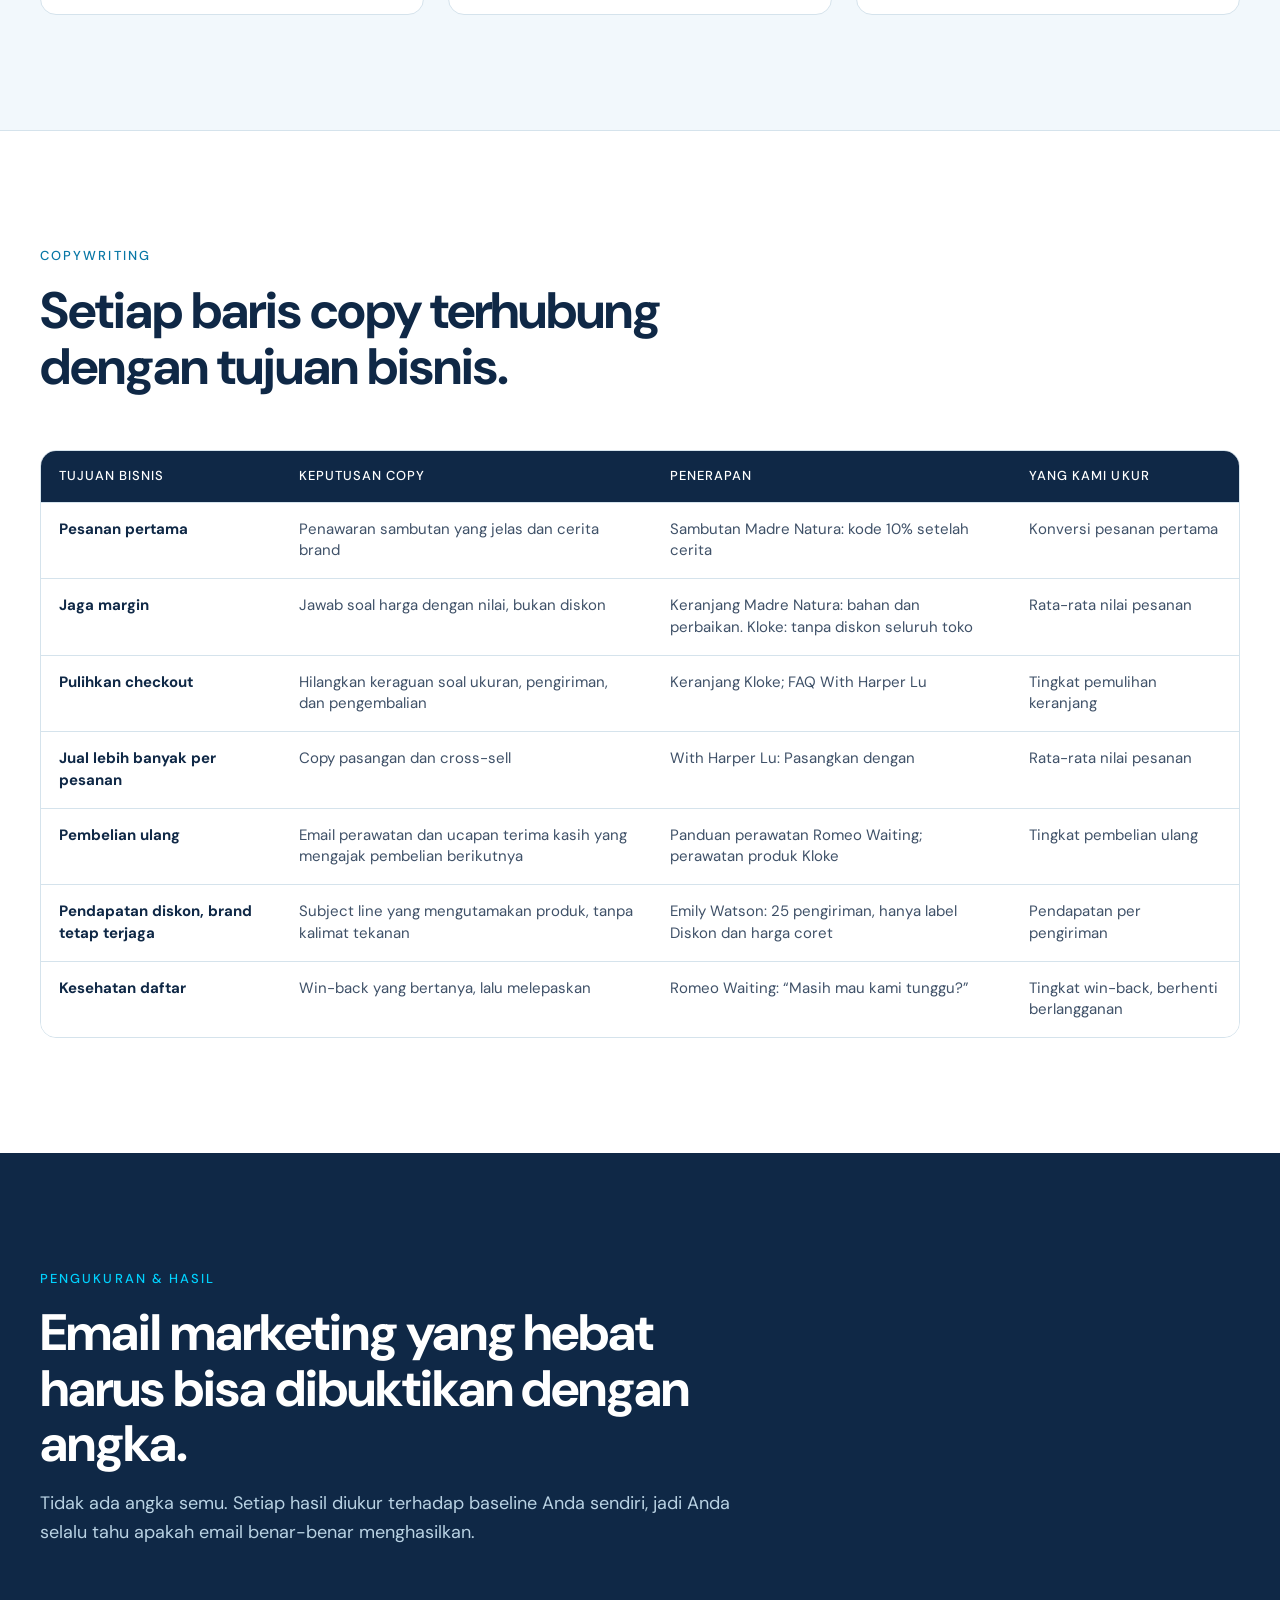
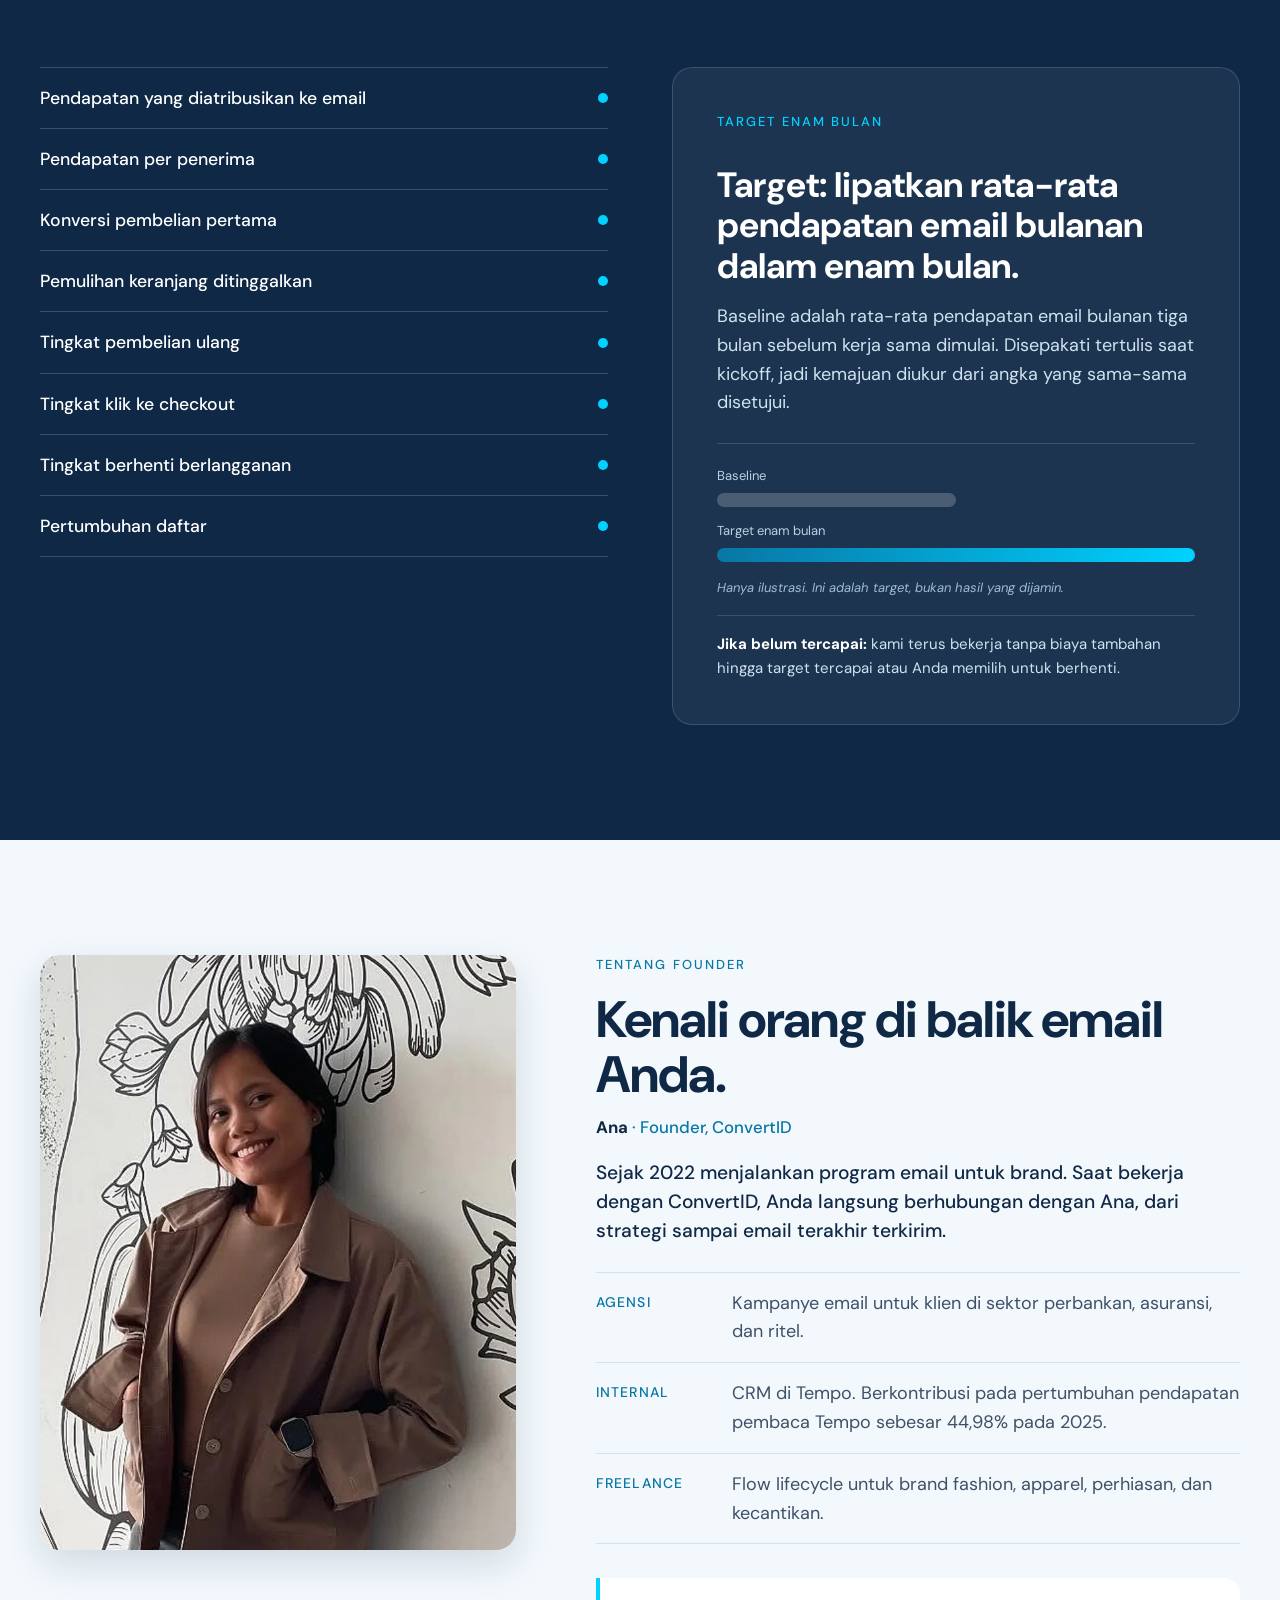
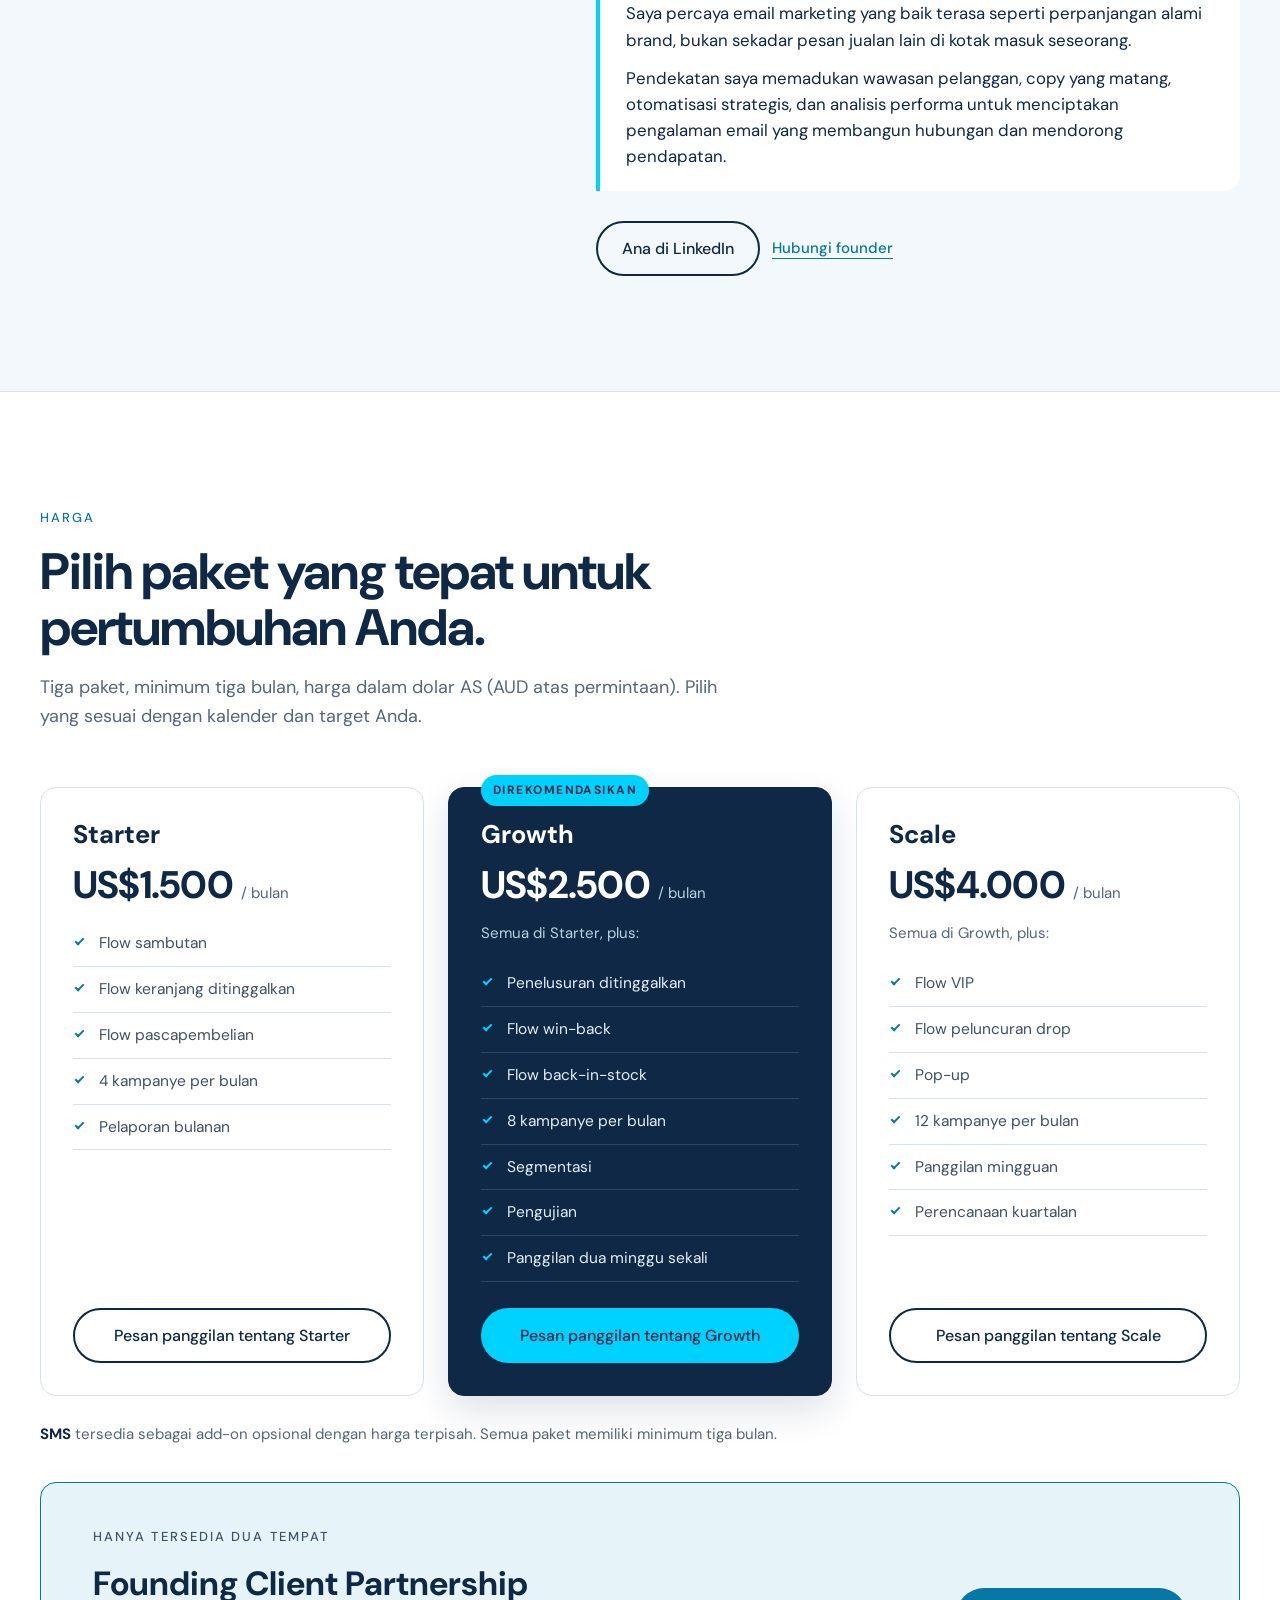
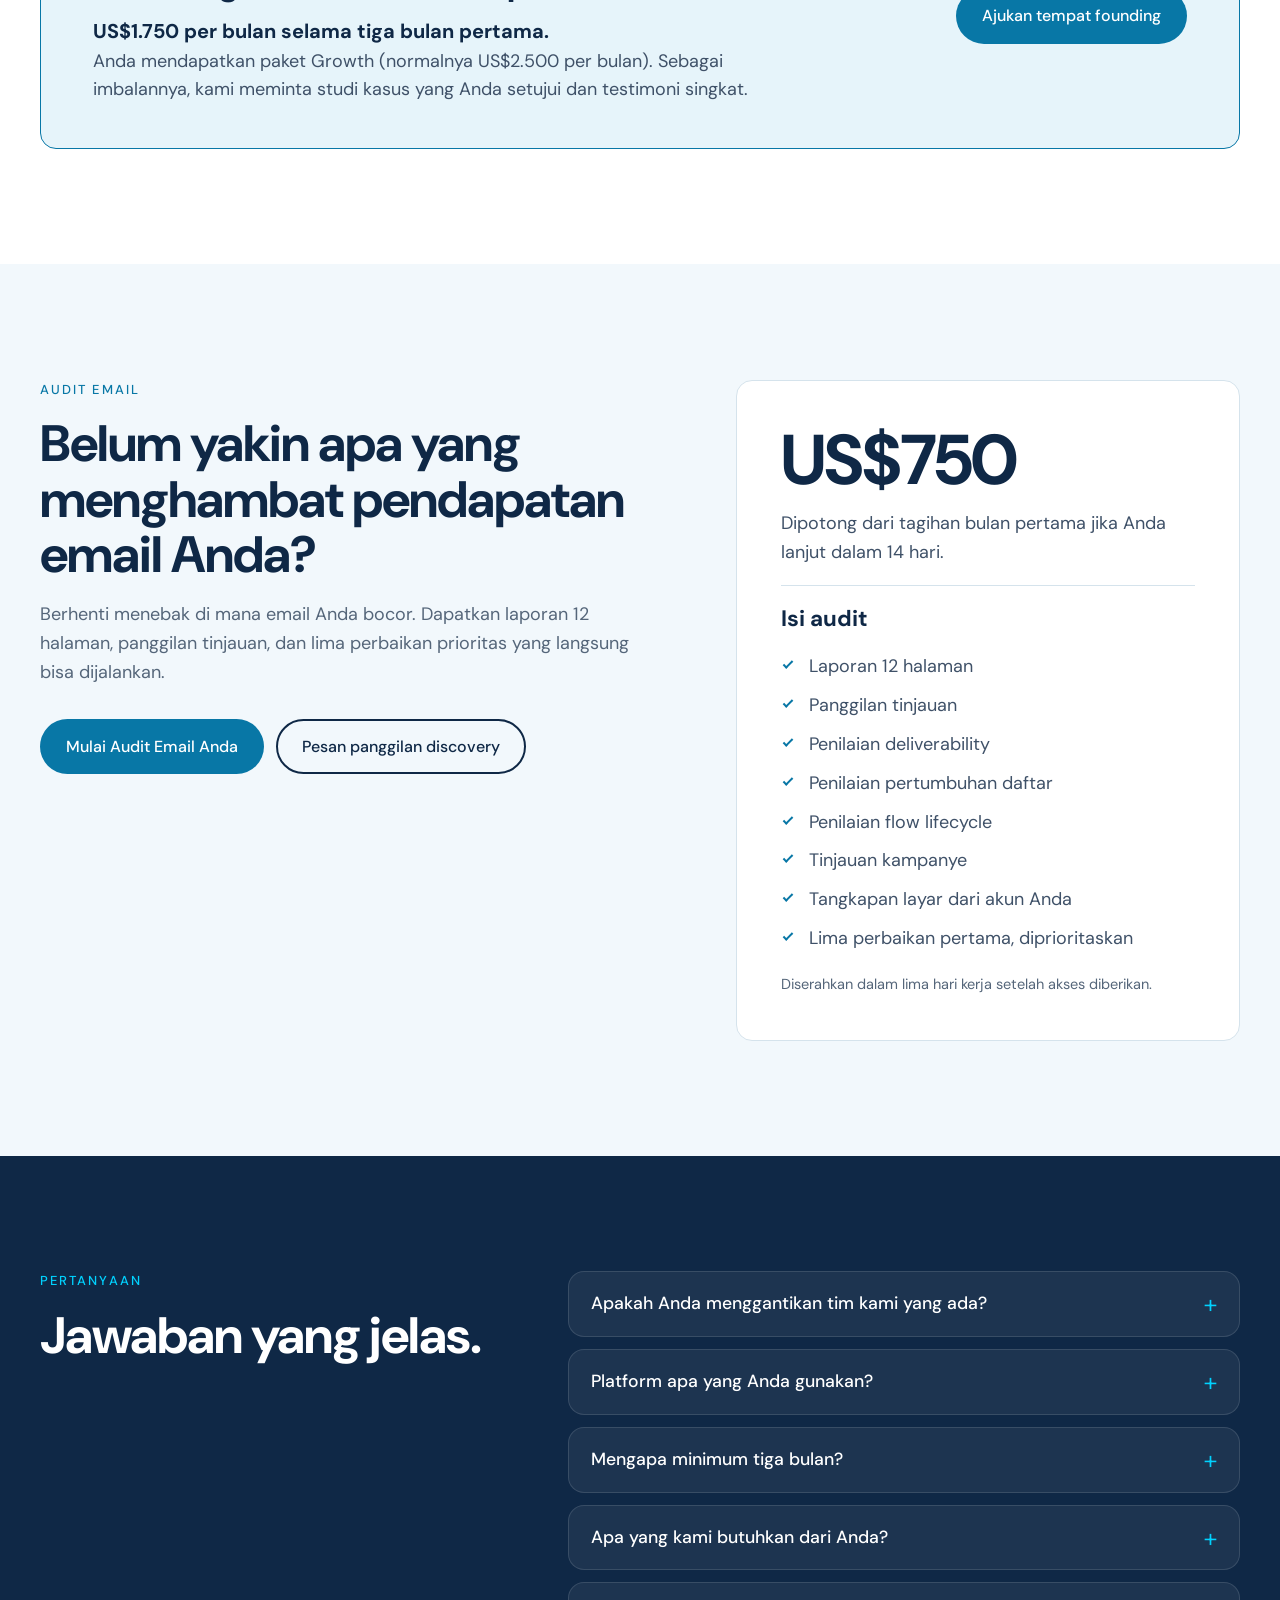
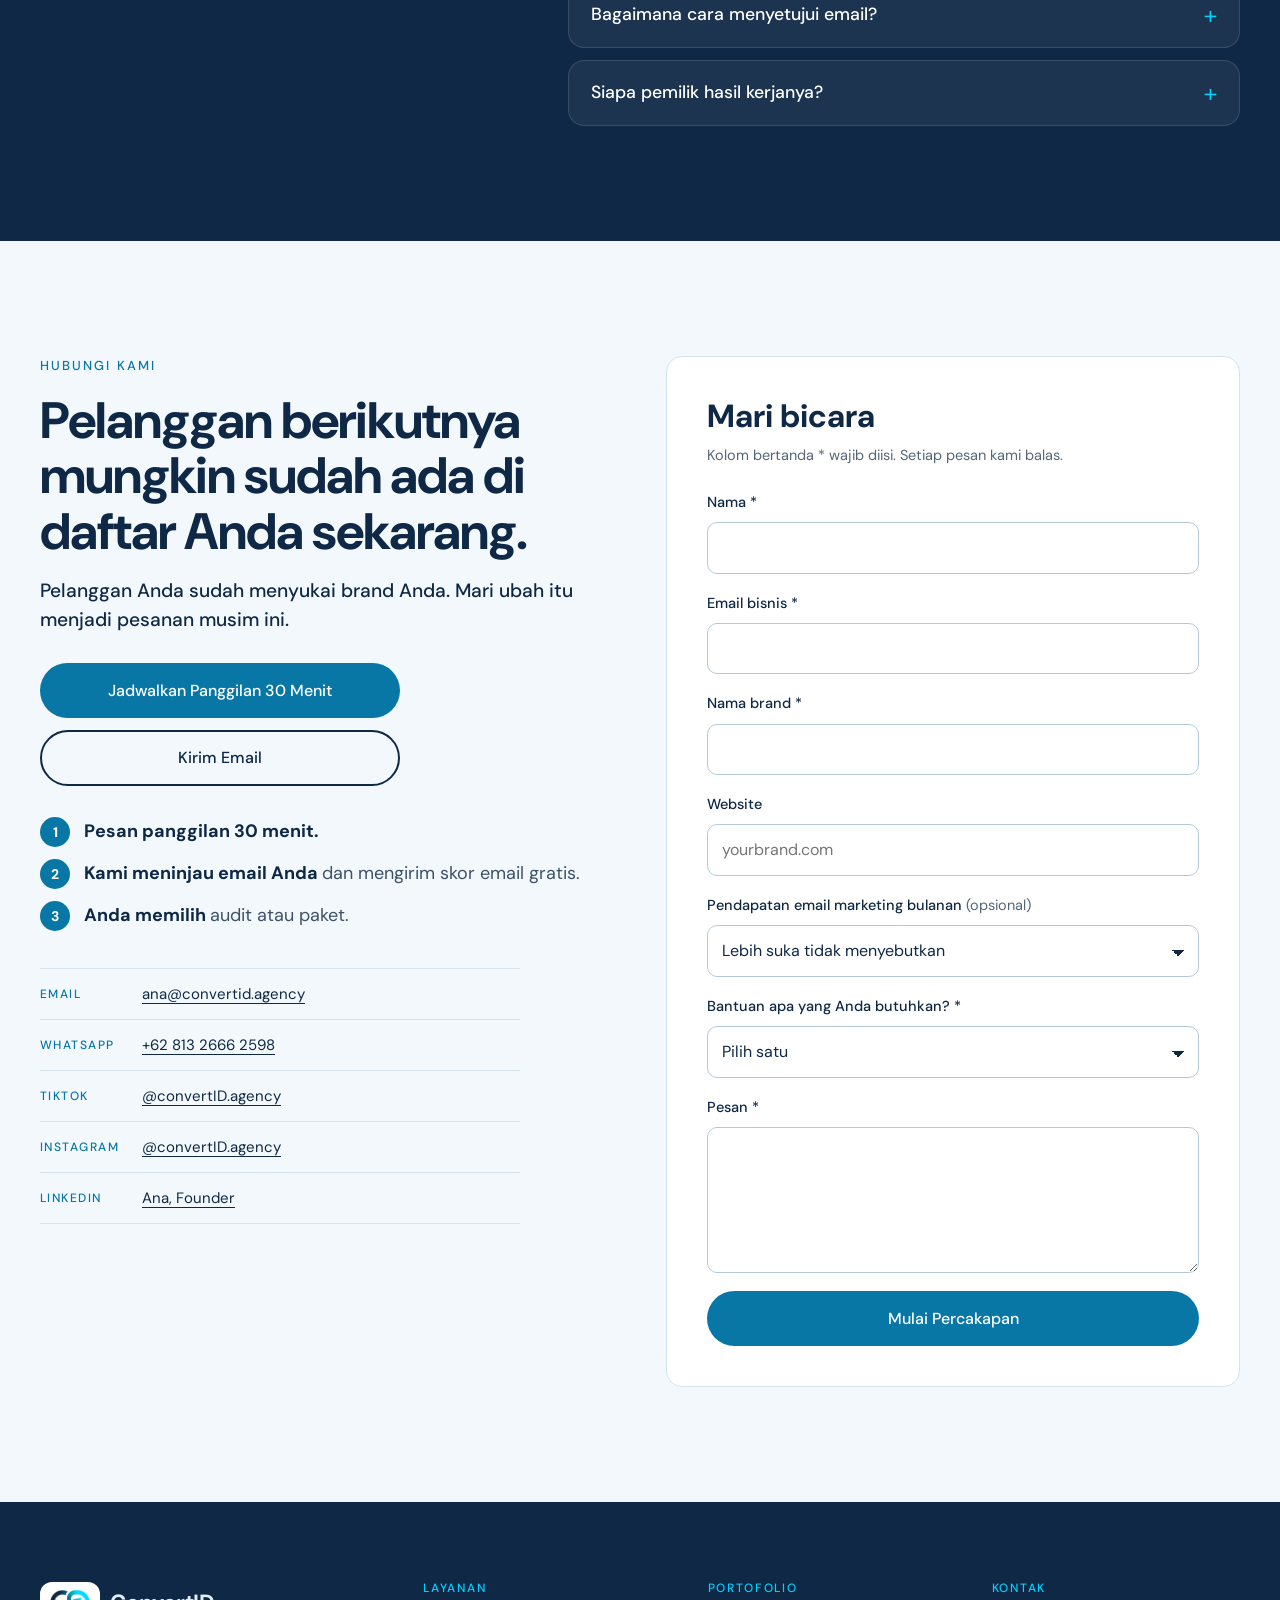
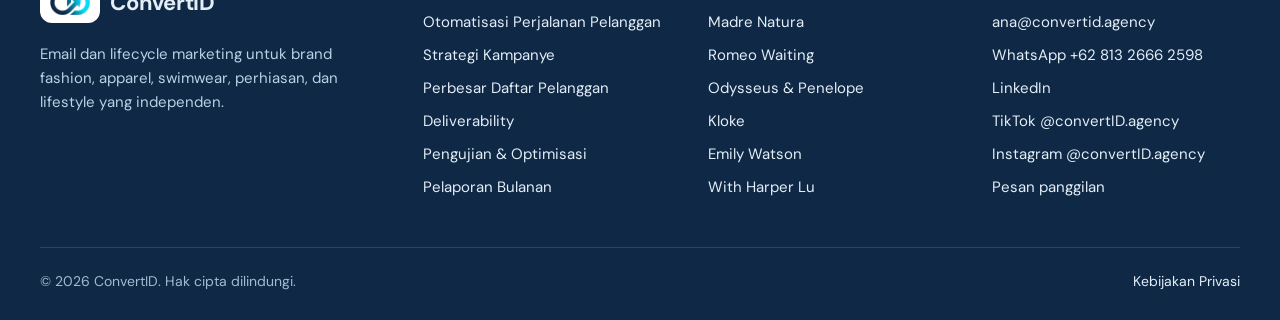
==== commit e120fbd5: "Remove English link from Indonesian footer The EN | ID switch in the header already links to the Eng" ====
--- a/id/index.html
+++ b/id/index.html
@@ -877,7 +877,7 @@
 
   <div class="container footer-bottom">
     <p>© 2026 ConvertID. Hak cipta dilindungi.</p>
-    <p><a href="../">English</a> · <a href="privacy.html">Kebijakan Privasi</a></p>
+    <p><a href="privacy.html">Kebijakan Privasi</a></p>
   </div>
 </footer>
 
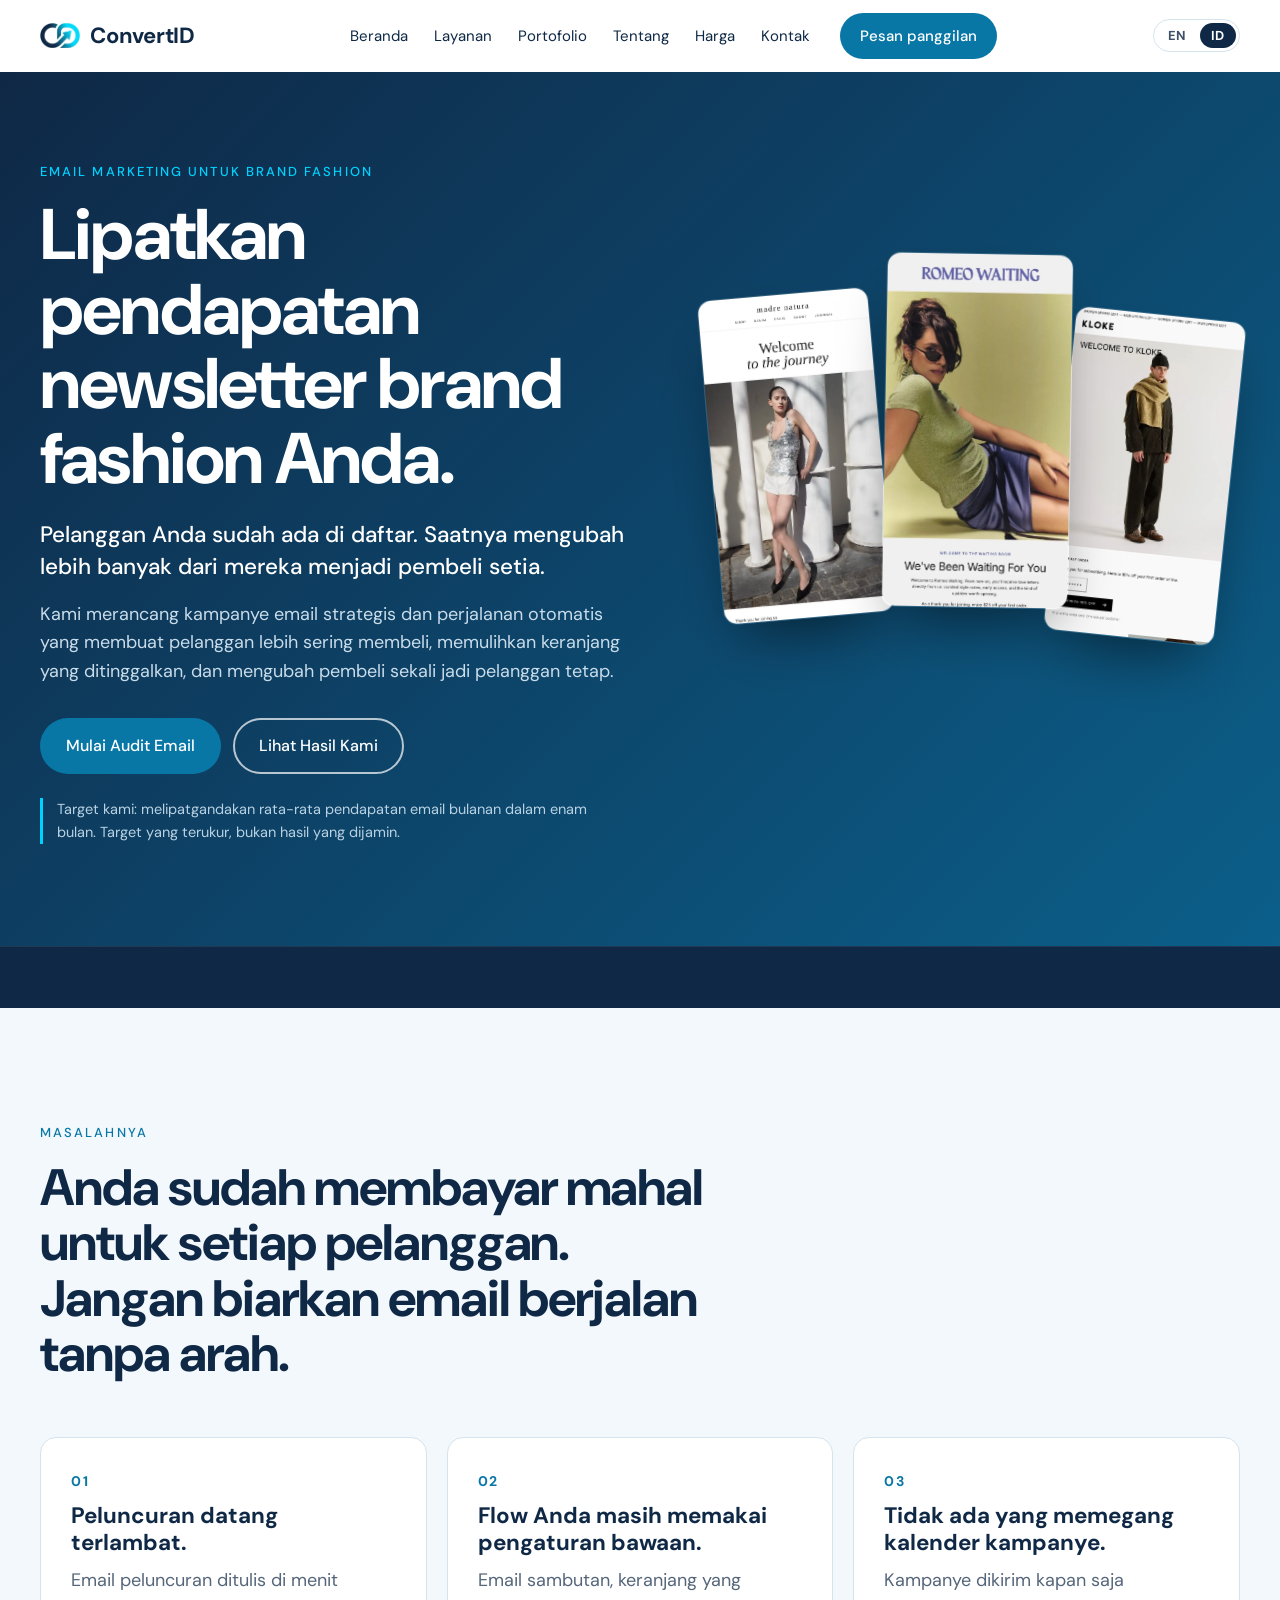
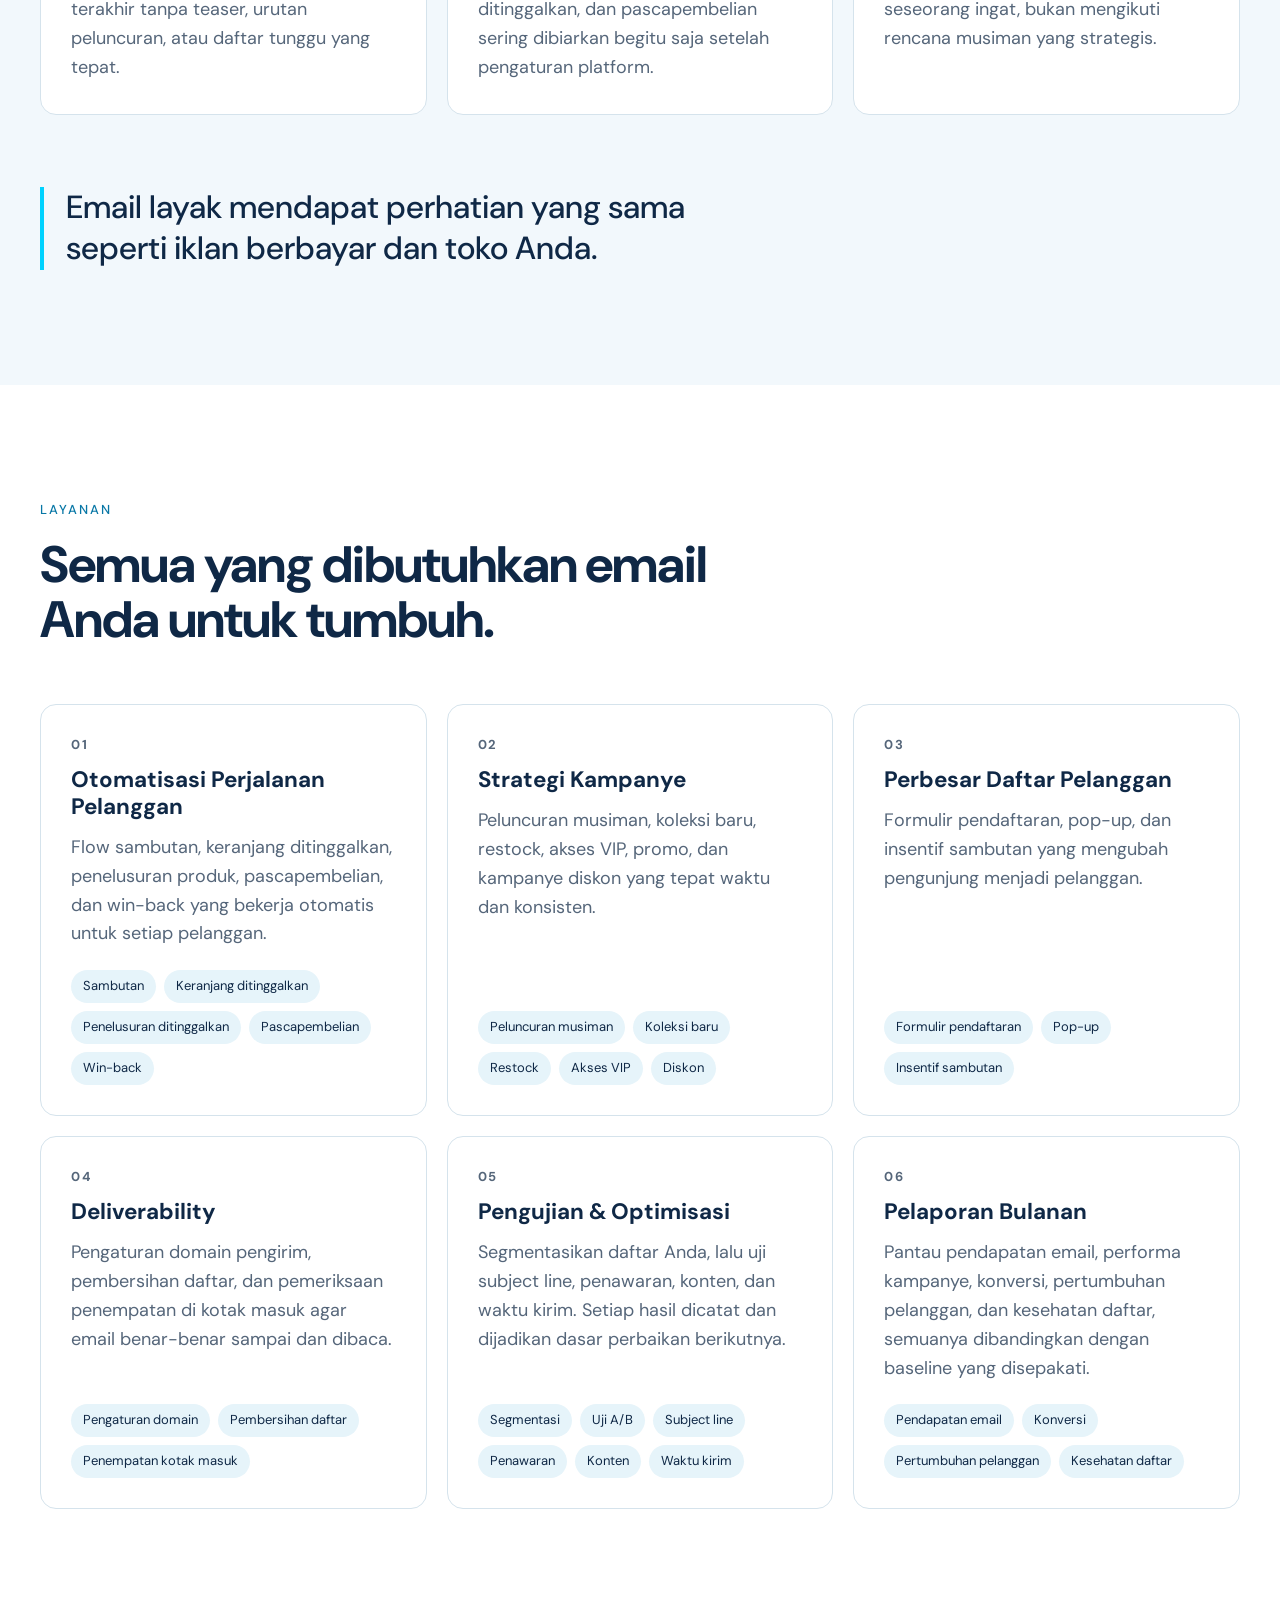
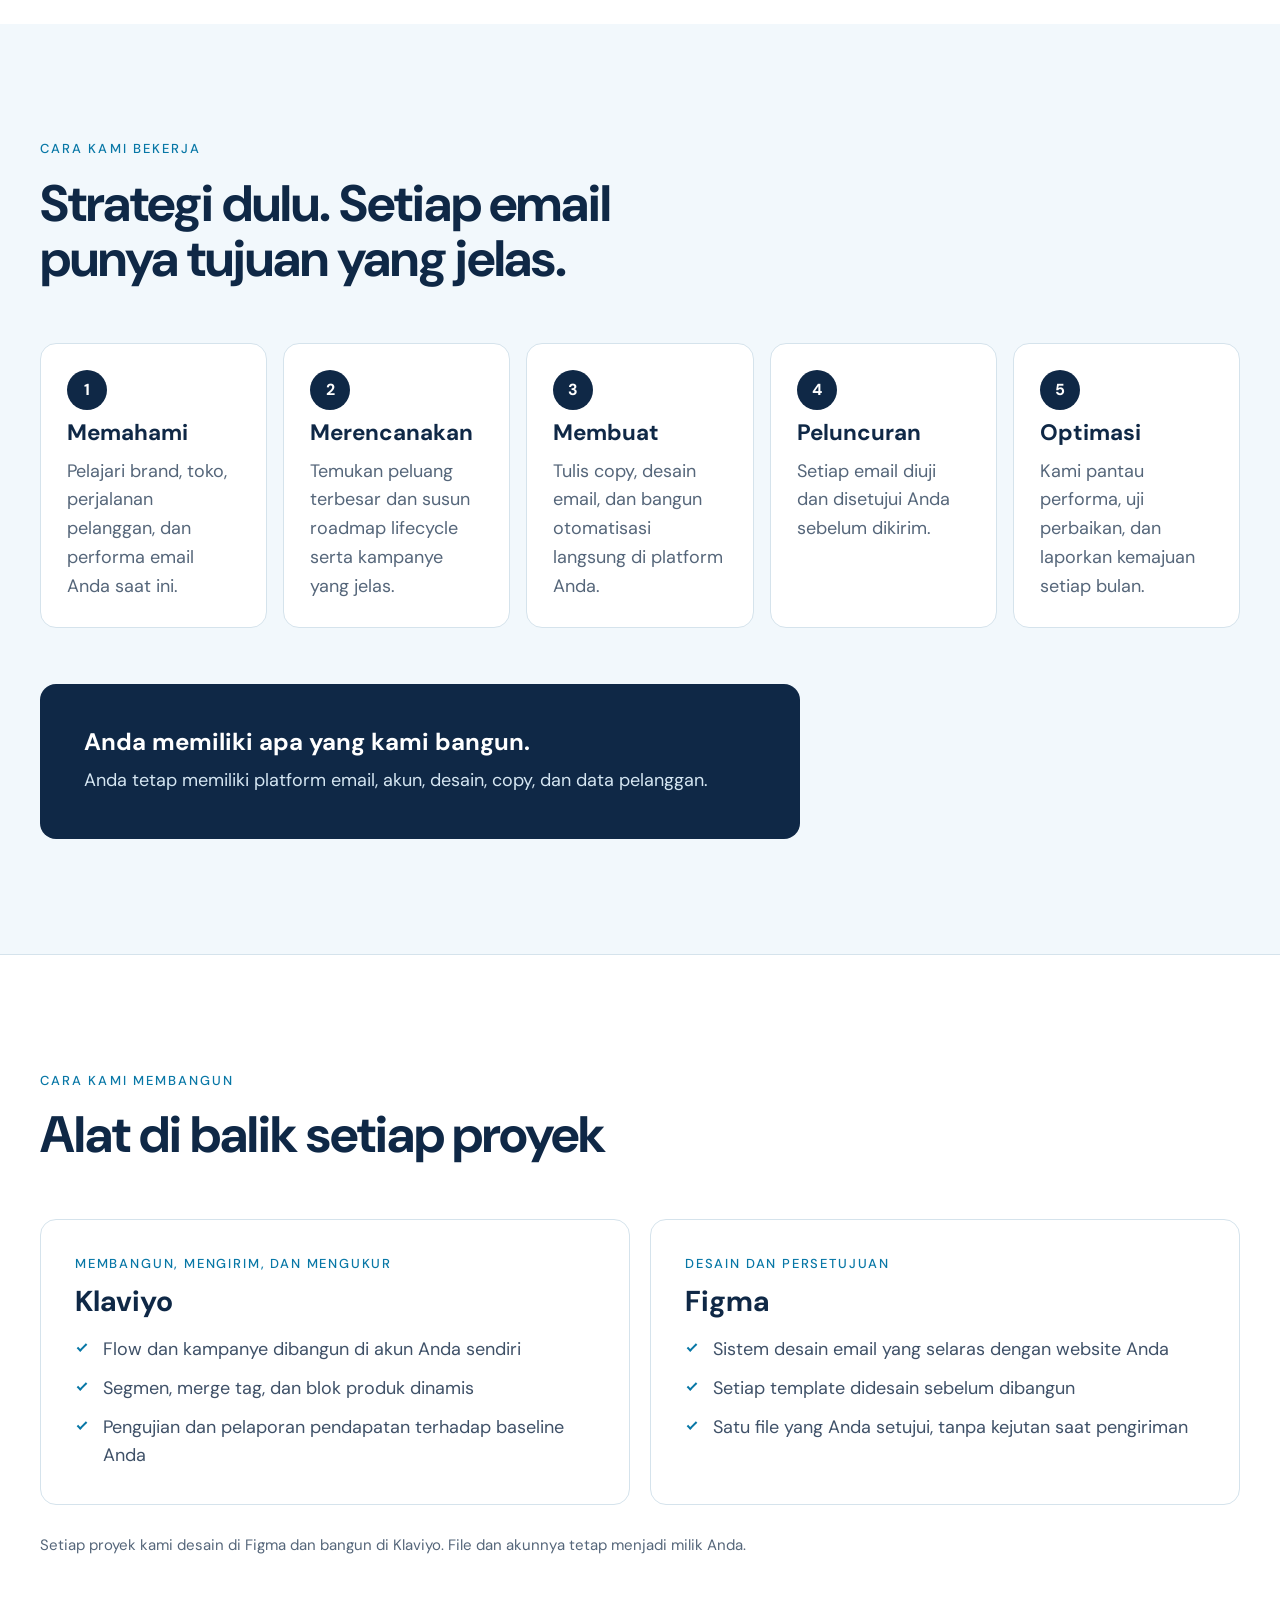
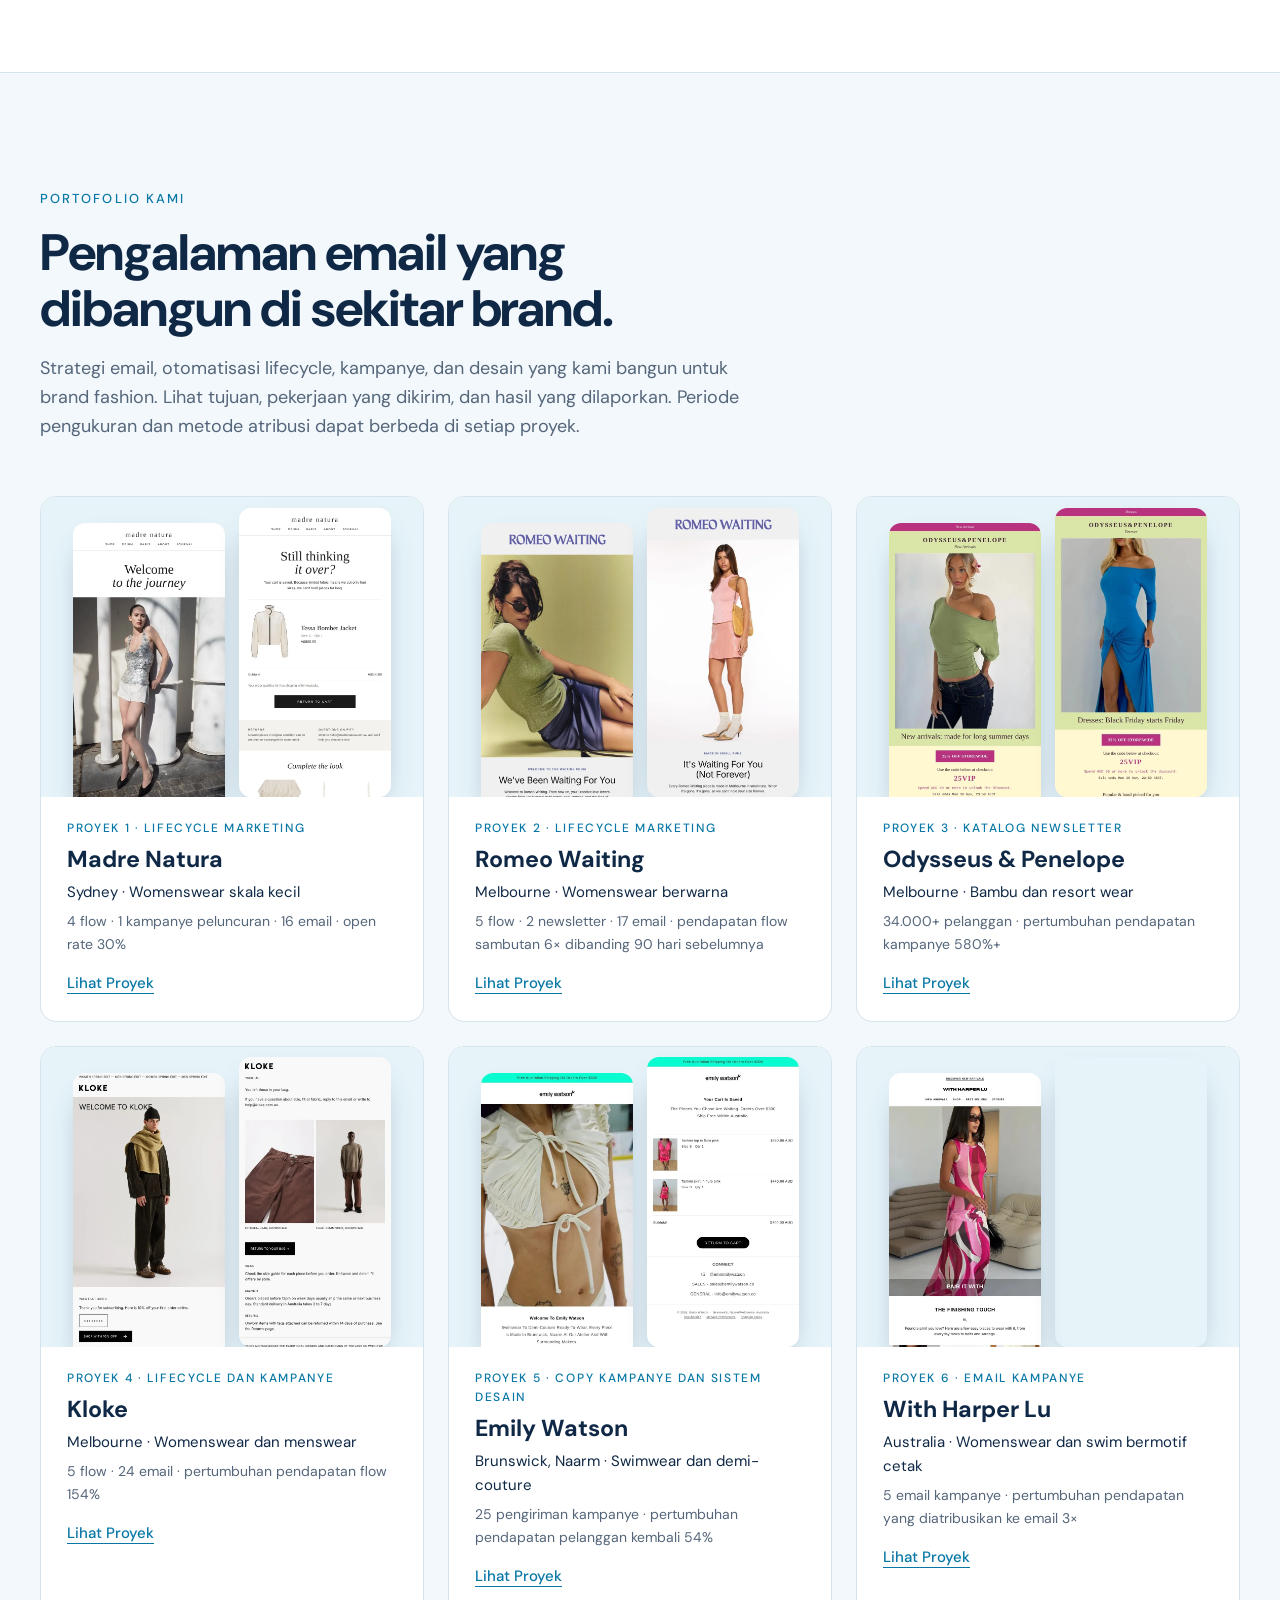
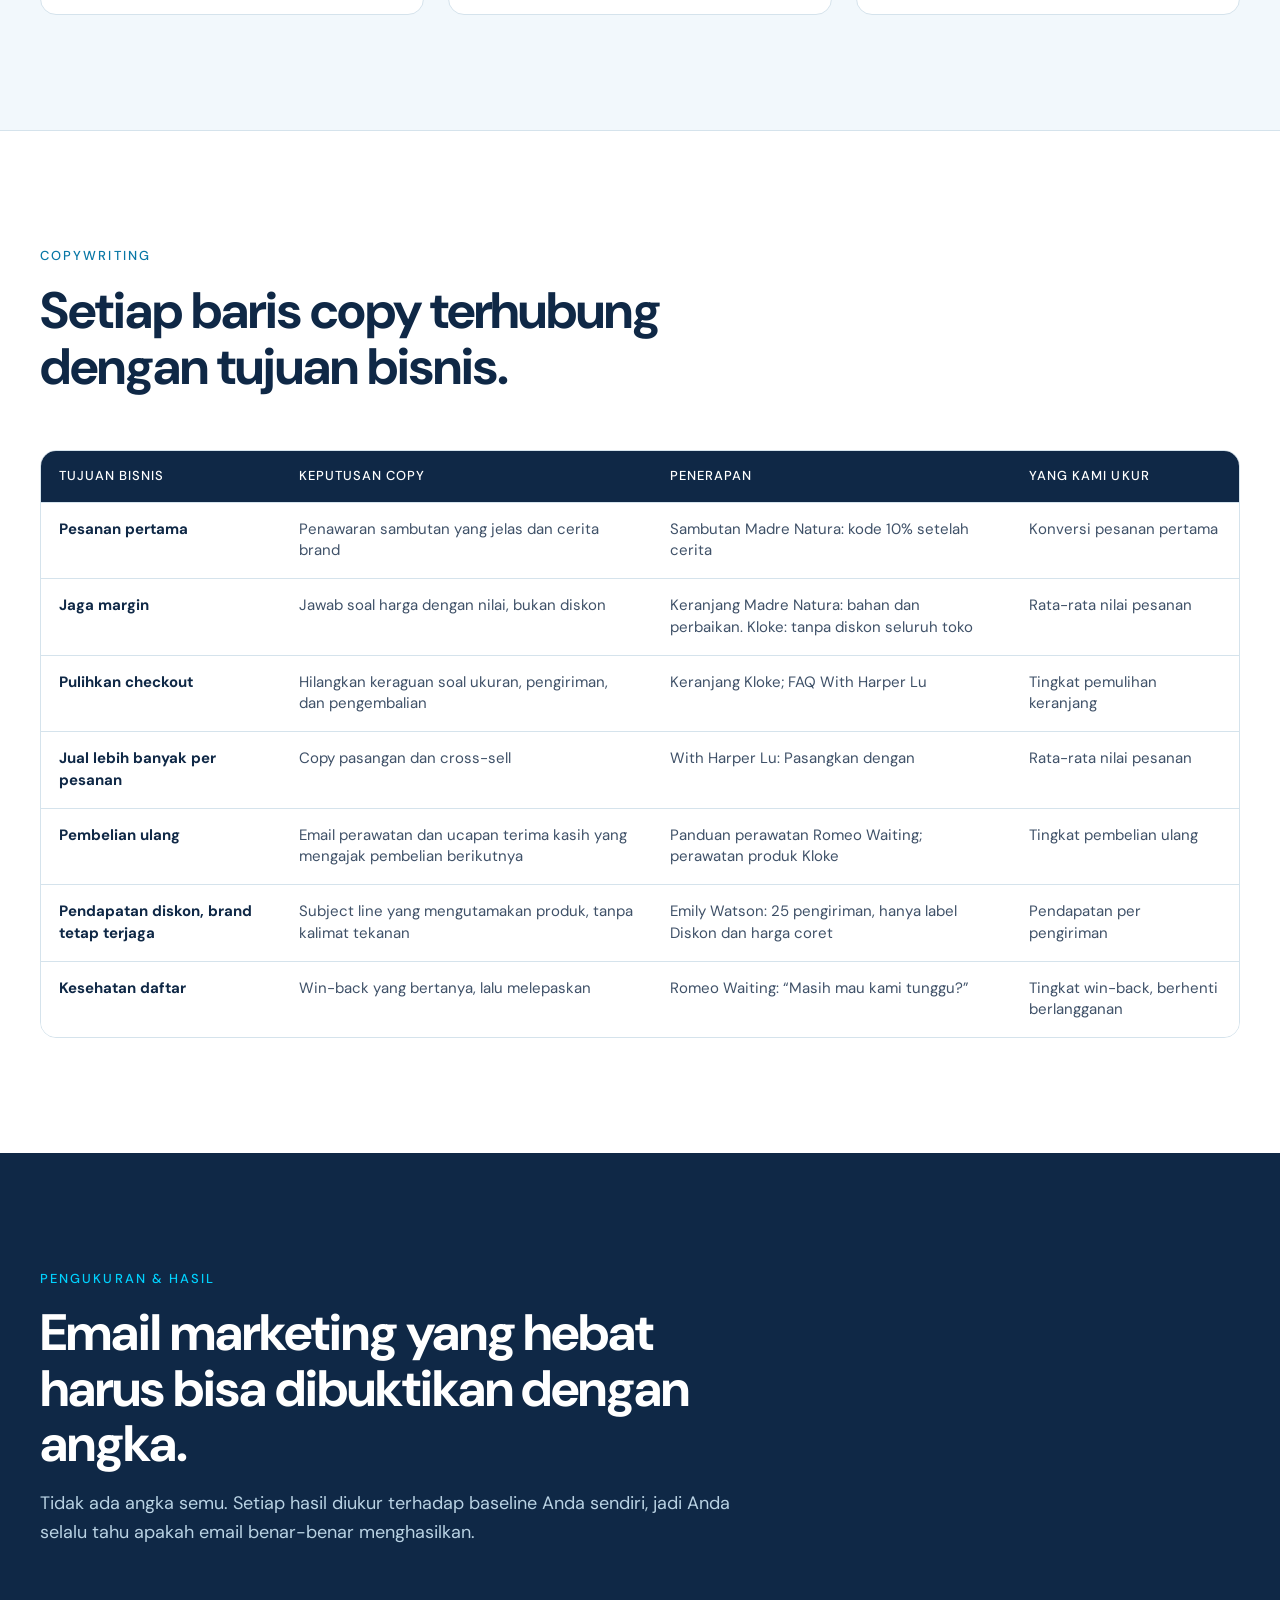
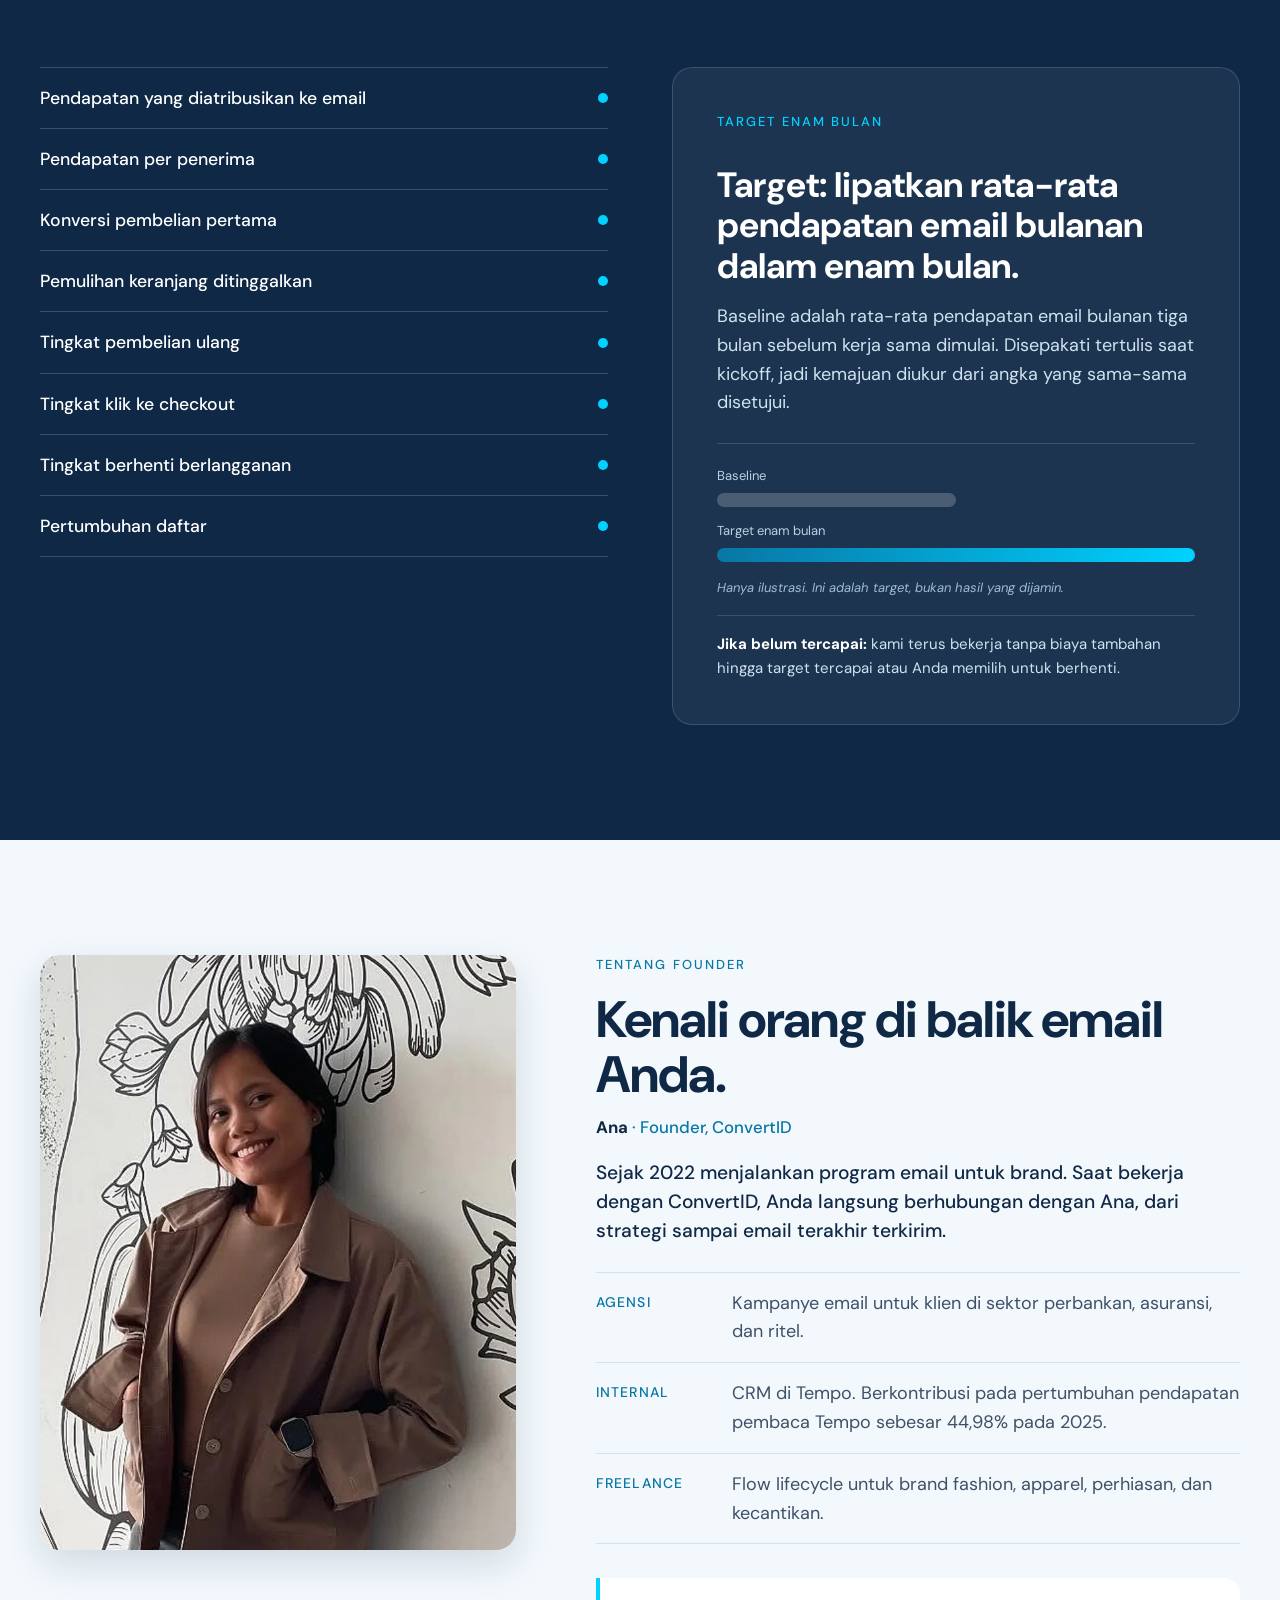
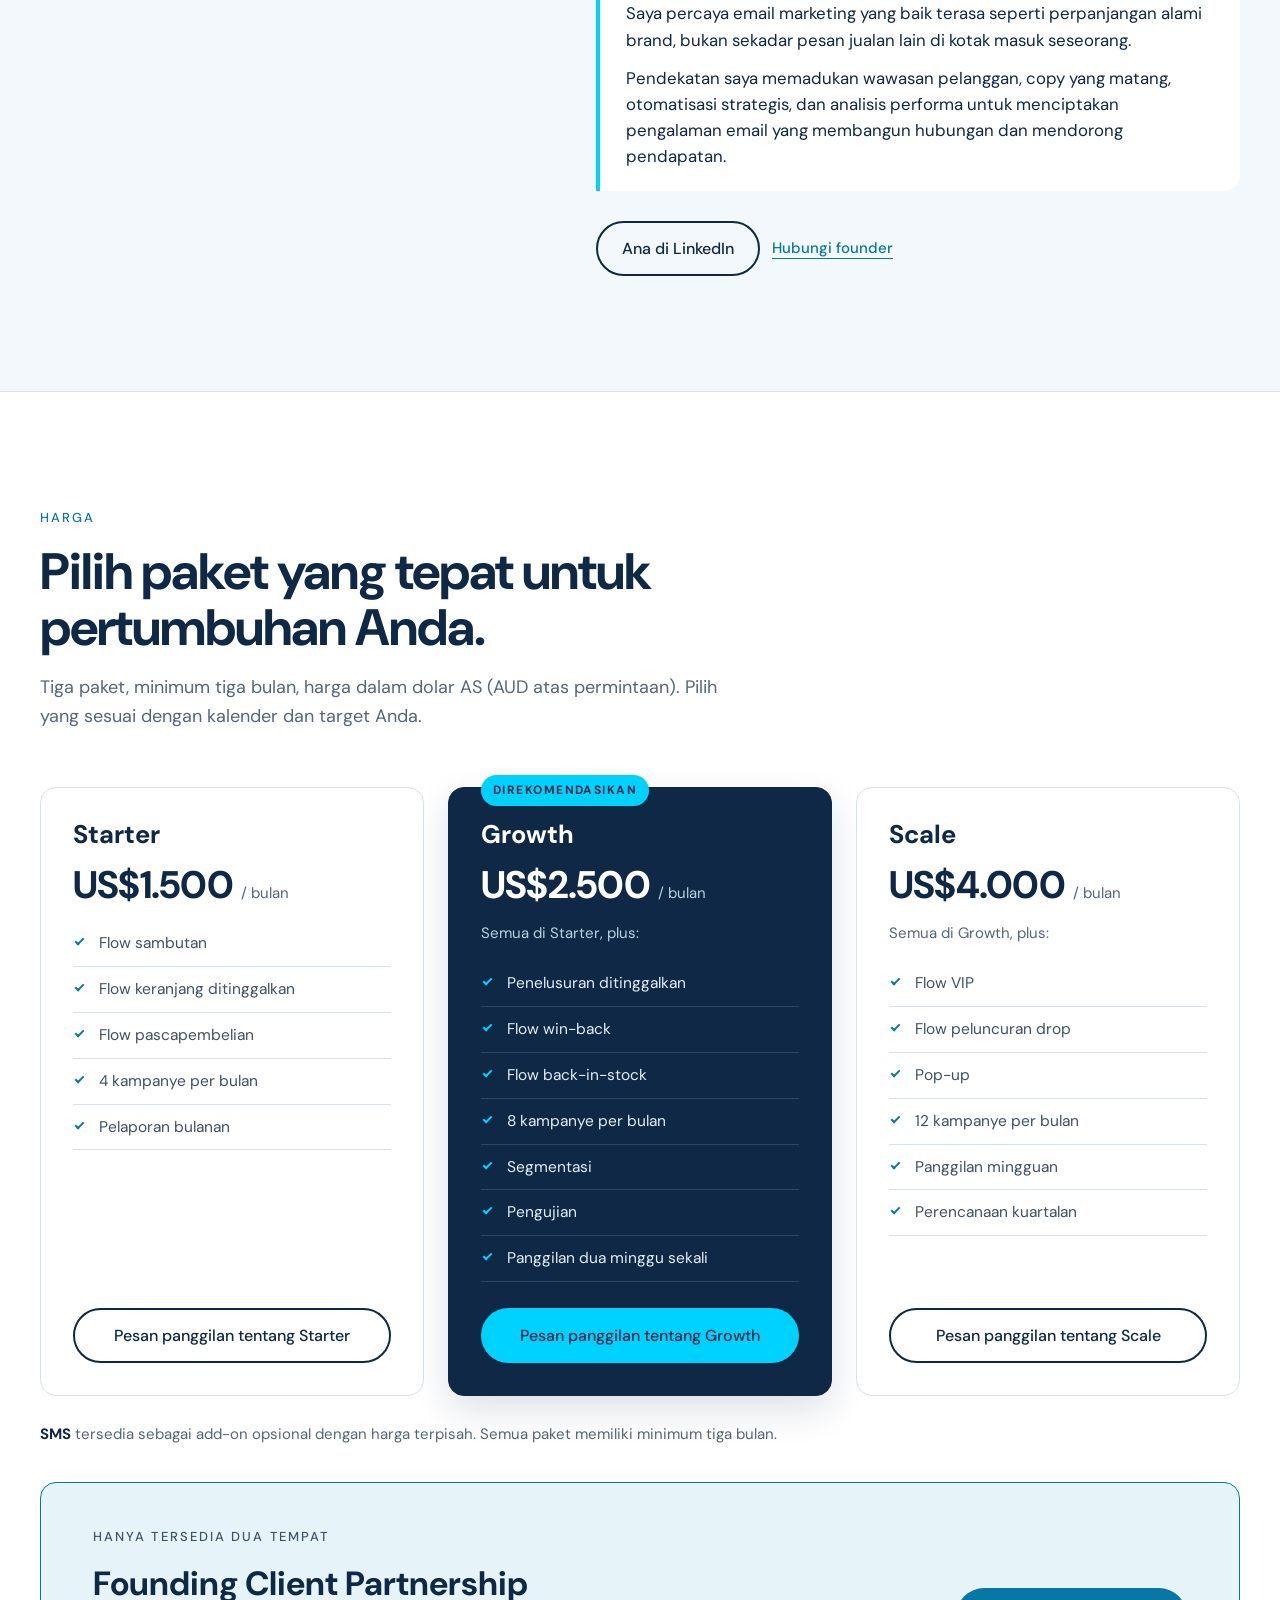
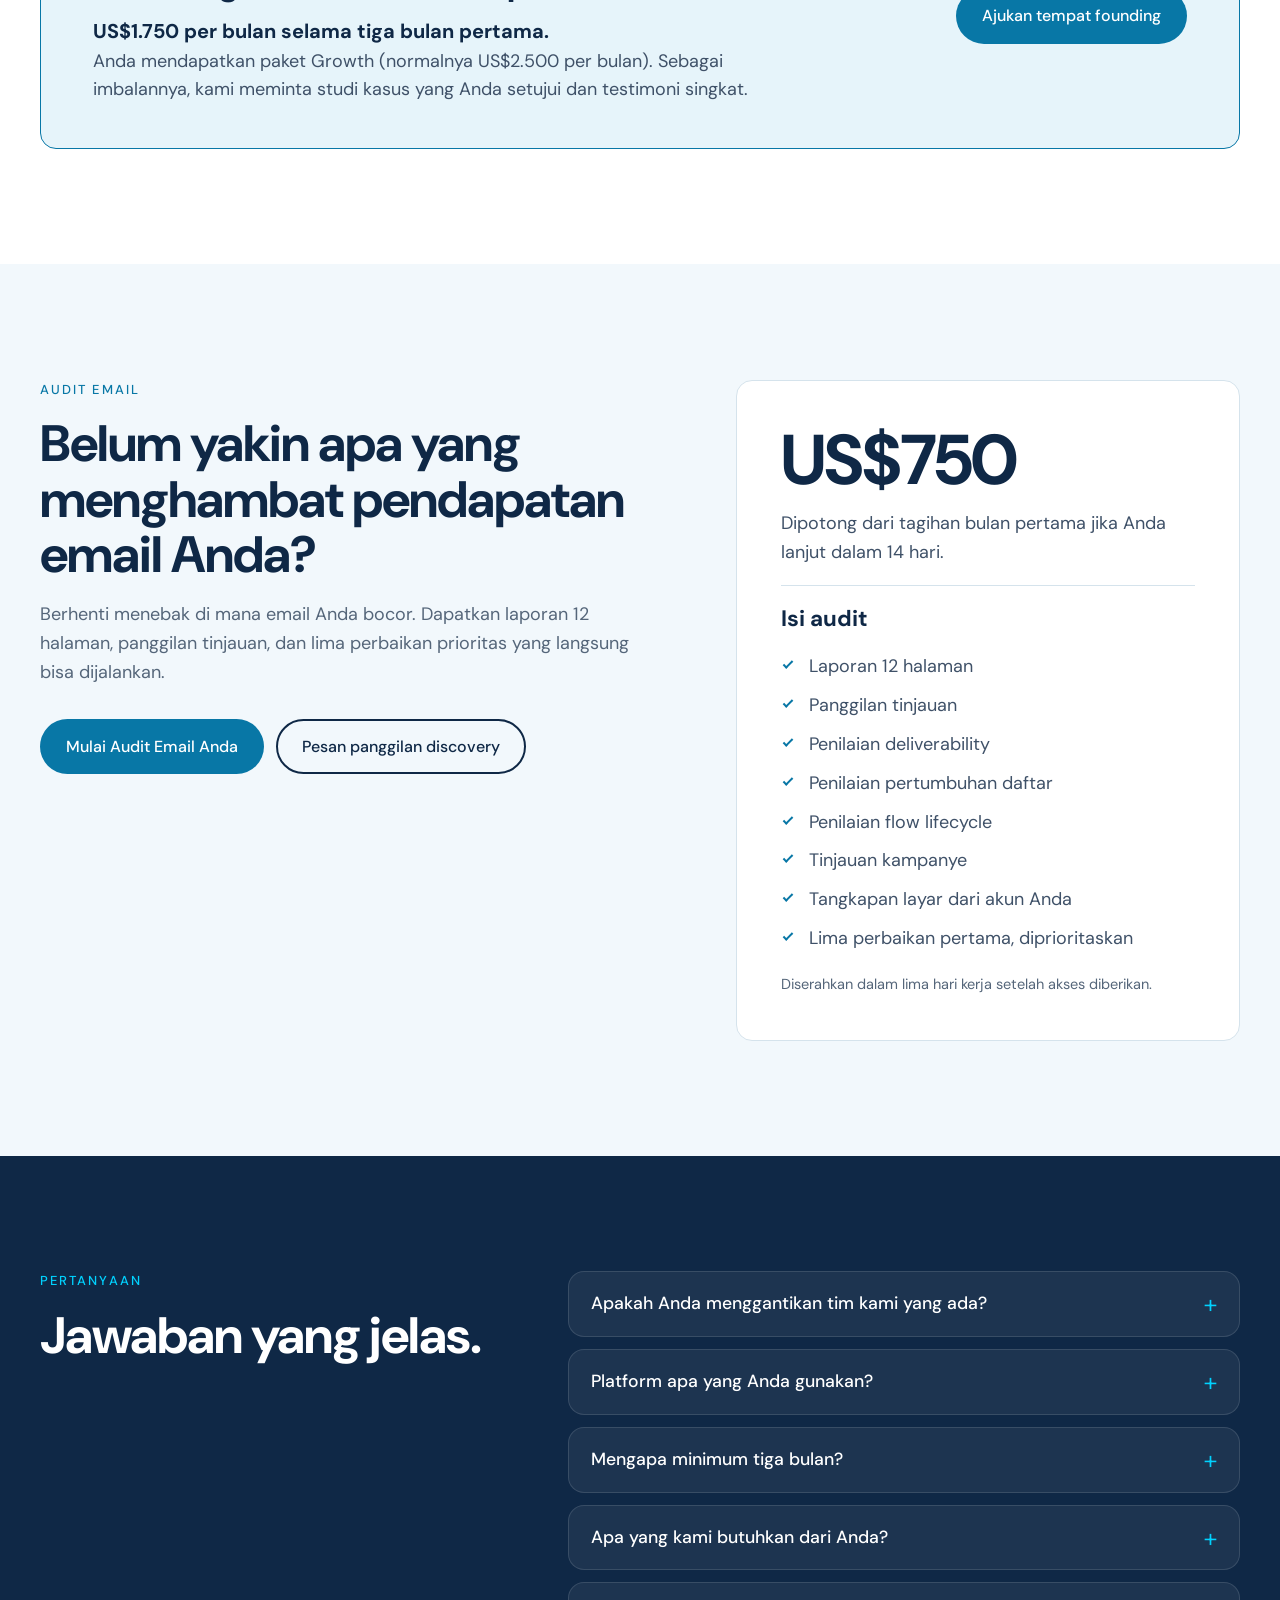
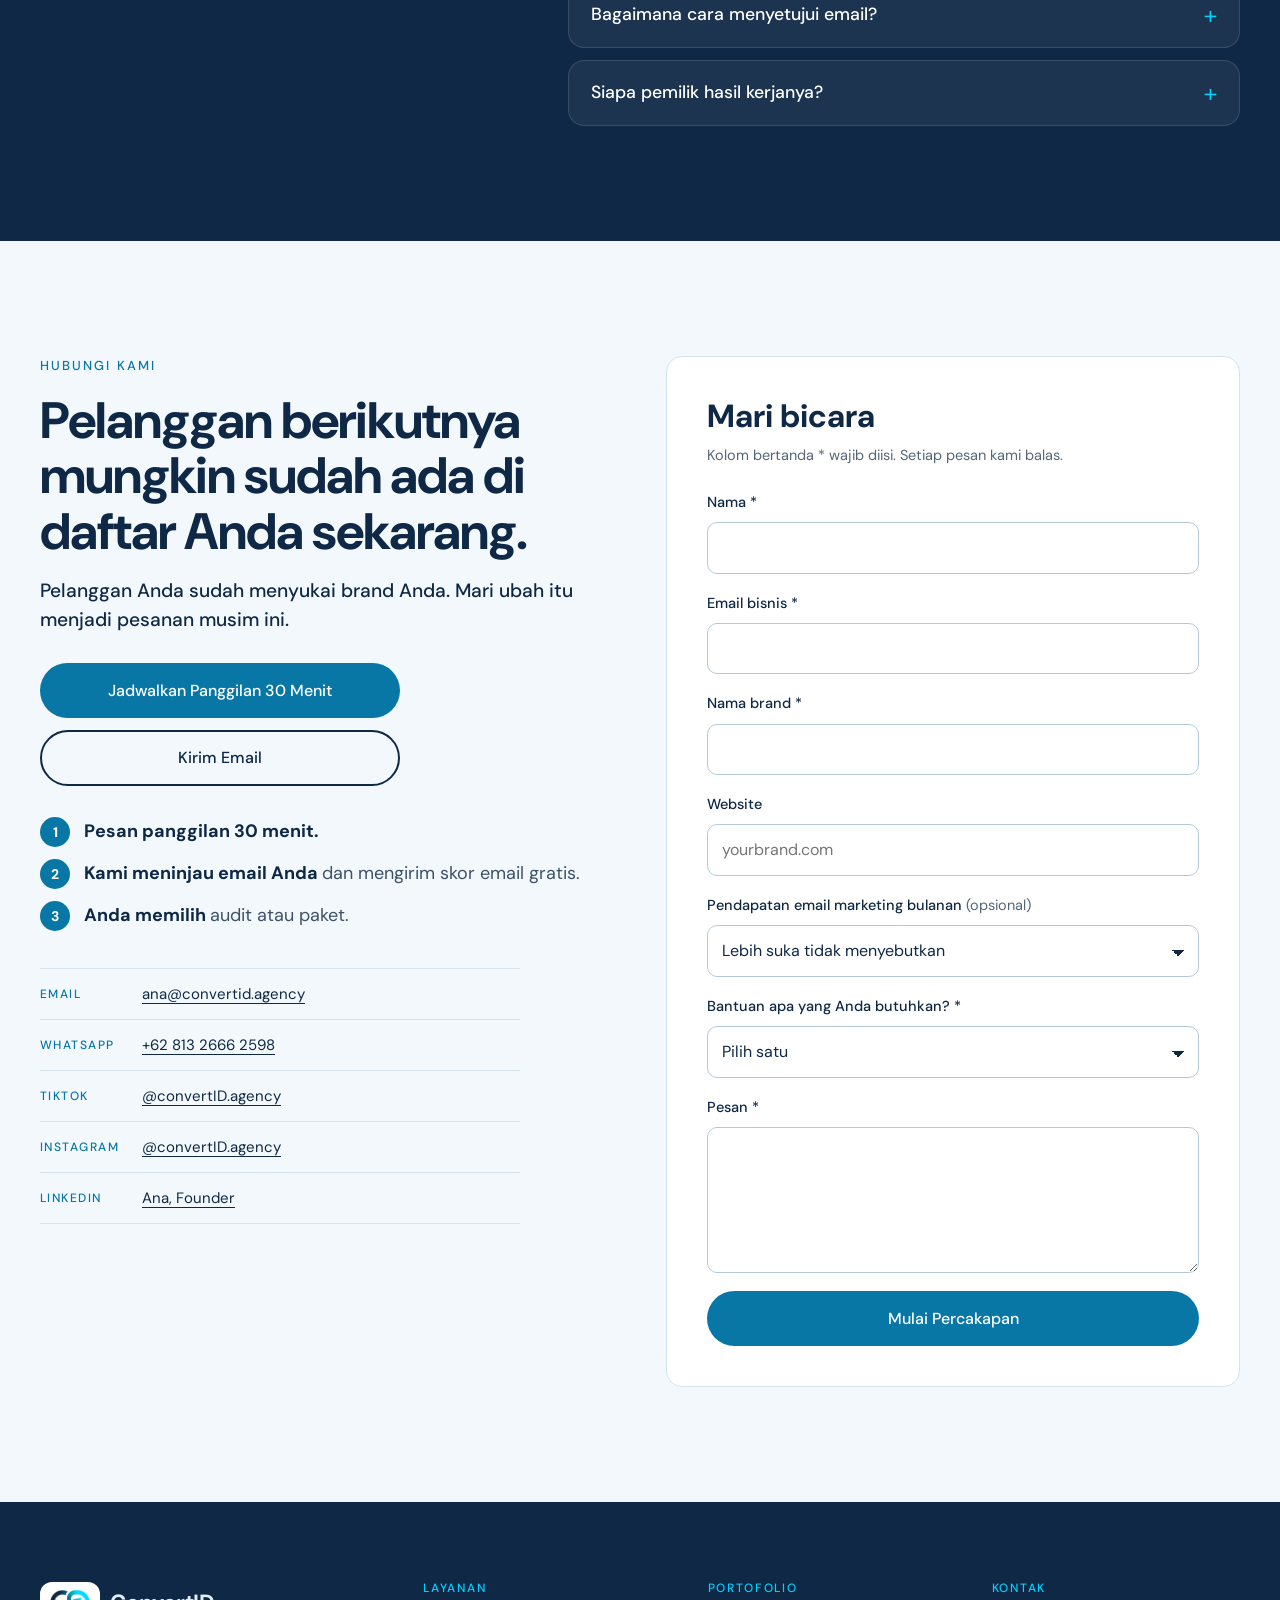
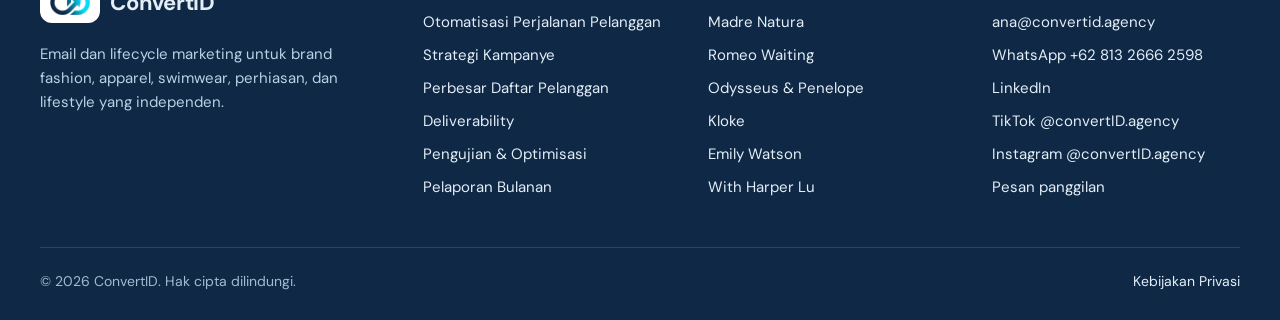
==== commit 79c2a720: "Add Google Analytics 4 with lead and contact-click events Loads GA4 from a Measurement ID in config." ====
--- a/id/index.html
+++ b/id/index.html
@@ -882,6 +882,7 @@
 </footer>
 
 <script src="../assets/js/config.js"></script>
+<script src="../assets/js/analytics.js"></script>
 <script src="../assets/js/main.js"></script>
 </body>
 </html>
